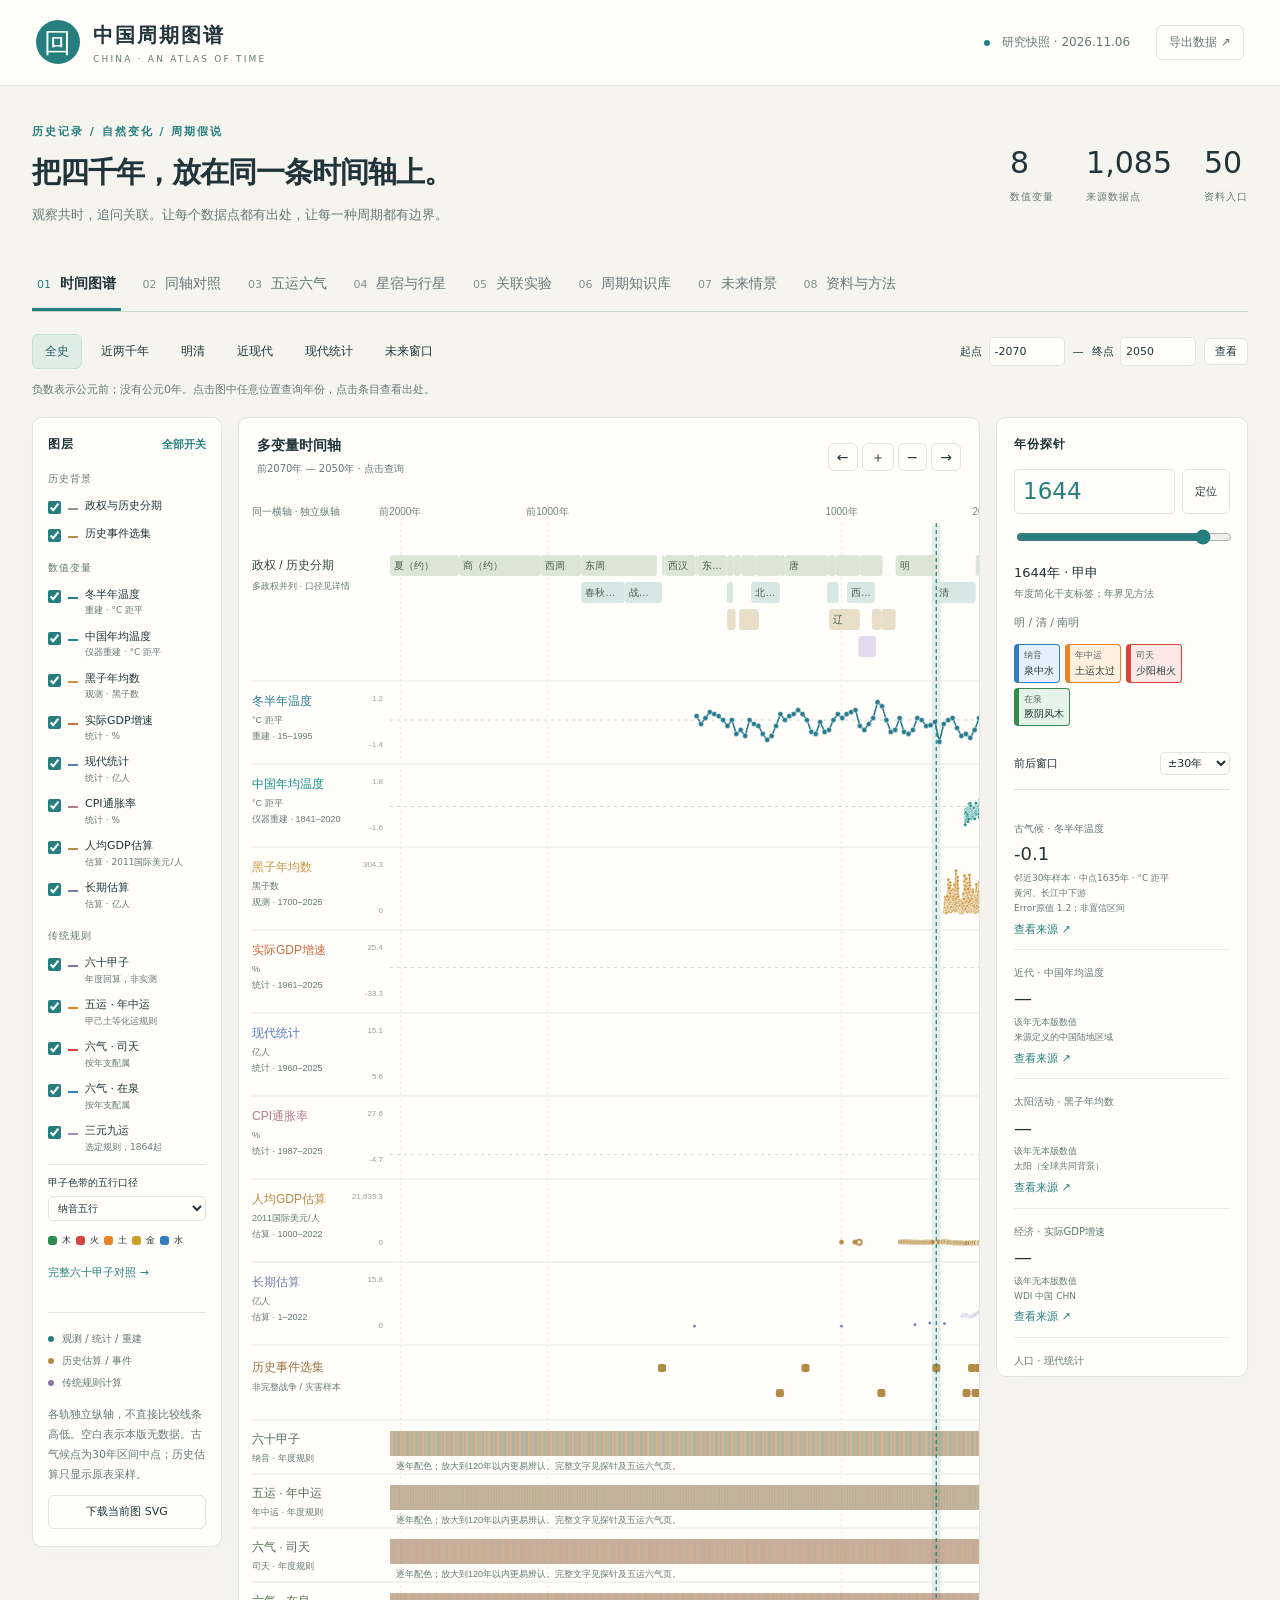
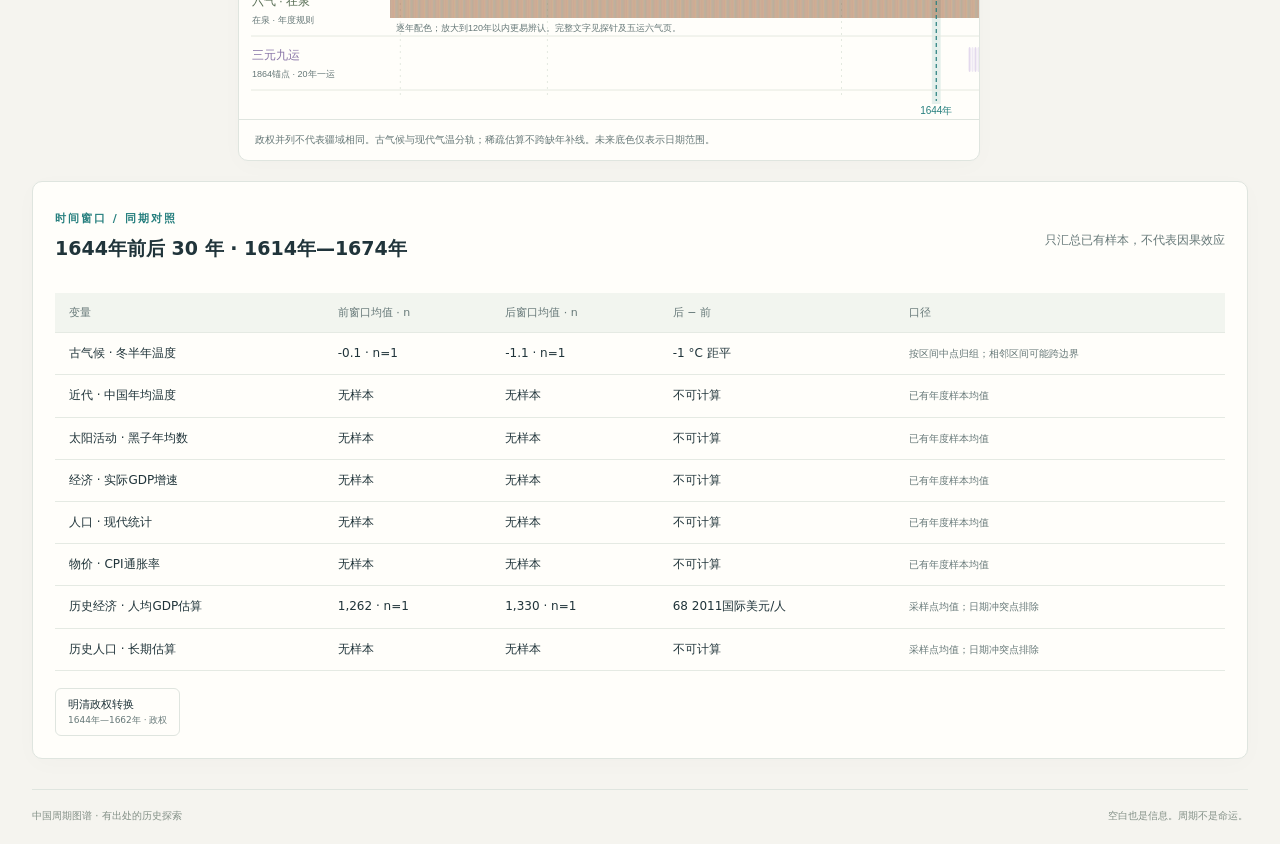
==== index.html @ 3af28cca "feat(atlas): add five-element overlays and planetary cycles Add a shared-axis comparison, annual Wuy" ====
<!doctype html>
<html lang="zh-CN">
<head><meta charset="utf-8"><meta name="viewport" content="width=device-width,initial-scale=1"><title>中国周期图谱 · 历史、自然与时间</title><style>:root{--bg:#f5f4ef;--paper:#fffefa;--ink:#20343a;--muted:#667878;--line:#dfe5df;--teal:#267f7e;--gold:#b68c46;--purple:#8874a7;--shadow:0 5px 25px #243e3a05}*{box-sizing:border-box}body{margin:0;background:var(--bg);color:var(--ink);font:14px/1.6 'Microsoft YaHei','PingFang SC',system-ui,sans-serif}button,input,select{font:inherit;color:inherit}button{cursor:pointer;border:1px solid var(--line);background:var(--paper);border-radius:6px;padding:7px 12px;transition:background .15s}button:hover{background:#edf4ee;border-color:#b3ccc3}button:focus-visible,a:focus-visible,input:focus-visible,select:focus-visible{outline:3px solid #86b9b5;outline-offset:2px}input,select{border:1px solid var(--line);background:#fffefa;border-radius:5px;padding:7px 9px;min-width:0}input[type=range]{accent-color:var(--teal);width:100%;padding:0}a{color:var(--teal);text-decoration:none}a:hover{text-decoration:underline}.topbar{height:86px;padding:0 36px;display:flex;align-items:center;justify-content:space-between;border-bottom:1px solid var(--line);background:var(--paper)}.brand{display:flex;align-items:center;gap:13px;font-size:20px;font-weight:700;letter-spacing:2px;color:var(--ink)}.brand:hover{text-decoration:none}.brandmark{background:var(--teal);color:#fff;font-size:27px;border-radius:50%;width:44px;height:44px;display:grid;place-items:center;font-weight:400}.brand small{display:block;font-size:9px;letter-spacing:2.2px;color:var(--muted);font-weight:400;margin-top:1px}.edition{display:flex;gap:12px;align-items:center;color:var(--muted);font-size:12px}.edition i{width:6px;height:6px;border-radius:50%;background:var(--teal)}.quiet{margin-left:14px}main{max-width:1780px;margin:auto;padding:0 32px}.hero{display:flex;justify-content:space-between;gap:30px;padding:37px 0 32px;align-items:center}.eyebrow{font-size:11px;letter-spacing:2px;color:var(--teal);margin:0 0 10px;font-weight:700}h1{font-family:'Microsoft YaHei',sans-serif;letter-spacing:-1px;font-weight:600;font-size:clamp(23px,2.3vw,35px);line-height:1.4;margin:0 0 13px}.hero-sub{color:var(--muted);margin:0;font-size:13px}.hero-facts{display:flex;gap:32px;flex-shrink:0;padding-left:20px}.hero-facts div{display:flex;flex-direction:column}.hero-facts strong{font-size:30px;font-weight:400;line-height:1.25;font-variant-numeric:tabular-nums}.hero-facts span{font-size:10px;color:var(--muted);letter-spacing:1px;margin-top:7px}.tabs{display:flex;border-bottom:1px solid #cad6cd;gap:25px;overflow-x:auto}.tabs button{border:0;border-radius:0;border-bottom:3px solid transparent;background:none;color:#80908a;padding:14px 5px;font-size:11px;white-space:nowrap}.tabs button span{font-size:14px;margin-left:9px;color:var(--muted)}.tabs button.active{border-bottom-color:var(--teal);color:var(--teal)}.tabs button.active span{color:var(--ink);font-weight:600}.tab-panel{display:none;padding-top:22px}.tab-panel.active{display:block}.rangebar{display:flex;justify-content:space-between;gap:14px;align-items:center;flex-wrap:wrap}.presets{display:flex;gap:6px;flex-wrap:wrap}.presets button{font-size:12px;background:transparent;border-color:transparent}.presets button.selected{background:#dfede6;border-color:#c8dfd4;color:#215f60}.range-inputs{display:flex;align-items:center;gap:8px;font-size:11px}.range-inputs input{width:76px;margin-left:3px;padding:5px}.range-inputs button{padding:4px 10px}.message{font-size:11px;color:var(--muted);margin:12px 0 18px;min-height:18px}.message.error{color:#a33e32}.atlas-layout{display:grid;grid-template-columns:190px minmax(400px,1fr) 252px;gap:16px;align-items:start}.card{background:var(--paper);border:1px solid var(--line);border-radius:10px;box-shadow:var(--shadow)}.layers{padding:17px 15px}.section-label{font-size:12px;font-weight:700;letter-spacing:1px;display:flex;justify-content:space-between;align-items:center;margin-bottom:15px}.text-btn{padding:0;background:none!important;border:0;color:var(--teal);font-size:11px;text-align:left}.layer-group{font-size:10px;letter-spacing:1px;color:var(--muted);margin:17px 0 7px}.layer-item{display:flex;gap:7px;align-items:flex-start;margin:10px 0;font-size:11px;cursor:pointer}.layer-item input{accent-color:var(--teal);margin:4px 0 0}.layer-item span small{display:block;color:var(--muted);font-size:9px}.layer-line{width:10px;height:2px;flex-shrink:0;margin-top:11px}.legend-block{border-top:1px solid var(--line);margin-top:20px;padding-top:15px;line-height:2.2;font-size:10px;color:var(--muted)}.dot{display:inline-block;width:6px;height:6px;margin-right:5px;border-radius:50%}.teal{background:var(--teal)}.gold{background:var(--gold)}.purple{background:var(--purple)}.micro{font-size:11px;line-height:1.8;color:var(--muted)}.wide{width:100%;font-size:11px}.chart-card{overflow:hidden}.chart-top{padding:17px 18px 12px;display:flex;justify-content:space-between;align-items:center;gap:10px}h2{font-size:19px;font-weight:600;margin:0 0 8px;line-height:1.5}.chart-top h2{font-size:14px;margin:0}.muted{font-size:12px;color:var(--muted)}.chart-top .muted{font-size:10px}.zoom-controls{display:flex;gap:4px}.zoom-controls button{padding:2px 8px}#chartHost{width:100%;overflow:auto;position:relative}#chartHost svg{display:block;min-width:620px;width:100%;height:auto}svg text{font-family:'Microsoft YaHei',sans-serif}.chart-caption{font-size:10px;color:var(--muted);padding:12px 16px;border-top:1px solid var(--line)}.inspector{padding:17px;max-height:960px;overflow:auto}.year-picker{display:flex;gap:7px;margin-bottom:12px}.year-picker input{width:100%;font-size:23px;color:var(--teal);padding:3px 8px;font-variant-numeric:tabular-nums}.year-picker button{white-space:nowrap;font-size:11px}.year-title{font-size:13px;margin:10px 0 3px}.year-sub{font-size:10px;color:var(--muted)}.window-label{font-size:11px;display:flex;justify-content:space-between;align-items:center;margin:16px 0;border-bottom:1px solid var(--line);padding-bottom:14px}.window-label select{padding:3px}.readout{padding:10px 0;border-bottom:1px solid #e9ede7}.readout label{font-size:10px;color:var(--muted)}.readout strong{display:block;font-size:18px;font-weight:500;margin:2px 0}.readout small{display:block;font-size:9px;color:var(--muted);line-height:1.65}.readout .text-btn{margin-top:5px}.window-section{margin-top:20px;padding:22px}.panel-heading{display:flex;justify-content:space-between;align-items:center;gap:20px;margin:6px 0 22px}.panel-heading p{margin-bottom:7px}.table-scroll{overflow:auto}table{border-collapse:collapse;width:100%;font-size:12px;white-space:nowrap}th,td{text-align:left;padding:11px 14px;border-bottom:1px solid #e5eae3}th{font-weight:500;background:#f2f5ef;color:var(--muted);font-size:11px}td small{font-size:10px;color:var(--muted)}.event-list{display:flex;flex-wrap:wrap;gap:8px;margin-top:17px}.event-chip{font-size:11px;text-align:left}.event-chip small{display:block;font-size:9px;color:var(--muted)}.search{width:300px;max-width:100%;font-size:12px}.knowledge-grid{display:grid;grid-template-columns:repeat(3,1fr);gap:16px}.knowledge-card{padding:23px;display:flex;flex-direction:column}.knowledge-card h3{font-size:18px;font-weight:500;margin:15px 0 4px}.knowledge-card .period{font-size:12px;color:var(--teal);margin-bottom:9px}.knowledge-card p{font-size:12px;color:var(--muted);flex:1}.pill{display:inline-block;width:fit-content;border:1px solid #dce3d9;border-radius:4px;padding:2px 7px;font-size:10px;background:#f3f5f0;color:var(--muted)}.teal-pill{color:#237875;background:#eaf5ef;border-color:#cde3d7}.gold-pill{color:#94712e;background:#faf2e5;border-color:#ecdbba}.purple-pill{color:#80619b;background:#f2edf7;border-color:#e0d3e9}.refs{display:flex;gap:10px;flex-wrap:wrap;margin-top:10px}.lab-controls{padding:20px;display:flex;gap:14px;flex-wrap:wrap;align-items:end}.lab-controls label{font-size:10px;color:var(--muted);display:flex;flex-direction:column;gap:5px}.lab-controls input{width:90px}.lab-controls select{max-width:215px}.primary{background:var(--teal);color:white;border-color:var(--teal)}.primary:hover{background:#216d6b}.lab-output{display:grid;grid-template-columns:260px 1fr;gap:20px;margin-top:20px}.lab-metric{padding:25px}.lab-metric strong{display:block;font-size:56px;font-weight:400;line-height:1.3;color:var(--teal);font-variant-numeric:tabular-nums}.lab-metric p{font-size:12px;color:var(--muted)}.scatter-card{padding:15px}.scatter-card svg{width:100%;height:300px}.notice{border-left:3px solid #b7c8b9;padding:16px 20px;background:#eaf0e7;color:#586e65;font-size:12px;margin:22px 0;line-height:1.9}.literature{padding:20px;margin-top:20px}.literature h3{margin-top:0}.literature p{color:var(--muted);font-size:12px}.future-grid{display:grid;grid-template-columns:repeat(2,1fr);gap:18px}.future-card{padding:27px}.future-card h3{font-size:20px;font-weight:500}.future-card p{font-size:13px;color:var(--muted)}.future-card label{display:block;margin:12px 0;font-size:12px}.future-card input[type=range]{width:65%;vertical-align:middle;margin:0 15px}.future-card select{margin-left:10px}.scenario-value{font-size:42px;color:var(--teal);font-variant-numeric:tabular-nums}.future-node{display:flex;padding:10px 0;border-bottom:1px solid var(--line);justify-content:space-between;font-size:12px}.future-node strong{font-size:17px;font-weight:500}.method-grid{display:grid;grid-template-columns:repeat(3,1fr);gap:17px}.method-grid article{padding:22px}.method-grid h3{font-size:16px}.method-grid p{font-size:12px;color:var(--muted)}.source-heading{font-weight:500;font-size:17px;margin:30px 0 15px}.source-list{display:grid;grid-template-columns:repeat(2,1fr);gap:12px}.source-item{padding:18px;display:flex;gap:15px}.source-number{font-size:11px;color:var(--teal);padding-top:5px}.source-item h4{font-weight:500;font-size:13px;margin:0 0 6px}.source-item p{font-size:11px;color:var(--muted);margin:6px 0}.source-item a{font-size:11px;word-break:break-all}footer{margin:30px 0 20px;padding-top:18px;border-top:1px solid var(--line);display:flex;justify-content:space-between;color:#839087;font-size:10px}dialog{border:1px solid #cfd9cd;border-radius:14px;max-width:650px;width:calc(100% - 40px);padding:30px;background:var(--paper);color:var(--ink);box-shadow:0 20px 100px #182f3940}dialog::backdrop{background:#152d3155;backdrop-filter:blur(3px)}#closeDialog{position:absolute;right:12px;top:12px;border:0;background:none;font-size:22px;padding:0 6px}#detailBody h2{padding-right:15px}#detailBody p{font-size:13px;color:var(--muted)}#detailBody a{word-break:break-all}#detailBody pre{white-space:pre-wrap;font-size:12px;background:#edf2e9;padding:12px}#tooltip{display:none;position:fixed;pointer-events:none;z-index:20;background:#203c3ef5;color:#fff;padding:8px 11px;border-radius:6px;max-width:280px;font-size:11px;box-shadow:0 5px 15px #0002}.empty{padding:35px;text-align:center;color:var(--muted);font-size:13px}
@media(min-width:1550px){.atlas-layout{grid-template-columns:210px minmax(500px,1fr) 275px}}
@media(max-width:1150px){main{padding:0 20px}.atlas-layout{grid-template-columns:170px minmax(360px,1fr)}.inspector{grid-column:1/-1;max-height:none}.inspector #yearReadout{display:grid;grid-template-columns:repeat(4,1fr);gap:12px}.year-picker{max-width:300px}.inspector #yearSlider{max-width:500px;display:block}.window-label{max-width:300px}.hero-facts{gap:18px}.hero-facts strong{font-size:25px}.knowledge-grid{grid-template-columns:repeat(2,1fr)}.method-grid{grid-template-columns:1fr}.topbar{padding:0 22px}}
@media(max-width:750px){main{padding:0 12px}.topbar{padding:0 15px;height:72px}.brand{font-size:17px}.brand small{font-size:7px}.edition{font-size:0;gap:0}.edition i{display:none}.quiet{font-size:11px;margin:0}.hero{display:block;padding:27px 4px}.hero-facts{padding:20px 0 0;gap:35px}.hero-facts strong{font-size:25px}h1{font-size:24px}.hero-sub{font-size:11px}.tabs{gap:15px}.tabs button span{font-size:12px;margin-left:4px}.atlas-layout{display:flex;flex-direction:column}.layers,.chart-card,.inspector{width:100%}.layers{padding:14px}#layerControls{display:flex;flex-wrap:wrap;gap:7px 13px}.layer-group{width:100%;margin:5px 0 0}.layer-item{margin:2px 0}.layer-item span small{display:none}.layers .micro,.legend-block{display:none}.layers .wide{margin-top:10px}.chart-top{padding:13px}.inspector #yearReadout{grid-template-columns:repeat(2,1fr)}.panel-heading{align-items:start;flex-direction:column;gap:8px}.knowledge-grid,.source-list,.future-grid{grid-template-columns:1fr}.lab-output{grid-template-columns:1fr}.lab-metric strong{font-size:42px}.lab-controls{gap:10px;padding:15px}.lab-controls select{max-width:190px}.window-section{padding:15px}.future-card{padding:20px}.search{width:100%}.hero-facts span{font-size:9px}footer{gap:15px;font-size:9px}.range-inputs{flex-wrap:wrap}}
@media print{.topbar,.tabs,.layers,.inspector,.rangebar,button,footer{display:none!important}.atlas-layout{display:block}main{padding:0}.tab-panel.active{display:block}.chart-card{border:0}.hero{padding:10px 0}body{background:white}.card{box-shadow:none}}

.tabs{gap:17px}.tabs button{flex-shrink:0}.tabs button span{margin-left:5px}.element-legend{display:flex;gap:8px;flex-wrap:wrap;margin:12px 0}.element-key{display:inline-flex;align-items:center;gap:5px;font-size:11px}.element-key i{width:14px;height:14px;border-radius:3px;display:inline-block}.element-badge{display:inline-block;border:1px solid var(--element);border-left:5px solid var(--element);padding:4px 8px;border-radius:4px;background:var(--element-light);color:#253d36;font-size:12px}.element-badge small{display:block;color:#52675f;font-size:10px}.overlay-tools,.overlay-details,.normalization-details,.wuxing-controls,.wuxing-year-card,.sixqi-card,.sixty-card,.planet-controls,.planet-timeline{padding:22px;margin-bottom:18px}.preset-row,.form-row{display:flex;align-items:end;flex-wrap:wrap;gap:10px}.preset-row{margin-bottom:14px}.preset-row button{font-size:11px}.preset-row .selected{background:#dfeee5}.form-row label{display:flex;flex-direction:column;gap:5px;font-size:11px}.form-row input{width:94px}.form-row select{max-width:245px}.overlay-layout{display:grid;grid-template-columns:220px minmax(0,1fr);gap:17px;margin-bottom:18px}.overlay-choices{padding:17px}.overlay-choices h3{font-weight:500;font-size:12px;margin:15px 0 8px}.overlay-choices .layer-item{font-size:11px}.svg-scroll{overflow-x:auto;width:100%;min-width:0}.svg-scroll svg{display:block;width:100%;height:auto;min-width:780px}.overlay-details h3{font-size:15px;font-weight:500;margin-top:0}#overlayProbe{display:grid;grid-template-columns:repeat(4,minmax(0,1fr));gap:10px}.probe-cell{background:#f2f5ef;border-radius:6px;padding:10px;font-size:11px;border-top:3px solid var(--series-color,#c3cfc3)}.probe-cell strong{display:block;font-size:17px;font-weight:500;margin:5px 0}.probe-cell small{font-size:10px;color:var(--muted)}.normalization-details summary{cursor:pointer;font-size:12px}.wuxing-controls{display:flex;align-items:center;gap:15px;flex-wrap:wrap}.wuxing-controls input{width:100px;margin-left:9px}.wuxing-year-card h3{margin-top:0;font-size:23px;font-weight:500}.wuxing-items{display:grid;grid-template-columns:repeat(6,1fr);gap:10px}.wuxing-item{padding:12px;border-top:5px solid var(--element);background:var(--element-light);border-radius:5px;color:#243c31}.wuxing-item small{display:block;font-size:10px;color:#52675f}.wuxing-item strong{display:block;font-weight:500;font-size:19px;margin:8px 0}.wuxing-item span{font-size:11px}#sixqiSequence{display:grid;grid-template-columns:repeat(6,1fr);gap:8px}.qi-step{border-radius:6px;padding:14px 12px;background:var(--element-light);border-top:5px solid var(--element);font-size:13px}.qi-step small{display:block;font-size:10px;color:#5c6c60;margin-top:9px}.qi-step.fire-pattern{border-top:0;padding-top:19px;background-image:repeating-linear-gradient(135deg,transparent 0 8px,#d7443e18 8px 12px);box-shadow:inset 0 5px #d7443e}#sixtyGrid{display:grid;grid-template-columns:repeat(10,1fr);gap:8px}.sixty-cell{text-align:left;padding:9px 10px;border-radius:5px;border:1px solid #d6dfd4;border-left:4px solid var(--element);background:var(--element-light);min-width:0;position:relative}.sixty-cell:hover{border-color:var(--element);background:var(--element-light);filter:brightness(.96)}.sixty-cell strong{display:block;font-size:19px;font-weight:500}.sixty-cell span{font-size:10px;display:block;color:#304739}.sixty-cell small{font-size:9px;color:#586b5d}.sixty-cell.selected{outline:2px solid var(--element);outline-offset:1px}.astronomy-grid{display:grid;grid-template-columns:1.05fr 1fr;gap:20px;margin-bottom:20px}.mansions-card,.lunar-card{padding:24px}.mansions-card h3,.lunar-card h3{font-size:18px;font-weight:500;margin-top:0}#mansionRing svg{display:block;width:100%;max-height:500px}#mansionRing [data-mansion]{cursor:pointer}#mansionRing [data-mansion]:hover{filter:brightness(.88)}.lunar-card p{font-size:12px;color:var(--muted);line-height:1.9}.lunar-period{border-left:4px solid #8f98ae;background:#f1f3f6;padding:14px;margin:12px 0}.lunar-period strong{font-size:27px;font-weight:400;color:#435775}.lunar-period span{font-size:11px;margin-left:10px;color:var(--muted)}.mansion-group{border-top:1px solid #e0e7db;padding:13px 0;font-size:12px}.mansion-group strong{font-weight:500;display:block;margin-bottom:5px}.planet-choices{display:flex;flex-wrap:wrap;gap:8px 16px;margin:15px 0}.planet-choices label{display:flex;align-items:center;gap:5px;font-size:12px}.planet-visuals{display:grid;grid-template-columns:1fr 1fr;gap:24px}.planet-visuals h3{font-size:13px;font-weight:500}.planet-visuals svg{display:block;width:100%;max-height:430px}.planet-timeline .form-row{margin-bottom:20px}.atlas-element-tools{padding:10px 0;border-top:1px solid var(--line);margin-top:10px}.atlas-element-tools label{font-size:10px;display:block}.atlas-element-tools select{width:100%;font-size:10px;margin-top:5px;padding:5px}.atlas-element-tools .element-legend{gap:5px}.atlas-element-tools .element-key{font-size:9px}.atlas-element-tools .element-key i{width:9px;height:9px}.year-five{display:flex;gap:5px;flex-wrap:wrap;padding-bottom:10px}.year-five .element-badge{font-size:10px;padding:3px 5px}.year-five .element-badge small{font-size:9px}.overlay-event{cursor:pointer}.overlay-point{cursor:pointer}.planet-stroke{stroke-dasharray:6 4;opacity:.8}.svg-scroll text,.planet-visuals text,#mansionRing text{font-family:'Microsoft YaHei',sans-serif}.sixty-hint{font-size:11px;color:var(--muted)}
@media(max-width:1150px){#sixtyGrid{grid-template-columns:repeat(6,1fr)}.wuxing-items{grid-template-columns:repeat(3,1fr)}#overlayProbe{grid-template-columns:repeat(3,1fr)}.overlay-layout{grid-template-columns:185px minmax(0,1fr)}.tabs{gap:14px}}
@media(max-width:750px){.overlay-layout,.astronomy-grid,.planet-visuals{grid-template-columns:1fr}.overlay-choices>div:not(.element-legend){display:flex;flex-wrap:wrap;gap:6px 14px}.overlay-choices .layer-item{margin:2px 0}.overlay-choices h3{margin-top:10px}#sixtyGrid{grid-template-columns:repeat(4,1fr);gap:6px}.sixty-cell{padding:8px 7px}.sixty-cell strong{font-size:17px}.wuxing-items,#sixqiSequence{grid-template-columns:repeat(2,1fr)}.overlay-tools,.overlay-details,.normalization-details,.wuxing-controls,.wuxing-year-card,.sixqi-card,.sixty-card,.planet-controls,.planet-timeline{padding:16px}.mansions-card,.lunar-card{padding:18px}#overlayProbe{grid-template-columns:repeat(2,1fr)}.tabs button span{font-size:12px}.tabs{gap:12px}.form-row button{font-size:11px}}
</style></head>
<body>
<header class="topbar"><a class="brand" href="#"><span class="brandmark">回</span><span>中国周期图谱<small>CHINA · AN ATLAS OF TIME</small></span></a><div class="edition"><i></i> 研究快照 · 2026.11.06 <button id="exportAll" class="quiet">导出数据 ↗</button></div></header>
<main>
<section class="hero"><div><p class="eyebrow">历史记录 / 自然变化 / 周期假说</p><h1>把四千年，放在同一条时间轴上。</h1><p class="hero-sub">观察共时，追问关联。让每个数据点都有出处，让每一种周期都有边界。</p></div><div class="hero-facts"><div><strong id="countSeries">—</strong><span>数值变量</span></div><div><strong id="countPoints">—</strong><span>来源数据点</span></div><div><strong id="countSources">—</strong><span>资料入口</span></div></div></section>
<nav class="tabs" aria-label="主导航"><button data-tab="atlas" class="active">01 <span>时间图谱</span></button><button data-tab="overlay">02 <span>同轴对照</span></button><button data-tab="wuxing">03 <span>五运六气</span></button><button data-tab="astronomy">04 <span>星宿与行星</span></button><button data-tab="lab">05 <span>关联实验</span></button><button data-tab="knowledge">06 <span>周期知识库</span></button><button data-tab="future">07 <span>未来情景</span></button><button data-tab="sources">08 <span>资料与方法</span></button></nav>
<section id="tab-atlas" class="tab-panel active">
<div class="rangebar"><div class="presets"><button data-range="-2070,2050" class="selected">全史</button><button data-range="1,2026">近两千年</button><button data-range="1368,1912">明清</button><button data-range="1840,2026">近现代</button><button data-range="1960,2026">现代统计</button><button data-range="2020,2050">未来窗口</button></div><div class="range-inputs"><label>起点 <input id="rangeStart" type="number" value="-2070" aria-label="起始历史年份"></label><span>—</span><label>终点 <input id="rangeEnd" type="number" value="2050" aria-label="结束历史年份"></label><button id="applyRange">查看</button></div></div>
<p id="rangeMessage" class="message" role="status">负数表示公元前；没有公元0年。点击图中任意位置查询年份，点击条目查看出处。</p>
<div class="atlas-layout">
<aside class="layers card"><div class="section-label">图层 <button id="toggleLayers" class="text-btn">全部开关</button></div><div id="layerControls"></div><div class="atlas-element-tools"><label>甲子色带的五行口径<select id="atlasElementMode"><option value="nayin">纳音五行</option><option value="stem">天干本气</option><option value="branch">地支本气</option><option value="yun">年中运</option></select></label><div class="element-legend"></div><button class="text-btn" data-open-tab="wuxing">完整六十甲子对照 →</button></div><div class="legend-block"><span class="dot teal"></span> 观测 / 统计 / 重建<br><span class="dot gold"></span> 历史估算 / 事件<br><span class="dot purple"></span> 传统规则计算</div><p class="micro">各轨独立纵轴，不直接比较线条高低。空白表示本版无数据。古气候点为30年区间中点；历史估算只显示原表采样。</p><button id="exportSvg" class="wide">下载当前图 SVG</button></aside>
<section class="chart-card card"><div class="chart-top"><div><h2>多变量时间轴</h2><span id="chartRange" class="muted"></span></div><div class="zoom-controls"><button id="panLeft" title="向前移动">←</button><button id="zoomIn" title="放大">＋</button><button id="zoomOut" title="缩小">−</button><button id="panRight" title="向后移动">→</button></div></div><div id="chartHost"></div><div class="chart-caption">政权并列不代表疆域相同。古气候与现代气温分轨；稀疏估算不跨缺年补线。未来底色仅表示日期范围。</div></section>
<aside class="inspector card"><div class="section-label">年份探针</div><div class="year-picker"><input type="number" id="yearInput" value="1644" aria-label="查询历史年份"><button id="goYear">定位</button></div><input id="yearSlider" type="range" min="-2069" max="2050" value="1644" aria-label="查询年份滑块"><div id="yearInfo"></div><label class="window-label">前后窗口 <select id="windowSize"><option value="5">±5年</option><option value="15">±15年</option><option value="30" selected>±30年</option><option value="60">±60年</option><option value="100">±100年</option></select></label><div id="yearReadout"></div></aside>
</div>
<section class="window-section card"><div class="panel-heading"><div><p class="eyebrow">时间窗口 / 同期对照</p><h2 id="windowTitle">前后变化</h2></div><span class="muted">只汇总已有样本，不代表因果效应</span></div><div class="table-scroll"><table><thead><tr><th>变量</th><th>前窗口均值 · n</th><th>后窗口均值 · n</th><th>后 − 前</th><th>口径</th></tr></thead><tbody id="windowTable"></tbody></table></div><div id="nearEvents" class="event-list"></div></section>
</section>
<section id="tab-overlay" class="tab-panel">
 <div class="panel-heading"><div><p class="eyebrow">同一时间轴 / 多条曲线叠加</p><h2>把变量放进同一张图。</h2><p class="muted">左轴比较各变量的相对变化，右轴读取行星角度；五行作为分类色带对齐，不赋予虚构数值。</p></div><button id="exportOverlay">下载叠加图 SVG</button></div>
 <div class="card overlay-tools"><div class="preset-row"><button data-overlay-range="-2070,2050">全史</button><button data-overlay-range="1,2026">两千年</button><button data-overlay-range="1840,2026">近现代</button><button data-overlay-range="1960,2026" class="selected">现代统计</button><button data-overlay-range="2024,2027">近三年天文</button></div><div class="form-row"><label>起年<input id="overlayStart" type="number" value="1960"></label><label>止年<input id="overlayEnd" type="number" value="2026"></label><label>左轴显示<select id="overlayScale"><option value="z">标准分数 z</option><option value="range">各系列范围 0–100</option></select></label><button id="drawOverlay" class="primary">更新对照</button><button id="syncOverlay">沿用时间图谱窗口</button></div><p id="overlayMessage" class="micro" role="status">标准化基准固定为各系列全部已接入的有效采样点；缩放不会重算基准。缺年断线，日期冲突点排除。</p></div>
 <div class="overlay-layout"><aside class="card overlay-choices"><h3>叠加变量</h3><button id="overlayAll" class="text-btn">全选数值变量</button><div id="overlaySeriesControls"></div><h3>行星 · 右轴 0–360°</h3><div id="overlayPlanetControls"></div><h3>同年分类色带</h3><div id="overlayBandControls"></div><label class="layer-item"><input id="overlayDynasties" type="checkbox"> 政权并立背景</label><label class="layer-item"><input id="overlaySanyuan" type="checkbox"> 三元九运规则带</label><label class="layer-item"><input id="overlayEvents" type="checkbox" checked> 历史事件竖线</label><div class="element-legend"></div></aside><div class="card chart-card"><div id="overlayHost" class="svg-scroll"></div><p id="overlayResolution" class="chart-caption"></p></div></div>
 <div class="card overlay-details"><h3>探针 · <span id="overlayProbeYear">点击曲线或图中年份</span></h3><div id="overlayProbe"></div></div>
 <details class="card normalization-details"><summary>标准化基准与读图说明</summary><p class="micro">z=(原值−全序列样本均值)/全序列总体标准差；0–100=(原值−最小值)/(最大值−最小值)×100。历史稀疏采样按点计算，非时间加权。曲线重合不表示单位相同、影响同等或存在因果。行星线读取右轴，位置重合没有统计意义。</p><div class="table-scroll"><table><thead><tr><th>系列</th><th>样本数</th><th>均值</th><th>标准差</th><th>最小 / 最大</th></tr></thead><tbody id="normalizationTable"></tbody></table></div></details>
</section>
<section id="tab-wuxing" class="tab-panel">
 <div class="panel-heading"><div><p class="eyebrow">五色 / 干支 / 运气</p><h2>同一个甲子，可以有不同的五行对应。</h2><p class="muted">例如甲子：天干甲属木，地支子属水，纳音属金，年中运属土。选择口径后再比较。</p></div><div class="element-legend"></div></div>
 <div class="card wuxing-controls"><label>查询年份 <input id="wuxingYear" type="number" value="2026"></label><button id="wuxingGo" class="primary">查看</button><span id="wuxingError" class="micro" role="status"></span></div>
 <div id="wuxingYearCard" class="wuxing-year-card card"></div>
 <div class="card sixqi-card"><div class="panel-heading"><div><p class="eyebrow">每年重复的主气次序</p><h3>六气：两个“火”，名称分别保留。</h3></div><button class="text-btn" data-source="wuyun-classic">查看运气原典 ↗</button></div><div id="sixqiSequence"></div><p class="micro">这是主气的节气区间顺序：大寒→春分→小满→大暑→秋分→小雪→下一大寒。各段不是等长公历月份；此处不计算交节时刻、客气加临、平气等调整或临床判断。相火使用红色斜纹，君火使用纯红，以免混淆。</p></div>
 <div class="card sixty-card"><div class="panel-heading"><div><p class="eyebrow">六十甲子完整对照</p><h3>切换五行口径</h3></div><select id="sixtyMode"><option value="nayin">纳音五行（默认）</option><option value="stem">天干本气五行</option><option value="branch">地支本气五行</option><option value="yun">五运 · 年中运</option><option value="sitian">六气 · 司天</option><option value="zaiquan">六气 · 在泉</option></select></div><div id="sixtyGrid"></div><p class="micro">干支年标签以1984甲子统一回算。农历正月初一、立春与运气交节年界有别；本页只作年度传统规则对照，公元前回算不等于当时已使用相同纪年体系。纳音转录可见“覆灯/佛灯”“沙/砂”等异写，保留来源对应的元素。</p><div class="refs"><button class="text-btn" data-source="nayin-table">纳音表来源 ↗</button><button class="text-btn" data-source="ganzhi-elements">干支五行来源 ↗</button><button class="text-btn" data-source="wuyun-classic">五运六气来源 ↗</button></div></div>
</section>
<section id="tab-astronomy" class="tab-panel">
 <div class="panel-heading"><div><p class="eyebrow">星空分区 / 轨道运动</p><h2>二十八宿与太阳系行星。</h2><p class="muted">星宿是传统星空分区，行星周期是轨道量；分清两者，再沿时间查看。</p></div><button class="text-btn" data-source="jpl-elements">JPL 参数与精度 ↗</button></div>
 <div class="astronomy-grid"><article class="card mansions-card"><h3>二十八宿 · 四象次序图</h3><div id="mansionRing"></div><p class="micro">环图等宽仅为排版，真实宿距不等宽。宿名中的“木金土日月火水”为传统七曜配属；它与四象方位的五行不是同一口径。点击一宿查看名称和来源。</p><button class="text-btn" data-source="mansions">二十八宿与四象来源 ↗</button></article><article class="card lunar-card"><p class="eyebrow">27.32天 ≠ 28日</p><h3>月亮绕地一周，不是每天恰好一宿。</h3><div id="moonPeriods"></div><p>恒星月约27.3217日，朔望月约29.53日；一个对应相对恒星绕行，一个对应月相重复。</p><p>二十八宿的距星与宿距随采用的时代、星表口径而异。本版提供28宿完整次序与七曜配属；未取得并校准距星星表，因此不标注某日期的“月亮入宿”，也不把28日值宿表当作实际月球位置。</p><div id="mansionGroups"></div></article></div>
 <div class="card planet-controls"><div class="panel-heading"><div><p class="eyebrow">八大行星 / JPL近似轨道</p><h3>公转周期、会合周期与位置</h3></div><button id="exportPlanetChart">下载行星图 SVG</button></div><div class="form-row"><label>查询年<input id="planetYear" type="number" value="2026"></label><label>月<input id="planetMonth" type="number" min="1" max="12" value="11"></label><label>日<input id="planetDay" type="number" min="1" max="31" value="6"></label><button id="planetGo" class="primary">更新位置</button><button id="planetPrev">← 前30日</button><button id="planetNext">后30日 →</button></div><p id="planetStatus" class="micro" role="status"></p><div id="planetChoices" class="planet-choices"></div><div class="planet-visuals"><div><h3>日心俯视 · 距离经对数压缩</h3><div id="orbitDiagram"></div><p class="micro">展示J2000黄道平面的投影，轨道圈只是距离参照，非等比例椭圆；不显示地心逆行。</p></div><div><h3>恒星公转周期 · 对数横轴（日）</h3><div id="periodBars"></div></div></div><div class="table-scroll"><table><thead><tr><th>行星</th><th>恒星公转（日 / 年）</th><th>对地球平均会合（日）</th><th>所选日期日心黄经</th><th>日距（AU）</th></tr></thead><tbody id="planetTable"></tbody></table></div><p class="micro">平均会合周期 S=1/|1/P−1/P地球|，不是相邻两次会合的精确间隔。地球位置以地月质心近似。位置采用JPL Table 2a+2b的拟合参数、Kepler方程和外行星校正项；适用约前3000—3000年。本图限夏朝至2050，采用延伸格里历日期的12时作为近似动力学时标签，未作ΔT/光行时/视差校正，不用于精密观测或确定古代天象时刻。</p></div>
 <div class="card planet-timeline"><div class="form-row"><label>曲线起年<input id="planetStart" type="number" value="2024"></label><label>曲线止年<input id="planetEnd" type="number" value="2027"></label><button id="drawPlanets">绘制同轴轨迹</button><button id="planetsToOverlay">在历史同轴页中查看 →</button></div><div id="planetChart" class="svg-scroll"></div><p id="planetResolution" class="micro"></p><p class="micro">纵轴为日心黄经0—360°。跨360°的回绕断开显示，不是突然倒退。快速行星在过长窗口会隐藏并给出提示，缩小窗口可查看，避免采样混叠产生虚假的慢周期。</p></div>
</section>

<section id="tab-lab" class="tab-panel"><div class="panel-heading"><div><p class="eyebrow">探索性统计 / 不等同因果影响</p><h2>两个变量，是否在不同年份一起变化？</h2><p class="muted">只比较有实际年度记录的系列。正滞后 k 表示比较 X(t) 与 Y(t+k)。</p></div></div><div class="card lab-controls"><label>变量 X<select id="labX"></select></label><label>变量 Y<select id="labY"></select></label><label>起年<input id="labStart" type="number" value="1961"></label><label>止年<input id="labEnd" type="number" value="2020"></label><label>Y 滞后于 X（年）<input id="labLag" type="number" min="-30" max="30" value="0"></label><label>比较方式<select id="labTransform"><option value="diff">一阶差分（相邻年变化）</option><option value="level">原始值（含趋势）</option></select></label><button id="runLab" class="primary">计算关联</button></div><div id="labResult"></div><div class="notice">这是一项探索，不是“影响大小”的估计。共同趋势、自相关、结构变化、样本选择和反复尝试滞后都可能产生看似显著的相关。差分只能缓解部分趋势问题；本图不输出未经这些检验的显著性或因果结论。</div><div class="card literature"><h3>古代气候与战争：先阅读研究</h3><p>本版没有取得完整战争频率序列，因此不把精选战争事件转成统计曲线。有关研究与后续局限已收录在知识库。</p><button class="wide" data-open-tab="knowledge">查看研究与周期知识库 →</button></div></section>
<section id="tab-knowledge" class="tab-panel"><div class="panel-heading"><div><p class="eyebrow">周期不只有一种含义</p><h2>观测、假说与传统规则，各归其位。</h2></div><input id="knowledgeSearch" class="search" type="search" placeholder="搜索：太乙、干支、战争、粮价…" aria-label="搜索知识库"></div><div id="knowledgeGrid" class="knowledge-grid"></div></section>
<section id="tab-future" class="tab-panel"><div class="panel-heading"><div><p class="eyebrow">2027—2050 / 分层推演</p><h2>可以计算的节点，与仍需验证的未来。</h2><p class="muted">不将规则的可计算性等同于现实事件的可预测性。</p></div></div><div class="future-grid"><article class="card future-card"><span class="pill teal-pill">科学评估</span><h3>气候：方向有依据，逐年值未接入</h3><p>IPCC亚洲评估认为热极端将继续增加、冷极端减少；东亚强降水的频率与强度增加（高信度）。近期东亚夏季风降水受内部变率主导，长期增加（中信度）。</p><p class="micro">区域、季节和排放情景很重要。这不是中国各省2027–2050逐年天气预报。本版没有填造数值预测曲线。</p><button class="text-btn" data-source="ipcc">查看 IPCC 原文 ↗</button></article><article class="card future-card"><span class="pill gold-pill">假设情景 · 非预测</span><h3>经济：如果平均增速是…</h3><p>以2025年规模指数=100，仅演示恒定增长假设的复利结果。不使用干支或王朝长度估计增速。</p><label>假设年增速 <input id="scenarioGrowth" type="range" min="-5" max="10" step="0.5" value="3"><strong id="scenarioGrowthLabel">3%</strong></label><label>情景年份 <select id="scenarioYear"><option>2030</option><option selected>2035</option><option>2040</option><option>2050</option></select></label><div id="scenarioResult"></div><p class="micro">公式：100×(1+g)^(年份−2025)。没有给这些假设分配概率，也不据此判断衰退时间。</p></article><article class="card future-card"><span class="pill purple-pill">传统规则</span><h3>干支与三元九运的可计算节点</h3><div id="futureNodes"></div><p class="micro">年度简化；日级换岁另查历表。太乙和皇极经世尚未确定统一版本与纪元，不填造相位。</p><button class="text-btn" data-source="sanyuan">查看所选规则来源 ↗</button></article><article class="card future-card"><span class="pill">社会与政治</span><h3>不确定性不能画成倒计时</h3><p>本次资料没有提供经过外部样本验证、能预测未来中国战争或政治更替年份的模型。因此这里不输出“危机年份”或“朝代寿命”。</p><p>可用图谱检查历史事件前后的变量，并阅读机制研究；推演还需制度、政策、技术、国际关系等独立变量。</p><button class="text-btn" data-source="review2025">查看研究覆盖与局限 ↗</button></article></div></section>
<section id="tab-sources" class="tab-panel"><div class="panel-heading"><div><p class="eyebrow">可追溯 / 可复核 / 可继续补充</p><h2>资料与方法</h2></div><input id="sourceSearch" class="search" type="search" placeholder="搜索来源、机构或证据类型" aria-label="搜索来源"></div><div class="method-grid"><article class="card"><h3>这张图做到了什么</h3><p id="coverageSummary"></p><p>这是截至2026年11月6日的研究快照，不是全网所有资料。部分资料只核实到摘要；每条来源会显示实际读取层级。未接入的变量明确标为数据缺口。</p></article><article class="card"><h3>如何读“影响”</h3><p>时间对齐只回答“何时发生”，窗口差值只回答“已有样本如何变化”，相关系数只描述所选样本的线性共变。三者均不自动证明因果。</p><p>历史估算不补点，现代系列缺年断线；各轨单位独立。古气候为30年平均的中点，原误差字段与元数据冲突均保留。</p></article><article class="card"><h3>纪年、年界与开放结尾</h3><p>界面使用历史纪年，无公元0年；内部用连续天文年换算。朝代边界有不同口径，具体见条目。中华人民共和国轨道只画到资料日，不暗示结束时间。</p><p>甲子轨为1984锚点回算；三元九运从1864起。两者都不是实测气候或政治效果。</p></article></div><h3 class="source-heading">数据覆盖清单</h3><div class="table-scroll card"><table><thead><tr><th>变量</th><th>实际样本范围</th><th>点数</th><th>地域 / 分辨率</th><th>证据</th></tr></thead><tbody id="coverageTable"></tbody></table></div><h3 class="source-heading">来源目录 <span id="sourceCount" class="muted"></span></h3><div id="sourceList" class="source-list"></div><div class="notice">数据署名：SILSO — WDC-SILSO, Royal Observatory of Belgium, Brussels，DOI 10.24414/qnza-ac80，CC BY-NC。Maddison中国序列的原始研究包括 Broadberry, Guan & Li (2018)、Xu 等（2016/2017）、Wu (2014)，具体引文保存在随附 evidence/maddison_china.json。其他资料请遵守其来源条件。</div></section>
<footer><span>中国周期图谱 · 有出处的历史探索</span><span>空白也是信息。周期不是命运。</span></footer>
</main>
<dialog id="detailDialog"><button id="closeDialog" aria-label="关闭详情">×</button><div id="detailBody"></div></dialog><div id="tooltip" role="tooltip"></div>
<script id="dataset" type="application/json">{
  "meta": {
    "title": "中国周期图谱",
    "date": "2026-11-06",
    "version": "2.0",
    "scope": "约前2070年至2026；规则与情景延伸至2050",
    "coverage": "有出处的研究图谱，非全网穷尽；资料完整度随变量变化。",
    "features": [
      "同轴标准化叠加",
      "干支五行与五运六气",
      "二十八宿次序图",
      "八行星JPL近似轨道"
    ]
  },
  "sources": [
    {
      "id": "ge2003",
      "title": "Ge 等（2003）冬半年温度重建 · NOAA 数据档案",
      "url": "https://www.ncei.noaa.gov/access/paleo-search/study/6314",
      "kind": "重建数据",
      "note": "论文 DOI 10.1191/0959683603hl680rr；数据 DOI 10.25921/v8gq-dt02。黄河、长江中下游31–38°N、110–120°E。",
      "access": "正文或原始数据已读取",
      "accessed": "2026-11-06"
    },
    {
      "id": "gefile",
      "title": "Ge2003 · 30年分辨率原始文本",
      "url": "https://www.ncei.noaa.gov/pub/data/paleo/historical/china/china_winter_temp-30yr-noaa.txt",
      "kind": "原始数据",
      "note": "Error为最大估计误差范围，并非95%置信区间。NOAA变量行季节写Apr–Oct，与标题及论文摘要Oct–Apr冲突；本图按标题称冬半年，保留该冲突。",
      "access": "正文或原始数据已读取",
      "accessed": "2026-11-06"
    },
    {
      "id": "berkeley",
      "title": "Berkeley Earth · China 区域温度数据",
      "url": "https://data.berkeleyearth.org/auto/Regional/TAVG/Text/china-TAVG-Trend.txt",
      "kind": "仪器资料重建",
      "note": "本次可下载版本生成于2021-01-06，月值止2020年。年均取六月行的Annual列（该列对应当年1–12月）；基期1951–1980；误差为95%置信区间半宽。并非2026最新版。",
      "access": "正文或原始数据已读取",
      "accessed": "2026-11-06"
    },
    {
      "id": "silso",
      "title": "SILSO · 年平均太阳黑子数 v2.0",
      "url": "https://www.sidc.be/SILSO/datafiles",
      "kind": "观测数据",
      "note": "WDC-SILSO, Royal Observatory of Belgium, Brussels；DOI 10.24414/qnza-ac80；CC BY-NC。数值来自SN_y_tot_V2.0.txt，原时间1700.5表示1700年年平均。",
      "access": "正文或原始数据已读取",
      "accessed": "2026-11-06"
    },
    {
      "id": "gdp",
      "title": "世界银行 WDI · 中国实际GDP增速",
      "url": "https://api.worldbank.org/v2/country/CHN/indicator/NY.GDP.MKTP.KD.ZG?format=json&per_page=1000",
      "kind": "统计数据",
      "note": "以API本次返回为准；来源会修订。人口及经济地域口径遵循WDI CHN。",
      "access": "正文或原始数据已读取",
      "accessed": "2026-11-06"
    },
    {
      "id": "population",
      "title": "世界银行 WDI · 中国人口总量",
      "url": "https://api.worldbank.org/v2/country/CHN/indicator/SP.POP.TOTL?format=json&per_page=1000",
      "kind": "统计数据",
      "note": "以API本次返回为准；来源会修订。人口及经济地域口径遵循WDI CHN。",
      "access": "正文或原始数据已读取",
      "accessed": "2026-11-06"
    },
    {
      "id": "cpi",
      "title": "世界银行 WDI · 中国CPI通胀率",
      "url": "https://api.worldbank.org/v2/country/CHN/indicator/FP.CPI.TOTL.ZG?format=json&per_page=1000",
      "kind": "统计数据",
      "note": "以API本次返回为准；来源会修订。人口及经济地域口径遵循WDI CHN。",
      "access": "正文或原始数据已读取",
      "accessed": "2026-11-06"
    },
    {
      "id": "mpd",
      "title": "Maddison Project Database 2023",
      "url": "https://www.rug.nl/ggdc/historicaldevelopment/maddison/releases/maddison-project-database-2023",
      "kind": "历史经济估算",
      "note": "数据 DOI 10.34894/INZBF2；论文 DOI 10.1111/joes.12618。人均GDP为2011国际美元，人口原单位千人。历史值为估算，源表部分逐年值也可能是估算/插值，不能当作独立逐年实测。",
      "access": "正文或原始数据已读取",
      "accessed": "2026-11-06"
    },
    {
      "id": "columbia",
      "title": "哥伦比亚大学 · 中国历史分期年表",
      "url": "https://afe.easia.columbia.edu/timelines/china_timeline.htm",
      "kind": "学术教学年表",
      "note": "部分口径与中文通行年表不同：夏约前2100、元1279起。图中另选约前2070及元国号1271，差异见条目。",
      "access": "正文或原始数据已读取",
      "accessed": "2026-11-06"
    },
    {
      "id": "dynasties",
      "title": "中国历代王朝 · 并立政权年表",
      "url": "https://en.wikipedia.org/wiki/Dynasties_in_Chinese_history",
      "kind": "二手历史汇编",
      "note": "用于补充并立政权，未穷尽所有地方政权。建国、称帝、国号、入主中原不可混为同一日期。",
      "access": "正文或原始数据已读取",
      "accessed": "2026-11-06"
    },
    {
      "id": "xia",
      "title": "夏商周断代工程 · 年代框架与争议",
      "url": "https://zh.wikipedia.org/zh-hans/夏商周断代工程",
      "kind": "二手研究汇编",
      "note": "采用夏始约前2070、商始约前1600、周始前1046框架。非已直接核验最终报告，夏代具体年代和考古对应有争议。",
      "access": "正文或原始数据已读取",
      "accessed": "2026-11-06"
    },
    {
      "id": "hko",
      "title": "香港天文台 · 1984年公农历对照表",
      "url": "https://www.hko.gov.hk/tc/gts/time/calendar/text/files/T1984c.txt",
      "kind": "官方历表",
      "note": "1984甲子。年度简化标签不解决农历正月初一与立春换岁的区别。",
      "access": "正文或原始数据已读取",
      "accessed": "2026-11-06"
    },
    {
      "id": "hko_tables",
      "title": "香港天文台 · 1901–2100公历与农历对照",
      "url": "https://www.hko.gov.hk/tc/gts/time/conversion.htm",
      "kind": "官方历表",
      "note": "古代回算不等于古代历法实际记录；日级使用须另查对应历表。",
      "access": "正文或原始数据已读取",
      "accessed": "2026-11-06"
    },
    {
      "id": "nasa_dates",
      "title": "NASA · Year Dating Conventions",
      "url": "https://eclipse.gsfc.nasa.gov/SEhelp/dates.html",
      "kind": "纪年方法",
      "note": "历史纪年无0年，内部天文0年=前1年；前b年转换为1−b。",
      "access": "正文或原始数据已读取",
      "accessed": "2026-11-06"
    },
    {
      "id": "qiyao",
      "title": "教育部重编国语辞典 · 七曜",
      "url": "https://dict.revised.moe.edu.tw/dictView.jsp?ID=98213&la=0&powerMode=0",
      "kind": "辞书",
      "note": "义项包括日月五星，也有北斗七星用例；不能据此认定“七星五耀”为统一体系。",
      "access": "正文或原始数据已读取",
      "accessed": "2026-11-06"
    },
    {
      "id": "sanyuan",
      "title": "Flying Star Feng Shui · Time 周期表",
      "url": "https://en.wikipedia.org/wiki/Flying_Star_Feng_Shui",
      "kind": "传统文化二手说明",
      "note": "20年一运、九运180年；选1864为上元一运起点。只证明该规则存在，不验证其社会或自然效应。",
      "access": "正文或原始数据已读取",
      "accessed": "2026-11-06"
    },
    {
      "id": "taiyi1",
      "title": "太乙金镜式经（四库全书本）卷一",
      "url": "https://zh.wikisource.org/wiki/太乙金鏡式經_(四庫全書本)/卷01",
      "kind": "古籍转录",
      "note": "周纪360、纪60、元72、小周24、三年一宫；积年有不同置元法。未与影印本逐字校勘。",
      "access": "正文或原始数据已读取",
      "accessed": "2026-11-06"
    },
    {
      "id": "taiyi7",
      "title": "太乙金镜式经（四库全书本）卷七",
      "url": "https://zh.wikisource.org/wiki/太乙金鏡式經_(四庫全書本)/卷07",
      "kind": "古籍转录",
      "note": "另以宋景祐元年1034为积年基准；含456、288等不同周期。转录存在算术疑点，不能拼成统一现代预测表。",
      "access": "正文或原始数据已读取",
      "accessed": "2026-11-06"
    },
    {
      "id": "taiyi_review",
      "title": "四库总目提要 · 太乙金镜式经",
      "url": "https://www.guoxuedashi.com/shumu/gj-2090174mn.html",
      "kind": "古籍提要转录",
      "note": "指出宋代内容为后人增入，非尽王希明原作，并批评治乱牵配。",
      "access": "正文或原始数据已读取",
      "accessed": "2026-11-06"
    },
    {
      "id": "huangji",
      "title": "皇极经世机要图 · 张行成索隐相关转录",
      "url": "https://www.hanziguoxue.com/guwen/huangjijingshi/21610.html",
      "kind": "古籍转录",
      "note": "12会一元、30运一会、12世一运、30年一世；不据此认定地球实测周期。",
      "access": "正文或原始数据已读取",
      "accessed": "2026-11-06"
    },
    {
      "id": "ge2013",
      "title": "Ge 等（2013）过去2000年中国温度变化",
      "url": "https://cp.copernicus.org/articles/9/1153/2013/",
      "kind": "气候研究",
      "note": "全国尺度重建论文，不能与Ge2003局地冬半年系列拼成同一数值序列。研究冷暖分期止2000。",
      "access": "论文页面/摘要已核实",
      "accessed": "2026-11-06"
    },
    {
      "id": "ge2017",
      "title": "Ge 等（2017）中国过去2000年气候变化综述",
      "url": "https://doi.org/10.1007/s00376-017-6238-8",
      "kind": "气候综述",
      "note": "50–70、100–120、200–250年为准周期描述，非固定周期或可直接外推的振荡器。",
      "access": "论文页面/摘要已核实",
      "accessed": "2026-11-06"
    },
    {
      "id": "review2025",
      "title": "Ren 等（2025）中国历史气候与社会研究综述",
      "url": "https://doi.org/10.1002/wcc.70032",
      "kind": "研究综述",
      "note": "292篇文献的综述指出时空覆盖、农业社会及危机研究偏重等问题。",
      "access": "Crossref/搜索摘要；出版页正文抓取受限",
      "accessed": "2026-11-06"
    },
    {
      "id": "anshi",
      "title": "Britannica · An Lushan Rebellion",
      "url": "https://www.britannica.com/summary/An-Lushan",
      "kind": "历史事件",
      "note": "用于755–763年事件定位，不采用人口损失推断或无来源死亡估计。",
      "access": "搜索摘要已核实",
      "accessed": "2026-11-06"
    },
    {
      "id": "taiping",
      "title": "Britannica · Taiping Rebellion",
      "url": "https://www.britannica.com/event/Taiping-Rebellion",
      "kind": "历史事件",
      "note": "该来源采用1850–1864；1851金田起义是另一常见起点。",
      "access": "搜索摘要已核实；正文提取受限",
      "accessed": "2026-11-06"
    },
    {
      "id": "famine",
      "title": "Smil（1999）China’s great famine: 40 years later",
      "url": "https://pmc.ncbi.nlm.nih.gov/articles/PMC1127087/",
      "kind": "历史公共卫生研究",
      "note": "用于1959–1961饥荒事件定位；不以自然周期替代对政策和制度原因的研究。",
      "access": "搜索摘要已核实；正文遇验证页",
      "accessed": "2026-11-06"
    },
    {
      "id": "floods",
      "title": "Britannica · Huang He Floods",
      "url": "https://kids.britannica.com/students/article/Huang-He-Floods/623414",
      "kind": "历史事件",
      "note": "用于1887、1931、1938洪灾定位；1938涉及人为决堤，不应归为纯自然周期。",
      "access": "检索返回正文已读取",
      "accessed": "2026-11-06"
    },
    {
      "id": "zhang2006",
      "title": "Zhang 等（2006）中国气候、战争与王朝周期",
      "url": "https://doi.org/10.1007/s10584-005-9024-z",
      "kind": "关联研究",
      "note": "过去千年比较，区域与滞后差异明显；未取得原始战争序列。",
      "access": "机构论文摘要已读取",
      "accessed": "2026-11-06"
    },
    {
      "id": "zhang2007",
      "title": "Zhang 等（2007）中国东部气候与战争",
      "url": "https://link.springer.com/article/10.1007/s10745-007-9115-8",
      "kind": "关联研究",
      "note": "历史统计关联及农业产出/人口压力机制，不能作为所有时代的单因定律。",
      "access": "论文页面/摘要已读取",
      "accessed": "2026-11-06"
    },
    {
      "id": "war2026",
      "title": "Scientific Reports（2026）东亚气候与冲突研究",
      "url": "https://www.nature.com/articles/s41598-026-47182-6",
      "kind": "关联研究",
      "note": "1400–1980，比较前工业与工业时代，机制可能随社会结构改变。",
      "access": "论文页面正文已读取",
      "accessed": "2026-11-06"
    },
    {
      "id": "ipcc",
      "title": "IPCC AR6 · 亚洲区域事实表",
      "url": "https://www.ipcc.ch/report/ar6/wg1/downloads/factsheets/IPCC_AR6_WGI_Regional_Fact_Sheet_Asia.pdf",
      "kind": "科学评估",
      "note": "已读两页全文。东亚强降水频率和强度增加（高信度）；近期季风降水受内部变率主导，长期增加（中信度）。无中国逐年预测值。",
      "access": "正文或原始数据已读取",
      "accessed": "2026-11-06"
    },
    {
      "id": "ceda",
      "title": "IPCC / CEDA · 图12.SM.3数据目录",
      "url": "https://catalogue.ceda.ac.uk/uuid/e8975cc3195b487d9ec482cb8ef5f07d/",
      "kind": "未来情景数据入口",
      "note": "提供CMIP6 SSP区域统计的入口，本次未下载数表，不绘为逐年预测。",
      "access": "目录已核实",
      "accessed": "2026-11-06"
    },
    {
      "id": "zhu",
      "title": "中科院 · 竺可桢历史气候研究与模拟",
      "url": "https://www.cas.cn/zt/rwzt/jnzkz/jnzkzxsbg/201003/t20100326_2807867.shtml",
      "kind": "机构研究介绍",
      "note": "追述五千年研究与代用记录局限；未取得可核验的五千年数值序列。",
      "access": "正文或原始数据已读取",
      "accessed": "2026-11-06"
    },
    {
      "id": "reaches",
      "title": "Wang 等（2024）REACHES 历史温度重建",
      "url": "https://www.nature.com/articles/s41597-024-03937-2",
      "kind": "数据论文",
      "note": "1368–1911，温度等级而非摄氏度，原始记录12,871条；本版仅目录收录，未接入派生序列。",
      "access": "部分正文已读取",
      "accessed": "2026-11-06"
    },
    {
      "id": "jpl-elements",
      "title": "NASA/JPL · Approximate Positions of the Planets",
      "url": "https://ssd.jpl.nasa.gov/planets/approx_pos.html",
      "kind": "天文机构资料",
      "note": "采用前3000年至公元3000年拟合参数；地球位置用地月质心；需要Kepler方程和外行星额外项。日心J2000黄道坐标，不是地心观测星历。",
      "access": "全文及Table2a/2b已读取",
      "accessed": "2026-11-06"
    },
    {
      "id": "nasa_fact_notes",
      "title": "NASA/NSSDCA · Fact Sheet Notes",
      "url": "https://nssdc.gsfc.nasa.gov/planetary/factsheet/planetfact_notes.html",
      "kind": "天文机构资料",
      "note": "总汇表Orbital Period是回归公转周期。此处周期取各行星详细表Sidereal orbit period列，避免混用。",
      "access": "原网页全文已读取",
      "accessed": "2026-11-06"
    },
    {
      "id": "moon-periods",
      "title": "NASA/NSSDCA · Moon Fact Sheet",
      "url": "https://nssdc.gsfc.nasa.gov/planetary/factsheet/moonfact.html",
      "kind": "天文机构资料",
      "note": "恒星月27.3217日，朔望月29.53日；均不是28日民俗值宿循环。",
      "access": "原网页全文已读取",
      "accessed": "2026-11-06"
    },
    {
      "id": "nasa_mercury",
      "title": "NASA/NSSDCA · 水星 Fact Sheet",
      "url": "https://nssdc.gsfc.nasa.gov/planetary/factsheet/mercuryfact.html",
      "kind": "天文机构资料",
      "note": "使用Sidereal orbit period与Synodic period行；地球公转周期用于参照，不将地球会合周期设为0。",
      "access": "原网页详细表已读取",
      "accessed": "2026-11-06"
    },
    {
      "id": "nasa_venus",
      "title": "NASA/NSSDCA · 金星 Fact Sheet",
      "url": "https://nssdc.gsfc.nasa.gov/planetary/factsheet/venusfact.html",
      "kind": "天文机构资料",
      "note": "使用Sidereal orbit period与Synodic period行；地球公转周期用于参照，不将地球会合周期设为0。",
      "access": "原网页详细表已读取",
      "accessed": "2026-11-06"
    },
    {
      "id": "nasa_earth",
      "title": "NASA/NSSDCA · 地球 Fact Sheet",
      "url": "https://nssdc.gsfc.nasa.gov/planetary/factsheet/earthfact.html",
      "kind": "天文机构资料",
      "note": "使用Sidereal orbit period与Synodic period行；地球公转周期用于参照，不将地球会合周期设为0。",
      "access": "原网页详细表已读取",
      "accessed": "2026-11-06"
    },
    {
      "id": "nasa_mars",
      "title": "NASA/NSSDCA · 火星 Fact Sheet",
      "url": "https://nssdc.gsfc.nasa.gov/planetary/factsheet/marsfact.html",
      "kind": "天文机构资料",
      "note": "使用Sidereal orbit period与Synodic period行；地球公转周期用于参照，不将地球会合周期设为0。",
      "access": "原网页详细表已读取",
      "accessed": "2026-11-06"
    },
    {
      "id": "nasa_jupiter",
      "title": "NASA/NSSDCA · 木星 Fact Sheet",
      "url": "https://nssdc.gsfc.nasa.gov/planetary/factsheet/jupiterfact.html",
      "kind": "天文机构资料",
      "note": "使用Sidereal orbit period与Synodic period行；地球公转周期用于参照，不将地球会合周期设为0。",
      "access": "原网页详细表已读取",
      "accessed": "2026-11-06"
    },
    {
      "id": "nasa_saturn",
      "title": "NASA/NSSDCA · 土星 Fact Sheet",
      "url": "https://nssdc.gsfc.nasa.gov/planetary/factsheet/saturnfact.html",
      "kind": "天文机构资料",
      "note": "使用Sidereal orbit period与Synodic period行；地球公转周期用于参照，不将地球会合周期设为0。",
      "access": "原网页详细表已读取",
      "accessed": "2026-11-06"
    },
    {
      "id": "nasa_uranus",
      "title": "NASA/NSSDCA · 天王星 Fact Sheet",
      "url": "https://nssdc.gsfc.nasa.gov/planetary/factsheet/uranusfact.html",
      "kind": "天文机构资料",
      "note": "使用Sidereal orbit period与Synodic period行；地球公转周期用于参照，不将地球会合周期设为0。",
      "access": "原网页详细表已读取",
      "accessed": "2026-11-06"
    },
    {
      "id": "nasa_neptune",
      "title": "NASA/NSSDCA · 海王星 Fact Sheet",
      "url": "https://nssdc.gsfc.nasa.gov/planetary/factsheet/neptunefact.html",
      "kind": "天文机构资料",
      "note": "使用Sidereal orbit period与Synodic period行；地球公转周期用于参照，不将地球会合周期设为0。",
      "access": "原网页详细表已读取",
      "accessed": "2026-11-06"
    },
    {
      "id": "wuyun-classic",
      "title": "《黄帝内经素问》天元纪大论、五运行大论（古籍转录）",
      "url": "https://github.com/garychowcmu/daizhigev20/blob/4a6d6f2088825f132521d848c2ea86cf9c9a7620/医藏/黄帝内经素问.txt",
      "kind": "传统规则原典转录",
      "note": "明确甲己土、乙庚金、丙辛水、丁壬木、戊癸火；子午少阴等司天配支及司天/在泉配对。转录未与影印本逐字校勘；不据此声称实际预测效应。",
      "access": "GitHub API全文已读取，相关段落实读核验",
      "accessed": "2026-11-06"
    },
    {
      "id": "ganzhi-elements",
      "title": "lunar-javascript · 天干地支本气五行",
      "url": "https://github.com/6tail/lunar-javascript/blob/5c92e62c904ba5cc0b62f032796aeef433702268/lunar.js",
      "kind": "公开算法交叉参考",
      "note": "天干本气甲乙木、丙丁火、戊己土、庚辛金、壬癸水；地支本气寅卯木、巳午火、申酉金、亥子水、辰戌丑未土。不可与中运映射混用。MIT开源算法参考，非原典权威。",
      "access": "GitHub API完整源码已读取；WU_XING_GAN与WU_XING_ZHI核验",
      "accessed": "2026-11-06"
    },
    {
      "id": "nayin-table",
      "title": "lunar-javascript · 六十甲子纳音全表",
      "url": "https://github.com/6tail/lunar-javascript/blob/5c92e62c904ba5cc0b62f032796aeef433702268/lunar.js",
      "kind": "公开算法交叉参考",
      "note": "纳音配对以此快照为交叉核验。采用覆灯火、泉中水、沙中金、沙中土等字样，其他文本有佛灯、井泉、砂等异写。非实际五行能量测量。",
      "access": "NAYIN完整60项已读取；按甲子次序校验30个相邻配对",
      "accessed": "2026-11-06"
    },
    {
      "id": "yunqi-lunao",
      "title": "宋·刘温舒《素问入式运气论奥》（四库文本转录）",
      "url": "https://github.com/garychowcmu/daizhigev20/blob/4a6d6f2088825f132521d848c2ea86cf9c9a7620/医藏/素问入式运气论奥.txt",
      "kind": "传统规则原典转录",
      "note": "支持阳年太过/阴年不及基础分类、主气顺序、大寒交气、司天第三气在泉第六气。转录存在己/巳混淆。原文还讨论平气等调整，不能把基础分类当作确定天气/疾病结论。",
      "access": "全文实读，第十二、十五、十六、二十二、二十三节已核",
      "accessed": "2026-11-06"
    },
    {
      "id": "mansions",
      "title": "二十八宿 · 四象与七曜配属",
      "url": "https://zh.wikipedia.org/zh-hans/二十八宿",
      "kind": "传统天文二手资料",
      "note": "完整次序、四象分组与七曜配属；等宽图只是次序排版，不表示实际宿距或月亮入宿。",
      "access": "检索返回内容核验；权威正文读取受限，未逐宿校勘距星星表",
      "accessed": "2026-11-06"
    }
  ],
  "series": [
    {
      "id": "paleo",
      "label": "古气候 · 冬半年温度",
      "unit": "°C 距平",
      "kind": "重建",
      "source": "ge2003",
      "region": "黄河、长江中下游",
      "resolution": "30年区间中点；基期1951–1980",
      "notes": "点不是单年温度；Error原值在详情显示，不将其当作置信区间。季节元数据冲突见来源。",
      "points": [
        {
          "year": 15,
          "value": 0.2,
          "error": 1.0
        },
        {
          "year": 45,
          "value": -0.2,
          "error": 1.1
        },
        {
          "year": 75,
          "value": 0.1,
          "error": 1.0
        },
        {
          "year": 105,
          "value": 0.4,
          "error": 1.0
        },
        {
          "year": 135,
          "value": 0.3,
          "error": 1.1
        },
        {
          "year": 165,
          "value": 0.2,
          "error": 0.8
        },
        {
          "year": 195,
          "value": 0.0,
          "error": 0.7
        },
        {
          "year": 225,
          "value": -0.3,
          "error": 0.9
        },
        {
          "year": 255,
          "value": 0.0,
          "error": 1.1
        },
        {
          "year": 285,
          "value": -0.7,
          "error": 0.9
        },
        {
          "year": 315,
          "value": -0.5,
          "error": 1.2
        },
        {
          "year": 345,
          "value": -0.8,
          "error": 1.2
        },
        {
          "year": 375,
          "value": 0.0,
          "error": 0.9
        },
        {
          "year": 405,
          "value": -0.2,
          "error": 0.9
        },
        {
          "year": 435,
          "value": -0.3,
          "error": 0.9
        },
        {
          "year": 465,
          "value": -0.7,
          "error": 0.7
        },
        {
          "year": 495,
          "value": -1.0,
          "error": 1.2
        },
        {
          "year": 525,
          "value": -0.8,
          "error": 1.1
        },
        {
          "year": 555,
          "value": -0.3,
          "error": 0.7
        },
        {
          "year": 585,
          "value": 0.3,
          "error": 0.9
        },
        {
          "year": 615,
          "value": 0.0,
          "error": 0.7
        },
        {
          "year": 645,
          "value": 0.2,
          "error": 1.1
        },
        {
          "year": 675,
          "value": 0.3,
          "error": 1.1
        },
        {
          "year": 705,
          "value": 0.5,
          "error": 1.1
        },
        {
          "year": 735,
          "value": 0.3,
          "error": 1.2
        },
        {
          "year": 765,
          "value": 0.0,
          "error": 0.9
        },
        {
          "year": 795,
          "value": -0.6,
          "error": 0.9
        },
        {
          "year": 825,
          "value": -0.7,
          "error": 1.0
        },
        {
          "year": 855,
          "value": -0.1,
          "error": 0.7
        },
        {
          "year": 885,
          "value": -0.6,
          "error": 1.2
        },
        {
          "year": 915,
          "value": -0.5,
          "error": 1.2
        },
        {
          "year": 945,
          "value": 0.0,
          "error": 0.9
        },
        {
          "year": 975,
          "value": 0.3,
          "error": 1.2
        },
        {
          "year": 1005,
          "value": 0.1,
          "error": 1.0
        },
        {
          "year": 1035,
          "value": 0.3,
          "error": 1.2
        },
        {
          "year": 1065,
          "value": 0.4,
          "error": 1.3
        },
        {
          "year": 1095,
          "value": 0.5,
          "error": 1.2
        },
        {
          "year": 1125,
          "value": -0.3,
          "error": 0.9
        },
        {
          "year": 1155,
          "value": -0.5,
          "error": 0.7
        },
        {
          "year": 1185,
          "value": -0.2,
          "error": 0.7
        },
        {
          "year": 1215,
          "value": 0.1,
          "error": 0.8
        },
        {
          "year": 1245,
          "value": 0.9,
          "error": 1.0
        },
        {
          "year": 1275,
          "value": 0.7,
          "error": 1.0
        },
        {
          "year": 1305,
          "value": 0.0,
          "error": 1.0
        },
        {
          "year": 1335,
          "value": -0.6,
          "error": 0.9
        },
        {
          "year": 1365,
          "value": -0.5,
          "error": 0.9
        },
        {
          "year": 1395,
          "value": 0.1,
          "error": 0.9
        },
        {
          "year": 1425,
          "value": -0.6,
          "error": 0.9
        },
        {
          "year": 1455,
          "value": -0.7,
          "error": 1.0
        },
        {
          "year": 1485,
          "value": -0.5,
          "error": 1.1
        },
        {
          "year": 1515,
          "value": 0.1,
          "error": 1.0
        },
        {
          "year": 1545,
          "value": 0.0,
          "error": 1.2
        },
        {
          "year": 1575,
          "value": -0.3,
          "error": 1.3
        },
        {
          "year": 1605,
          "value": -0.26,
          "error": 1.3
        },
        {
          "year": 1635,
          "value": -0.1,
          "error": 1.2
        },
        {
          "year": 1665,
          "value": -1.1,
          "error": 1.4
        },
        {
          "year": 1695,
          "value": -0.2,
          "error": 1.1
        },
        {
          "year": 1725,
          "value": 0.0,
          "error": 0.9
        },
        {
          "year": 1755,
          "value": 0.1,
          "error": 1.1
        },
        {
          "year": 1785,
          "value": -0.4,
          "error": 1.2
        },
        {
          "year": 1815,
          "value": -0.8,
          "error": 1.3
        },
        {
          "year": 1845,
          "value": -0.7,
          "error": 1.3
        },
        {
          "year": 1875,
          "value": -0.9,
          "error": 1.3
        },
        {
          "year": 1905,
          "value": -0.5,
          "error": 1.2
        },
        {
          "year": 1935,
          "value": 0.1,
          "error": 1.1
        },
        {
          "year": 1965,
          "value": 0.0,
          "error": null
        },
        {
          "year": 1995,
          "value": 0.5,
          "error": null
        }
      ],
      "color": "#277b91",
      "step": 30
    },
    {
      "id": "temperature",
      "label": "近代 · 中国年均温度",
      "unit": "°C 距平",
      "kind": "仪器重建",
      "source": "berkeley",
      "region": "来源定义的中国陆地区域",
      "resolution": "年均；基期1951–1980",
      "notes": "本次可用旧版止2020；95%置信区间保存在点详情与JSON。未与古代冬半年重建拼接。",
      "points": [
        {
          "year": 1841,
          "value": -1.274,
          "lo": -1.899,
          "hi": -0.649
        },
        {
          "year": 1842,
          "value": -0.48,
          "lo": -0.949,
          "hi": -0.011
        },
        {
          "year": 1843,
          "value": -0.359,
          "lo": -0.83,
          "hi": 0.112
        },
        {
          "year": 1844,
          "value": -0.743,
          "lo": -1.226,
          "hi": -0.26
        },
        {
          "year": 1845,
          "value": -0.764,
          "lo": -1.208,
          "hi": -0.32
        },
        {
          "year": 1846,
          "value": -0.206,
          "lo": -0.78,
          "hi": 0.368
        },
        {
          "year": 1847,
          "value": -0.397,
          "lo": -0.789,
          "hi": -0.005
        },
        {
          "year": 1848,
          "value": -0.766,
          "lo": -1.141,
          "hi": -0.391
        },
        {
          "year": 1849,
          "value": -0.677,
          "lo": -1.185,
          "hi": -0.169
        },
        {
          "year": 1850,
          "value": -0.756,
          "lo": -1.231,
          "hi": -0.281
        },
        {
          "year": 1851,
          "value": -1.002,
          "lo": -1.353,
          "hi": -0.651
        },
        {
          "year": 1852,
          "value": -0.884,
          "lo": -1.356,
          "hi": -0.412
        },
        {
          "year": 1853,
          "value": -0.725,
          "lo": -1.033,
          "hi": -0.417
        },
        {
          "year": 1854,
          "value": -0.232,
          "lo": -0.668,
          "hi": 0.204
        },
        {
          "year": 1855,
          "value": -0.237,
          "lo": -0.686,
          "hi": 0.212
        },
        {
          "year": 1856,
          "value": -0.57,
          "lo": -1.054,
          "hi": -0.086
        },
        {
          "year": 1857,
          "value": -0.715,
          "lo": -1.182,
          "hi": -0.248
        },
        {
          "year": 1858,
          "value": -0.241,
          "lo": -0.682,
          "hi": 0.2
        },
        {
          "year": 1859,
          "value": -0.111,
          "lo": -0.566,
          "hi": 0.344
        },
        {
          "year": 1860,
          "value": -1.042,
          "lo": -1.493,
          "hi": -0.591
        },
        {
          "year": 1861,
          "value": -0.82,
          "lo": -1.307,
          "hi": -0.333
        },
        {
          "year": 1864,
          "value": -0.876,
          "lo": -1.337,
          "hi": -0.415
        },
        {
          "year": 1865,
          "value": -0.298,
          "lo": -0.816,
          "hi": 0.22
        },
        {
          "year": 1866,
          "value": -0.166,
          "lo": -0.626,
          "hi": 0.294
        },
        {
          "year": 1867,
          "value": 0.188,
          "lo": -0.235,
          "hi": 0.611
        },
        {
          "year": 1868,
          "value": -0.171,
          "lo": -0.611,
          "hi": 0.269
        },
        {
          "year": 1869,
          "value": -0.125,
          "lo": -0.628,
          "hi": 0.378
        },
        {
          "year": 1870,
          "value": -0.395,
          "lo": -0.983,
          "hi": 0.193
        },
        {
          "year": 1871,
          "value": -0.247,
          "lo": -0.651,
          "hi": 0.157
        },
        {
          "year": 1872,
          "value": -0.334,
          "lo": -0.714,
          "hi": 0.046
        },
        {
          "year": 1873,
          "value": -0.012,
          "lo": -0.347,
          "hi": 0.323
        },
        {
          "year": 1874,
          "value": 0.21,
          "lo": -0.194,
          "hi": 0.614
        },
        {
          "year": 1875,
          "value": -0.08,
          "lo": -0.441,
          "hi": 0.281
        },
        {
          "year": 1876,
          "value": -0.157,
          "lo": -0.472,
          "hi": 0.158
        },
        {
          "year": 1877,
          "value": -0.339,
          "lo": -0.746,
          "hi": 0.068
        },
        {
          "year": 1878,
          "value": -0.159,
          "lo": -0.475,
          "hi": 0.157
        },
        {
          "year": 1879,
          "value": 0.054,
          "lo": -0.395,
          "hi": 0.503
        },
        {
          "year": 1880,
          "value": -0.415,
          "lo": -0.975,
          "hi": 0.145
        },
        {
          "year": 1881,
          "value": -0.3,
          "lo": -0.671,
          "hi": 0.071
        },
        {
          "year": 1882,
          "value": -0.2,
          "lo": -0.441,
          "hi": 0.041
        },
        {
          "year": 1883,
          "value": -0.547,
          "lo": -0.858,
          "hi": -0.236
        },
        {
          "year": 1884,
          "value": -0.814,
          "lo": -1.082,
          "hi": -0.546
        },
        {
          "year": 1885,
          "value": -0.68,
          "lo": -0.975,
          "hi": -0.385
        },
        {
          "year": 1886,
          "value": -0.515,
          "lo": -0.877,
          "hi": -0.153
        },
        {
          "year": 1887,
          "value": -0.534,
          "lo": -0.813,
          "hi": -0.255
        },
        {
          "year": 1888,
          "value": -0.44,
          "lo": -0.786,
          "hi": -0.094
        },
        {
          "year": 1889,
          "value": -0.369,
          "lo": -0.638,
          "hi": -0.1
        },
        {
          "year": 1890,
          "value": -0.231,
          "lo": -0.455,
          "hi": -0.007
        },
        {
          "year": 1891,
          "value": -0.371,
          "lo": -0.637,
          "hi": -0.105
        },
        {
          "year": 1892,
          "value": -0.72,
          "lo": -0.913,
          "hi": -0.527
        },
        {
          "year": 1893,
          "value": -0.693,
          "lo": -0.979,
          "hi": -0.407
        },
        {
          "year": 1894,
          "value": -0.143,
          "lo": -0.512,
          "hi": 0.226
        },
        {
          "year": 1895,
          "value": -0.627,
          "lo": -0.882,
          "hi": -0.372
        },
        {
          "year": 1896,
          "value": -0.392,
          "lo": -0.65,
          "hi": -0.134
        },
        {
          "year": 1897,
          "value": -0.522,
          "lo": -0.824,
          "hi": -0.22
        },
        {
          "year": 1898,
          "value": -0.156,
          "lo": -0.569,
          "hi": 0.257
        },
        {
          "year": 1899,
          "value": -0.163,
          "lo": -0.44,
          "hi": 0.114
        },
        {
          "year": 1900,
          "value": -0.314,
          "lo": -0.569,
          "hi": -0.059
        },
        {
          "year": 1901,
          "value": -0.357,
          "lo": -0.557,
          "hi": -0.157
        },
        {
          "year": 1902,
          "value": -0.086,
          "lo": -0.339,
          "hi": 0.167
        },
        {
          "year": 1903,
          "value": -0.584,
          "lo": -0.861,
          "hi": -0.307
        },
        {
          "year": 1904,
          "value": -0.473,
          "lo": -0.73,
          "hi": -0.216
        },
        {
          "year": 1905,
          "value": -0.852,
          "lo": -1.061,
          "hi": -0.643
        },
        {
          "year": 1906,
          "value": -0.465,
          "lo": -0.709,
          "hi": -0.221
        },
        {
          "year": 1907,
          "value": -0.357,
          "lo": -0.548,
          "hi": -0.166
        },
        {
          "year": 1908,
          "value": -0.333,
          "lo": -0.591,
          "hi": -0.075
        },
        {
          "year": 1909,
          "value": -0.302,
          "lo": -0.524,
          "hi": -0.08
        },
        {
          "year": 1910,
          "value": -0.617,
          "lo": -0.833,
          "hi": -0.401
        },
        {
          "year": 1911,
          "value": -0.416,
          "lo": -0.657,
          "hi": -0.175
        },
        {
          "year": 1912,
          "value": -0.578,
          "lo": -0.828,
          "hi": -0.328
        },
        {
          "year": 1913,
          "value": -0.561,
          "lo": -0.776,
          "hi": -0.346
        },
        {
          "year": 1914,
          "value": 0.235,
          "lo": 0.067,
          "hi": 0.403
        },
        {
          "year": 1915,
          "value": -0.193,
          "lo": -0.385,
          "hi": -0.001
        },
        {
          "year": 1916,
          "value": -0.302,
          "lo": -0.563,
          "hi": -0.041
        },
        {
          "year": 1917,
          "value": -0.556,
          "lo": -0.732,
          "hi": -0.38
        },
        {
          "year": 1918,
          "value": -0.499,
          "lo": -0.682,
          "hi": -0.316
        },
        {
          "year": 1919,
          "value": -0.045,
          "lo": -0.205,
          "hi": 0.115
        },
        {
          "year": 1920,
          "value": -0.057,
          "lo": -0.274,
          "hi": 0.16
        },
        {
          "year": 1921,
          "value": -0.2,
          "lo": -0.354,
          "hi": -0.046
        },
        {
          "year": 1922,
          "value": -0.093,
          "lo": -0.227,
          "hi": 0.041
        },
        {
          "year": 1923,
          "value": -0.174,
          "lo": -0.321,
          "hi": -0.027
        },
        {
          "year": 1924,
          "value": -0.062,
          "lo": -0.232,
          "hi": 0.108
        },
        {
          "year": 1925,
          "value": -0.281,
          "lo": -0.553,
          "hi": -0.009
        },
        {
          "year": 1926,
          "value": 0.014,
          "lo": -0.182,
          "hi": 0.21
        },
        {
          "year": 1927,
          "value": -0.151,
          "lo": -0.417,
          "hi": 0.115
        },
        {
          "year": 1928,
          "value": -0.029,
          "lo": -0.188,
          "hi": 0.13
        },
        {
          "year": 1929,
          "value": -0.469,
          "lo": -0.739,
          "hi": -0.199
        },
        {
          "year": 1930,
          "value": -0.348,
          "lo": -0.493,
          "hi": -0.203
        },
        {
          "year": 1931,
          "value": -0.288,
          "lo": -0.513,
          "hi": -0.063
        },
        {
          "year": 1932,
          "value": 0.005,
          "lo": -0.196,
          "hi": 0.206
        },
        {
          "year": 1933,
          "value": -0.178,
          "lo": -0.44,
          "hi": 0.084
        },
        {
          "year": 1934,
          "value": -0.52,
          "lo": -0.733,
          "hi": -0.307
        },
        {
          "year": 1935,
          "value": -0.187,
          "lo": -0.346,
          "hi": -0.028
        },
        {
          "year": 1936,
          "value": -0.747,
          "lo": -0.9,
          "hi": -0.594
        },
        {
          "year": 1937,
          "value": -0.284,
          "lo": -0.42,
          "hi": -0.148
        },
        {
          "year": 1938,
          "value": 0.026,
          "lo": -0.102,
          "hi": 0.154
        },
        {
          "year": 1939,
          "value": 0.176,
          "lo": -0.036,
          "hi": 0.388
        },
        {
          "year": 1940,
          "value": 0.058,
          "lo": -0.065,
          "hi": 0.181
        },
        {
          "year": 1941,
          "value": 0.462,
          "lo": 0.353,
          "hi": 0.571
        },
        {
          "year": 1942,
          "value": 0.247,
          "lo": 0.091,
          "hi": 0.403
        },
        {
          "year": 1943,
          "value": 0.149,
          "lo": 0.025,
          "hi": 0.273
        },
        {
          "year": 1944,
          "value": -0.341,
          "lo": -0.451,
          "hi": -0.231
        },
        {
          "year": 1945,
          "value": -0.045,
          "lo": -0.14,
          "hi": 0.05
        },
        {
          "year": 1946,
          "value": 0.465,
          "lo": 0.262,
          "hi": 0.668
        },
        {
          "year": 1947,
          "value": -0.142,
          "lo": -0.314,
          "hi": 0.03
        },
        {
          "year": 1948,
          "value": 0.191,
          "lo": 0.084,
          "hi": 0.298
        },
        {
          "year": 1949,
          "value": 0.047,
          "lo": -0.063,
          "hi": 0.157
        },
        {
          "year": 1950,
          "value": -0.318,
          "lo": -0.444,
          "hi": -0.192
        },
        {
          "year": 1951,
          "value": 0.096,
          "lo": -0.065,
          "hi": 0.257
        },
        {
          "year": 1952,
          "value": -0.085,
          "lo": -0.179,
          "hi": 0.009
        },
        {
          "year": 1953,
          "value": 0.25,
          "lo": 0.114,
          "hi": 0.386
        },
        {
          "year": 1954,
          "value": -0.348,
          "lo": -0.43,
          "hi": -0.266
        },
        {
          "year": 1955,
          "value": -0.019,
          "lo": -0.088,
          "hi": 0.05
        },
        {
          "year": 1956,
          "value": -0.424,
          "lo": -0.484,
          "hi": -0.364
        },
        {
          "year": 1957,
          "value": -0.411,
          "lo": -0.492,
          "hi": -0.33
        },
        {
          "year": 1958,
          "value": 0.251,
          "lo": 0.158,
          "hi": 0.344
        },
        {
          "year": 1959,
          "value": 0.26,
          "lo": 0.162,
          "hi": 0.358
        },
        {
          "year": 1960,
          "value": 0.116,
          "lo": -0.04,
          "hi": 0.272
        },
        {
          "year": 1961,
          "value": 0.243,
          "lo": 0.189,
          "hi": 0.297
        },
        {
          "year": 1962,
          "value": -0.079,
          "lo": -0.191,
          "hi": 0.033
        },
        {
          "year": 1963,
          "value": 0.257,
          "lo": 0.175,
          "hi": 0.339
        },
        {
          "year": 1964,
          "value": -0.051,
          "lo": -0.121,
          "hi": 0.019
        },
        {
          "year": 1965,
          "value": -0.006,
          "lo": -0.107,
          "hi": 0.095
        },
        {
          "year": 1966,
          "value": 0.157,
          "lo": 0.06,
          "hi": 0.254
        },
        {
          "year": 1967,
          "value": -0.399,
          "lo": -0.467,
          "hi": -0.331
        },
        {
          "year": 1968,
          "value": -0.103,
          "lo": -0.176,
          "hi": -0.03
        },
        {
          "year": 1969,
          "value": -0.345,
          "lo": -0.415,
          "hi": -0.275
        },
        {
          "year": 1970,
          "value": -0.256,
          "lo": -0.342,
          "hi": -0.17
        },
        {
          "year": 1971,
          "value": 0.027,
          "lo": -0.067,
          "hi": 0.121
        },
        {
          "year": 1972,
          "value": -0.005,
          "lo": -0.066,
          "hi": 0.056
        },
        {
          "year": 1973,
          "value": 0.394,
          "lo": 0.348,
          "hi": 0.44
        },
        {
          "year": 1974,
          "value": -0.157,
          "lo": -0.288,
          "hi": -0.026
        },
        {
          "year": 1975,
          "value": 0.279,
          "lo": 0.197,
          "hi": 0.361
        },
        {
          "year": 1976,
          "value": -0.341,
          "lo": -0.439,
          "hi": -0.243
        },
        {
          "year": 1977,
          "value": 0.047,
          "lo": -0.031,
          "hi": 0.125
        },
        {
          "year": 1978,
          "value": 0.248,
          "lo": 0.157,
          "hi": 0.339
        },
        {
          "year": 1979,
          "value": 0.273,
          "lo": 0.168,
          "hi": 0.378
        },
        {
          "year": 1980,
          "value": 0.131,
          "lo": -0.041,
          "hi": 0.303
        },
        {
          "year": 1981,
          "value": 0.104,
          "lo": 0.052,
          "hi": 0.156
        },
        {
          "year": 1982,
          "value": 0.32,
          "lo": 0.25,
          "hi": 0.39
        },
        {
          "year": 1983,
          "value": 0.1,
          "lo": -0.003,
          "hi": 0.203
        },
        {
          "year": 1984,
          "value": -0.331,
          "lo": -0.382,
          "hi": -0.28
        },
        {
          "year": 1985,
          "value": -0.091,
          "lo": -0.187,
          "hi": 0.005
        },
        {
          "year": 1986,
          "value": 0.022,
          "lo": -0.063,
          "hi": 0.107
        },
        {
          "year": 1987,
          "value": 0.4,
          "lo": 0.338,
          "hi": 0.462
        },
        {
          "year": 1988,
          "value": 0.389,
          "lo": 0.294,
          "hi": 0.484
        },
        {
          "year": 1989,
          "value": 0.352,
          "lo": 0.27,
          "hi": 0.434
        },
        {
          "year": 1990,
          "value": 0.755,
          "lo": 0.691,
          "hi": 0.819
        },
        {
          "year": 1991,
          "value": 0.379,
          "lo": 0.326,
          "hi": 0.432
        },
        {
          "year": 1992,
          "value": 0.123,
          "lo": 0.076,
          "hi": 0.17
        },
        {
          "year": 1993,
          "value": 0.185,
          "lo": 0.14,
          "hi": 0.23
        },
        {
          "year": 1994,
          "value": 0.769,
          "lo": 0.719,
          "hi": 0.819
        },
        {
          "year": 1995,
          "value": 0.487,
          "lo": 0.448,
          "hi": 0.526
        },
        {
          "year": 1996,
          "value": 0.225,
          "lo": 0.165,
          "hi": 0.285
        },
        {
          "year": 1997,
          "value": 0.617,
          "lo": 0.554,
          "hi": 0.68
        },
        {
          "year": 1998,
          "value": 1.34,
          "lo": 1.273,
          "hi": 1.407
        },
        {
          "year": 1999,
          "value": 1.116,
          "lo": 1.067,
          "hi": 1.165
        },
        {
          "year": 2000,
          "value": 0.481,
          "lo": 0.427,
          "hi": 0.535
        },
        {
          "year": 2001,
          "value": 0.868,
          "lo": 0.839,
          "hi": 0.897
        },
        {
          "year": 2002,
          "value": 1.078,
          "lo": 1.014,
          "hi": 1.142
        },
        {
          "year": 2003,
          "value": 0.811,
          "lo": 0.736,
          "hi": 0.886
        },
        {
          "year": 2004,
          "value": 1.03,
          "lo": 0.933,
          "hi": 1.127
        },
        {
          "year": 2005,
          "value": 0.782,
          "lo": 0.715,
          "hi": 0.849
        },
        {
          "year": 2006,
          "value": 1.28,
          "lo": 1.211,
          "hi": 1.349
        },
        {
          "year": 2007,
          "value": 1.487,
          "lo": 1.399,
          "hi": 1.575
        },
        {
          "year": 2008,
          "value": 0.931,
          "lo": 0.855,
          "hi": 1.007
        },
        {
          "year": 2009,
          "value": 1.145,
          "lo": 1.069,
          "hi": 1.221
        },
        {
          "year": 2010,
          "value": 0.913,
          "lo": 0.852,
          "hi": 0.974
        },
        {
          "year": 2011,
          "value": 0.699,
          "lo": 0.596,
          "hi": 0.802
        },
        {
          "year": 2012,
          "value": 0.454,
          "lo": 0.35,
          "hi": 0.558
        },
        {
          "year": 2013,
          "value": 1.134,
          "lo": 1.034,
          "hi": 1.234
        },
        {
          "year": 2014,
          "value": 1.007,
          "lo": 0.918,
          "hi": 1.096
        },
        {
          "year": 2015,
          "value": 1.37,
          "lo": 1.265,
          "hi": 1.475
        },
        {
          "year": 2016,
          "value": 1.414,
          "lo": 1.315,
          "hi": 1.513
        },
        {
          "year": 2017,
          "value": 1.428,
          "lo": 1.334,
          "hi": 1.522
        },
        {
          "year": 2018,
          "value": 1.201,
          "lo": 1.106,
          "hi": 1.296
        },
        {
          "year": 2019,
          "value": 1.404,
          "lo": 1.32,
          "hi": 1.488
        },
        {
          "year": 2020,
          "value": 1.475,
          "lo": 1.377,
          "hi": 1.573
        }
      ],
      "color": "#168e8a",
      "step": 1
    },
    {
      "id": "sunspots",
      "label": "太阳活动 · 黑子年均数",
      "unit": "黑子数",
      "kind": "观测",
      "source": "silso",
      "region": "太阳（全球共同背景）",
      "resolution": "年均",
      "notes": "太阳周期通常约11年但长度、幅度变化。太阳黑子曲线不直接等于中国温度或社会影响。",
      "points": [
        {
          "year": 1700,
          "value": 8.3
        },
        {
          "year": 1701,
          "value": 18.3
        },
        {
          "year": 1702,
          "value": 26.7
        },
        {
          "year": 1703,
          "value": 38.3
        },
        {
          "year": 1704,
          "value": 60.0
        },
        {
          "year": 1705,
          "value": 96.7
        },
        {
          "year": 1706,
          "value": 48.3
        },
        {
          "year": 1707,
          "value": 33.3
        },
        {
          "year": 1708,
          "value": 16.7
        },
        {
          "year": 1709,
          "value": 13.3
        },
        {
          "year": 1710,
          "value": 5.0
        },
        {
          "year": 1711,
          "value": 0.0
        },
        {
          "year": 1712,
          "value": 0.0
        },
        {
          "year": 1713,
          "value": 3.3
        },
        {
          "year": 1714,
          "value": 18.3
        },
        {
          "year": 1715,
          "value": 45.0
        },
        {
          "year": 1716,
          "value": 78.3
        },
        {
          "year": 1717,
          "value": 105.0
        },
        {
          "year": 1718,
          "value": 100.0
        },
        {
          "year": 1719,
          "value": 65.0
        },
        {
          "year": 1720,
          "value": 46.7
        },
        {
          "year": 1721,
          "value": 43.3
        },
        {
          "year": 1722,
          "value": 36.7
        },
        {
          "year": 1723,
          "value": 18.3
        },
        {
          "year": 1724,
          "value": 35.0
        },
        {
          "year": 1725,
          "value": 66.7
        },
        {
          "year": 1726,
          "value": 130.0
        },
        {
          "year": 1727,
          "value": 203.3
        },
        {
          "year": 1728,
          "value": 171.7
        },
        {
          "year": 1729,
          "value": 121.7
        },
        {
          "year": 1730,
          "value": 78.3
        },
        {
          "year": 1731,
          "value": 58.3
        },
        {
          "year": 1732,
          "value": 18.3
        },
        {
          "year": 1733,
          "value": 8.3
        },
        {
          "year": 1734,
          "value": 26.7
        },
        {
          "year": 1735,
          "value": 56.7
        },
        {
          "year": 1736,
          "value": 116.7
        },
        {
          "year": 1737,
          "value": 135.0
        },
        {
          "year": 1738,
          "value": 185.0
        },
        {
          "year": 1739,
          "value": 168.3
        },
        {
          "year": 1740,
          "value": 121.7
        },
        {
          "year": 1741,
          "value": 66.7
        },
        {
          "year": 1742,
          "value": 33.3
        },
        {
          "year": 1743,
          "value": 26.7
        },
        {
          "year": 1744,
          "value": 8.3
        },
        {
          "year": 1745,
          "value": 18.3
        },
        {
          "year": 1746,
          "value": 36.7
        },
        {
          "year": 1747,
          "value": 66.7
        },
        {
          "year": 1748,
          "value": 100.0
        },
        {
          "year": 1749,
          "value": 134.8
        },
        {
          "year": 1750,
          "value": 139.0
        },
        {
          "year": 1751,
          "value": 79.5
        },
        {
          "year": 1752,
          "value": 79.7
        },
        {
          "year": 1753,
          "value": 51.2
        },
        {
          "year": 1754,
          "value": 20.3
        },
        {
          "year": 1755,
          "value": 16.0
        },
        {
          "year": 1756,
          "value": 17.0
        },
        {
          "year": 1757,
          "value": 54.0
        },
        {
          "year": 1758,
          "value": 79.3
        },
        {
          "year": 1759,
          "value": 90.0
        },
        {
          "year": 1760,
          "value": 104.8
        },
        {
          "year": 1761,
          "value": 143.2
        },
        {
          "year": 1762,
          "value": 102.0
        },
        {
          "year": 1763,
          "value": 75.2
        },
        {
          "year": 1764,
          "value": 60.7
        },
        {
          "year": 1765,
          "value": 34.8
        },
        {
          "year": 1766,
          "value": 19.0
        },
        {
          "year": 1767,
          "value": 63.0
        },
        {
          "year": 1768,
          "value": 116.3
        },
        {
          "year": 1769,
          "value": 176.8
        },
        {
          "year": 1770,
          "value": 168.0
        },
        {
          "year": 1771,
          "value": 136.0
        },
        {
          "year": 1772,
          "value": 110.8
        },
        {
          "year": 1773,
          "value": 58.0
        },
        {
          "year": 1774,
          "value": 51.0
        },
        {
          "year": 1775,
          "value": 11.7
        },
        {
          "year": 1776,
          "value": 33.0
        },
        {
          "year": 1777,
          "value": 154.2
        },
        {
          "year": 1778,
          "value": 257.3
        },
        {
          "year": 1779,
          "value": 209.8
        },
        {
          "year": 1780,
          "value": 141.3
        },
        {
          "year": 1781,
          "value": 113.5
        },
        {
          "year": 1782,
          "value": 64.2
        },
        {
          "year": 1783,
          "value": 38.0
        },
        {
          "year": 1784,
          "value": 17.0
        },
        {
          "year": 1785,
          "value": 40.2
        },
        {
          "year": 1786,
          "value": 138.2
        },
        {
          "year": 1787,
          "value": 220.0
        },
        {
          "year": 1788,
          "value": 218.2
        },
        {
          "year": 1789,
          "value": 196.8
        },
        {
          "year": 1790,
          "value": 149.8
        },
        {
          "year": 1791,
          "value": 111.0
        },
        {
          "year": 1792,
          "value": 100.0
        },
        {
          "year": 1793,
          "value": 78.2
        },
        {
          "year": 1794,
          "value": 68.3
        },
        {
          "year": 1795,
          "value": 35.5
        },
        {
          "year": 1796,
          "value": 26.7
        },
        {
          "year": 1797,
          "value": 10.7
        },
        {
          "year": 1798,
          "value": 6.8
        },
        {
          "year": 1799,
          "value": 11.3
        },
        {
          "year": 1800,
          "value": 24.2
        },
        {
          "year": 1801,
          "value": 56.7
        },
        {
          "year": 1802,
          "value": 75.0
        },
        {
          "year": 1803,
          "value": 71.8
        },
        {
          "year": 1804,
          "value": 79.2
        },
        {
          "year": 1805,
          "value": 70.3
        },
        {
          "year": 1806,
          "value": 46.8
        },
        {
          "year": 1807,
          "value": 16.8
        },
        {
          "year": 1808,
          "value": 13.5
        },
        {
          "year": 1809,
          "value": 4.2
        },
        {
          "year": 1810,
          "value": 0.0
        },
        {
          "year": 1811,
          "value": 2.3
        },
        {
          "year": 1812,
          "value": 8.3
        },
        {
          "year": 1813,
          "value": 20.3
        },
        {
          "year": 1814,
          "value": 23.2
        },
        {
          "year": 1815,
          "value": 59.0
        },
        {
          "year": 1816,
          "value": 76.3
        },
        {
          "year": 1817,
          "value": 68.3
        },
        {
          "year": 1818,
          "value": 52.9
        },
        {
          "year": 1819,
          "value": 38.5
        },
        {
          "year": 1820,
          "value": 24.2
        },
        {
          "year": 1821,
          "value": 9.2
        },
        {
          "year": 1822,
          "value": 6.3
        },
        {
          "year": 1823,
          "value": 2.2
        },
        {
          "year": 1824,
          "value": 11.4
        },
        {
          "year": 1825,
          "value": 28.2
        },
        {
          "year": 1826,
          "value": 59.9
        },
        {
          "year": 1827,
          "value": 83.0
        },
        {
          "year": 1828,
          "value": 108.5
        },
        {
          "year": 1829,
          "value": 115.2
        },
        {
          "year": 1830,
          "value": 117.4
        },
        {
          "year": 1831,
          "value": 80.8
        },
        {
          "year": 1832,
          "value": 44.3
        },
        {
          "year": 1833,
          "value": 13.4
        },
        {
          "year": 1834,
          "value": 19.5
        },
        {
          "year": 1835,
          "value": 85.8
        },
        {
          "year": 1836,
          "value": 192.7
        },
        {
          "year": 1837,
          "value": 227.3
        },
        {
          "year": 1838,
          "value": 168.7
        },
        {
          "year": 1839,
          "value": 143.0
        },
        {
          "year": 1840,
          "value": 105.5
        },
        {
          "year": 1841,
          "value": 63.3
        },
        {
          "year": 1842,
          "value": 40.3
        },
        {
          "year": 1843,
          "value": 18.1
        },
        {
          "year": 1844,
          "value": 25.1
        },
        {
          "year": 1845,
          "value": 65.8
        },
        {
          "year": 1846,
          "value": 102.7
        },
        {
          "year": 1847,
          "value": 166.3
        },
        {
          "year": 1848,
          "value": 208.3
        },
        {
          "year": 1849,
          "value": 182.5
        },
        {
          "year": 1850,
          "value": 126.3
        },
        {
          "year": 1851,
          "value": 122.0
        },
        {
          "year": 1852,
          "value": 102.7
        },
        {
          "year": 1853,
          "value": 74.1
        },
        {
          "year": 1854,
          "value": 39.0
        },
        {
          "year": 1855,
          "value": 12.7
        },
        {
          "year": 1856,
          "value": 8.2
        },
        {
          "year": 1857,
          "value": 43.4
        },
        {
          "year": 1858,
          "value": 104.4
        },
        {
          "year": 1859,
          "value": 178.3
        },
        {
          "year": 1860,
          "value": 182.2
        },
        {
          "year": 1861,
          "value": 146.6
        },
        {
          "year": 1862,
          "value": 112.1
        },
        {
          "year": 1863,
          "value": 83.5
        },
        {
          "year": 1864,
          "value": 89.2
        },
        {
          "year": 1865,
          "value": 57.8
        },
        {
          "year": 1866,
          "value": 30.7
        },
        {
          "year": 1867,
          "value": 13.9
        },
        {
          "year": 1868,
          "value": 62.8
        },
        {
          "year": 1869,
          "value": 123.6
        },
        {
          "year": 1870,
          "value": 232.0
        },
        {
          "year": 1871,
          "value": 185.3
        },
        {
          "year": 1872,
          "value": 169.2
        },
        {
          "year": 1873,
          "value": 110.1
        },
        {
          "year": 1874,
          "value": 74.5
        },
        {
          "year": 1875,
          "value": 28.3
        },
        {
          "year": 1876,
          "value": 18.9
        },
        {
          "year": 1877,
          "value": 20.7
        },
        {
          "year": 1878,
          "value": 5.7
        },
        {
          "year": 1879,
          "value": 10.0
        },
        {
          "year": 1880,
          "value": 53.7
        },
        {
          "year": 1881,
          "value": 90.5
        },
        {
          "year": 1882,
          "value": 99.0
        },
        {
          "year": 1883,
          "value": 106.1
        },
        {
          "year": 1884,
          "value": 105.8
        },
        {
          "year": 1885,
          "value": 86.3
        },
        {
          "year": 1886,
          "value": 42.4
        },
        {
          "year": 1887,
          "value": 21.8
        },
        {
          "year": 1888,
          "value": 11.2
        },
        {
          "year": 1889,
          "value": 10.4
        },
        {
          "year": 1890,
          "value": 11.8
        },
        {
          "year": 1891,
          "value": 59.5
        },
        {
          "year": 1892,
          "value": 121.7
        },
        {
          "year": 1893,
          "value": 142.0
        },
        {
          "year": 1894,
          "value": 130.0
        },
        {
          "year": 1895,
          "value": 106.6
        },
        {
          "year": 1896,
          "value": 69.4
        },
        {
          "year": 1897,
          "value": 43.8
        },
        {
          "year": 1898,
          "value": 44.4
        },
        {
          "year": 1899,
          "value": 20.2
        },
        {
          "year": 1900,
          "value": 15.7
        },
        {
          "year": 1901,
          "value": 4.6
        },
        {
          "year": 1902,
          "value": 8.5
        },
        {
          "year": 1903,
          "value": 40.8
        },
        {
          "year": 1904,
          "value": 70.1
        },
        {
          "year": 1905,
          "value": 105.5
        },
        {
          "year": 1906,
          "value": 90.1
        },
        {
          "year": 1907,
          "value": 102.8
        },
        {
          "year": 1908,
          "value": 80.9
        },
        {
          "year": 1909,
          "value": 73.2
        },
        {
          "year": 1910,
          "value": 30.9
        },
        {
          "year": 1911,
          "value": 9.5
        },
        {
          "year": 1912,
          "value": 6.0
        },
        {
          "year": 1913,
          "value": 2.4
        },
        {
          "year": 1914,
          "value": 16.1
        },
        {
          "year": 1915,
          "value": 79.0
        },
        {
          "year": 1916,
          "value": 95.0
        },
        {
          "year": 1917,
          "value": 173.6
        },
        {
          "year": 1918,
          "value": 134.6
        },
        {
          "year": 1919,
          "value": 105.7
        },
        {
          "year": 1920,
          "value": 62.7
        },
        {
          "year": 1921,
          "value": 43.5
        },
        {
          "year": 1922,
          "value": 23.7
        },
        {
          "year": 1923,
          "value": 9.7
        },
        {
          "year": 1924,
          "value": 27.9
        },
        {
          "year": 1925,
          "value": 74.0
        },
        {
          "year": 1926,
          "value": 106.5
        },
        {
          "year": 1927,
          "value": 114.7
        },
        {
          "year": 1928,
          "value": 129.7
        },
        {
          "year": 1929,
          "value": 108.2
        },
        {
          "year": 1930,
          "value": 59.4
        },
        {
          "year": 1931,
          "value": 35.1
        },
        {
          "year": 1932,
          "value": 18.6
        },
        {
          "year": 1933,
          "value": 9.2
        },
        {
          "year": 1934,
          "value": 14.6
        },
        {
          "year": 1935,
          "value": 60.2
        },
        {
          "year": 1936,
          "value": 132.8
        },
        {
          "year": 1937,
          "value": 190.6
        },
        {
          "year": 1938,
          "value": 182.6
        },
        {
          "year": 1939,
          "value": 148.0
        },
        {
          "year": 1940,
          "value": 113.0
        },
        {
          "year": 1941,
          "value": 79.2
        },
        {
          "year": 1942,
          "value": 50.8
        },
        {
          "year": 1943,
          "value": 27.1
        },
        {
          "year": 1944,
          "value": 16.1
        },
        {
          "year": 1945,
          "value": 55.3
        },
        {
          "year": 1946,
          "value": 154.3
        },
        {
          "year": 1947,
          "value": 214.7
        },
        {
          "year": 1948,
          "value": 193.0
        },
        {
          "year": 1949,
          "value": 190.7
        },
        {
          "year": 1950,
          "value": 118.9
        },
        {
          "year": 1951,
          "value": 98.3
        },
        {
          "year": 1952,
          "value": 45.0
        },
        {
          "year": 1953,
          "value": 20.1
        },
        {
          "year": 1954,
          "value": 6.6
        },
        {
          "year": 1955,
          "value": 54.2
        },
        {
          "year": 1956,
          "value": 200.7
        },
        {
          "year": 1957,
          "value": 269.3
        },
        {
          "year": 1958,
          "value": 261.7
        },
        {
          "year": 1959,
          "value": 225.1
        },
        {
          "year": 1960,
          "value": 159.0
        },
        {
          "year": 1961,
          "value": 76.4
        },
        {
          "year": 1962,
          "value": 53.4
        },
        {
          "year": 1963,
          "value": 39.9
        },
        {
          "year": 1964,
          "value": 15.0
        },
        {
          "year": 1965,
          "value": 22.0
        },
        {
          "year": 1966,
          "value": 66.8
        },
        {
          "year": 1967,
          "value": 132.9
        },
        {
          "year": 1968,
          "value": 150.0
        },
        {
          "year": 1969,
          "value": 149.4
        },
        {
          "year": 1970,
          "value": 148.0
        },
        {
          "year": 1971,
          "value": 94.4
        },
        {
          "year": 1972,
          "value": 97.6
        },
        {
          "year": 1973,
          "value": 54.1
        },
        {
          "year": 1974,
          "value": 49.2
        },
        {
          "year": 1975,
          "value": 22.5
        },
        {
          "year": 1976,
          "value": 18.4
        },
        {
          "year": 1977,
          "value": 39.3
        },
        {
          "year": 1978,
          "value": 131.0
        },
        {
          "year": 1979,
          "value": 220.1
        },
        {
          "year": 1980,
          "value": 218.9
        },
        {
          "year": 1981,
          "value": 198.9
        },
        {
          "year": 1982,
          "value": 162.4
        },
        {
          "year": 1983,
          "value": 91.0
        },
        {
          "year": 1984,
          "value": 60.5
        },
        {
          "year": 1985,
          "value": 20.6
        },
        {
          "year": 1986,
          "value": 14.8
        },
        {
          "year": 1987,
          "value": 33.9
        },
        {
          "year": 1988,
          "value": 123.0
        },
        {
          "year": 1989,
          "value": 211.1
        },
        {
          "year": 1990,
          "value": 191.8
        },
        {
          "year": 1991,
          "value": 203.3
        },
        {
          "year": 1992,
          "value": 133.0
        },
        {
          "year": 1993,
          "value": 76.1
        },
        {
          "year": 1994,
          "value": 44.9
        },
        {
          "year": 1995,
          "value": 25.1
        },
        {
          "year": 1996,
          "value": 11.6
        },
        {
          "year": 1997,
          "value": 28.9
        },
        {
          "year": 1998,
          "value": 88.3
        },
        {
          "year": 1999,
          "value": 136.3
        },
        {
          "year": 2000,
          "value": 173.9
        },
        {
          "year": 2001,
          "value": 170.4
        },
        {
          "year": 2002,
          "value": 163.6
        },
        {
          "year": 2003,
          "value": 99.3
        },
        {
          "year": 2004,
          "value": 65.3
        },
        {
          "year": 2005,
          "value": 45.8
        },
        {
          "year": 2006,
          "value": 24.7
        },
        {
          "year": 2007,
          "value": 12.6
        },
        {
          "year": 2008,
          "value": 4.2
        },
        {
          "year": 2009,
          "value": 4.8
        },
        {
          "year": 2010,
          "value": 24.9
        },
        {
          "year": 2011,
          "value": 80.8
        },
        {
          "year": 2012,
          "value": 84.5
        },
        {
          "year": 2013,
          "value": 94.0
        },
        {
          "year": 2014,
          "value": 113.3
        },
        {
          "year": 2015,
          "value": 69.8
        },
        {
          "year": 2016,
          "value": 39.8
        },
        {
          "year": 2017,
          "value": 21.7
        },
        {
          "year": 2018,
          "value": 7.0
        },
        {
          "year": 2019,
          "value": 3.6
        },
        {
          "year": 2020,
          "value": 8.8
        },
        {
          "year": 2021,
          "value": 29.6
        },
        {
          "year": 2022,
          "value": 83.2
        },
        {
          "year": 2023,
          "value": 125.5
        },
        {
          "year": 2024,
          "value": 154.7
        },
        {
          "year": 2025,
          "value": 123.2
        }
      ],
      "color": "#cc9743",
      "step": 1
    },
    {
      "id": "gdp",
      "label": "经济 · 实际GDP增速",
      "unit": "%",
      "kind": "统计",
      "source": "gdp",
      "region": "WDI 中国 CHN",
      "resolution": "年度",
      "notes": "WDI快照更新日 2026-10-08；未使用2026不完整全年。",
      "points": [
        {
          "year": 1961,
          "value": -27.2700000038883
        },
        {
          "year": 1962,
          "value": -5.57999999019671
        },
        {
          "year": 1963,
          "value": 10.2999999963989
        },
        {
          "year": 1964,
          "value": 18.1799999938203
        },
        {
          "year": 1965,
          "value": 16.9500000038699
        },
        {
          "year": 1966,
          "value": 10.6499999984174
        },
        {
          "year": 1967,
          "value": -5.77000000405148
        },
        {
          "year": 1968,
          "value": -4.09999998647768
        },
        {
          "year": 1969,
          "value": 16.9399999960609
        },
        {
          "year": 1970,
          "value": 19.2999999967022
        },
        {
          "year": 1971,
          "value": 7.05999999853672
        },
        {
          "year": 1972,
          "value": 3.81000000021984
        },
        {
          "year": 1973,
          "value": 7.76000000084325
        },
        {
          "year": 1974,
          "value": 2.31000000294736
        },
        {
          "year": 1975,
          "value": 8.71999999747992
        },
        {
          "year": 1976,
          "value": -1.57000000165326
        },
        {
          "year": 1977,
          "value": 7.57000000138403
        },
        {
          "year": 1978,
          "value": 11.3269542129809
        },
        {
          "year": 1979,
          "value": 7.59480175999998
        },
        {
          "year": 1980,
          "value": 7.84141706847441
        },
        {
          "year": 1981,
          "value": 5.11486309071954
        },
        {
          "year": 1982,
          "value": 9.02434347373044
        },
        {
          "year": 1983,
          "value": 10.7718383060041
        },
        {
          "year": 1984,
          "value": 15.1921349118079
        },
        {
          "year": 1985,
          "value": 13.4284820016509
        },
        {
          "year": 1986,
          "value": 8.9437463904392
        },
        {
          "year": 1987,
          "value": 11.6552658383921
        },
        {
          "year": 1988,
          "value": 11.2209115803492
        },
        {
          "year": 1989,
          "value": 4.20785693658392
        },
        {
          "year": 1990,
          "value": 3.9225195692421
        },
        {
          "year": 1991,
          "value": 9.37563237902144
        },
        {
          "year": 1992,
          "value": 14.2976226152779
        },
        {
          "year": 1993,
          "value": 13.9261028311995
        },
        {
          "year": 1994,
          "value": 13.0827122987906
        },
        {
          "year": 1995,
          "value": 11.0154136659719
        },
        {
          "year": 1996,
          "value": 9.97328781228394
        },
        {
          "year": 1997,
          "value": 9.29759460595947
        },
        {
          "year": 1998,
          "value": 7.92354535108497
        },
        {
          "year": 1999,
          "value": 7.74123827728161
        },
        {
          "year": 2000,
          "value": 8.57357328926101
        },
        {
          "year": 2001,
          "value": 8.32404695347056
        },
        {
          "year": 2002,
          "value": 9.23604870383861
        },
        {
          "year": 2003,
          "value": 10.1138119025242
        },
        {
          "year": 2004,
          "value": 10.1404291872206
        },
        {
          "year": 2005,
          "value": 11.4535130030645
        },
        {
          "year": 2006,
          "value": 12.6752842281595
        },
        {
          "year": 2007,
          "value": 14.1507710506103
        },
        {
          "year": 2008,
          "value": 9.66877608164454
        },
        {
          "year": 2009,
          "value": 9.40610014336416
        },
        {
          "year": 2010,
          "value": 10.5916903885704
        },
        {
          "year": 2011,
          "value": 9.46205248298186
        },
        {
          "year": 2012,
          "value": 7.8578201481217
        },
        {
          "year": 2013,
          "value": 7.77842954757257
        },
        {
          "year": 2014,
          "value": 7.46100735778161
        },
        {
          "year": 2015,
          "value": 6.98162255562367
        },
        {
          "year": 2016,
          "value": 6.7736886867727
        },
        {
          "year": 2017,
          "value": 6.89123916636191
        },
        {
          "year": 2018,
          "value": 6.757806142324
        },
        {
          "year": 2019,
          "value": 6.06737806333672
        },
        {
          "year": 2020,
          "value": 2.33950385203023
        },
        {
          "year": 2021,
          "value": 8.57038414981781
        },
        {
          "year": 2022,
          "value": 3.13385438394069
        },
        {
          "year": 2023,
          "value": 5.41600334492955
        },
        {
          "year": 2024,
          "value": 4.95830378788091
        },
        {
          "year": 2025,
          "value": 4.95994886240992
        }
      ],
      "color": "#c96e45",
      "step": 1
    },
    {
      "id": "population",
      "label": "人口 · 现代统计",
      "unit": "亿人",
      "kind": "统计",
      "source": "population",
      "region": "WDI 中国 CHN",
      "resolution": "年度",
      "notes": "WDI快照更新日 2026-10-08；未使用2026不完整全年。",
      "points": [
        {
          "year": 1960,
          "value": 6.6707
        },
        {
          "year": 1961,
          "value": 6.6033
        },
        {
          "year": 1962,
          "value": 6.6577
        },
        {
          "year": 1963,
          "value": 6.82335
        },
        {
          "year": 1964,
          "value": 6.98355
        },
        {
          "year": 1965,
          "value": 7.15185
        },
        {
          "year": 1966,
          "value": 7.354
        },
        {
          "year": 1967,
          "value": 7.5455
        },
        {
          "year": 1968,
          "value": 7.7451
        },
        {
          "year": 1969,
          "value": 7.96025
        },
        {
          "year": 1970,
          "value": 8.18315
        },
        {
          "year": 1971,
          "value": 8.41105
        },
        {
          "year": 1972,
          "value": 8.6203
        },
        {
          "year": 1973,
          "value": 8.8194
        },
        {
          "year": 1974,
          "value": 9.0035
        },
        {
          "year": 1975,
          "value": 9.16395
        },
        {
          "year": 1976,
          "value": 9.30685
        },
        {
          "year": 1977,
          "value": 9.43455
        },
        {
          "year": 1978,
          "value": 9.56165
        },
        {
          "year": 1979,
          "value": 9.69005
        },
        {
          "year": 1980,
          "value": 9.81235
        },
        {
          "year": 1981,
          "value": 9.93885
        },
        {
          "year": 1982,
          "value": 10.0863
        },
        {
          "year": 1983,
          "value": 10.2331
        },
        {
          "year": 1984,
          "value": 10.36825
        },
        {
          "year": 1985,
          "value": 10.5104
        },
        {
          "year": 1986,
          "value": 10.6679
        },
        {
          "year": 1987,
          "value": 10.84035
        },
        {
          "year": 1988,
          "value": 11.0163
        },
        {
          "year": 1989,
          "value": 11.1865
        },
        {
          "year": 1990,
          "value": 11.35185
        },
        {
          "year": 1991,
          "value": 11.5078
        },
        {
          "year": 1992,
          "value": 11.6497
        },
        {
          "year": 1993,
          "value": 11.7844
        },
        {
          "year": 1994,
          "value": 11.91835
        },
        {
          "year": 1995,
          "value": 12.04855
        },
        {
          "year": 1996,
          "value": 12.1755
        },
        {
          "year": 1997,
          "value": 12.30075
        },
        {
          "year": 1998,
          "value": 12.41935
        },
        {
          "year": 1999,
          "value": 12.52735
        },
        {
          "year": 2000,
          "value": 12.62645
        },
        {
          "year": 2001,
          "value": 12.7185
        },
        {
          "year": 2002,
          "value": 12.804
        },
        {
          "year": 2003,
          "value": 12.884
        },
        {
          "year": 2004,
          "value": 12.96075
        },
        {
          "year": 2005,
          "value": 13.0372
        },
        {
          "year": 2006,
          "value": 13.1102
        },
        {
          "year": 2007,
          "value": 13.17885
        },
        {
          "year": 2008,
          "value": 13.24655
        },
        {
          "year": 2009,
          "value": 13.3126
        },
        {
          "year": 2010,
          "value": 13.37705
        },
        {
          "year": 2011,
          "value": 13.45035
        },
        {
          "year": 2012,
          "value": 13.5419
        },
        {
          "year": 2013,
          "value": 13.6324
        },
        {
          "year": 2014,
          "value": 13.7186
        },
        {
          "year": 2015,
          "value": 13.7986
        },
        {
          "year": 2016,
          "value": 13.8779
        },
        {
          "year": 2017,
          "value": 13.96215
        },
        {
          "year": 2018,
          "value": 14.0276
        },
        {
          "year": 2019,
          "value": 14.07745
        },
        {
          "year": 2020,
          "value": 14.111
        },
        {
          "year": 2021,
          "value": 14.1236
        },
        {
          "year": 2022,
          "value": 14.12175
        },
        {
          "year": 2023,
          "value": 14.1071
        },
        {
          "year": 2024,
          "value": 14.08975
        },
        {
          "year": 2025,
          "value": 14.06585
        }
      ],
      "color": "#547abb",
      "step": 1
    },
    {
      "id": "cpi",
      "label": "物价 · CPI通胀率",
      "unit": "%",
      "kind": "统计",
      "source": "cpi",
      "region": "WDI 中国 CHN",
      "resolution": "年度",
      "notes": "WDI快照更新日 2026-10-08；未使用2026不完整全年。",
      "points": [
        {
          "year": 1987,
          "value": 7.23383553065609
        },
        {
          "year": 1988,
          "value": 18.8118179448752
        },
        {
          "year": 1989,
          "value": 18.2456383621647
        },
        {
          "year": 1990,
          "value": 3.05229012075233
        },
        {
          "year": 1991,
          "value": 3.55668565220452
        },
        {
          "year": 1992,
          "value": 6.35398134024868
        },
        {
          "year": 1993,
          "value": 14.6100786356602
        },
        {
          "year": 1994,
          "value": 24.2569897243361
        },
        {
          "year": 1995,
          "value": 16.7912251650916
        },
        {
          "year": 1996,
          "value": 8.31316028893908
        },
        {
          "year": 1997,
          "value": 2.78646505531881
        },
        {
          "year": 1998,
          "value": -0.773186011549318
        },
        {
          "year": 1999,
          "value": -1.40147268276464
        },
        {
          "year": 2000,
          "value": 0.347811226864586
        },
        {
          "year": 2001,
          "value": 0.719125609120113
        },
        {
          "year": 2002,
          "value": -0.731970902350243
        },
        {
          "year": 2003,
          "value": 1.12760348729637
        },
        {
          "year": 2004,
          "value": 3.82463743108159
        },
        {
          "year": 2005,
          "value": 1.7764140766757
        },
        {
          "year": 2006,
          "value": 1.64943099455859
        },
        {
          "year": 2007,
          "value": 4.81676767378834
        },
        {
          "year": 2008,
          "value": 5.92525137041091
        },
        {
          "year": 2009,
          "value": -0.728165250932898
        },
        {
          "year": 2010,
          "value": 3.17532475269199
        },
        {
          "year": 2011,
          "value": 5.55389892257493
        },
        {
          "year": 2012,
          "value": 2.6195243264554
        },
        {
          "year": 2013,
          "value": 2.62105001748114
        },
        {
          "year": 2014,
          "value": 1.9216416278852
        },
        {
          "year": 2015,
          "value": 1.43702380935654
        },
        {
          "year": 2016,
          "value": 2.00000182191943
        },
        {
          "year": 2017,
          "value": 1.59313600071435
        },
        {
          "year": 2018,
          "value": 2.07479039965576
        },
        {
          "year": 2019,
          "value": 2.89923416358226
        },
        {
          "year": 2020,
          "value": 2.41942189457782
        },
        {
          "year": 2021,
          "value": 0.981015135544881
        },
        {
          "year": 2022,
          "value": 1.9735755573905
        },
        {
          "year": 2023,
          "value": 0.23483682889305
        },
        {
          "year": 2024,
          "value": 0.218128938439177
        },
        {
          "year": 2025,
          "value": 0.0595646916565402
        }
      ],
      "color": "#b97891",
      "step": 1
    },
    {
      "id": "gdppc",
      "label": "历史经济 · 人均GDP估算",
      "unit": "2011国际美元/人",
      "kind": "估算",
      "source": "mpd",
      "region": "MPD 中国历史口径",
      "resolution": "不规则历史估算点",
      "notes": "采用GDPpc工作表；1120年点与Full data表1150年冲突，显示为空心点并排除窗口汇总。保留其余原表年份，不跨缺年连线；不能与名义美元直接比较；部分逐年点也含估算。",
      "points": [
        {
          "year": 1000,
          "value": 1225.1070000000002
        },
        {
          "year": 1090,
          "value": 1221.711
        },
        {
          "year": 1120,
          "value": 1180.959,
          "alternative_year": 1150,
          "exclude_window": true,
          "date_note": "源工作簿GDPpc表标1120年，Full data表同一数值标1150年。本图保留GDPpc表日期并标记冲突；该点不参加窗口均值，未认定哪个日期正确。"
        },
        {
          "year": 1400,
          "value": 1404.246
        },
        {
          "year": 1410,
          "value": 1414
        },
        {
          "year": 1420,
          "value": 1412
        },
        {
          "year": 1430,
          "value": 1498
        },
        {
          "year": 1440,
          "value": 1458
        },
        {
          "year": 1450,
          "value": 1375.38
        },
        {
          "year": 1460,
          "value": 1324
        },
        {
          "year": 1470,
          "value": 1341
        },
        {
          "year": 1480,
          "value": 1242
        },
        {
          "year": 1490,
          "value": 1189
        },
        {
          "year": 1500,
          "value": 1207.278
        },
        {
          "year": 1510,
          "value": 1274
        },
        {
          "year": 1520,
          "value": 1166
        },
        {
          "year": 1530,
          "value": 1187
        },
        {
          "year": 1540,
          "value": 1193
        },
        {
          "year": 1550,
          "value": 1195
        },
        {
          "year": 1560,
          "value": 1200
        },
        {
          "year": 1570,
          "value": 1237.842
        },
        {
          "year": 1580,
          "value": 1217
        },
        {
          "year": 1590,
          "value": 1217
        },
        {
          "year": 1600,
          "value": 1217.4660000000001
        },
        {
          "year": 1610,
          "value": 1282
        },
        {
          "year": 1620,
          "value": 1262
        },
        {
          "year": 1661,
          "value": 1330
        },
        {
          "year": 1685,
          "value": 1280
        },
        {
          "year": 1690,
          "value": 1413
        },
        {
          "year": 1700,
          "value": 1542.633
        },
        {
          "year": 1710,
          "value": 1406
        },
        {
          "year": 1720,
          "value": 1312
        },
        {
          "year": 1724,
          "value": 1170
        },
        {
          "year": 1730,
          "value": 1234
        },
        {
          "year": 1740,
          "value": 1158
        },
        {
          "year": 1750,
          "value": 1061.25
        },
        {
          "year": 1760,
          "value": 1022
        },
        {
          "year": 1766,
          "value": 991
        },
        {
          "year": 1770,
          "value": 998
        },
        {
          "year": 1780,
          "value": 981
        },
        {
          "year": 1790,
          "value": 955
        },
        {
          "year": 1800,
          "value": 926.259
        },
        {
          "year": 1810,
          "value": 901
        },
        {
          "year": 1820,
          "value": 882
        },
        {
          "year": 1830,
          "value": 846
        },
        {
          "year": 1840,
          "value": 849
        },
        {
          "year": 1850,
          "value": 858
        },
        {
          "year": 1870,
          "value": 945
        },
        {
          "year": 1887,
          "value": 912
        },
        {
          "year": 1890,
          "value": 964
        },
        {
          "year": 1900,
          "value": 972
        },
        {
          "year": 1911,
          "value": 905
        },
        {
          "year": 1913,
          "value": 985
        },
        {
          "year": 1929,
          "value": 1003
        },
        {
          "year": 1930,
          "value": 1012
        },
        {
          "year": 1931,
          "value": 1015
        },
        {
          "year": 1932,
          "value": 1039
        },
        {
          "year": 1933,
          "value": 923
        },
        {
          "year": 1934,
          "value": 937
        },
        {
          "year": 1935,
          "value": 1007
        },
        {
          "year": 1936,
          "value": 1065
        },
        {
          "year": 1937,
          "value": 1034
        },
        {
          "year": 1938,
          "value": 1003
        },
        {
          "year": 1950,
          "value": 799
        },
        {
          "year": 1951,
          "value": 950
        },
        {
          "year": 1952,
          "value": 1047
        },
        {
          "year": 1953,
          "value": 1157
        },
        {
          "year": 1954,
          "value": 1049
        },
        {
          "year": 1955,
          "value": 1119
        },
        {
          "year": 1956,
          "value": 1189
        },
        {
          "year": 1957,
          "value": 1195
        },
        {
          "year": 1958,
          "value": 1173
        },
        {
          "year": 1959,
          "value": 1117
        },
        {
          "year": 1960,
          "value": 1057
        },
        {
          "year": 1961,
          "value": 874
        },
        {
          "year": 1962,
          "value": 926
        },
        {
          "year": 1963,
          "value": 1034
        },
        {
          "year": 1964,
          "value": 1152
        },
        {
          "year": 1965,
          "value": 1253
        },
        {
          "year": 1966,
          "value": 1261
        },
        {
          "year": 1967,
          "value": 1237
        },
        {
          "year": 1968,
          "value": 1178
        },
        {
          "year": 1969,
          "value": 1264
        },
        {
          "year": 1970,
          "value": 1398
        },
        {
          "year": 1971,
          "value": 1446
        },
        {
          "year": 1972,
          "value": 1431
        },
        {
          "year": 1973,
          "value": 1513
        },
        {
          "year": 1974,
          "value": 1519
        },
        {
          "year": 1975,
          "value": 1594
        },
        {
          "year": 1976,
          "value": 1519
        },
        {
          "year": 1977,
          "value": 1583
        },
        {
          "year": 1978,
          "value": 1744
        },
        {
          "year": 1979,
          "value": 1859
        },
        {
          "year": 1980,
          "value": 1930
        },
        {
          "year": 1981,
          "value": 1962
        },
        {
          "year": 1982,
          "value": 2128
        },
        {
          "year": 1983,
          "value": 2227
        },
        {
          "year": 1984,
          "value": 2444
        },
        {
          "year": 1985,
          "value": 2619
        },
        {
          "year": 1986,
          "value": 2748
        },
        {
          "year": 1987,
          "value": 2931
        },
        {
          "year": 1988,
          "value": 3045
        },
        {
          "year": 1989,
          "value": 3022
        },
        {
          "year": 1990,
          "value": 2982
        },
        {
          "year": 1991,
          "value": 3051.3151251535655
        },
        {
          "year": 1992,
          "value": 3227.744141541462
        },
        {
          "year": 1993,
          "value": 3506.4800947744798
        },
        {
          "year": 1994,
          "value": 3730.164094416436
        },
        {
          "year": 1995,
          "value": 3999.729180990004
        },
        {
          "year": 1996,
          "value": 4219.644172416151
        },
        {
          "year": 1997,
          "value": 4310.828198416168
        },
        {
          "year": 1998,
          "value": 4309.847175568261
        },
        {
          "year": 1999,
          "value": 4466.736250214565
        },
        {
          "year": 2000,
          "value": 4730.354351202304
        },
        {
          "year": 2001,
          "value": 4995.144724820601
        },
        {
          "year": 2002,
          "value": 5343.112257824781
        },
        {
          "year": 2003,
          "value": 5649.4632391271925
        },
        {
          "year": 2004,
          "value": 6067.591161370288
        },
        {
          "year": 2005,
          "value": 6626.591821130525
        },
        {
          "year": 2006,
          "value": 7271.035651970811
        },
        {
          "year": 2007,
          "value": 7895.712892697418
        },
        {
          "year": 2008,
          "value": 8190.112094505943
        },
        {
          "year": 2009,
          "value": 8734.04062380443
        },
        {
          "year": 2010,
          "value": 9658.41859928433
        },
        {
          "year": 2011,
          "value": 10221
        },
        {
          "year": 2012,
          "value": 10946.83397149056
        },
        {
          "year": 2013,
          "value": 11731.294597488408
        },
        {
          "year": 2014,
          "value": 12515.198304795971
        },
        {
          "year": 2015,
          "value": 13325.431748191117
        },
        {
          "year": 2016,
          "value": 14138.954637273522
        },
        {
          "year": 2017,
          "value": 15030.447422313575
        },
        {
          "year": 2018,
          "value": 15977.007798620576
        },
        {
          "year": 2019,
          "value": 16879.53970153226
        },
        {
          "year": 2020,
          "value": 17225.968276942745
        },
        {
          "year": 2021,
          "value": 18666.604569482603
        },
        {
          "year": 2022,
          "value": 19238.17878269338
        }
      ],
      "color": "#b68c46",
      "step": 1
    },
    {
      "id": "pop_history",
      "label": "历史人口 · 长期估算",
      "unit": "亿人",
      "kind": "估算",
      "source": "mpd",
      "region": "MPD 中国历史口径",
      "resolution": "不规则估算点及编制年值",
      "notes": "原千人除以100000转换为亿人。编制年值可能含原作者插值；不将其当作人口普查实测。",
      "points": [
        {
          "year": 1,
          "value": 0.596
        },
        {
          "year": 1000,
          "value": 0.59
        },
        {
          "year": 1500,
          "value": 1.03
        },
        {
          "year": 1600,
          "value": 1.6
        },
        {
          "year": 1700,
          "value": 1.38
        },
        {
          "year": 1820,
          "value": 3.81
        },
        {
          "year": 1821,
          "value": 3.83712
        },
        {
          "year": 1822,
          "value": 3.86442
        },
        {
          "year": 1823,
          "value": 3.89193
        },
        {
          "year": 1824,
          "value": 3.91962
        },
        {
          "year": 1825,
          "value": 3.94752
        },
        {
          "year": 1826,
          "value": 3.97561
        },
        {
          "year": 1827,
          "value": 4.00391
        },
        {
          "year": 1828,
          "value": 4.0324
        },
        {
          "year": 1829,
          "value": 4.0611
        },
        {
          "year": 1830,
          "value": 4.09
        },
        {
          "year": 1831,
          "value": 4.09299
        },
        {
          "year": 1832,
          "value": 4.09598
        },
        {
          "year": 1833,
          "value": 4.09898
        },
        {
          "year": 1834,
          "value": 4.10197
        },
        {
          "year": 1835,
          "value": 4.10497
        },
        {
          "year": 1836,
          "value": 4.10797
        },
        {
          "year": 1837,
          "value": 4.11098
        },
        {
          "year": 1838,
          "value": 4.11398
        },
        {
          "year": 1839,
          "value": 4.11699
        },
        {
          "year": 1840,
          "value": 4.12
        },
        {
          "year": 1841,
          "value": 4.12
        },
        {
          "year": 1842,
          "value": 4.12
        },
        {
          "year": 1843,
          "value": 4.12
        },
        {
          "year": 1844,
          "value": 4.12
        },
        {
          "year": 1845,
          "value": 4.12
        },
        {
          "year": 1846,
          "value": 4.12
        },
        {
          "year": 1847,
          "value": 4.12
        },
        {
          "year": 1848,
          "value": 4.12
        },
        {
          "year": 1849,
          "value": 4.12
        },
        {
          "year": 1850,
          "value": 4.12
        },
        {
          "year": 1851,
          "value": 4.08359
        },
        {
          "year": 1852,
          "value": 4.04749
        },
        {
          "year": 1853,
          "value": 4.01172
        },
        {
          "year": 1854,
          "value": 3.97626
        },
        {
          "year": 1855,
          "value": 3.94112
        },
        {
          "year": 1856,
          "value": 3.90628
        },
        {
          "year": 1857,
          "value": 3.87176
        },
        {
          "year": 1858,
          "value": 3.83754
        },
        {
          "year": 1859,
          "value": 3.80362
        },
        {
          "year": 1860,
          "value": 3.77
        },
        {
          "year": 1861,
          "value": 3.75055
        },
        {
          "year": 1862,
          "value": 3.73121
        },
        {
          "year": 1863,
          "value": 3.71196
        },
        {
          "year": 1864,
          "value": 3.69282
        },
        {
          "year": 1865,
          "value": 3.67377
        },
        {
          "year": 1866,
          "value": 3.65482
        },
        {
          "year": 1867,
          "value": 3.63597
        },
        {
          "year": 1868,
          "value": 3.61722
        },
        {
          "year": 1869,
          "value": 3.59856
        },
        {
          "year": 1870,
          "value": 3.58
        },
        {
          "year": 1871,
          "value": 3.58988
        },
        {
          "year": 1872,
          "value": 3.59978
        },
        {
          "year": 1873,
          "value": 3.60971
        },
        {
          "year": 1874,
          "value": 3.61967
        },
        {
          "year": 1875,
          "value": 3.62966
        },
        {
          "year": 1876,
          "value": 3.63967
        },
        {
          "year": 1877,
          "value": 3.64971
        },
        {
          "year": 1878,
          "value": 3.65978
        },
        {
          "year": 1879,
          "value": 3.66988
        },
        {
          "year": 1880,
          "value": 3.68
        },
        {
          "year": 1881,
          "value": 3.69183
        },
        {
          "year": 1882,
          "value": 3.70369
        },
        {
          "year": 1883,
          "value": 3.7156
        },
        {
          "year": 1884,
          "value": 3.72754
        },
        {
          "year": 1885,
          "value": 3.73952
        },
        {
          "year": 1886,
          "value": 3.75154
        },
        {
          "year": 1887,
          "value": 3.76359
        },
        {
          "year": 1888,
          "value": 3.77569
        },
        {
          "year": 1889,
          "value": 3.78783
        },
        {
          "year": 1890,
          "value": 3.8
        },
        {
          "year": 1891,
          "value": 3.81979
        },
        {
          "year": 1892,
          "value": 3.83969
        },
        {
          "year": 1893,
          "value": 3.85969
        },
        {
          "year": 1894,
          "value": 3.87979
        },
        {
          "year": 1895,
          "value": 3.9
        },
        {
          "year": 1896,
          "value": 3.9198
        },
        {
          "year": 1897,
          "value": 3.9397
        },
        {
          "year": 1898,
          "value": 3.9597
        },
        {
          "year": 1899,
          "value": 3.9798
        },
        {
          "year": 1900,
          "value": 4.0
        },
        {
          "year": 1901,
          "value": 4.02243
        },
        {
          "year": 1902,
          "value": 4.04498
        },
        {
          "year": 1903,
          "value": 4.06766
        },
        {
          "year": 1904,
          "value": 4.09047
        },
        {
          "year": 1905,
          "value": 4.1134
        },
        {
          "year": 1906,
          "value": 4.13646
        },
        {
          "year": 1907,
          "value": 4.15965
        },
        {
          "year": 1908,
          "value": 4.18297
        },
        {
          "year": 1909,
          "value": 4.20642
        },
        {
          "year": 1910,
          "value": 4.23
        },
        {
          "year": 1911,
          "value": 4.27662
        },
        {
          "year": 1912,
          "value": 4.32375
        },
        {
          "year": 1913,
          "value": 4.3714
        },
        {
          "year": 1914,
          "value": 4.41958
        },
        {
          "year": 1915,
          "value": 4.46829
        },
        {
          "year": 1916,
          "value": 4.51753
        },
        {
          "year": 1917,
          "value": 4.56732
        },
        {
          "year": 1918,
          "value": 4.61766
        },
        {
          "year": 1919,
          "value": 4.66855
        },
        {
          "year": 1920,
          "value": 4.72
        },
        {
          "year": 1921,
          "value": 4.73673
        },
        {
          "year": 1922,
          "value": 4.75352
        },
        {
          "year": 1923,
          "value": 4.77037
        },
        {
          "year": 1924,
          "value": 4.78728
        },
        {
          "year": 1925,
          "value": 4.80425
        },
        {
          "year": 1926,
          "value": 4.82128
        },
        {
          "year": 1927,
          "value": 4.83837
        },
        {
          "year": 1928,
          "value": 4.85552
        },
        {
          "year": 1929,
          "value": 4.87273
        },
        {
          "year": 1930,
          "value": 4.89
        },
        {
          "year": 1931,
          "value": 4.9264
        },
        {
          "year": 1932,
          "value": 4.96307
        },
        {
          "year": 1933,
          "value": 5.0
        },
        {
          "year": 1934,
          "value": 5.02639
        },
        {
          "year": 1935,
          "value": 5.05292
        },
        {
          "year": 1936,
          "value": 5.07959
        },
        {
          "year": 1937,
          "value": 5.1064
        },
        {
          "year": 1938,
          "value": 5.13336
        },
        {
          "year": 1939,
          "value": 5.16046
        },
        {
          "year": 1940,
          "value": 5.1877
        },
        {
          "year": 1941,
          "value": 5.21508
        },
        {
          "year": 1942,
          "value": 5.24261
        },
        {
          "year": 1943,
          "value": 5.27028
        },
        {
          "year": 1944,
          "value": 5.2981
        },
        {
          "year": 1945,
          "value": 5.32607
        },
        {
          "year": 1946,
          "value": 5.35418
        },
        {
          "year": 1947,
          "value": 5.38244
        },
        {
          "year": 1948,
          "value": 5.41085
        },
        {
          "year": 1949,
          "value": 5.43941
        },
        {
          "year": 1950,
          "value": 5.46815
        },
        {
          "year": 1951,
          "value": 5.5748
        },
        {
          "year": 1952,
          "value": 5.6891
        },
        {
          "year": 1953,
          "value": 5.8139
        },
        {
          "year": 1954,
          "value": 5.9531
        },
        {
          "year": 1955,
          "value": 6.08655
        },
        {
          "year": 1956,
          "value": 6.21465
        },
        {
          "year": 1957,
          "value": 6.37408
        },
        {
          "year": 1958,
          "value": 6.53235
        },
        {
          "year": 1959,
          "value": 6.66005
        },
        {
          "year": 1960,
          "value": 6.6707
        },
        {
          "year": 1961,
          "value": 6.6033
        },
        {
          "year": 1962,
          "value": 6.6577
        },
        {
          "year": 1963,
          "value": 6.82335
        },
        {
          "year": 1964,
          "value": 6.98355
        },
        {
          "year": 1965,
          "value": 7.15185
        },
        {
          "year": 1966,
          "value": 7.354
        },
        {
          "year": 1967,
          "value": 7.5455
        },
        {
          "year": 1968,
          "value": 7.7451
        },
        {
          "year": 1969,
          "value": 7.96025
        },
        {
          "year": 1970,
          "value": 8.18315
        },
        {
          "year": 1971,
          "value": 8.41105
        },
        {
          "year": 1972,
          "value": 8.6203
        },
        {
          "year": 1973,
          "value": 8.8194
        },
        {
          "year": 1974,
          "value": 9.0035
        },
        {
          "year": 1975,
          "value": 9.16395
        },
        {
          "year": 1976,
          "value": 9.30685
        },
        {
          "year": 1977,
          "value": 9.43455
        },
        {
          "year": 1978,
          "value": 9.56165
        },
        {
          "year": 1979,
          "value": 9.69005
        },
        {
          "year": 1980,
          "value": 9.81235
        },
        {
          "year": 1981,
          "value": 9.93861
        },
        {
          "year": 1982,
          "value": 10.00281
        },
        {
          "year": 1983,
          "value": 10.23288
        },
        {
          "year": 1984,
          "value": 10.36825
        },
        {
          "year": 1985,
          "value": 10.5104
        },
        {
          "year": 1986,
          "value": 10.6679
        },
        {
          "year": 1987,
          "value": 10.84035
        },
        {
          "year": 1988,
          "value": 11.0163
        },
        {
          "year": 1989,
          "value": 11.1865
        },
        {
          "year": 1990,
          "value": 11.35185
        },
        {
          "year": 1991,
          "value": 11.499788500000001
        },
        {
          "year": 1992,
          "value": 11.6336282
        },
        {
          "year": 1993,
          "value": 11.767269299999999
        },
        {
          "year": 1994,
          "value": 11.8996197
        },
        {
          "year": 1995,
          "value": 12.025814299999999
        },
        {
          "year": 1996,
          "value": 12.151711
        },
        {
          "year": 1997,
          "value": 12.2745297
        },
        {
          "year": 1998,
          "value": 12.3872212
        },
        {
          "year": 1999,
          "value": 12.488991
        },
        {
          "year": 2000,
          "value": 12.584009199999999
        },
        {
          "year": 2001,
          "value": 12.6717795
        },
        {
          "year": 2002,
          "value": 12.753791000000001
        },
        {
          "year": 2003,
          "value": 12.8306396
        },
        {
          "year": 2004,
          "value": 12.9061975
        },
        {
          "year": 2005,
          "value": 12.982450400000001
        },
        {
          "year": 2006,
          "value": 13.0511574
        },
        {
          "year": 2007,
          "value": 13.1187723
        },
        {
          "year": 2008,
          "value": 13.1855928
        },
        {
          "year": 2009,
          "value": 13.2499312
        },
        {
          "year": 2010,
          "value": 13.3135745
        },
        {
          "year": 2011,
          "value": 13.395486799999999
        },
        {
          "year": 2012,
          "value": 13.4953702
        },
        {
          "year": 2013,
          "value": 13.5751974
        },
        {
          "year": 2014,
          "value": 13.666542
        },
        {
          "year": 2015,
          "value": 13.7340576
        },
        {
          "year": 2016,
          "value": 13.8240121
        },
        {
          "year": 2017,
          "value": 13.9013572
        },
        {
          "year": 2018,
          "value": 13.9539796
        },
        {
          "year": 2019,
          "value": 14.0003469
        },
        {
          "year": 2020,
          "value": 14.020601599999999
        },
        {
          "year": 2021,
          "value": 14.0253674
        },
        {
          "year": 2022,
          "value": 14.016928
        }
      ],
      "color": "#7580a9",
      "step": 1
    }
  ],
  "dynasties": [
    {
      "name": "夏（约）",
      "start": -2070,
      "end": -1600,
      "lane": 0,
      "note": "采用断代工程框架；非精确起讫，另有约前2100等说法。",
      "source": "xia"
    },
    {
      "name": "商（约）",
      "start": -1600,
      "end": -1046,
      "lane": 0,
      "note": "早期年代为约数。",
      "source": "xia"
    },
    {
      "name": "西周",
      "start": -1046,
      "end": -771,
      "lane": 0,
      "note": "采用前1046起点。",
      "source": "xia"
    },
    {
      "name": "东周",
      "start": -770,
      "end": -256,
      "lane": 0,
      "note": "与春秋、战国分期不同。",
      "source": "dynasties"
    },
    {
      "name": "春秋（分期）",
      "start": -770,
      "end": -476,
      "lane": 1,
      "note": "历史时期，不是单一政权；终点有前481/前475等口径。",
      "source": "dynasties"
    },
    {
      "name": "战国（分期）",
      "start": -475,
      "end": -221,
      "lane": 1,
      "note": "历史时期，另有前403起点口径。",
      "source": "dynasties"
    },
    {
      "name": "秦",
      "start": -221,
      "end": -206,
      "lane": 0,
      "note": "",
      "source": "dynasties"
    },
    {
      "name": "西汉",
      "start": -206,
      "end": 9,
      "lane": 0,
      "note": "前206采用称汉王口径；称帝为前202。",
      "source": "dynasties"
    },
    {
      "name": "新",
      "start": 9,
      "end": 23,
      "lane": 0,
      "note": "",
      "source": "dynasties"
    },
    {
      "name": "东汉",
      "start": 25,
      "end": 220,
      "lane": 0,
      "note": "",
      "source": "dynasties"
    },
    {
      "name": "曹魏",
      "start": 220,
      "end": 266,
      "lane": 0,
      "note": "采用266禅代口径。",
      "source": "dynasties"
    },
    {
      "name": "蜀汉",
      "start": 221,
      "end": 263,
      "lane": 1,
      "note": "",
      "source": "dynasties"
    },
    {
      "name": "孙吴",
      "start": 222,
      "end": 280,
      "lane": 2,
      "note": "222建国口径，229称帝。",
      "source": "dynasties"
    },
    {
      "name": "西晋",
      "start": 266,
      "end": 316,
      "lane": 0,
      "note": "部分年表记265，与公历跨年口径有关。",
      "source": "dynasties"
    },
    {
      "name": "东晋",
      "start": 317,
      "end": 420,
      "lane": 0,
      "note": "",
      "source": "dynasties"
    },
    {
      "name": "十六国（诸政权）",
      "start": 304,
      "end": 439,
      "lane": 2,
      "note": "合并分期，不是一个政权。",
      "source": "dynasties"
    },
    {
      "name": "南朝（宋齐梁陈）",
      "start": 420,
      "end": 589,
      "lane": 0,
      "note": "多朝合并分期。",
      "source": "dynasties"
    },
    {
      "name": "北朝（诸政权）",
      "start": 386,
      "end": 581,
      "lane": 1,
      "note": "北魏、东西魏、北齐北周等合并。",
      "source": "dynasties"
    },
    {
      "name": "隋",
      "start": 581,
      "end": 618,
      "lane": 0,
      "note": "",
      "source": "dynasties"
    },
    {
      "name": "唐",
      "start": 618,
      "end": 907,
      "lane": 0,
      "note": "采用907灭亡口径；教学年表亦有截至906的记法。",
      "source": "dynasties"
    },
    {
      "name": "五代（诸政权）",
      "start": 907,
      "end": 960,
      "lane": 0,
      "note": "",
      "source": "dynasties"
    },
    {
      "name": "十国（诸政权）",
      "start": 902,
      "end": 979,
      "lane": 1,
      "note": "概括分期，不代表全部政权同日开始或结束。",
      "source": "dynasties"
    },
    {
      "name": "北宋",
      "start": 960,
      "end": 1127,
      "lane": 0,
      "note": "",
      "source": "dynasties"
    },
    {
      "name": "南宋",
      "start": 1127,
      "end": 1279,
      "lane": 0,
      "note": "",
      "source": "dynasties"
    },
    {
      "name": "辽",
      "start": 916,
      "end": 1125,
      "lane": 2,
      "note": "916称帝；907政权形成是另一口径。",
      "source": "dynasties"
    },
    {
      "name": "西夏",
      "start": 1038,
      "end": 1227,
      "lane": 1,
      "note": "",
      "source": "dynasties"
    },
    {
      "name": "金",
      "start": 1115,
      "end": 1234,
      "lane": 3,
      "note": "",
      "source": "dynasties"
    },
    {
      "name": "蒙古国（前期）",
      "start": 1206,
      "end": 1271,
      "lane": 2,
      "note": "用于与宋、金、西夏并列；不代表蒙古帝国1271整体结束。",
      "source": "dynasties"
    },
    {
      "name": "元",
      "start": 1271,
      "end": 1368,
      "lane": 2,
      "note": "1271国号，1279灭南宋；1368退出大都，不代表北元结束。",
      "source": "dynasties"
    },
    {
      "name": "明",
      "start": 1368,
      "end": 1644,
      "lane": 0,
      "note": "1644北京政权结束，另列南明。",
      "source": "dynasties"
    },
    {
      "name": "后金",
      "start": 1616,
      "end": 1636,
      "lane": 1,
      "note": "",
      "source": "dynasties"
    },
    {
      "name": "清",
      "start": 1636,
      "end": 1912,
      "lane": 1,
      "note": "1636改国号，1644入北京，1912退位。",
      "source": "dynasties"
    },
    {
      "name": "南明",
      "start": 1644,
      "end": 1662,
      "lane": 0,
      "note": "采用永历政权终点，未穷尽所有延续政权。",
      "source": "dynasties"
    },
    {
      "name": "民国时期（大陆）",
      "start": 1912,
      "end": 1949,
      "lane": 0,
      "note": "此图大陆历史分期，不表示1949后所有政权或制度终止。",
      "source": "columbia"
    },
    {
      "name": "中华人民共和国",
      "start": 1949,
      "end": 2026,
      "lane": 0,
      "note": "截至研究日仍持续，2026是图谱截点，并非终点。",
      "source": "columbia"
    }
  ],
  "events": [
    {
      "name": "秦统一",
      "start": -221,
      "end": -221,
      "category": "政权",
      "source": "columbia",
      "note": "统一事件；不由固定周期公式推导。"
    },
    {
      "name": "隋建立与统一进程",
      "start": 581,
      "end": 589,
      "category": "政权",
      "source": "columbia",
      "note": "581建立，589灭陈，国家整合过程并非单一日期。"
    },
    {
      "name": "安史之乱",
      "start": 755,
      "end": 763,
      "category": "战争",
      "source": "anshi",
      "note": "事件选集，不能据此代表全部战争的发生频率。"
    },
    {
      "name": "元国号至灭南宋",
      "start": 1271,
      "end": 1279,
      "category": "政权",
      "source": "dynasties",
      "note": "分别区分建国号与征服完成。"
    },
    {
      "name": "明清政权转换",
      "start": 1644,
      "end": 1662,
      "category": "政权",
      "source": "dynasties",
      "note": "含南明延续，不把1644视作全国同日完成切换。"
    },
    {
      "name": "太平天国战争",
      "start": 1850,
      "end": 1864,
      "category": "战争",
      "source": "taiping",
      "note": "按来源1850起；1851金田起义为另一常见节点。"
    },
    {
      "name": "黄河洪灾",
      "start": 1887,
      "end": 1887,
      "category": "灾害",
      "source": "floods",
      "note": "不采用存在较大差异的死亡人数。"
    },
    {
      "name": "帝制结束与民国建立",
      "start": 1911,
      "end": 1912,
      "category": "政权",
      "source": "columbia",
      "note": "革命与退位跨年，不能用一个日期替代整个过程。"
    },
    {
      "name": "1931年洪灾",
      "start": 1931,
      "end": 1931,
      "category": "灾害",
      "source": "floods",
      "note": "事件定位；不同流域应另查地方资料，不能视为全国同等强度。"
    },
    {
      "name": "全面抗战",
      "start": 1937,
      "end": 1945,
      "category": "战争",
      "source": "columbia",
      "note": "采用1937–1945全面抗战口径；1931起十四年抗战是不同分期。"
    },
    {
      "name": "1938年黄河决堤",
      "start": 1938,
      "end": 1938,
      "category": "灾害",
      "source": "floods",
      "note": "涉及人为决堤，不能归为纯自然气候周期。"
    },
    {
      "name": "新中国成立",
      "start": 1949,
      "end": 1949,
      "category": "政权",
      "source": "columbia",
      "note": "历史事件，不作为某一传统周期已被验证的证据。"
    },
    {
      "name": "大饥荒",
      "start": 1959,
      "end": 1961,
      "category": "饥荒",
      "source": "famine",
      "note": "同时涉及政策、制度、生产和环境；本图不作单因解释。"
    },
    {
      "name": "改革开放启动",
      "start": 1978,
      "end": 1978,
      "category": "经济制度",
      "source": "columbia",
      "note": "制度变化会改变经济序列结构，跨此前后关联不一定稳定。"
    }
  ],
  "knowledge": [
    {
      "title": "气温变化与准周期",
      "tag": "自然",
      "period": "几十年至数百年",
      "status": "数值＋研究",
      "body": "Ge2017综述提及50–70、100–120、200–250年等准周期。频带与强度受地区、代理资料和方法影响，不能画成从夏朝精确循环至未来的正弦波。",
      "sources": [
        "ge2003",
        "ge2017"
      ]
    },
    {
      "title": "太阳活动",
      "tag": "自然",
      "period": "通常约11年，长短变化",
      "status": "已有观测",
      "body": "SILSO年平均黑子数可查看实际峰谷。光照、温室气体、火山和内部变率都可能影响气候；黑子数并非“中国社会兴衰指数”。",
      "sources": [
        "silso"
      ]
    },
    {
      "title": "季风、旱涝与区域差异",
      "tag": "自然",
      "period": "不固定",
      "status": "文献层",
      "body": "一个时期北方干旱与南方洪涝可以并存。当前只收录有出处的灾害事件，尚未接入覆盖全国、口径统一的连续旱涝序列。事件缺席不代表没有灾害。",
      "sources": [
        "ge2017",
        "floods"
      ]
    },
    {
      "title": "人口压力与经济结构",
      "tag": "社会",
      "period": "不固定",
      "status": "估算与统计",
      "body": "Maddison提供历史估算，WDI提供现代统计；二者地域、价格基准和编制方法不同。人口增长、财政、土地与技术关系需要分时期检验。",
      "sources": [
        "mpd",
        "population"
      ]
    },
    {
      "title": "朝代兴亡与“王朝周期”",
      "tag": "社会",
      "period": "没有已验证固定周期",
      "status": "历史分期",
      "body": "王朝可并立，建国、统一、失去首都、最后政权消亡均可形成不同长度。不能将挑选的朝代平均寿命解释为政治更替倒计时。",
      "sources": [
        "dynasties",
        "columbia",
        "review2025"
      ]
    },
    {
      "title": "六十甲子",
      "tag": "传统",
      "period": "60年",
      "status": "规则可计算",
      "body": "以1984甲子为现代锚点，每年干支推进一位。全史标签是统一规则回算，不是古代连续历法证据；不处理正月初一/立春日级换岁，也不生成吉凶结论。 新增天干本气、地支本气、纳音配色切换，与五运六气年中运分开；木绿、火红、土橙、金金色、水蓝。",
      "sources": [
        "hko",
        "hko_tables",
        "nasa_dates",
        "nayin-table",
        "ganzhi-elements"
      ]
    },
    {
      "title": "三元九运",
      "tag": "传统",
      "period": "20 / 60 / 180年",
      "status": "选定规则可计算",
      "body": "采用1864上元一运起点：每20年一运、60年一元、180年一周。2024–2043为九运，2044进入下一周的一运。图中从1864开始，属于文化规则而非实测自然周期。",
      "sources": [
        "sanyuan"
      ]
    },
    {
      "title": "太乙神数 · 多层周期",
      "tag": "传统",
      "period": "3 / 24 / 60 / 72 / 360年等",
      "status": "原典规则；相位未统一",
      "body": "《太乙金镜式经》卷一包含不同层级的数；卷七另有456和288等规则。积年起算、版本和转录疑点尚未校勘，因此不生成覆盖四千年的唯一太乙盛衰曲线。太乙统宗等其他文本不与本书静默混用。",
      "sources": [
        "taiyi1",
        "taiyi7",
        "taiyi_review"
      ]
    },
    {
      "title": "皇极经世 · 元会运世",
      "tag": "传统",
      "period": "30 / 360 / 10800 / 129600年",
      "status": "结构可展示；相位未选",
      "body": "一世30年、一运12世、一会30运、一元12会。此为传统宇宙论数理层级；没有选定、校勘纪元，不能把夏始或公元1年随意当作循环起点。",
      "sources": [
        "huangji"
      ]
    },
    {
      "title": "“七星五耀” · 术语辨析",
      "tag": "天文与传统",
      "period": "没有统一周期",
      "status": "原词保留；定义待明确",
      "body": "本次未检出可靠、统一的同名周期体系。七曜常指日月与金木水火土五星，也有指北斗的古文义项；“五星”“北斗七星”应分开处理。未据相近词擅自生成一套排盘。",
      "sources": [
        "qiyao"
      ]
    },
    {
      "title": "五运六气",
      "tag": "传统",
      "period": "常用干支框架",
      "status": "年度规则已接入",
      "body": "年中运采用甲己土、乙庚金、丙辛水、丁壬木、戊癸火；阳干太过、阴干不及。司天与在泉按年支配属；主气次序包括君火、相火两个火。图中色彩表示类别，不是强度或医疗/气象效果；未计算交节时刻和客气加临。",
      "sources": [
        "wuyun-classic"
      ]
    },
    {
      "title": "商业周期、长波理论",
      "tag": "经济理论",
      "period": "长度随定义和样本而异",
      "status": "待补专题数据",
      "body": "经济波动不是严格周期。库钦、朱格拉、库兹涅茨及康德拉季耶夫等理论可继续专题收录；本版不以教科书周期长度生成中国历史事实，先使用实际GDP增速。",
      "sources": [
        "gdp"
      ]
    },
    {
      "title": "粮价、财政与货币",
      "tag": "社会",
      "period": "不固定",
      "status": "数据缺口",
      "body": "重要候选变量，但没有取得跨朝代可比较的连续序列。现代CPI不是古代粮价的替代品；不能用人口或朝代寿命虚构财政压力曲线。",
      "sources": [
        "cpi",
        "mpd"
      ]
    },
    {
      "title": "火山、疫病与迁徙",
      "tag": "自然与社会",
      "period": "事件与过程；未必周期",
      "status": "数据缺口",
      "body": "已列入扩展目录。本版尚未接入一致覆盖的火山强迫、疫病和迁徙数据，不把少数耳熟能详的事件当作完整样本。",
      "sources": []
    },
    {
      "title": "气候—战争关联：已有研究与边界",
      "tag": "历史研究",
      "period": "过去千年；区域和阶段不同",
      "status": "研究结论可对照",
      "body": "Zhang等研究报告降温与战争频率的关联，并讨论农业产出与人口压力。2026研究进一步比较社会结构变化。它们不是“降温必然导致亡国”的定律；本图不以精选事件代替论文原始战争样本。",
      "sources": [
        "zhang2006",
        "zhang2007",
        "war2026",
        "review2025"
      ]
    },
    {
      "title": "竺可桢的五千年气候研究",
      "tag": "自然",
      "period": "五千年历史尺度",
      "status": "研究史资料",
      "body": "有重要的开创价值，但网络流传的示意图不能直接当作逐年数值。本版未将图片曲线数字化或填入夏商温度。",
      "sources": [
        "zhu"
      ]
    },
    {
      "title": "REACHES 历史天气数据库",
      "tag": "自然",
      "period": "1368–1911",
      "status": "可扩展数据入口",
      "body": "温度等级、区域和季节有明确口径。等级值不等于摄氏度；尚未接入派生序列，当前不把其与Ge2003串接。",
      "sources": [
        "reaches"
      ]
    },
    {
      "title": "二十八宿 · 四象与七曜",
      "tag": "天文与传统",
      "period": "星空分区；非固定28日轨道周期",
      "status": "次序图已接入",
      "body": "完整展示东方青龙、北方玄武、西方白虎、南方朱雀各七宿。等宽环仅作排版；实际宿距不等。未选定距星星表，不能据图查询月亮真实入宿。",
      "sources": [
        "mansions",
        "moon-periods"
      ]
    },
    {
      "title": "行星公转与会合周期",
      "tag": "自然",
      "period": "水星约88日；海王星约165年",
      "status": "NASA周期＋JPL近似轨道",
      "body": "恒星公转周期和对地球平均会合周期是不同量。位置按JPL长时段拟合参数求解日心黄经，地球用地月质心近似；模型不是地心视位置，不直接给出逆行或入宿。长窗口对快速行星执行采样阈值，避免混叠。",
      "sources": [
        "jpl-elements",
        "nasa_fact_notes"
      ]
    }
  ],
  "astronomy": {
    "planets": [
      {
        "id": "mercury",
        "name": "水星",
        "color": "#307dc0",
        "periodDays": 87.969,
        "elements": [
          0.38709843,
          0.20563661,
          7.00559432,
          252.25166724,
          77.45771895,
          48.33961819
        ],
        "rates": [
          0,
          2.123e-05,
          -0.00590158,
          149472.67486623,
          0.15940013,
          -0.12214182
        ],
        "correction": [
          0,
          0,
          0,
          0
        ],
        "source": "nasa_mercury"
      },
      {
        "id": "venus",
        "name": "金星",
        "color": "#c9a32c",
        "periodDays": 224.701,
        "elements": [
          0.72332102,
          0.00676399,
          3.39777545,
          181.9797085,
          131.76755713,
          76.67261496
        ],
        "rates": [
          -2.6e-07,
          -5.107e-05,
          0.00043494,
          58517.8156026,
          0.05679648,
          -0.27274174
        ],
        "correction": [
          0,
          0,
          0,
          0
        ],
        "source": "nasa_venus"
      },
      {
        "id": "earth",
        "name": "地球",
        "color": "#547b91",
        "periodDays": 365.256,
        "elements": [
          1.00000018,
          0.01673163,
          -0.00054346,
          100.46691572,
          102.93005885,
          -5.11260389
        ],
        "rates": [
          -3e-08,
          -3.661e-05,
          -0.01337178,
          35999.37306329,
          0.3179526,
          -0.24123856
        ],
        "correction": [
          0,
          0,
          0,
          0
        ],
        "source": "nasa_earth"
      },
      {
        "id": "mars",
        "name": "火星",
        "color": "#d7443e",
        "periodDays": 686.98,
        "elements": [
          1.52371243,
          0.09336511,
          1.85181869,
          -4.56813164,
          -23.91744784,
          49.71320984
        ],
        "rates": [
          9.7e-07,
          9.149e-05,
          -0.00724757,
          19140.29934243,
          0.45223625,
          -0.26852431
        ],
        "correction": [
          0,
          0,
          0,
          0
        ],
        "source": "nasa_mars"
      },
      {
        "id": "jupiter",
        "name": "木星",
        "color": "#348b50",
        "periodDays": 4332.589,
        "elements": [
          5.20248019,
          0.0485359,
          1.29861416,
          34.33479152,
          14.27495244,
          100.29282654
        ],
        "rates": [
          -2.864e-05,
          0.00018026,
          -0.00322699,
          3034.90371757,
          0.18199196,
          0.13024619
        ],
        "correction": [
          -0.00012452,
          0.0606406,
          -0.35635438,
          38.35125
        ],
        "source": "nasa_jupiter"
      },
      {
        "id": "saturn",
        "name": "土星",
        "color": "#e88328",
        "periodDays": 10755.699,
        "elements": [
          9.54149883,
          0.05550825,
          2.49424102,
          50.07571329,
          92.86136063,
          113.63998702
        ],
        "rates": [
          -3.065e-05,
          -0.00032044,
          0.00451969,
          1222.11494724,
          0.54179478,
          -0.25015002
        ],
        "correction": [
          0.00025899,
          -0.13434469,
          0.87320147,
          38.35125
        ],
        "source": "nasa_saturn"
      },
      {
        "id": "uranus",
        "name": "天王星",
        "color": "#8d6bb1",
        "periodDays": 30685.4,
        "elements": [
          19.18797948,
          0.0468574,
          0.77298127,
          314.20276625,
          172.43404441,
          73.96250215
        ],
        "rates": [
          -0.00020455,
          -1.55e-05,
          -0.00180155,
          428.49512595,
          0.09266985,
          0.05739699
        ],
        "correction": [
          0.00058331,
          -0.97731848,
          0.17689245,
          7.67025
        ],
        "source": "nasa_uranus"
      },
      {
        "id": "neptune",
        "name": "海王星",
        "color": "#3158b0",
        "periodDays": 60189.018,
        "elements": [
          30.06952752,
          0.00895439,
          1.7700552,
          304.22289287,
          46.68158724,
          131.78635853
        ],
        "rates": [
          6.447e-05,
          8.18e-06,
          0.000224,
          218.46515314,
          0.01009938,
          -0.00606302
        ],
        "correction": [
          -0.00041348,
          0.68346318,
          -0.10162547,
          7.67025
        ],
        "source": "nasa_neptune"
      }
    ],
    "mansions": [
      {
        "name": "角木蛟",
        "short": "角",
        "luminary": "木",
        "direction": "东",
        "symbol": "青龙"
      },
      {
        "name": "亢金龙",
        "short": "亢",
        "luminary": "金",
        "direction": "东",
        "symbol": "青龙"
      },
      {
        "name": "氐土貉",
        "short": "氐",
        "luminary": "土",
        "direction": "东",
        "symbol": "青龙"
      },
      {
        "name": "房日兔",
        "short": "房",
        "luminary": "日",
        "direction": "东",
        "symbol": "青龙"
      },
      {
        "name": "心月狐",
        "short": "心",
        "luminary": "月",
        "direction": "东",
        "symbol": "青龙"
      },
      {
        "name": "尾火虎",
        "short": "尾",
        "luminary": "火",
        "direction": "东",
        "symbol": "青龙"
      },
      {
        "name": "箕水豹",
        "short": "箕",
        "luminary": "水",
        "direction": "东",
        "symbol": "青龙"
      },
      {
        "name": "斗木獬",
        "short": "斗",
        "luminary": "木",
        "direction": "北",
        "symbol": "玄武"
      },
      {
        "name": "牛金牛",
        "short": "牛",
        "luminary": "金",
        "direction": "北",
        "symbol": "玄武"
      },
      {
        "name": "女土蝠",
        "short": "女",
        "luminary": "土",
        "direction": "北",
        "symbol": "玄武"
      },
      {
        "name": "虚日鼠",
        "short": "虚",
        "luminary": "日",
        "direction": "北",
        "symbol": "玄武"
      },
      {
        "name": "危月燕",
        "short": "危",
        "luminary": "月",
        "direction": "北",
        "symbol": "玄武"
      },
      {
        "name": "室火猪",
        "short": "室",
        "luminary": "火",
        "direction": "北",
        "symbol": "玄武"
      },
      {
        "name": "壁水獝",
        "short": "壁",
        "luminary": "水",
        "direction": "北",
        "symbol": "玄武"
      },
      {
        "name": "奎木狼",
        "short": "奎",
        "luminary": "木",
        "direction": "西",
        "symbol": "白虎"
      },
      {
        "name": "娄金狗",
        "short": "娄",
        "luminary": "金",
        "direction": "西",
        "symbol": "白虎"
      },
      {
        "name": "胃土雉",
        "short": "胃",
        "luminary": "土",
        "direction": "西",
        "symbol": "白虎"
      },
      {
        "name": "昴日鸡",
        "short": "昴",
        "luminary": "日",
        "direction": "西",
        "symbol": "白虎"
      },
      {
        "name": "毕月乌",
        "short": "毕",
        "luminary": "月",
        "direction": "西",
        "symbol": "白虎"
      },
      {
        "name": "觜火猴",
        "short": "觜",
        "luminary": "火",
        "direction": "西",
        "symbol": "白虎"
      },
      {
        "name": "参水猿",
        "short": "参",
        "luminary": "水",
        "direction": "西",
        "symbol": "白虎"
      },
      {
        "name": "井木犴",
        "short": "井",
        "luminary": "木",
        "direction": "南",
        "symbol": "朱雀"
      },
      {
        "name": "鬼金羊",
        "short": "鬼",
        "luminary": "金",
        "direction": "南",
        "symbol": "朱雀"
      },
      {
        "name": "柳土獐",
        "short": "柳",
        "luminary": "土",
        "direction": "南",
        "symbol": "朱雀"
      },
      {
        "name": "星日马",
        "short": "星",
        "luminary": "日",
        "direction": "南",
        "symbol": "朱雀"
      },
      {
        "name": "张月鹿",
        "short": "张",
        "luminary": "月",
        "direction": "南",
        "symbol": "朱雀"
      },
      {
        "name": "翼火蛇",
        "short": "翼",
        "luminary": "火",
        "direction": "南",
        "symbol": "朱雀"
      },
      {
        "name": "轸水蚓",
        "short": "轸",
        "luminary": "水",
        "direction": "南",
        "symbol": "朱雀"
      }
    ],
    "method": "JPL Table 2a + 2b; Kepler equation; heliocentric ecliptic J2000",
    "time": "Proleptic Gregorian dates treated as approximate TDB labels; no DeltaT/light-time corrections",
    "periodUnit": "Sidereal orbital days; years divide by 365.25"
  }
}</script><script>(function(root){
 'use strict';
 const mod=(a,b)=>((a%b)+b)%b,rad=Math.PI/180;
 const ELEMENTS={木:{color:'#348b50',light:'#e6f3e8'},火:{color:'#d7443e',light:'#fce9e6'},土:{color:'#e88328',light:'#fff0df'},金:{color:'#c9a32c',light:'#fbf3ce'},水:{color:'#307dc0',light:'#e5f0fc'}};
 const STEMS='甲乙丙丁戊己庚辛壬癸',BRANCHES='子丑寅卯辰巳午未申酉戌亥';
 const NAYIN='海中金 炉中火 大林木 路旁土 剑锋金 山头火 涧下水 城头土 白蜡金 杨柳木 泉中水 屋上土 霹雳火 松柏木 长流水 沙中金 山下火 平地木 壁上土 金箔金 覆灯火 天河水 大驿土 钗钏金 桑柘木 大溪水 沙中土 天上火 石榴木 大海水'.split(' ');
 const QI=[{name:'厥阴风木',element:'木',short:'风木'}, {name:'少阴君火',element:'火',short:'君火'}, {name:'少阳相火',element:'火',short:'相火'}, {name:'太阴湿土',element:'土',short:'湿土'}, {name:'阳明燥金',element:'金',short:'燥金'}, {name:'太阳寒水',element:'水',short:'寒水'}];
 function yearInfo(year){const i=mod(year-1984,60),g=i%10,z=i%12,n=NAYIN[Math.floor(i/2)];return {index:i,ganzi:STEMS[g]+BRANCHES[z],stem:STEMS[g],branch:BRANCHES[z],stemElement:'木木火火土土金金水水'[g],branchElement:'水土木木土火火土金金土水'[z],nayin:{name:n,element:n.slice(-1)},yunElement:'土金水木火'[g%5],strength:g%2?'不及':'太过',sitian:QI[[1,3,2,4,5,0][z%6]],zaiquan:QI[[4,5,0,1,3,2][z%6]]};}
 function category(year,mode){const q=yearInfo(year);switch(mode){case 'stem':return {element:q.stemElement,label:q.stem+'·'+q.stemElement};case 'branch':return {element:q.branchElement,label:q.branch+'·'+q.branchElement};case 'yun':return {element:q.yunElement,label:q.yunElement+'运'+q.strength};case 'sitian':return {element:q.sitian.element,label:q.sitian.name};case 'zaiquan':return {element:q.zaiquan.element,label:q.zaiquan.name};default:return {element:q.nayin.element,label:q.nayin.name};}}
 function normalization(points){const v=points.filter(p=>!p.exclude_window&&Number.isFinite(p.value)).map(p=>p.value);if(!v.length)return null;const mean=v.reduce((a,b)=>a+b,0)/v.length;return {mean,sd:Math.sqrt(v.reduce((a,b)=>a+(b-mean)**2,0)/v.length),min:Math.min(...v),max:Math.max(...v),n:v.length};}
 function normalized(v,stats,method){if(!stats)return null;return method==='range'?(stats.max===stats.min?null:100*(v-stats.min)/(stats.max-stats.min)):(stats.sd? (v-stats.mean)/stats.sd:null);}
 function jdFromYear(year){const y=Math.floor(year),d=new Date(0);d.setUTCFullYear(y,0,1);d.setUTCHours(0,0,0,0);const e=new Date(d);e.setUTCFullYear(y+1);return 2440587.5+(d.getTime()+(e-d)*(year-y))/86400000;}
 function solveKepler(M,e){let E=M;for(let i=0;i<20;i++){const delta=(E-e*Math.sin(E)-M)/(1-e*Math.cos(E));E-=delta;if(Math.abs(delta)<1e-13)break;}return E;}
 function planetPosition(planet,jd){if(!Number.isFinite(jd)||jd<jdFromYear(-2999)||jd>=jdFromYear(3001))return null;const T=(jd-2451545)/36525;
  const el=planet.elements.map((v,i)=>v+planet.rates[i]*T),[a,e,I,L,peri,node]=el;
  const [b,c,s,f]=planet.correction||[0,0,0,0];const M=(mod(L-peri+b*T*T+c*Math.cos(f*T*rad)+s*Math.sin(f*T*rad)+180,360)-180)*rad,E=solveKepler(M,e);
  const xp=a*(Math.cos(E)-e),yp=a*Math.sqrt(1-e*e)*Math.sin(E),w=(peri-node)*rad,N=node*rad,inc=I*rad;
  const x=(Math.cos(w)*Math.cos(N)-Math.sin(w)*Math.sin(N)*Math.cos(inc))*xp+(-Math.sin(w)*Math.cos(N)-Math.cos(w)*Math.sin(N)*Math.cos(inc))*yp;
  const y=(Math.cos(w)*Math.sin(N)+Math.sin(w)*Math.cos(N)*Math.cos(inc))*xp+(-Math.sin(w)*Math.sin(N)+Math.cos(w)*Math.cos(N)*Math.cos(inc))*yp;
  const z=Math.sin(w)*Math.sin(inc)*xp+Math.cos(w)*Math.sin(inc)*yp;
  return {x,y,z,longitude:mod(Math.atan2(y,x)/rad,360),latitude:Math.atan2(z,Math.hypot(x,y))/rad,distance:Math.hypot(x,y,z),meanAnomaly:M,E};
 }
 const api={mod,ELEMENTS,STEMS,BRANCHES,NAYIN,QI,yearInfo,category,normalization,normalized,jdFromYear,solveKepler,planetPosition};
 if(typeof module==='object'&&module.exports)module.exports=api;else root.CycleModel=api;
})(typeof globalThis==='object'?globalThis:this);
</script><script>'use strict';
const DATA=JSON.parse(document.getElementById('dataset').textContent);
const $=id=>document.getElementById(id);
const esc=v=>String(v??'').replace(/[&<>"']/g,c=>({'&':'&amp;','<':'&lt;','>':'&gt;','"':'&quot;',"'":'&#39;'}[c]));
const mod=(n,m)=>((n%m)+m)%m;
const astro=y=>y<0?y+1:y;
const historical=a=>a<=0?a-1:a;
const yearLabel=a=>a<=0?`前${1-a}年`:`${a}年`;
const historicalLabel=y=>yearLabel(astro(y));
const format=(v,d=2)=>Number.isFinite(v)?v.toLocaleString('zh-CN',{maximumFractionDigits:d}):'—';
const ganzi=a=>'甲乙丙丁戊己庚辛壬癸'[mod(a-1984,10)]+'子丑寅卯辰巳午未申酉戌亥'[mod(a-1984,12)];
const yun=a=>Math.floor(mod(a-1864,180)/20)+1;
const yuan=a=>['上元','中元','下元'][Math.floor(mod(a-1864,180)/60)];
const MIN=-2069,MAX=2050;
const state={start:MIN,end:MAX,year:1644,window:30,visible:new Set(['dynasties','events','ganzi','wuyun','sitian','zaiquan','sanyuan',...DATA.series.map(s=>s.id)])};
const source=id=>DATA.sources.find(s=>s.id===id);
const series=id=>DATA.series.find(s=>s.id===id);
function sourceButton(id,label='查看来源 ↗'){return `<button class="text-btn" data-source="${esc(id)}">${esc(label)}</button>`;}
function openDialog(html){$('detailBody').innerHTML=html;if(!$('detailDialog').open)$('detailDialog').showModal();}
function sourceDetail(id){const s=source(id);if(!s)return;openDialog(`<p class="eyebrow">${esc(s.kind)} / ${esc(s.id)}</p><h2>${esc(s.title)}</h2><p>${esc(s.note)}</p><p><b>核验层级：</b>${esc(s.access)}<br><b>检索日期：</b>${s.accessed}</p><a href="${esc(s.url)}" target="_blank" rel="noopener noreferrer">打开原始资料 ↗</a><p class="micro">链接是外部资料；本图中的具体数值来自随附数据快照，后续源站修订可能造成差异。</p>`);}
function recordDetail(type,index){let d=type==='dynasty'?DATA.dynasties[index]:DATA.events[index];openDialog(`<p class="eyebrow">${type==='dynasty'?'历史分期 / 政权':'事件选集 / '+esc(d.category)}</p><h2>${esc(d.name)}</h2><p>${historicalLabel(d.start)} — ${historicalLabel(d.end)}${d.name==='中华人民共和国'?'（截至研究日，仍持续）':''}</p><p>${esc(d.note)}</p>${sourceButton(d.source,source(d.source)?.title||'来源')}`);}
function pointDetail(id,year){const s=series(id),p=s.points.find(p=>p.year===year);if(!p)return;openDialog(`<p class="eyebrow">${esc(s.kind)} / 原始采样点</p><h2>${esc(s.label)}</h2><p><b>${historicalLabel(p.year)}：${format(p.value,5)} ${esc(s.unit)}</b></p><p>${esc(s.region)}<br>${esc(s.resolution)}</p>${p.date_note?`<div class="notice">${esc(p.date_note)}</div>`:''}${Number.isFinite(p.error)?`<p>Error原值：${p.error} °C；定义为最大估计误差范围。未确认半宽含义，不擅自转成±范围或95%置信区间。</p>`:''}${p.lo!==undefined?`<p>来源给出的95%置信区间：${format(p.lo,4)} 至 ${format(p.hi,4)} °C。</p>`:''}<p>${esc(s.notes)}</p>${sourceButton(s.source)}`);}
document.addEventListener('click',e=>{const b=e.target.closest('[data-source]');if(b)sourceDetail(b.dataset.source);const t=e.target.closest('[data-open-tab]');if(t)switchTab(t.dataset.openTab);});
$('closeDialog').onclick=()=>$('detailDialog').close();
$('detailDialog').addEventListener('click',e=>{if(e.target===$('detailDialog')){const r=e.target.getBoundingClientRect();if(e.clientX<r.left||e.clientX>r.right||e.clientY<r.top||e.clientY>r.bottom)e.target.close();}});
function download(name,content,type){const u=URL.createObjectURL(new Blob([content],{type}));const a=document.createElement('a');a.href=u;a.download=name;document.body.append(a);a.click();a.remove();setTimeout(()=>URL.revokeObjectURL(u),30000);}
$('exportAll').onclick=()=>download('中国周期图谱_数据与来源_2026-11-06.json',JSON.stringify(DATA,null,2),'application/json;charset=utf-8');
$('exportSvg').onclick=()=>{const svg=$('chartHost').querySelector('svg');download('中国周期图谱_当前时间窗口.svg',new XMLSerializer().serializeToString(svg),'image/svg+xml;charset=utf-8');};
function switchTab(tab){document.querySelectorAll('.tabs button').forEach(b=>b.classList.toggle('active',b.dataset.tab===tab));document.querySelectorAll('.tab-panel').forEach(p=>p.classList.toggle('active',p.id==='tab-'+tab));if(tab==='atlas')renderChart();if(window.CycleEnhancements)window.CycleEnhancements.onTab(tab);}
document.querySelectorAll('.tabs button').forEach(b=>b.onclick=()=>switchTab(b.dataset.tab));
$('countSeries').textContent=DATA.series.length;$('countPoints').textContent=DATA.series.reduce((n,s)=>n+s.points.length,0).toLocaleString();$('countSources').textContent=DATA.sources.length;

function buildLayers(){let out='<div class="layer-group">历史背景</div>';const check=(id,label,color,sub='')=>`<label class="layer-item"><input type="checkbox" data-layer="${id}" checked><i class="layer-line" style="background:${color}"></i><span>${label}${sub?`<small>${sub}</small>`:''}</span></label>`;out+=check('dynasties','政权与历史分期','#8a9b83');out+=check('events','历史事件选集','#b68c46');out+='<div class="layer-group">数值变量</div>';DATA.series.forEach(s=>{out+=check(s.id,s.label.split(' · ')[1],s.color,s.kind+' · '+s.unit);});out+='<div class="layer-group">传统规则</div>';out+=check('ganzi','六十甲子','#8874a7','年度回算，非实测');out+=check('wuyun','五运 · 年中运','#e88328','甲己土等化运规则');out+=check('sitian','六气 · 司天','#d7443e','按年支配属');out+=check('zaiquan','六气 · 在泉','#307dc0','按年支配属');out+=check('sanyuan','三元九运','#a689b6','选定规则，1864起');$('layerControls').innerHTML=out;document.querySelectorAll('[data-layer]').forEach(c=>c.onchange=()=>{c.checked?state.visible.add(c.dataset.layer):state.visible.delete(c.dataset.layer);renderAtlas();});}
$('toggleLayers').onclick=()=>{const all=document.querySelectorAll('[data-layer]'),enable=state.visible.size===0;all.forEach(c=>{c.checked=enable;enable?state.visible.add(c.dataset.layer):state.visible.delete(c.dataset.layer);});renderAtlas();};
function rangeMessage(text,error=false){$('rangeMessage').textContent=text;$('rangeMessage').classList.toggle('error',error);}
function setRange(a,b){if(!Number.isFinite(a)||!Number.isFinite(b)||a>=b)return false;let span=Math.max(5,Math.min(MAX-MIN,b-a));a=Math.max(MIN,Math.min(a,MAX-span));b=a+span;state.start=Math.round(a);state.end=Math.round(b);$('rangeStart').value=historical(state.start);$('rangeEnd').value=historical(state.end);document.querySelectorAll('[data-range]').forEach(e=>{const [x,y]=e.dataset.range.split(',').map(Number);e.classList.toggle('selected',astro(x)===state.start&&astro(y)===state.end);});renderChart();return true;}
$('applyRange').onclick=()=>{const a=Number($('rangeStart').value),b=Number($('rangeEnd').value);if(!$('rangeStart').value||!$('rangeEnd').value||!Number.isInteger(a)||!Number.isInteger(b)||a===0||b===0||a< -2070||b>2050||astro(a)>=astro(b)){rangeMessage('请输入前2070年至2050之间的整数年份；起点须早于终点，不能输入0年。',true);return;}setRange(astro(a),astro(b));rangeMessage('已更新窗口。各数值轨道纵轴随窗口变化；点击条目可查来源。');};
document.querySelectorAll('[data-range]').forEach(b=>b.onclick=()=>{const [a,z]=b.dataset.range.split(',').map(Number);setRange(astro(a),astro(z));rangeMessage('点击时间轴查询年份；点击样本点或历史条目查看证据。');});
function zoom(f){const mid=state.year>=state.start&&state.year<=state.end?state.year:(state.start+state.end)/2;const span=(state.end-state.start)*f;setRange(mid-span/2,mid+span/2);}
$('zoomIn').onclick=()=>zoom(.5);$('zoomOut').onclick=()=>zoom(2);$('panLeft').onclick=()=>{const d=(state.end-state.start)*.35;setRange(state.start-d,state.end-d);};$('panRight').onclick=()=>{const d=(state.end-state.start)*.35;setRange(state.start+d,state.end+d);};
function setYear(a,pan=false){state.year=Math.max(MIN,Math.min(MAX,Math.round(a)));$('yearInput').value=historical(state.year);$('yearSlider').value=state.year;if(pan&&(state.year<state.start||state.year>state.end)){const d=Math.min(200,state.end-state.start);setRange(state.year-d/2,state.year+d/2);}renderAtlas();}
$('goYear').onclick=()=>{const y=Number($('yearInput').value);if(!$('yearInput').value||!Number.isInteger(y)||y===0||y< -2070||y>2050){rangeMessage('年份须为前2070年至2050之间的整数；没有公元0年。',true);return;}setYear(astro(y),true);rangeMessage('已定位至'+historicalLabel(y)+'。');};
$('yearInput').onkeydown=e=>{if(e.key==='Enter')$('goYear').click();};$('yearSlider').oninput=e=>setYear(Number(e.target.value));$('windowSize').onchange=e=>{state.window=Number(e.target.value);renderAtlas();};

function renderChart(){
const host=$('chartHost'),W=Math.max(780,Math.round(host.clientWidth||900)),L=151,R=W-23,P=R-L,span=state.end-state.start,x=a=>L+(a-state.start)/span*P;
let rows=[],Y=56;
if(state.visible.has('dynasties')){rows.push({id:'dynasties',y:Y,h:135});Y+=135;}
DATA.series.filter(s=>state.visible.has(s.id)).forEach(s=>{rows.push({id:s.id,s,y:Y,h:83});Y+=83;});
if(state.visible.has('events')){rows.push({id:'events',y:Y,h:75});Y+=75;}
if(state.visible.has('ganzi')){rows.push({id:'ganzi',y:Y,h:54});Y+=54;}
for(const id of ['wuyun','sitian','zaiquan'])if(state.visible.has(id)){rows.push({id,y:Y,h:54});Y+=54;}
if(state.visible.has('sanyuan')){rows.push({id:'sanyuan',y:Y,h:54});Y+=54;}
const H=Math.max(180,Y+28);let z=[`<svg xmlns="http://www.w3.org/2000/svg" width="${W}" height="${H}" viewBox="0 0 ${W} ${H}" style="min-width:780px" role="img" aria-label="中国历史多变量时间轴"><title>中国周期图谱 · ${yearLabel(state.start)}至${yearLabel(state.end)}</title><desc>观测、历史估算、事件与传统规则分轨显示。点击查询。数值轨各自独立纵轴，空白为本版无数据。</desc><defs><clipPath id="plotClip"><rect x="${L}" y="35" width="${P}" height="${H-50}"/></clipPath><pattern id="futurePattern" width="7" height="7" patternUnits="userSpaceOnUse"><path d="M0 7L7 0" stroke="#dce2d4" stroke-width=".5"/></pattern></defs><rect width="${W}" height="${H}" fill="#fffefa"/>`];
const text=(xx,yy,t,size=11,color='#667878',extra='')=>`<text x="${xx}" y="${yy}" font-size="${size}" fill="${color}" ${extra}>${esc(t)}</text>`;
const rect=(xx,yy,w,h,fill,extra='')=>`<rect x="${xx}" y="${yy}" width="${Math.max(0,w)}" height="${h}" fill="${fill}" ${extra}/>`;
if(state.end>2026){const xx=Math.max(L,x(2027));z.push(rect(xx,35,R-xx,H-50,'#f0f1e7'),rect(xx,35,R-xx,H-50,'url(#futurePattern)'));if(R-xx>50)z.push(text(xx+7,48,'未来 · 规则/情景',10,'#899276'));}
const step=[1,2,5,10,20,25,50,100,200,250,500,1000].find(s=>span/s<=8)||1000;
for(let tick=Math.ceil(historical(state.start)/step)*step;tick<=historical(state.end);tick+=step){if(tick===0)continue;const a=tick===0?0:astro(tick);if(a<state.start||a>state.end)continue;const xx=x(a);z.push(`<line x1="${xx}" y1="32" x2="${xx}" y2="${H-20}" stroke="#e4e9e0" stroke-dasharray="2 4"/>`,text(xx,24,yearLabel(a),10,'#75847c','text-anchor="middle"'));}
z.push(text(13,24,'同一横轴 · 独立纵轴',10));
if(state.year+state.window>=state.start&&state.year-state.window<=state.end){const a=Math.max(L,x(state.year-state.window)),b=Math.min(R,x(state.year+state.window));z.push(rect(a,35,b-a,H-50,'#388f8622'));}
for(const row of rows){const yy=row.y;z.push(`<line x1="12" y1="${yy+row.h-1}" x2="${R}" y2="${yy+row.h-1}" stroke="#e5e9e0"/>`);
if(row.id==='dynasties'){
 z.push(text(13,yy+22,'政权 / 历史分期',12,'#344d42'),text(13,yy+42,'多政权并列 · 口径见详情',9));
 DATA.dynasties.forEach((d,i)=>{const a=astro(d.start),b=astro(d.end);if(b<state.start||a>state.end)return;const xx=Math.max(L,x(a)),xx2=Math.min(R,x(b));const cy=yy+8+d.lane*27;const colors=['#dce6d5','#d7e7e3','#e9dfc9','#e1dcec'];const tip=`${d.name}：${historicalLabel(d.start)}—${historicalLabel(d.end)}。${d.note}`;z.push(rect(xx,cy,Math.max(2,xx2-xx),21,colors[d.lane%4],`rx="3" data-record="dynasty:${i}" data-tip="${esc(tip)}" style="cursor:pointer"`));const available=xx2-xx-9;if(available>18){const count=Math.floor(available/10);const label=d.name.length<=count?d.name:d.name.slice(0,Math.max(1,count-1))+'…';z.push(text(xx+4,cy+14,label,10,'#49614e',`pointer-events="none"`));}});
}else if(row.s){
 const s=row.s,pts=s.points.filter(p=>astro(p.year)>=state.start&&astro(p.year)<=state.end);z.push(text(13,yy+23,s.label.split(' · ')[1],12,s.color),text(13,yy+41,s.unit,9),text(13,yy+57,s.kind+' · '+s.points[0].year+'–'+s.points.at(-1).year,9));
 if(!pts.length){z.push(text(L+12,yy+43,'该窗口无已接入数值 · 空白不等于零',10,'#9aa59c'));continue;}
 let values=pts.map(p=>p.value),lo=Math.min(...values),hi=Math.max(...values);if(lo===hi){lo-=Math.max(1,Math.abs(lo)*.1);hi+=Math.max(1,Math.abs(hi)*.1);}const pad=(hi-lo)*.13;lo-=pad;hi+=pad;if(['population','pop_history','gdppc','sunspots'].includes(s.id))lo=Math.max(0,lo);
 const py=v=>yy+65-(v-lo)/(hi-lo)*50;z.push(text(L-7,yy+19,format(hi,1),8,'#98a399','text-anchor="end"'),text(L-7,yy+65,format(lo,1),8,'#98a399','text-anchor="end"'));
 if(lo<0&&hi>0)z.push(`<line x1="${L}" y1="${py(0)}" x2="${R}" y2="${py(0)}" stroke="#ced9ce" stroke-dasharray="3 4"/>`);
 let path='',last=null;for(const p of pts){const px=x(astro(p.year)),qy=py(p.value);const contiguous=last&&p.year-last.year<=s.step*1.1;path+=(contiguous?'L':'M')+px.toFixed(2)+','+qy.toFixed(2);last=p;}
 z.push(`<path d="${path}" fill="none" stroke="${s.color}" stroke-width="1.6" stroke-linejoin="round" clip-path="url(#plotClip)"/>`);
 for(const p of pts){let tip=`${s.label} · ${historicalLabel(p.year)}：${format(p.value,4)} ${s.unit}`;if(s.id==='paleo')tip+='（30年区间中点，非单年值）';if(p.date_note)tip+='。'+p.date_note;z.push(`<circle cx="${x(astro(p.year))}" cy="${py(p.value)}" r="${pts.length>160?1.7:2.6}" fill="${p.exclude_window?'#fffefa':s.color}" stroke="${p.exclude_window?s.color:'#fffefa'}" stroke-width="${p.exclude_window?1.8:.5}" data-point="${s.id}:${p.year}" data-tip="${esc(tip)}" style="cursor:pointer"/>`);}
}else if(row.id==='events'){
 z.push(text(13,yy+25,'历史事件选集',12,'#987443'),text(13,yy+44,'非完整战争 / 灾害样本',9));
 DATA.events.forEach((d,i)=>{const a=astro(d.start),b=astro(d.end);if(b<state.start||a>state.end)return;const xx=Math.max(L,x(a)),x2=Math.min(R,x(b)),cy=yy+14+(i%2)*25;const tip=`${d.name} · ${historicalLabel(d.start)}—${historicalLabel(d.end)}：${d.note}`;z.push(`<line x1="${xx}" y1="${cy+8}" x2="${Math.max(xx+3,x2)}" y2="${cy+8}" stroke="#c3a66b" stroke-width="4"/>`,rect(xx-4,cy+4,8,8,'#b38b46',`rx="2" data-record="event:${i}" data-tip="${esc(tip)}" style="cursor:pointer"`));if(span<600&&xx+70<R)z.push(text(xx+7,cy+11,d.name,9,'#93723f','pointer-events="none"'));});
 }else if(['ganzi','wuyun','sitian','zaiquan'].includes(row.id)){
 const mode=row.id==='ganzi'?$('atlasElementMode').value:row.id==='wuyun'?'yun':row.id;
 const title={ganzi:'六十甲子',wuyun:'五运 · 年中运',sitian:'六气 · 司天',zaiquan:'六气 · 在泉'}[row.id];
 const modeName={nayin:'纳音',stem:'天干本气',branch:'地支本气',yun:'年中运',sitian:'司天',zaiquan:'在泉'}[mode];
 z.push(text(13,yy+22,title,12,'#566d53'),text(13,yy+40,modeName+' · 年度规则',9));
 for(let a=Math.floor(state.start);a<state.end;a++){
  const c=CycleModel.category(a,mode),xx=Math.max(L,x(a)),end=Math.min(R,x(a+1)),col=CycleModel.ELEMENTS[c.element];
  const tip=yearLabel(a)+' '+ganzi(a)+' · '+modeName+'：'+c.label+'；年度简化，非自然/社会实测';
  z.push(rect(xx,yy+10,Math.max(0,end-xx),25,col.color,`opacity=".78" data-element-year="${a}" data-tip="${esc(tip)}" style="cursor:pointer"`));
  if(end-xx>24)z.push(text((xx+end)/2,yy+27,mode==='nayin'?ganzi(a):c.element,10,'#102b1b','text-anchor="middle" pointer-events="none"'));
 }
 if(span>120)z.push(text(L+6,yy+48,'逐年配色；放大到120年以内更易辨认。完整文字见探针及五运六气页。',9));
}else if(row.id==='sanyuan'){
 z.push(text(13,yy+22,'三元九运',12,'#8874a7'),text(13,yy+40,'1864锚点 · 20年一运',9));
 if(state.end<1864)z.push(text(L+12,yy+29,'本版不向1864年前回推三元九运',10,'#9aa59c'));
 for(let a=1864;a<=state.end;a+=20){if(a+20<state.start)continue;const xx=Math.max(L,x(a)),b=Math.min(R,x(a+20));z.push(rect(xx,yy+10,Math.max(1,b-xx-1),25,yun(a)%2?'#e3d9ed':'#eee8f4',`rx="2" data-tip="${a}–${a+19}：${yuan(a)}${yun(a)}运；传统选定规则，无实测效应。"`));if(b-xx>18)z.push(text(xx+3,yy+27,yun(a)+'运',10,'#806b98'));}
}
}
if(!rows.length)z.push(text(W/2,100,'请在左侧选择至少一个图层',13,'#667878','text-anchor="middle"'));
if(state.year>=state.start&&state.year<=state.end){const xx=x(state.year);z.push(`<line x1="${xx}" y1="32" x2="${xx}" y2="${H-18}" stroke="#267f7e" stroke-width="1.2" stroke-dasharray="4 3" pointer-events="none"/>`);z.push(text(Math.min(R-4,Math.max(L+30,xx)),H-5,yearLabel(state.year),10,'#267f7e','text-anchor="middle"'));}
z.push('</svg>');host.innerHTML=z.join('');$('chartRange').textContent=yearLabel(state.start)+' — '+yearLabel(state.end)+' · 点击查询';
host.onclick=e=>{const annual=e.target.closest('[data-element-year]');if(annual){setYear(+annual.dataset.elementYear);return;}const rec=e.target.closest('[data-record]'),pt=e.target.closest('[data-point]');if(rec){const [t,i]=rec.dataset.record.split(':');const d=t==='dynasty'?DATA.dynasties[+i]:DATA.events[+i];recordDetail(t,+i);return;}if(pt){const [id,y]=pt.dataset.point.split(':');setYear(astro(+y));pointDetail(id,+y);return;}const svg=host.querySelector('svg'),b=svg.getBoundingClientRect(),px=(e.clientX-b.left)*W/b.width;if(px>=L&&px<=R)setYear(state.start+(px-L)/P*span);};
host.onmousemove=e=>{const t=e.target.closest('[data-tip]');if(!t){$('tooltip').style.display='none';return;}$('tooltip').textContent=t.dataset.tip;$('tooltip').style.display='block';$('tooltip').style.left=Math.max(8,Math.min(window.innerWidth-295,e.clientX+14))+'px';$('tooltip').style.top=Math.min(window.innerHeight-90,e.clientY+15)+'px';};host.onmouseleave=()=>{$('tooltip').style.display='none';};
}

function renderInspector(){
const a=state.year;const qi=CycleModel.yearInfo(a);const dyn=DATA.dynasties.filter(d=>astro(d.start)<=a&&astro(d.end)>=a).map(d=>d.name);
$('yearInfo').innerHTML=`<div class="year-title">${yearLabel(a)} · ${ganzi(a)}</div><div class="year-sub">${a<1?'统一规则回算；非当时历法实录':'年度简化干支标签；年界见方法'}</div><p class="micro">${dyn.length?esc(dyn.join(' / ')):a>2026?'未来窗口，不外推政权年表':'本版年表未定位到政权记录'}</p>${a>=1864?`<span class="pill purple-pill">${yuan(a)} · ${yun(a)}运（规则）</span>`:''}`;
$('yearInfo').innerHTML+='<div class="year-five">'+[['纳音',qi.nayin.element,qi.nayin.name],['年中运',qi.yunElement,qi.yunElement+'运'+qi.strength],['司天',qi.sitian.element,qi.sitian.name],['在泉',qi.zaiquan.element,qi.zaiquan.name]].map(([label,el,value])=>`<span class="element-badge" style="--element:${CycleModel.ELEMENTS[el].color};--element-light:${CycleModel.ELEMENTS[el].light}"><small>${label}</small>${value}</span>`).join('')+'</div>';
let out='';for(const s of DATA.series.filter(s=>state.visible.has(s.id))){let p=s.points.find(p=>astro(p.year)===a),approx=false;if(!p&&s.id==='paleo'&&a>=1&&a<=1999){p=s.points.find(p=>Math.abs(astro(p.year)-a)<=15);approx=!!p;}out+=`<div class="readout"><label>${esc(s.label)}</label><strong>${p?format(p.value)+(s.unit==='%'?'%':''):'—'}</strong><small>${p?(approx?'邻近30年样本 · 中点'+p.year+'年':historicalLabel(p.year))+' · '+esc(s.unit):'该年无本版数值'}<br>${esc(s.region)}${p?.date_note?'<br>日期冲突：1120 / 1150；不参加窗口均值':''}${Number.isFinite(p?.error)?'<br>Error原值 '+p.error+'；非置信区间':''}${p?.lo!==undefined?'<br>95%区间 '+format(p.lo)+' 至 '+format(p.hi):''}</small>${sourceButton(s.source)}</div>`;}
$('yearReadout').innerHTML=out||'<p class="micro">打开数值图层后可查看该年记录。</p>';
}
function mean(p){return p.length?p.reduce((a,b)=>a+b.value,0)/p.length:null;}
function renderWindow(){const y=state.year,w=state.window;const boundA=Math.max(MIN,y-w),boundB=Math.min(MAX,y+w);$('windowTitle').textContent=`${yearLabel(y)}前后 ${w} 年 · ${yearLabel(boundA)}—${yearLabel(boundB)}`;let out='';for(const s of DATA.series.filter(s=>state.visible.has(s.id))){const a=s.points.filter(p=>!p.exclude_window&&astro(p.year)>=boundA&&astro(p.year)<y),b=s.points.filter(p=>!p.exclude_window&&astro(p.year)>y&&astro(p.year)<=boundB),av=mean(a),bv=mean(b);out+=`<tr><td>${esc(s.label)}</td><td>${av===null?'无样本':format(av)+' · n='+a.length}</td><td>${bv===null?'无样本':format(bv)+' · n='+b.length}</td><td>${av===null||bv===null?'不可计算':format(bv-av)+' '+esc(s.unit==='%'?'百分点':s.unit)}</td><td><small>${s.id==='paleo'?'按区间中点归组；相邻区间可能跨边界':s.kind==='估算'?'采样点均值；日期冲突点排除':'已有年度样本均值'}</small></td></tr>`;}$('windowTable').innerHTML=out||'<tr><td colspan="5">请选择数值图层。</td></tr>';
const ev=DATA.events.map((e,i)=>({...e,i})).filter(e=>astro(e.end)>=boundA&&astro(e.start)<=boundB);$('nearEvents').innerHTML=ev.length?ev.map(e=>`<button class="event-chip" data-event="${e.i}">${esc(e.name)}<small>${historicalLabel(e.start)}—${historicalLabel(e.end)} · ${esc(e.category)}</small></button>`).join(''):'<p class="micro">本版事件选集中没有与窗口重叠的条目；不代表该时期没有事件。</p>';$('nearEvents').querySelectorAll('[data-event]').forEach(b=>b.onclick=()=>recordDetail('event',+b.dataset.event));
}
function renderAtlas(){$('tooltip').style.display='none';renderChart();renderInspector();renderWindow();}
function renderKnowledge(){const q=$('knowledgeSearch').value.trim().toLowerCase();const cards=DATA.knowledge.filter(k=>JSON.stringify(k).toLowerCase().includes(q));$('knowledgeGrid').innerHTML=cards.map(k=>`<article class="card knowledge-card"><span class="pill ${k.tag==='传统'?'purple-pill':k.tag==='自然'?'teal-pill':'gold-pill'}">${esc(k.tag)} · ${esc(k.status)}</span><h3>${esc(k.title)}</h3><div class="period">${esc(k.period)}</div><p>${esc(k.body)}</p><div class="refs">${k.sources.map((id,i)=>sourceButton(id,`资料 ${i+1} ↗`)).join('')}${!k.sources.length?'<span class="micro">仅列研究目录，尚无本版已核验来源</span>':''}</div></article>`).join('')||'<p class="empty">没有匹配条目。</p>';}
$('knowledgeSearch').oninput=renderKnowledge;
function renderSources(){const q=$('sourceSearch').value.trim().toLowerCase();const list=DATA.sources.filter(s=>JSON.stringify(s).toLowerCase().includes(q));$('sourceCount').textContent=`${list.length} / ${DATA.sources.length}`;$('sourceList').innerHTML=list.map(s=>`<article class="card source-item"><div class="source-number">${String(DATA.sources.indexOf(s)+1).padStart(2,'0')}</div><div><h4>${esc(s.title)}</h4><span class="pill">${esc(s.kind)}</span><p>${esc(s.note)}</p><p><b>核验：</b>${esc(s.access)} · ${s.accessed}</p><a href="${esc(s.url)}" target="_blank" rel="noopener noreferrer">${esc(s.url)} ↗</a></div></article>`).join('')||'<p class="empty">没有匹配来源。</p>';}
$('sourceSearch').oninput=renderSources;
$('coverageSummary').textContent=`已接入 ${DATA.series.length} 条数值系列、${DATA.dynasties.length} 条历史分期/政权记录、${DATA.events.length} 项精选事件、${DATA.knowledge.length} 张知识卡及 ${DATA.sources.length} 个来源入口。`;
$('coverageTable').innerHTML=DATA.series.map(s=>`<tr><td>${esc(s.label)}<br>${sourceButton(s.source)}</td><td>${historicalLabel(s.points[0].year)}—${historicalLabel(s.points.at(-1).year)}</td><td>${s.points.length}</td><td>${esc(s.region)}<br><small>${esc(s.resolution)}</small></td><td>${esc(s.kind)}</td></tr>`).join('');

const labSeries=DATA.series.filter(s=>['temperature','sunspots','gdp','population','cpi'].includes(s.id));
for(const id of ['labX','labY'])$(id).innerHTML=labSeries.map(s=>`<option value="${s.id}">${esc(s.label)}</option>`).join('');$('labX').value='temperature';$('labY').value='gdp';
function pearson(pairs){const n=pairs.length;if(n<3)return null;const ax=pairs.reduce((s,p)=>s+p.x,0)/n,ay=pairs.reduce((s,p)=>s+p.y,0)/n;let xx=0,yy=0,xy=0;for(const p of pairs){xx+=(p.x-ax)**2;yy+=(p.y-ay)**2;xy+=(p.x-ax)*(p.y-ay);}return xx&&yy?xy/Math.sqrt(xx*yy):null;}
function labPairs(xs,ys,a,b,lag,diff){const xm=new Map(xs.points.map(p=>[p.year,p.value])),ym=new Map(ys.points.map(p=>[p.year,p.value]));let out=[];for(let t=a;t<=b;t++){const u=t+lag;if(u<a||u>b||!xm.has(t)||!ym.has(u))continue;if(diff&&(!xm.has(t-1)||!ym.has(u-1)||t-1<a||u-1<a))continue;out.push({t,u,x:xm.get(t)-(diff?xm.get(t-1):0),y:ym.get(u)-(diff?ym.get(u-1):0)});}return out;}
function renderLab(){const xs=series($('labX').value),ys=series($('labY').value),a=+$('labStart').value,b=+$('labEnd').value,lag=+$('labLag').value,diff=$('labTransform').value==='diff';let error='';if(xs.id===ys.id)error='请选择两个不同变量，避免同一序列的自相关被误读为跨变量关联。';if(!Number.isInteger(a)||!Number.isInteger(b)||a<1||b>2025||a>=b||!Number.isInteger(lag)||Math.abs(lag)>30)error='请输入有效区间（公元1–2025年，起年小于止年）及−30至30的整数滞后。';if(error){$('labResult').innerHTML=`<div class="notice">${esc(error)}</div>`;return;}
const pairs=labPairs(xs,ys,a,b,lag,diff),r=pearson(pairs);if(pairs.length<10||r===null){$('labResult').innerHTML=`<div class="notice">可配对样本只有 ${pairs.length} 个，或序列没有变化；本图不报告相关系数。请扩大共同数据窗口。没有插值补样本。</div>`;return;}
const xunit=diff?(xs.unit==='%'?'百分点':xs.unit==='°C 距平'?'°C':xs.unit):xs.unit,yunit=diff?(ys.unit==='%'?'百分点':ys.unit==='°C 距平'?'°C':ys.unit):ys.unit;
const W=760,H=300,L=70,R=730,T=30,B=250;let xlo=Math.min(...pairs.map(p=>p.x)),xhi=Math.max(...pairs.map(p=>p.x)),ylo=Math.min(...pairs.map(p=>p.y)),yhi=Math.max(...pairs.map(p=>p.y));const xp=(xhi-xlo)*.08||1,yp=(yhi-ylo)*.08||1;xlo-=xp;xhi+=xp;ylo-=yp;yhi+=yp;const x=v=>L+(v-xlo)/(xhi-xlo)*(R-L),y=v=>B-(v-ylo)/(yhi-ylo)*(B-T);
let svg=`<svg xmlns="http://www.w3.org/2000/svg" viewBox="0 0 ${W} ${H}" role="img" aria-label="配对样本散点图"><rect width="${W}" height="${H}" fill="#fffefa"/><path d="M${L} ${T}V${B}H${R}" fill="none" stroke="#b8c9bd"/>`;
for(let i=0;i<=4;i++){const xv=xlo+(xhi-xlo)*i/4,yv=ylo+(yhi-ylo)*i/4;svg+=`<text x="${x(xv)}" y="270" font-size="10" fill="#75847b" text-anchor="middle">${format(xv,2)}</text><text x="60" y="${y(yv)+4}" font-size="10" fill="#75847b" text-anchor="end">${format(yv,2)}</text><line x1="${L}" y1="${y(yv)}" x2="${R}" y2="${y(yv)}" stroke="#e5ebe1"/>`;}
for(const p of pairs)svg+=`<circle cx="${x(p.x)}" cy="${y(p.y)}" r="3.7" fill="#318c83" opacity=".65"><title>X ${p.t}年=${p.x}；Y ${p.u}年=${p.y}</title></circle>`;
svg+=`<text x="${(L+R)/2}" y="294" font-size="11" text-anchor="middle" fill="#526d62">${esc(xs.label)}${diff?' · 年变化':''} (${esc(xunit)})</text><text x="70" y="17" font-size="11" fill="#526d62">Y：${esc(ys.label)}${diff?' · 年变化':''} (${esc(yunit)})</text></svg>`;
$('labResult').innerHTML=`<div class="lab-output"><div class="card lab-metric"><span class="eyebrow">PEARSON r / ${diff?'一阶差分':'原始值'}</span><strong>${r.toFixed(3)}</strong><p>n = ${pairs.length} 个配对样本<br>X：${pairs[0].t}—${pairs.at(-1).t}<br>Y：${pairs[0].u}—${pairs.at(-1).u}<br>滞后：${lag} 年</p><p>这是线性共变，不是因果效应；相关系数的正负也不是“好／坏”的评分。</p>${sourceButton(xs.source,'X来源 ↗')} &nbsp; ${sourceButton(ys.source,'Y来源 ↗')}</div><div class="card scatter-card">${svg}</div></div><details class="card" style="margin-top:16px;padding:15px"><summary>复核配对值（全部 ${pairs.length} 行）</summary><div class="table-scroll"><table><thead><tr><th>X年份</th><th>Y年份</th><th>X ${diff?'年变化':'原值'}</th><th>Y ${diff?'年变化':'原值'}</th></tr></thead><tbody>${pairs.map(p=>`<tr><td>${p.t}</td><td>${p.u}</td><td>${format(p.x,6)}</td><td>${format(p.y,6)}</td></tr>`).join('')}</tbody></table></div></details>`;
}
$('runLab').onclick=renderLab;
function renderScenario(){const g=+$('scenarioGrowth').value,y=+$('scenarioYear').value,v=100*(1+g/100)**(y-2025);$('scenarioGrowthLabel').textContent=g+'%';$('scenarioResult').innerHTML=`<div class="scenario-value">${format(v,1)}</div><span class="muted">${y}年假设规模指数 · 2025=100 · 非预测</span>`;}
$('scenarioGrowth').oninput=renderScenario;$('scenarioYear').onchange=renderScenario;
$('futureNodes').innerHTML=[2027,2030,2035,2043,2044,2050].map(y=>`<div class="future-node"><strong>${y} · ${ganzi(y)}</strong><span>${yuan(y)}${yun(y)}运${y===2044?' · 新一周':''}</span></div>`).join('');
let resizeTimer;window.addEventListener('resize',()=>{clearTimeout(resizeTimer);resizeTimer=setTimeout(()=>{if($('tab-atlas').classList.contains('active'))renderChart();},100);});
$('atlasElementMode').onchange=renderChart;
buildLayers();renderAtlas();renderKnowledge();renderSources();renderLab();renderScenario();
window.CycleAtlas={state,DATA,astro,historical,ganzi,yun,yuan,pearson,labPairs,setYear,setRange};
</script><script>/* Five-element classification and astronomy are kept distinct from observed effects. */
(function(){
 'use strict';
 const C=CycleModel,A=DATA.astronomy,E=C.ELEMENTS;
 const modeLabels={nayin:'干支 · 纳音',stem:'干支 · 天干本气',branch:'干支 · 地支本气',yun:'五运 · 年中运',sitian:'六气 · 司天',zaiquan:'六气 · 在泉'};
 const elementStyle=el=>`--element:${E[el].color};--element-light:${E[el].light}`;
 const badge=(el,text)=>`<span class="element-badge" style="${elementStyle(el)}">${esc(text)}</span>`;
 const hyear=a=>a<=0?1-a+' BCE':String(a);
 const txt=(x,y,s,size=11,color='#65796c',extra='')=>`<text x="${x}" y="${y}" font-size="${size}" fill="${color}" ${extra}>${esc(s)}</text>`;
 const rect=(x,y,w,h,fill,extra='')=>`<rect x="${x}" y="${y}" width="${Math.max(0,w)}" height="${h}" fill="${fill}" ${extra}/>`;
 const ov={start:1960,end:2026,series:new Set(['temperature','gdp','sunspots']),planets:new Set(),bands:new Set(['nayin','yun','sitian','zaiquan']),scale:'z',year:2000};
 const planetSet=new Set(['mercury','venus','earth','mars','jupiter','saturn','uranus','neptune']);
 let planetDate=C.jdFromYear(2026)+(new Date(Date.UTC(2026,10,6,12))-new Date(Date.UTC(2026,0,1)))/86400000;
 const stats=new Map(DATA.series.map(s=>[s.id,C.normalization(s.points)]));
 const planetBy=id=>A.planets.find(p=>p.id===id);
 document.querySelectorAll('.element-legend').forEach(el=>el.innerHTML=Object.entries(E).map(([k,v])=>`<span class="element-key"><i style="background:${v.color}"></i>${k}</span>`).join(''));
 function tipEvents(host){host.addEventListener('mousemove',e=>{const a=e.target.closest('[data-tip]');if(!a){$('tooltip').style.display='none';return;}$('tooltip').textContent=a.dataset.tip;Object.assign($('tooltip').style,{display:'block',left:Math.max(8,Math.min(innerWidth-295,e.clientX+13))+'px',top:Math.min(innerHeight-100,e.clientY+12)+'px'});});host.addEventListener('mouseleave',()=>{$('tooltip').style.display='none';});}
 function validRange(startId,endId,messageId){const hs=Number($(startId).value),he=Number($(endId).value);if(!$(startId).value||!$(endId).value||!Number.isInteger(hs)||!Number.isInteger(he)||hs===0||he===0||hs< -2070||he>2050||astro(hs)>=astro(he)){if(messageId)$(messageId).textContent='请输入前2070年至2050之间的整数年，起年须早于止年，没有0年。';return null;}return [astro(hs),astro(he)];}
 function bindSelection(host,items,selected,cb,attr){host.innerHTML=items.map(i=>`<label class="layer-item"><input type="checkbox" ${selected.has(i.id)?'checked':''} data-${attr}="${i.id}"><i class="layer-line" style="background:${i.color||'#78927c'}"></i><span>${esc(i.label||i.name)}</span></label>`).join('');host.querySelectorAll('input').forEach(el=>el.onchange=()=>{el.checked?selected.add(el.getAttribute('data-'+attr)):selected.delete(el.getAttribute('data-'+attr));cb();});}
 function exportChart(host,name){const svg=$(host).querySelector('svg');if(svg)download(name,new XMLSerializer().serializeToString(svg),'image/svg+xml;charset=utf-8');}
 function ticks(a,b,count=8){const step=[1,2,5,10,20,25,50,100,200,250,500,1000].find(t=>(b-a)/t<=count)||1000;const out=[];for(let y=Math.ceil(historical(a)/step)*step;y<=historical(b);y+=step){if(!y)continue;const t=astro(y);if(t>=a&&t<=b)out.push(t);}return out;}
 function orbitSamples(p,start,end,budget=4200){const t0=C.jdFromYear(start),t1=C.jdFromYear(end),required=Math.ceil((t1-t0)/(p.periodDays/32));if(required>budget)return {hidden:true,required,reason:'窗口内约'+format((t1-t0)/p.periodDays,0)+'周，缩短窗口可见'};const n=Math.max(60,required),points=[];for(let i=0;i<=n;i++){const fraction=i/n,jd=t0+(t1-t0)*fraction,position=C.planetPosition(p,jd);if(position)points.push({time:yearFromJD(jd),value:position.longitude,jd});}return {points,n,stepDays:(t1-t0)/n};}
 function yearFromJD(jd){const d=new Date((jd-2440587.5)*86400000),y=d.getUTCFullYear();return y+(jd-C.jdFromYear(y))/(C.jdFromYear(y+1)-C.jdFromYear(y));}
 function phasePath(points,x,y){let out='',last=null;for(const p of points){out+=(!last||Math.abs(p.value-last.value)>180?'M':'L')+x(p.time).toFixed(2)+','+y(p.value).toFixed(2);last=p;}return out;}

 function renderOverlay(){
  const host=$('overlayHost'),W=Math.max(900,host.clientWidth||1080),L=64,R=W-70,T=51,B=420,H=530+ov.bands.size*34+($('overlayDynasties').checked?114:0)+($('overlaySanyuan').checked?34:0),span=ov.end-ov.start,x=t=>L+(t-ov.start)/span*(R-L);
  const selected=DATA.series.filter(s=>ov.series.has(s.id)),normalizedSeries=selected.map(s=>({s,pts:s.points.filter(p=>!p.exclude_window&&astro(p.year)>=ov.start&&astro(p.year)<=ov.end).map(p=>({...p,v:C.normalized(p.value,stats.get(s.id),ov.scale)})).filter(p=>Number.isFinite(p.v))}));
  const all=normalizedSeries.flatMap(s=>s.pts.map(p=>p.v));let low=ov.scale==='range'?0:Math.min(-2,...all),high=ov.scale==='range'?100:Math.max(2,...all);if(ov.scale==='z'){low=Math.floor(low);high=Math.ceil(high);}const y=v=>B-(v-low)/(high-low)*(B-T),py=v=>B-v/360*(B-T);
  let z=[`<svg xmlns="http://www.w3.org/2000/svg" width="${W}" height="${H}" viewBox="0 0 ${W} ${H}" role="img" aria-label="多变量同一坐标系叠加图"><title>同轴对照：数值变量左轴、行星黄经右轴、五行分类色带</title><rect width="${W}" height="${H}" fill="#fffefa"/><defs><clipPath id="overlayClip"><rect x="${L}" y="${T}" width="${R-L}" height="${B-T}"/></clipPath></defs>`];
  if(ov.end>2026)z.push(rect(Math.max(L,x(2027)),T,Math.max(0,R-Math.max(L,x(2027))),B-T,'#f0f0e6'));
  for(let i=0;i<=5;i++){let v=low+(high-low)*i/5;z.push(`<line x1="${L}" y1="${y(v)}" x2="${R}" y2="${y(v)}" stroke="#e1e7dc"/>`,txt(L-9,y(v)+4,format(v,1),10,'#708678','text-anchor="end"'));if(ov.planets.size)z.push(txt(R+10,py(i*72)+4,i*72+'°',10,'#7f7891'));}
  z.push(txt(L,22,ov.scale==='z'?'左轴 · 标准分数 z':'左轴 · 全序列范围 0–100',11,'#496757'),txt(R,22,ov.planets.size?'右轴 · 日心黄经（虚线）':'',11,'#82758e','text-anchor="end"'));
  ticks(ov.start,ov.end).forEach(t=>{z.push(`<line x1="${x(t)}" y1="${T}" x2="${x(t)}" y2="${H-44}" stroke="#e1e8df" stroke-dasharray="3 5"/>`,txt(x(t),B+23,yearLabel(t),10,'#60786c','text-anchor="middle"'));});
  if($('overlayEvents').checked)DATA.events.forEach((e,i)=>{const a=astro(e.start);if(a<ov.start||a>ov.end)return;z.push(`<line x1="${x(a)}" y1="${T}" x2="${x(a)}" y2="${B}" stroke="#b49964" opacity=".5" stroke-dasharray="3 4"/><circle class="overlay-event" cx="${x(a)}" cy="${T+8+(i%3)*12}" r="4" fill="#b49964" data-overlay-event="${i}" data-tip="${esc(e.name+' · '+historicalLabel(e.start)+'；点击查看出处')}"/>`);});
  let noData=[];
  for(const {s,pts} of normalizedSeries){if(!pts.length){noData.push(s.label+'（无数据或零方差）');continue;}let path='',last=null;for(const p of pts){path+=(!last||p.year-last.year>s.step*1.1?'M':'L')+x(astro(p.year)).toFixed(2)+','+y(p.v).toFixed(2);last=p;}z.push(`<path d="${path}" fill="none" stroke="${s.color}" stroke-width="2" clip-path="url(#overlayClip)" data-series-path="${s.id}"/>`);for(const p of pts){z.push(`<circle class="overlay-point" cx="${x(astro(p.year))}" cy="${y(p.v)}" r="2.5" fill="${s.color}" stroke="#fffefa" stroke-width=".6" data-overlay-point="${s.id}:${p.year}" data-tip="${esc(s.label+' · '+p.year+'：'+format(p.value,4)+' '+s.unit+'；'+(ov.scale==='z'?'z=':'范围值=')+format(p.v,3))}"/>`);}}
  let planetNotes=[];
  for(const id of ov.planets){const p=planetBy(id),sample=orbitSamples(p,ov.start,ov.end);if(sample.hidden){planetNotes.push(p.name+'：已隐藏，'+sample.reason);continue;}z.push(`<path d="${phasePath(sample.points,x,py)}" fill="none" stroke="${p.color}" stroke-width="1.5" stroke-dasharray="6 4" opacity=".82" clip-path="url(#overlayClip)" data-planet-path="${p.id}"/>`);planetNotes.push(p.name+'：步长≤'+format(sample.stepDays,2)+'日');}
  let by=B+58;
  for(const mode of ov.bands){z.push(txt(L,by-7,modeLabels[mode],10,'#55715d'));for(let a=Math.floor(ov.start);a<ov.end;a++){const c=C.category(a,mode),xx=Math.max(L,x(a)),end=Math.min(R,x(a+1));z.push(rect(xx,by,Math.max(0,end-xx),16,E[c.element].color,`opacity=".78" data-band-year="${a}" data-tip="${esc(yearLabel(a)+' '+C.yearInfo(a).ganzi+' '+modeLabels[mode]+'：'+c.label)}"`));}by+=34;}
  if($('overlaySanyuan').checked){z.push(txt(L,by-7,'三元九运 · 1864起',10,'#8874a7'));for(let a=1864;a<ov.end;a+=20){if(a+20<=ov.start)continue;const xx=Math.max(L,x(a)),end=Math.min(R,x(a+20));z.push(rect(xx,by,Math.max(0,end-xx-1),16,'#c2afcf',`data-tip="${a}–${a+19} ${yuan(a)}${yun(a)}运；传统规则"`));if(end-xx>25)z.push(txt(xx+4,by+12,yun(a)+'运',9,'#5f4b72','pointer-events="none"'));}by+=34;}
  if($('overlayDynasties').checked){z.push(txt(L,by-7,'政权并立 · 历史分期',10,'#657a5f'));DATA.dynasties.forEach((d,i)=>{const a=astro(d.start),b=astro(d.end);if(b<ov.start||a>ov.end)return;const xx=Math.max(L,x(a)),end=Math.min(R,x(b)),cy=by+d.lane*23;z.push(rect(xx,cy,Math.max(2,end-xx-1),18,['#dce6d5','#d7e7e3','#e9dfc9','#e1dcec'][d.lane],`data-overlay-dynasty="${i}" data-tip="${esc(d.name+' '+historicalLabel(d.start)+'—'+historicalLabel(d.end)+'；点击查看')}" style="cursor:pointer"`));const chars=Math.floor((end-xx-8)/10);if(chars>1)z.push(txt(xx+4,cy+13,d.name.length>chars?d.name.slice(0,chars-1)+'…':d.name,10,'#4f664f','pointer-events="none"'));});by+=114;}
  if(ov.year>=ov.start&&ov.year<=ov.end)z.push(`<line x1="${x(ov.year)}" y1="${T}" x2="${x(ov.year)}" y2="${by}" stroke="#244e4a" stroke-dasharray="3 3" opacity=".8" pointer-events="none"/>`);
  z.push(txt(L,H-15,'实线：来源数据的标准化值　虚线：轨道模型角度　色带：传统类别；三者不共用物理单位。',10));z.push('</svg>');host.innerHTML=z.join('');
  $('overlayResolution').textContent=[noData.length?'窗口内空白：'+noData.join('、'):null,...planetNotes,span>120&&ov.bands.size?'逐年五行色带很密；缩小到120年以内可辨认单年。':null].filter(Boolean).join('；')||'点击任意年份查看该年记录；数值点保留原始单位与出处。';
  host.onclick=e=>{const dynasty=e.target.closest('[data-overlay-dynasty]');if(dynasty){recordDetail('dynasty',+dynasty.dataset.overlayDynasty);return;}const band=e.target.closest('[data-band-year]');if(band){ov.year=+band.dataset.bandYear;renderOverlay();return;}const dot=e.target.closest('[data-overlay-point]'),ev=e.target.closest('[data-overlay-event]');if(ev){recordDetail('event',+ev.dataset.overlayEvent);return;}if(dot){const [id,a]=dot.dataset.overlayPoint.split(':');ov.year=astro(+a);renderOverlay();pointDetail(id,+a);return;}const svg=host.querySelector('svg'),b=svg.getBoundingClientRect(),xx=(e.clientX-b.left)*W/b.width;if(xx>=L&&xx<=R){ov.year=Math.round(ov.start+(xx-L)/(R-L)*span);renderOverlay();renderOverlayProbe();}};
  renderOverlayProbe();
 }
 function renderOverlayProbe(){const a=ov.year,q=C.yearInfo(a);$('overlayProbeYear').textContent=yearLabel(a)+' · '+q.ganzi;let html='';for(const s of DATA.series.filter(s=>ov.series.has(s.id))){const p=s.points.find(p=>astro(p.year)===a);const value=p&&!p.exclude_window?p.value:null;html+=`<div class="probe-cell" style="--series-color:${s.color}">${esc(s.label)}<strong>${value===null?'无该年有效点':format(value,4)}</strong><small>${esc(s.unit)}${p?.exclude_window?' · 日期冲突已排除':''}${s.id==='paleo'?' · 30年中点，非单年温度':''}</small><br>${sourceButton(s.source)}</div>`;}
  for(const mode of ov.bands){const c=C.category(a,mode);html+=`<div class="probe-cell" style="--series-color:${E[c.element].color}">${modeLabels[mode]}<strong>${esc(c.label)}</strong><small>传统年度规则</small></div>`;}
  for(const id of ov.planets){const p=planetBy(id),pos=C.planetPosition(p,C.jdFromYear(a));html+=`<div class="probe-cell" style="--series-color:${p.color}">${p.name}<strong>${format(pos.longitude,2)}°</strong><small>该年1月1日0时标签的近似日心黄经；非年平均</small></div>`;}
  $('overlayProbe').innerHTML=html||'<p class="micro">请选择至少一个变量或图层。</p>';
 }
 bindSelection($('overlaySeriesControls'),DATA.series,ov.series,renderOverlay,'overlay-series');
 bindSelection($('overlayPlanetControls'),A.planets,ov.planets,renderOverlay,'overlay-planet');
 bindSelection($('overlayBandControls'),Object.keys(modeLabels).map(id=>({id,label:modeLabels[id]})),ov.bands,renderOverlay,'overlay-band');
 $('drawOverlay').onclick=()=>{const r=validRange('overlayStart','overlayEnd','overlayMessage');if(!r)return;[ov.start,ov.end]=r;ov.scale=$('overlayScale').value;$('overlayMessage').textContent='使用固定的全序列有效样本基准；各变量不同单位、不同采样分辨率，形状重合不证明因果。';renderOverlay();};
 $('overlayScale').onchange=()=>{ov.scale=$('overlayScale').value;renderOverlay();};
 $('syncOverlay').onclick=()=>{ov.start=state.start;ov.end=state.end;$('overlayStart').value=historical(ov.start);$('overlayEnd').value=historical(ov.end);renderOverlay();};
 document.querySelectorAll('[data-overlay-range]').forEach(b=>b.onclick=()=>{const [a,e]=b.dataset.overlayRange.split(',').map(Number);ov.start=astro(a);ov.end=astro(e);$('overlayStart').value=a;$('overlayEnd').value=e;document.querySelectorAll('[data-overlay-range]').forEach(x=>x.classList.toggle('selected',x===b));renderOverlay();});
 $('overlayAll').onclick=()=>{const on=ov.series.size!==DATA.series.length;DATA.series.forEach(s=>on?ov.series.add(s.id):ov.series.delete(s.id));$('overlaySeriesControls').querySelectorAll('input').forEach(i=>i.checked=on);$('overlayAll').textContent=on?'清空数值变量':'全选数值变量';renderOverlay();};
 $('overlayEvents').onchange=renderOverlay;$('overlayDynasties').onchange=renderOverlay;$('overlaySanyuan').onchange=renderOverlay;$('exportOverlay').onclick=()=>exportChart('overlayHost','中国周期图谱_同轴对照.svg');tipEvents($('overlayHost'));
 $('normalizationTable').innerHTML=DATA.series.map(s=>{const v=stats.get(s.id);return `<tr><td>${esc(s.label)}</td><td>${v.n}</td><td>${format(v.mean,4)}</td><td>${format(v.sd,4)}</td><td>${format(v.min,4)} / ${format(v.max,4)}</td></tr>`;}).join('');

 function renderWuxing(){const h=Number($('wuxingYear').value);if(!Number.isInteger(h)||!h||h< -2070||h>2050){$('wuxingError').textContent='请输入前2070年至2050年的整数，无0年。';return;}$('wuxingError').textContent='年度简化，不确定日级换岁或交气时刻。';const q=C.yearInfo(astro(h)),items=[['天干本气',q.stemElement,q.stem+'属'+q.stemElement,'十干固有配属'],['地支本气',q.branchElement,q.branch+'属'+q.branchElement,'不展开藏干'],['纳音',q.nayin.element,q.nayin.name,'二年一组，共30组'],['年中运',q.yunElement,q.yunElement+'运'+q.strength,'阳干太过 / 阴干不及'],['司天',q.sitian.element,q.sitian.name,'按岁支配属'],['在泉',q.zaiquan.element,q.zaiquan.name,'与司天配对']];$('wuxingYearCard').innerHTML=`<h3>${historicalLabel(h)} · ${q.ganzi}</h3><div class="wuxing-items">${items.map(([name,el,value,sub])=>`<div class="wuxing-item" style="${elementStyle(el)}"><small>${name}</small><strong>${value}</strong><span>${sub}</span></div>`).join('')}</div>`;renderSixty();}
 function renderSixty(){const mode=$('sixtyMode').value,current=C.yearInfo(astro(Number($('wuxingYear').value)||2026)).index;$('sixtyGrid').innerHTML=Array.from({length:60},(_,i)=>{const q=C.yearInfo(1984+i),c=C.category(1984+i,mode);return `<button class="sixty-cell ${current===i?'selected':''}" data-sixty="${i}" style="${elementStyle(c.element)}"><small>${String(i+1).padStart(2,'0')}</small><strong>${q.ganzi}</strong><span>${c.label}</span><small>例：${1984+i}</small></button>`;}).join('');$('sixtyGrid').querySelectorAll('button').forEach(b=>b.onclick=()=>{$('wuxingYear').value=1984+(+b.dataset.sixty);renderWuxing();});}
 $('wuxingGo').onclick=renderWuxing;$('wuxingYear').onkeydown=e=>{if(e.key==='Enter')renderWuxing();};$('sixtyMode').onchange=renderSixty;
 const boundaries=['大寒 → 春分','春分 → 小满','小满 → 大暑','大暑 → 秋分','秋分 → 小雪','小雪 → 下一大寒'];
 $('sixqiSequence').innerHTML=C.QI.map((q,i)=>`<div class="qi-step ${i===2?'fire-pattern':''}" style="${elementStyle(q.element)}"><small>第${i+1}气</small>${q.name}<small>${boundaries[i]}</small></div>`).join('');

 function renderMansions(){const groups=[{name:'东方青龙',element:'木'},{name:'北方玄武',element:'水'},{name:'西方白虎',element:'金'},{name:'南方朱雀',element:'火'}];
  const list=A.mansions;let z=['<svg xmlns="http://www.w3.org/2000/svg" viewBox="0 0 540 540" role="img" aria-label="二十八宿四象次序示意环，等宽非真实宿距"><circle cx="270" cy="270" r="225" fill="#f8f8f0"/>'];
  for(let i=0;i<28;i++){const a=(i/28*360-90)*Math.PI/180,b=((i+1)/28*360-90)*Math.PI/180,m=(a+b)/2,g=groups[Math.floor(i/7)],c=E[g.element],x1=270+218*Math.cos(a),y1=270+218*Math.sin(a),x2=270+218*Math.cos(b),y2=270+218*Math.sin(b),x3=270+158*Math.cos(b),y3=270+158*Math.sin(b),x4=270+158*Math.cos(a),y4=270+158*Math.sin(a),d=`M${x1},${y1}A218,218 0 0 1 ${x2},${y2}L${x3},${y3}A158,158 0 0 0 ${x4},${y4}Z`;
   z.push(`<path d="${d}" fill="${c.light}" stroke="#fffefa" stroke-width="2" data-mansion="${i}" data-tip="${esc(list[i].name+' · '+g.name+'；点击查看')}"/>`,txt(270+189*Math.cos(m),270+189*Math.sin(m)+5,list[i].name[0],17,c.color,`text-anchor="middle" pointer-events="none"`));
  }
  z.push(txt(270,240,'二十八宿',28,'#344f42','text-anchor="middle"'),txt(270,273,'四象 · 每象七宿',13,'#687e6e','text-anchor="middle"'),txt(270,300,'等宽布局 ≠ 实际宿距',11,'#8c998e','text-anchor="middle"'));
  groups.forEach((g,i)=>{const a=((i*7+3.5)/28*360-90)*Math.PI/180;z.push(txt(270+122*Math.cos(a),270+122*Math.sin(a),g.name,12,E[g.element].color,'text-anchor="middle"'));});z.push('</svg>');$('mansionRing').innerHTML=z.join('');
  $('mansionRing').onclick=e=>{const n=e.target.closest('[data-mansion]');if(!n)return;const i=+n.dataset.mansion,m=list[i],g=groups[Math.floor(i/7)];openDialog(`<p class="eyebrow">二十八宿 / ${g.name}</p><h2>第${i+1}宿 · ${esc(m.name)}</h2><p>本宿的七曜配属：${esc(m.luminary)}。四象所属：${g.name}。</p>${E[m.luminary]?badge(m.luminary,m.luminary+'的显示色'):badge(g.element,'日/月不硬配五行；此处采用四象的颜色')}<p>此处展示传统次序与配属，不表示日期值宿或月亮实际入宿。环图各格等宽仅为排版；真实星区不等宽。</p>${sourceButton('mansions')}`);};
  $('mansionGroups').innerHTML=groups.map((g,i)=>`<div class="mansion-group"><strong style="color:${E[g.element].color}">${g.name}</strong>${list.slice(i*7,i*7+7).map(m=>m.name).join(' · ')}</div>`).join('');
  $('moonPeriods').innerHTML=`<div class="lunar-period"><strong>27.3217</strong><span>日 · 恒星月</span></div><div class="lunar-period"><strong>29.53</strong><span>日 · 朔望月</span></div>${sourceButton('moon-periods','NASA月球周期资料 ↗')}`;
 }
 tipEvents($('mansionRing'));
 function dateFromControls(){const h=+$('planetYear').value,m=+$('planetMonth').value,d=+$('planetDay').value;if(!Number.isInteger(h)||h===0||h< -2070||h>2050||!Number.isInteger(m)||m<1||m>12||!Number.isInteger(d)||d<1||d>31)return null;const date=new Date(0);date.setUTCFullYear(astro(h),m-1,d);date.setUTCHours(12,0,0,0);if(date.getUTCMonth()!==m-1||date.getUTCDate()!==d)return null;return date.getTime()/86400000+2440587.5;}
 function dateString(jd){const d=new Date((jd-2440587.5)*86400000);return yearLabel(d.getUTCFullYear())+' '+(d.getUTCMonth()+1)+'月'+d.getUTCDate()+'日';}
 function moveDate(days){const jd=planetDate+days,d=new Date((jd-2440587.5)*86400000);if(d.getUTCFullYear()<MIN||d.getUTCFullYear()>MAX)return;$('planetYear').value=historical(d.getUTCFullYear());$('planetMonth').value=d.getUTCMonth()+1;$('planetDay').value=d.getUTCDate();planetDate=jd;renderPlanets();}
 $('planetGo').onclick=()=>{const d=dateFromControls();if(d===null){$('planetStatus').textContent='日期无效：检查月份天数、闰年及无0年的纪年。';return;}planetDate=d;renderPlanets();};$('planetPrev').onclick=()=>moveDate(-30);$('planetNext').onclick=()=>moveDate(30);
 function renderPlanets(){const selected=A.planets.filter(p=>planetSet.has(p.id)),earth=A.planets.find(p=>p.id==='earth');$('planetStatus').textContent=dateString(planetDate)+' · 12时近似动力学时标签 · J2000黄道坐标；太阳在原点。';
  let orbit=['<svg xmlns="http://www.w3.org/2000/svg" viewBox="0 0 500 440" role="img" aria-label="行星日心位置图，距离对数压缩"><rect width="500" height="440" fill="#fafbf7" rx="10"/>'],cx=250,cy=220;
  const radius=r=>25+172*Math.log1p(r)/Math.log1p(31);
  for(const p of selected){const pos=C.planetPosition(p,planetDate),r=radius(pos.distance),angle=pos.longitude*Math.PI/180,xx=cx+r*Math.cos(angle),yy=cy-r*Math.sin(angle);orbit.push(`<circle cx="${cx}" cy="${cy}" r="${r}" fill="none" stroke="#e3e8db"/><line x1="${cx}" y1="${cy}" x2="${xx}" y2="${yy}" stroke="${p.color}" opacity=".18"/><circle cx="${xx}" cy="${yy}" r="5" fill="${p.color}"><title>${p.name} · ${format(pos.longitude)}° · ${format(pos.distance,3)}AU</title></circle>`,txt(xx+8,yy-7,p.name,11,p.color));}
  orbit.push(`<circle cx="${cx}" cy="${cy}" r="10" fill="#d9a234"/>`,txt(cx,cy+28,'太阳',11,'#aa8435','text-anchor="middle"'),txt(463,cy+4,'0°',10),txt(cx,17,'90°',10,'#65796c','text-anchor="middle"'),txt(25,cy+4,'180°',10),txt(cx,432,'270°',10,'#65796c','text-anchor="middle"'));orbit.push('</svg>');$('orbitDiagram').innerHTML=orbit.join('');
  let bars=['<svg xmlns="http://www.w3.org/2000/svg" viewBox="0 0 500 440" role="img" aria-label="恒星公转周期对数轴比较">'];const bx=d=>95+(Math.log10(d)-1)/4*(360);for(const d of [10,100,1000,10000,100000]){bars.push(`<line x1="${bx(d)}" y1="25" x2="${bx(d)}" y2="402" stroke="#e0e6dc"/>`,txt(bx(d),426,d.toLocaleString(),10,'#718071','text-anchor="middle"'));}selected.forEach((p,i)=>{const y=44+i*43;bars.push(txt(10,y+5,p.name,12,p.color),`<line x1="95" y1="${y}" x2="${bx(p.periodDays)}" y2="${y}" stroke="${p.color}" stroke-width="9" stroke-linecap="round"/>`,txt(bx(p.periodDays)+7,y+4,format(p.periodDays,1)+'日',10,p.color));});bars.push('</svg>');$('periodBars').innerHTML=bars.join('');
  $('planetTable').innerHTML=selected.map(p=>{const pos=C.planetPosition(p,planetDate),syn=p.id==='earth'?null:1/Math.abs(1/p.periodDays-1/earth.periodDays);return `<tr><td><i class="dot" style="background:${p.color}"></i>${p.name}${p.id==='earth'?'<br><small>位置用地月质心</small>':''}<br>${sourceButton(p.source,'NASA周期来源 ↗')}</td><td>${format(p.periodDays,3)} 日 / ${format(p.periodDays/365.25,4)} 年</td><td>${syn===null?'不适用':format(syn,2)}</td><td>${format(pos.longitude,3)}°</td><td>${format(pos.distance,4)}</td></tr>`;}).join('')||'<tr><td colspan="5">请选择行星。</td></tr>';renderPlanetChart();
 }
 bindSelection($('planetChoices'),A.planets,planetSet,renderPlanets,'planet-choice');
 function renderPlanetChart(){const range=validRange('planetStart','planetEnd','planetResolution');if(!range)return;const [a,b]=range,host=$('planetChart'),W=Math.max(850,host.clientWidth||1100),L=60,R=W-32,T=37,B=325,H=385,x=t=>L+(t-a)/(b-a)*(R-L),y=v=>B-v/360*(B-T);let z=[`<svg xmlns="http://www.w3.org/2000/svg" width="${W}" height="${H}" viewBox="0 0 ${W} ${H}" role="img" aria-label="行星日心黄经同轴时间曲线"><rect width="${W}" height="${H}" fill="#fffefa"/>`];for(const v of [0,90,180,270,360])z.push(`<line x1="${L}" y1="${y(v)}" x2="${R}" y2="${y(v)}" stroke="#e1e7dc"/>`,txt(L-9,y(v)+4,v+'°',10,'#6a7c6d','text-anchor="end"'));ticks(a,b).forEach(t=>z.push(txt(x(t),350,yearLabel(t),10,'#6a7c6d','text-anchor="middle"')));z.push(txt(L,18,'J2000日心黄经 · 近似轨道模型',11));let messages=[];for(const p of A.planets.filter(p=>planetSet.has(p.id))){const sample=orbitSamples(p,a,b);if(sample.hidden){messages.push(p.name+'已隐藏：'+sample.reason);continue;}z.push(`<path d="${phasePath(sample.points,x,y)}" fill="none" stroke="${p.color}" stroke-width="1.6" opacity=".88" data-planet-path="${p.id}"/>`);messages.push(p.name+' '+sample.n+'段 / 步长'+format(sample.stepDays,2)+'日');}z.push('</svg>');host.innerHTML=z.join('');$('planetResolution').textContent=messages.join('；')||'请选择行星。';}
 $('drawPlanets').onclick=renderPlanetChart;$('exportPlanetChart').onclick=()=>exportChart('planetChart','太阳系行星_同轴黄经.svg');
 $('planetsToOverlay').onclick=()=>{const r=validRange('planetStart','planetEnd','planetResolution');if(!r)return;[ov.start,ov.end]=r;ov.planets=new Set(planetSet);$('overlayPlanetControls').querySelectorAll('input').forEach(c=>c.checked=ov.planets.has(c.dataset.overlayPlanet));bindSelection($('overlayPlanetControls'),A.planets,ov.planets,renderOverlay,'overlay-planet');$('overlayStart').value=historical(ov.start);$('overlayEnd').value=historical(ov.end);switchTab('overlay');};
 window.CycleEnhancements={ov,renderOverlay,renderWuxing,renderPlanetChart,orbitSamples,yearFromJD,onTab(tab){$('tooltip').style.display='none';if(tab==='overlay')renderOverlay();if(tab==='wuxing')renderWuxing();if(tab==='astronomy')renderPlanets();}};
 let resizeTimer;window.addEventListener('resize',()=>{clearTimeout(resizeTimer);resizeTimer=setTimeout(()=>{if($('tab-overlay').classList.contains('active'))renderOverlay();if($('tab-astronomy').classList.contains('active'))renderPlanets();},150);});
 document.querySelectorAll('.tabs button').forEach(button=>button.onclick=()=>{switchTab(button.dataset.tab);history.replaceState(null,'','#'+button.dataset.tab);});
 renderMansions();renderWuxing();renderOverlay();renderPlanets();
 const target=location.hash.slice(1);if(['overlay','wuxing','astronomy','atlas','lab','knowledge','future','sources'].includes(target))switchTab(target);
})();
</script>
</body></html>
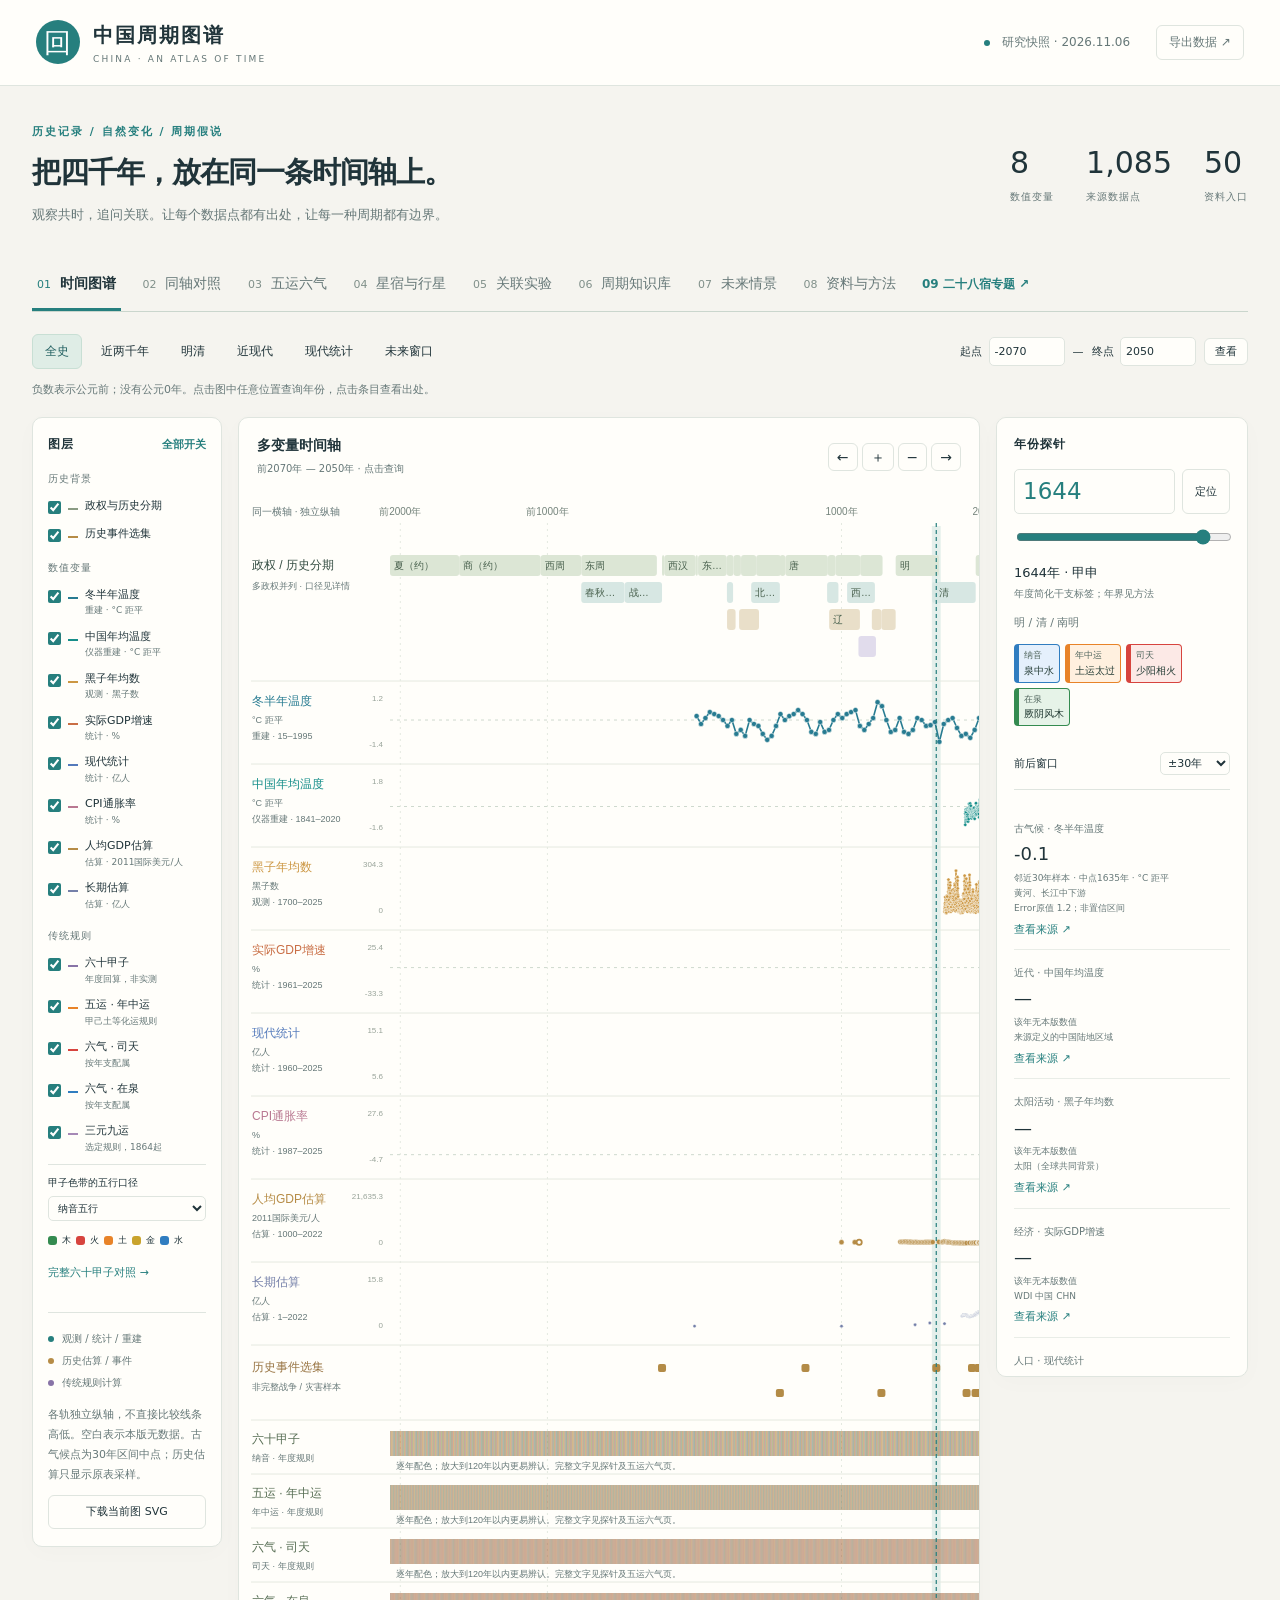
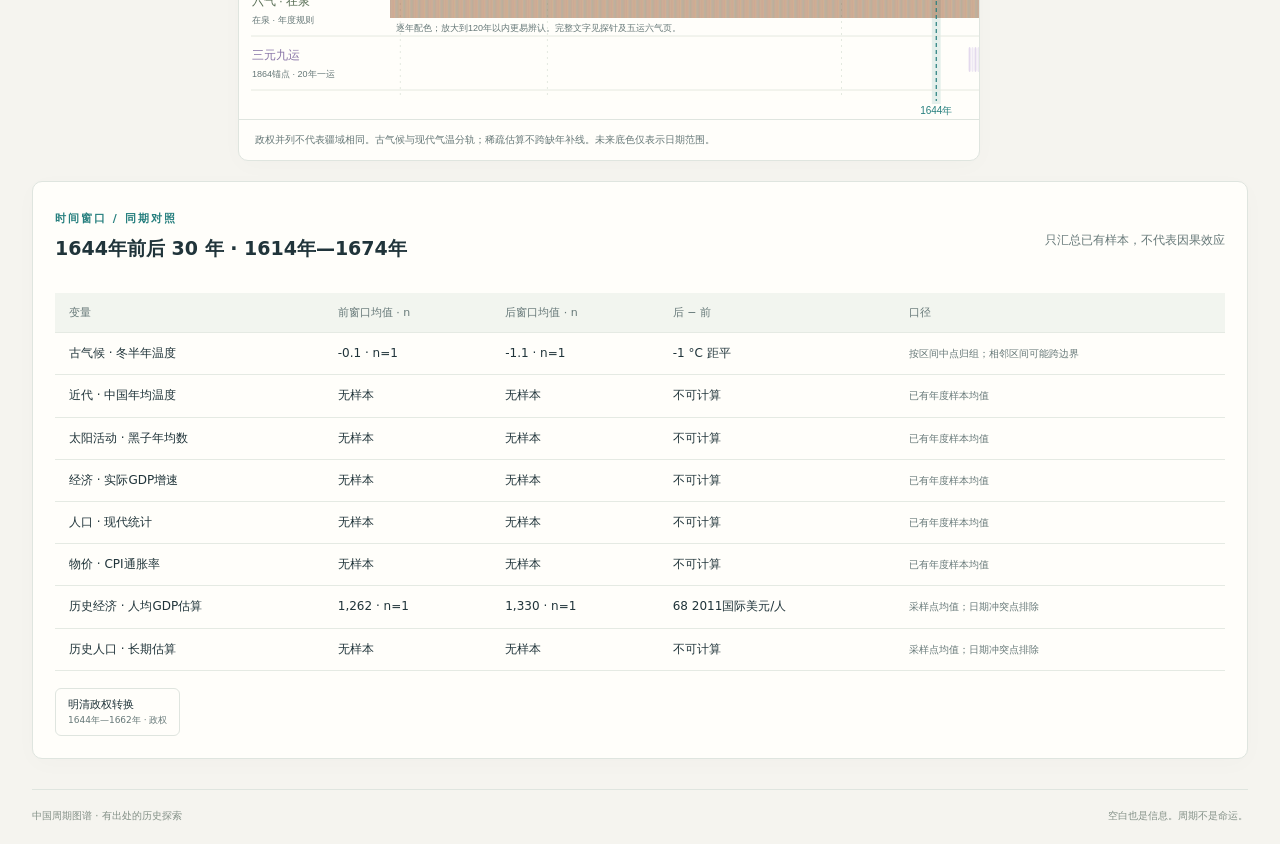
==== commit 543cff4d: "feat(atlas): link the lunar mansions guide from the cycle atlas" ====
--- a/index.html
+++ b/index.html
@@ -14,7 +14,7 @@
 <header class="topbar"><a class="brand" href="#"><span class="brandmark">回</span><span>中国周期图谱<small>CHINA · AN ATLAS OF TIME</small></span></a><div class="edition"><i></i> 研究快照 · 2026.11.06 <button id="exportAll" class="quiet">导出数据 ↗</button></div></header>
 <main>
 <section class="hero"><div><p class="eyebrow">历史记录 / 自然变化 / 周期假说</p><h1>把四千年，放在同一条时间轴上。</h1><p class="hero-sub">观察共时，追问关联。让每个数据点都有出处，让每一种周期都有边界。</p></div><div class="hero-facts"><div><strong id="countSeries">—</strong><span>数值变量</span></div><div><strong id="countPoints">—</strong><span>来源数据点</span></div><div><strong id="countSources">—</strong><span>资料入口</span></div></div></section>
-<nav class="tabs" aria-label="主导航"><button data-tab="atlas" class="active">01 <span>时间图谱</span></button><button data-tab="overlay">02 <span>同轴对照</span></button><button data-tab="wuxing">03 <span>五运六气</span></button><button data-tab="astronomy">04 <span>星宿与行星</span></button><button data-tab="lab">05 <span>关联实验</span></button><button data-tab="knowledge">06 <span>周期知识库</span></button><button data-tab="future">07 <span>未来情景</span></button><button data-tab="sources">08 <span>资料与方法</span></button></nav>
+<nav class="tabs" aria-label="主导航"><button data-tab="atlas" class="active">01 <span>时间图谱</span></button><button data-tab="overlay">02 <span>同轴对照</span></button><button data-tab="wuxing">03 <span>五运六气</span></button><button data-tab="astronomy">04 <span>星宿与行星</span></button><button data-tab="lab">05 <span>关联实验</span></button><button data-tab="knowledge">06 <span>周期知识库</span></button><button data-tab="future">07 <span>未来情景</span></button><button data-tab="sources">08 <span>资料与方法</span></button><a href="mansions/" style="flex-shrink:0;align-self:center;padding:10px 4px;font-size:12px;font-weight:600;text-decoration:none;white-space:nowrap">09 二十八宿专题 ↗</a></nav>
 <section id="tab-atlas" class="tab-panel active">
 <div class="rangebar"><div class="presets"><button data-range="-2070,2050" class="selected">全史</button><button data-range="1,2026">近两千年</button><button data-range="1368,1912">明清</button><button data-range="1840,2026">近现代</button><button data-range="1960,2026">现代统计</button><button data-range="2020,2050">未来窗口</button></div><div class="range-inputs"><label>起点 <input id="rangeStart" type="number" value="-2070" aria-label="起始历史年份"></label><span>—</span><label>终点 <input id="rangeEnd" type="number" value="2050" aria-label="结束历史年份"></label><button id="applyRange">查看</button></div></div>
 <p id="rangeMessage" class="message" role="status">负数表示公元前；没有公元0年。点击图中任意位置查询年份，点击条目查看出处。</p>
@@ -40,7 +40,7 @@
  <div class="card sixty-card"><div class="panel-heading"><div><p class="eyebrow">六十甲子完整对照</p><h3>切换五行口径</h3></div><select id="sixtyMode"><option value="nayin">纳音五行（默认）</option><option value="stem">天干本气五行</option><option value="branch">地支本气五行</option><option value="yun">五运 · 年中运</option><option value="sitian">六气 · 司天</option><option value="zaiquan">六气 · 在泉</option></select></div><div id="sixtyGrid"></div><p class="micro">干支年标签以1984甲子统一回算。农历正月初一、立春与运气交节年界有别；本页只作年度传统规则对照，公元前回算不等于当时已使用相同纪年体系。纳音转录可见“覆灯/佛灯”“沙/砂”等异写，保留来源对应的元素。</p><div class="refs"><button class="text-btn" data-source="nayin-table">纳音表来源 ↗</button><button class="text-btn" data-source="ganzhi-elements">干支五行来源 ↗</button><button class="text-btn" data-source="wuyun-classic">五运六气来源 ↗</button></div></div>
 </section>
 <section id="tab-astronomy" class="tab-panel">
- <div class="panel-heading"><div><p class="eyebrow">星空分区 / 轨道运动</p><h2>二十八宿与太阳系行星。</h2><p class="muted">星宿是传统星空分区，行星周期是轨道量；分清两者，再沿时间查看。</p></div><button class="text-btn" data-source="jpl-elements">JPL 参数与精度 ↗</button></div>
+ <div class="panel-heading"><div><p class="eyebrow">星空分区 / 轨道运动</p><h2>二十八宿与太阳系行星。</h2><p><a href="mansions/" style="font-size:13px">进入二十八宿专题：交互星图、逐宿讲解与文献 →</a></p><p class="muted">星宿是传统星空分区，行星周期是轨道量；分清两者，再沿时间查看。</p></div><button class="text-btn" data-source="jpl-elements">JPL 参数与精度 ↗</button></div>
  <div class="astronomy-grid"><article class="card mansions-card"><h3>二十八宿 · 四象次序图</h3><div id="mansionRing"></div><p class="micro">环图等宽仅为排版，真实宿距不等宽。宿名中的“木金土日月火水”为传统七曜配属；它与四象方位的五行不是同一口径。点击一宿查看名称和来源。</p><button class="text-btn" data-source="mansions">二十八宿与四象来源 ↗</button></article><article class="card lunar-card"><p class="eyebrow">27.32天 ≠ 28日</p><h3>月亮绕地一周，不是每天恰好一宿。</h3><div id="moonPeriods"></div><p>恒星月约27.3217日，朔望月约29.53日；一个对应相对恒星绕行，一个对应月相重复。</p><p>二十八宿的距星与宿距随采用的时代、星表口径而异。本版提供28宿完整次序与七曜配属；未取得并校准距星星表，因此不标注某日期的“月亮入宿”，也不把28日值宿表当作实际月球位置。</p><div id="mansionGroups"></div></article></div>
  <div class="card planet-controls"><div class="panel-heading"><div><p class="eyebrow">八大行星 / JPL近似轨道</p><h3>公转周期、会合周期与位置</h3></div><button id="exportPlanetChart">下载行星图 SVG</button></div><div class="form-row"><label>查询年<input id="planetYear" type="number" value="2026"></label><label>月<input id="planetMonth" type="number" min="1" max="12" value="11"></label><label>日<input id="planetDay" type="number" min="1" max="31" value="6"></label><button id="planetGo" class="primary">更新位置</button><button id="planetPrev">← 前30日</button><button id="planetNext">后30日 →</button></div><p id="planetStatus" class="micro" role="status"></p><div id="planetChoices" class="planet-choices"></div><div class="planet-visuals"><div><h3>日心俯视 · 距离经对数压缩</h3><div id="orbitDiagram"></div><p class="micro">展示J2000黄道平面的投影，轨道圈只是距离参照，非等比例椭圆；不显示地心逆行。</p></div><div><h3>恒星公转周期 · 对数横轴（日）</h3><div id="periodBars"></div></div></div><div class="table-scroll"><table><thead><tr><th>行星</th><th>恒星公转（日 / 年）</th><th>对地球平均会合（日）</th><th>所选日期日心黄经</th><th>日距（AU）</th></tr></thead><tbody id="planetTable"></tbody></table></div><p class="micro">平均会合周期 S=1/|1/P−1/P地球|，不是相邻两次会合的精确间隔。地球位置以地月质心近似。位置采用JPL Table 2a+2b的拟合参数、Kepler方程和外行星校正项；适用约前3000—3000年。本图限夏朝至2050，采用延伸格里历日期的12时作为近似动力学时标签，未作ΔT/光行时/视差校正，不用于精密观测或确定古代天象时刻。</p></div>
  <div class="card planet-timeline"><div class="form-row"><label>曲线起年<input id="planetStart" type="number" value="2024"></label><label>曲线止年<input id="planetEnd" type="number" value="2027"></label><button id="drawPlanets">绘制同轴轨迹</button><button id="planetsToOverlay">在历史同轴页中查看 →</button></div><div id="planetChart" class="svg-scroll"></div><p id="planetResolution" class="micro"></p><p class="micro">纵轴为日心黄经0—360°。跨360°的回绕断开显示，不是突然倒退。快速行星在过长窗口会隐藏并给出提示，缩小窗口可查看，避免采样混叠产生虚假的慢周期。</p></div>
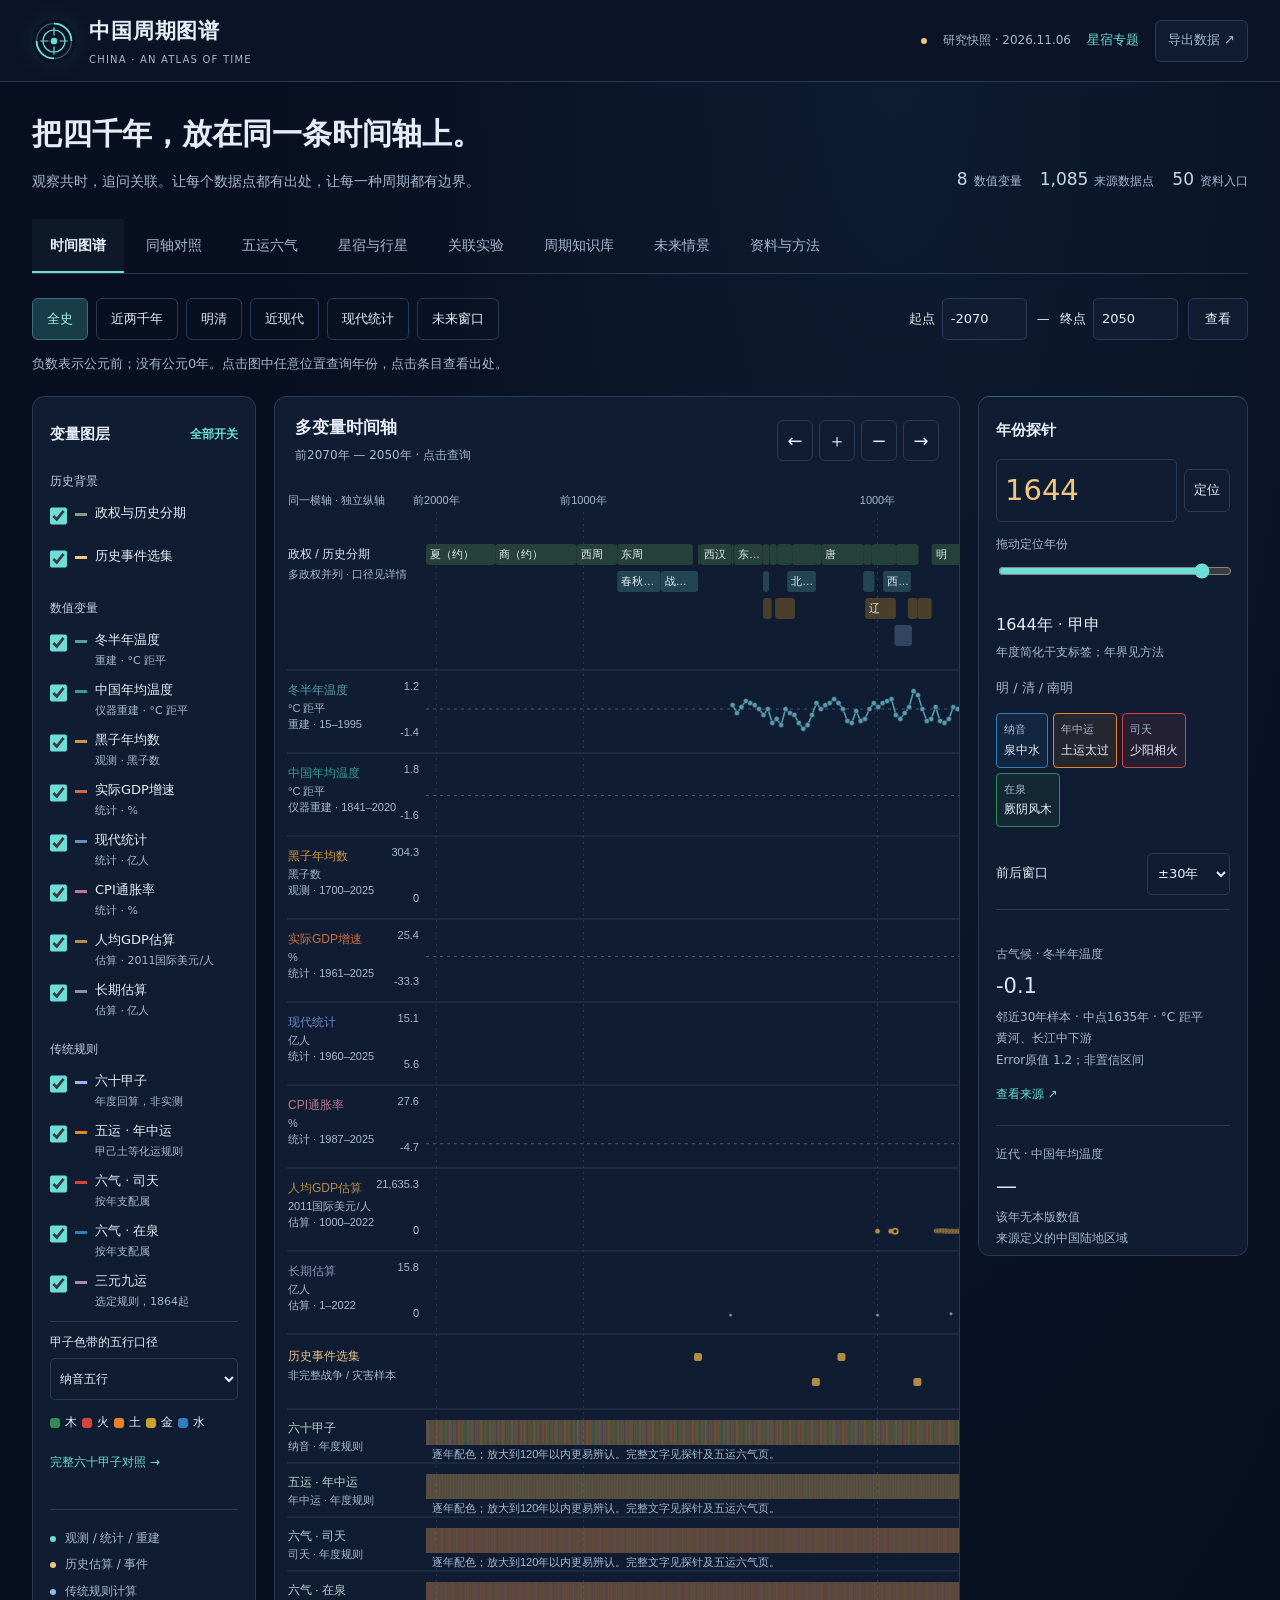
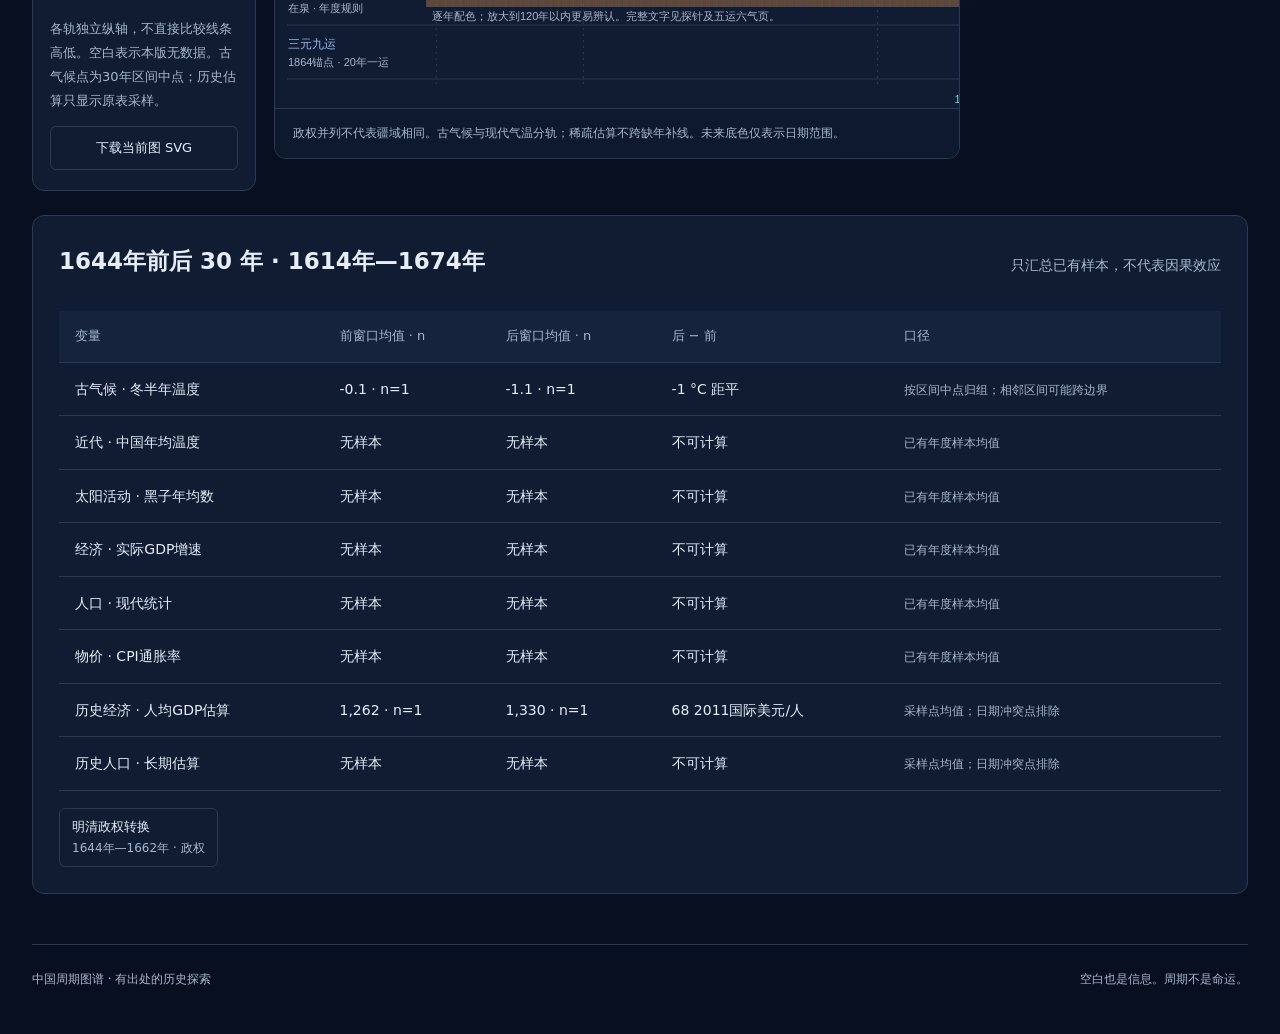
==== commit e7493985: "feat(atlas): redesign historical research workspace in deep indigo" ====
--- a/index.html
+++ b/index.html
@@ -1,55 +1,411 @@
 <!doctype html>
-<html lang="zh-CN">
-<head><meta charset="utf-8"><meta name="viewport" content="width=device-width,initial-scale=1"><title>中国周期图谱 · 历史、自然与时间</title><style>:root{--bg:#f5f4ef;--paper:#fffefa;--ink:#20343a;--muted:#667878;--line:#dfe5df;--teal:#267f7e;--gold:#b68c46;--purple:#8874a7;--shadow:0 5px 25px #243e3a05}*{box-sizing:border-box}body{margin:0;background:var(--bg);color:var(--ink);font:14px/1.6 'Microsoft YaHei','PingFang SC',system-ui,sans-serif}button,input,select{font:inherit;color:inherit}button{cursor:pointer;border:1px solid var(--line);background:var(--paper);border-radius:6px;padding:7px 12px;transition:background .15s}button:hover{background:#edf4ee;border-color:#b3ccc3}button:focus-visible,a:focus-visible,input:focus-visible,select:focus-visible{outline:3px solid #86b9b5;outline-offset:2px}input,select{border:1px solid var(--line);background:#fffefa;border-radius:5px;padding:7px 9px;min-width:0}input[type=range]{accent-color:var(--teal);width:100%;padding:0}a{color:var(--teal);text-decoration:none}a:hover{text-decoration:underline}.topbar{height:86px;padding:0 36px;display:flex;align-items:center;justify-content:space-between;border-bottom:1px solid var(--line);background:var(--paper)}.brand{display:flex;align-items:center;gap:13px;font-size:20px;font-weight:700;letter-spacing:2px;color:var(--ink)}.brand:hover{text-decoration:none}.brandmark{background:var(--teal);color:#fff;font-size:27px;border-radius:50%;width:44px;height:44px;display:grid;place-items:center;font-weight:400}.brand small{display:block;font-size:9px;letter-spacing:2.2px;color:var(--muted);font-weight:400;margin-top:1px}.edition{display:flex;gap:12px;align-items:center;color:var(--muted);font-size:12px}.edition i{width:6px;height:6px;border-radius:50%;background:var(--teal)}.quiet{margin-left:14px}main{max-width:1780px;margin:auto;padding:0 32px}.hero{display:flex;justify-content:space-between;gap:30px;padding:37px 0 32px;align-items:center}.eyebrow{font-size:11px;letter-spacing:2px;color:var(--teal);margin:0 0 10px;font-weight:700}h1{font-family:'Microsoft YaHei',sans-serif;letter-spacing:-1px;font-weight:600;font-size:clamp(23px,2.3vw,35px);line-height:1.4;margin:0 0 13px}.hero-sub{color:var(--muted);margin:0;font-size:13px}.hero-facts{display:flex;gap:32px;flex-shrink:0;padding-left:20px}.hero-facts div{display:flex;flex-direction:column}.hero-facts strong{font-size:30px;font-weight:400;line-height:1.25;font-variant-numeric:tabular-nums}.hero-facts span{font-size:10px;color:var(--muted);letter-spacing:1px;margin-top:7px}.tabs{display:flex;border-bottom:1px solid #cad6cd;gap:25px;overflow-x:auto}.tabs button{border:0;border-radius:0;border-bottom:3px solid transparent;background:none;color:#80908a;padding:14px 5px;font-size:11px;white-space:nowrap}.tabs button span{font-size:14px;margin-left:9px;color:var(--muted)}.tabs button.active{border-bottom-color:var(--teal);color:var(--teal)}.tabs button.active span{color:var(--ink);font-weight:600}.tab-panel{display:none;padding-top:22px}.tab-panel.active{display:block}.rangebar{display:flex;justify-content:space-between;gap:14px;align-items:center;flex-wrap:wrap}.presets{display:flex;gap:6px;flex-wrap:wrap}.presets button{font-size:12px;background:transparent;border-color:transparent}.presets button.selected{background:#dfede6;border-color:#c8dfd4;color:#215f60}.range-inputs{display:flex;align-items:center;gap:8px;font-size:11px}.range-inputs input{width:76px;margin-left:3px;padding:5px}.range-inputs button{padding:4px 10px}.message{font-size:11px;color:var(--muted);margin:12px 0 18px;min-height:18px}.message.error{color:#a33e32}.atlas-layout{display:grid;grid-template-columns:190px minmax(400px,1fr) 252px;gap:16px;align-items:start}.card{background:var(--paper);border:1px solid var(--line);border-radius:10px;box-shadow:var(--shadow)}.layers{padding:17px 15px}.section-label{font-size:12px;font-weight:700;letter-spacing:1px;display:flex;justify-content:space-between;align-items:center;margin-bottom:15px}.text-btn{padding:0;background:none!important;border:0;color:var(--teal);font-size:11px;text-align:left}.layer-group{font-size:10px;letter-spacing:1px;color:var(--muted);margin:17px 0 7px}.layer-item{display:flex;gap:7px;align-items:flex-start;margin:10px 0;font-size:11px;cursor:pointer}.layer-item input{accent-color:var(--teal);margin:4px 0 0}.layer-item span small{display:block;color:var(--muted);font-size:9px}.layer-line{width:10px;height:2px;flex-shrink:0;margin-top:11px}.legend-block{border-top:1px solid var(--line);margin-top:20px;padding-top:15px;line-height:2.2;font-size:10px;color:var(--muted)}.dot{display:inline-block;width:6px;height:6px;margin-right:5px;border-radius:50%}.teal{background:var(--teal)}.gold{background:var(--gold)}.purple{background:var(--purple)}.micro{font-size:11px;line-height:1.8;color:var(--muted)}.wide{width:100%;font-size:11px}.chart-card{overflow:hidden}.chart-top{padding:17px 18px 12px;display:flex;justify-content:space-between;align-items:center;gap:10px}h2{font-size:19px;font-weight:600;margin:0 0 8px;line-height:1.5}.chart-top h2{font-size:14px;margin:0}.muted{font-size:12px;color:var(--muted)}.chart-top .muted{font-size:10px}.zoom-controls{display:flex;gap:4px}.zoom-controls button{padding:2px 8px}#chartHost{width:100%;overflow:auto;position:relative}#chartHost svg{display:block;min-width:620px;width:100%;height:auto}svg text{font-family:'Microsoft YaHei',sans-serif}.chart-caption{font-size:10px;color:var(--muted);padding:12px 16px;border-top:1px solid var(--line)}.inspector{padding:17px;max-height:960px;overflow:auto}.year-picker{display:flex;gap:7px;margin-bottom:12px}.year-picker input{width:100%;font-size:23px;color:var(--teal);padding:3px 8px;font-variant-numeric:tabular-nums}.year-picker button{white-space:nowrap;font-size:11px}.year-title{font-size:13px;margin:10px 0 3px}.year-sub{font-size:10px;color:var(--muted)}.window-label{font-size:11px;display:flex;justify-content:space-between;align-items:center;margin:16px 0;border-bottom:1px solid var(--line);padding-bottom:14px}.window-label select{padding:3px}.readout{padding:10px 0;border-bottom:1px solid #e9ede7}.readout label{font-size:10px;color:var(--muted)}.readout strong{display:block;font-size:18px;font-weight:500;margin:2px 0}.readout small{display:block;font-size:9px;color:var(--muted);line-height:1.65}.readout .text-btn{margin-top:5px}.window-section{margin-top:20px;padding:22px}.panel-heading{display:flex;justify-content:space-between;align-items:center;gap:20px;margin:6px 0 22px}.panel-heading p{margin-bottom:7px}.table-scroll{overflow:auto}table{border-collapse:collapse;width:100%;font-size:12px;white-space:nowrap}th,td{text-align:left;padding:11px 14px;border-bottom:1px solid #e5eae3}th{font-weight:500;background:#f2f5ef;color:var(--muted);font-size:11px}td small{font-size:10px;color:var(--muted)}.event-list{display:flex;flex-wrap:wrap;gap:8px;margin-top:17px}.event-chip{font-size:11px;text-align:left}.event-chip small{display:block;font-size:9px;color:var(--muted)}.search{width:300px;max-width:100%;font-size:12px}.knowledge-grid{display:grid;grid-template-columns:repeat(3,1fr);gap:16px}.knowledge-card{padding:23px;display:flex;flex-direction:column}.knowledge-card h3{font-size:18px;font-weight:500;margin:15px 0 4px}.knowledge-card .period{font-size:12px;color:var(--teal);margin-bottom:9px}.knowledge-card p{font-size:12px;color:var(--muted);flex:1}.pill{display:inline-block;width:fit-content;border:1px solid #dce3d9;border-radius:4px;padding:2px 7px;font-size:10px;background:#f3f5f0;color:var(--muted)}.teal-pill{color:#237875;background:#eaf5ef;border-color:#cde3d7}.gold-pill{color:#94712e;background:#faf2e5;border-color:#ecdbba}.purple-pill{color:#80619b;background:#f2edf7;border-color:#e0d3e9}.refs{display:flex;gap:10px;flex-wrap:wrap;margin-top:10px}.lab-controls{padding:20px;display:flex;gap:14px;flex-wrap:wrap;align-items:end}.lab-controls label{font-size:10px;color:var(--muted);display:flex;flex-direction:column;gap:5px}.lab-controls input{width:90px}.lab-controls select{max-width:215px}.primary{background:var(--teal);color:white;border-color:var(--teal)}.primary:hover{background:#216d6b}.lab-output{display:grid;grid-template-columns:260px 1fr;gap:20px;margin-top:20px}.lab-metric{padding:25px}.lab-metric strong{display:block;font-size:56px;font-weight:400;line-height:1.3;color:var(--teal);font-variant-numeric:tabular-nums}.lab-metric p{font-size:12px;color:var(--muted)}.scatter-card{padding:15px}.scatter-card svg{width:100%;height:300px}.notice{border-left:3px solid #b7c8b9;padding:16px 20px;background:#eaf0e7;color:#586e65;font-size:12px;margin:22px 0;line-height:1.9}.literature{padding:20px;margin-top:20px}.literature h3{margin-top:0}.literature p{color:var(--muted);font-size:12px}.future-grid{display:grid;grid-template-columns:repeat(2,1fr);gap:18px}.future-card{padding:27px}.future-card h3{font-size:20px;font-weight:500}.future-card p{font-size:13px;color:var(--muted)}.future-card label{display:block;margin:12px 0;font-size:12px}.future-card input[type=range]{width:65%;vertical-align:middle;margin:0 15px}.future-card select{margin-left:10px}.scenario-value{font-size:42px;color:var(--teal);font-variant-numeric:tabular-nums}.future-node{display:flex;padding:10px 0;border-bottom:1px solid var(--line);justify-content:space-between;font-size:12px}.future-node strong{font-size:17px;font-weight:500}.method-grid{display:grid;grid-template-columns:repeat(3,1fr);gap:17px}.method-grid article{padding:22px}.method-grid h3{font-size:16px}.method-grid p{font-size:12px;color:var(--muted)}.source-heading{font-weight:500;font-size:17px;margin:30px 0 15px}.source-list{display:grid;grid-template-columns:repeat(2,1fr);gap:12px}.source-item{padding:18px;display:flex;gap:15px}.source-number{font-size:11px;color:var(--teal);padding-top:5px}.source-item h4{font-weight:500;font-size:13px;margin:0 0 6px}.source-item p{font-size:11px;color:var(--muted);margin:6px 0}.source-item a{font-size:11px;word-break:break-all}footer{margin:30px 0 20px;padding-top:18px;border-top:1px solid var(--line);display:flex;justify-content:space-between;color:#839087;font-size:10px}dialog{border:1px solid #cfd9cd;border-radius:14px;max-width:650px;width:calc(100% - 40px);padding:30px;background:var(--paper);color:var(--ink);box-shadow:0 20px 100px #182f3940}dialog::backdrop{background:#152d3155;backdrop-filter:blur(3px)}#closeDialog{position:absolute;right:12px;top:12px;border:0;background:none;font-size:22px;padding:0 6px}#detailBody h2{padding-right:15px}#detailBody p{font-size:13px;color:var(--muted)}#detailBody a{word-break:break-all}#detailBody pre{white-space:pre-wrap;font-size:12px;background:#edf2e9;padding:12px}#tooltip{display:none;position:fixed;pointer-events:none;z-index:20;background:#203c3ef5;color:#fff;padding:8px 11px;border-radius:6px;max-width:280px;font-size:11px;box-shadow:0 5px 15px #0002}.empty{padding:35px;text-align:center;color:var(--muted);font-size:13px}
-@media(min-width:1550px){.atlas-layout{grid-template-columns:210px minmax(500px,1fr) 275px}}
-@media(max-width:1150px){main{padding:0 20px}.atlas-layout{grid-template-columns:170px minmax(360px,1fr)}.inspector{grid-column:1/-1;max-height:none}.inspector #yearReadout{display:grid;grid-template-columns:repeat(4,1fr);gap:12px}.year-picker{max-width:300px}.inspector #yearSlider{max-width:500px;display:block}.window-label{max-width:300px}.hero-facts{gap:18px}.hero-facts strong{font-size:25px}.knowledge-grid{grid-template-columns:repeat(2,1fr)}.method-grid{grid-template-columns:1fr}.topbar{padding:0 22px}}
-@media(max-width:750px){main{padding:0 12px}.topbar{padding:0 15px;height:72px}.brand{font-size:17px}.brand small{font-size:7px}.edition{font-size:0;gap:0}.edition i{display:none}.quiet{font-size:11px;margin:0}.hero{display:block;padding:27px 4px}.hero-facts{padding:20px 0 0;gap:35px}.hero-facts strong{font-size:25px}h1{font-size:24px}.hero-sub{font-size:11px}.tabs{gap:15px}.tabs button span{font-size:12px;margin-left:4px}.atlas-layout{display:flex;flex-direction:column}.layers,.chart-card,.inspector{width:100%}.layers{padding:14px}#layerControls{display:flex;flex-wrap:wrap;gap:7px 13px}.layer-group{width:100%;margin:5px 0 0}.layer-item{margin:2px 0}.layer-item span small{display:none}.layers .micro,.legend-block{display:none}.layers .wide{margin-top:10px}.chart-top{padding:13px}.inspector #yearReadout{grid-template-columns:repeat(2,1fr)}.panel-heading{align-items:start;flex-direction:column;gap:8px}.knowledge-grid,.source-list,.future-grid{grid-template-columns:1fr}.lab-output{grid-template-columns:1fr}.lab-metric strong{font-size:42px}.lab-controls{gap:10px;padding:15px}.lab-controls select{max-width:190px}.window-section{padding:15px}.future-card{padding:20px}.search{width:100%}.hero-facts span{font-size:9px}footer{gap:15px;font-size:9px}.range-inputs{flex-wrap:wrap}}
-@media print{.topbar,.tabs,.layers,.inspector,.rangebar,button,footer{display:none!important}.atlas-layout{display:block}main{padding:0}.tab-panel.active{display:block}.chart-card{border:0}.hero{padding:10px 0}body{background:white}.card{box-shadow:none}}
+<html lang="zh-CN" data-type="software">
+<head><meta charset="utf-8"><meta name="viewport" content="width=device-width,initial-scale=1"><meta name="theme-color" content="#080f20"><meta name="description" content="从夏朝至今，分轨查看气候、经济、历史与传统周期，比较已有样本并追溯来源。"><meta name="page-type" content="software"><meta name="site-kind" content="software"><title>中国周期图谱 · 历史、自然与时间</title><style>:root{--bg:#080f20;--paper:#101c32;--ink:#e6edf7;--muted:#a6b7ce;--line:#293a54;--teal:#6cddd7;--gold:#f0c77f;--purple:#9bb6ef;--shadow:0 5px 25px #243e3a05}
+*{box-sizing:border-box}
+body{margin:0;background:var(--bg);color:var(--ink);font:15px/1.75 'Microsoft YaHei','PingFang SC',system-ui,sans-serif}
+button,input,select{font:inherit;color:inherit}
+button{cursor:pointer;border:1px solid var(--line);background:var(--paper);border-radius:6px;padding:7px 12px;transition:background .15s}
+button:hover{background:#1b3049;border-color:#456079}
+button:focus-visible,a:focus-visible,input:focus-visible,select:focus-visible{outline:3px solid #8aefeb;outline-offset:2px}
+input,select{border:1px solid var(--line);background:#101c32;border-radius:5px;padding:7px 9px;min-width:0}
+input[type=range]{accent-color:var(--teal);width:100%;padding:0}
+a{color:var(--teal);text-decoration:none}
+a:hover{text-decoration:underline}
+.topbar{height:86px;padding:0 36px;display:flex;align-items:center;justify-content:space-between;border-bottom:1px solid var(--line);background:var(--paper)}
+.brand{display:flex;align-items:center;gap:13px;font-size:20px;font-weight:700;letter-spacing:2px;color:var(--ink)}
+.brand:hover{text-decoration:none}
+.brandmark{background:var(--teal);color:#fff;font-size:27px;border-radius:50%;width:44px;height:44px;display:grid;place-items:center;font-weight:400}
+.brand small{display:block;font-size:12px;letter-spacing:2.2px;color:var(--muted);font-weight:400;margin-top:1px}
+.edition{display:flex;gap:12px;align-items:center;color:var(--muted);font-size:12px}
+.edition i{width:6px;height:6px;border-radius:50%;background:var(--teal)}
+.quiet{margin-left:14px}
+main{max-width:1780px;margin:auto;padding:0 32px}
+.hero{display:flex;justify-content:space-between;gap:30px;padding:37px 0 32px;align-items:center}
+.eyebrow{font-size:13px;letter-spacing:2px;color:var(--teal);margin:0 0 10px;font-weight:700}
+h1{font-family:'Microsoft YaHei',sans-serif;letter-spacing:-1px;font-weight:600;font-size:clamp(23px,2.3vw,35px);line-height:1.4;margin:0 0 13px}
+.hero-sub{color:var(--muted);margin:0;font-size:13px}
+.hero-facts{display:flex;gap:32px;flex-shrink:0;padding-left:20px}
+.hero-facts div{display:flex;flex-direction:column}
+.hero-facts strong{font-size:30px;font-weight:400;line-height:1.25;font-variant-numeric:tabular-nums}
+.hero-facts span{font-size:12px;color:var(--muted);letter-spacing:1px;margin-top:7px}
+.tabs{display:flex;border-bottom:1px solid #293a54;gap:25px;overflow-x:auto}
+.tabs button{border:0;border-radius:0;border-bottom:3px solid transparent;background:none;color:#a6b7ce;padding:14px 5px;font-size:13px;white-space:nowrap}
+.tabs button span{font-size:14px;margin-left:9px;color:var(--muted)}
+.tabs button.active{border-bottom-color:var(--teal);color:var(--teal)}
+.tabs button.active span{color:var(--ink);font-weight:600}
+.tab-panel{display:none;padding-top:22px}
+.tab-panel.active{display:block}
+.rangebar{display:flex;justify-content:space-between;gap:14px;align-items:center;flex-wrap:wrap}
+.presets{display:flex;gap:6px;flex-wrap:wrap}
+.presets button{font-size:12px;background:transparent;border-color:transparent}
+.presets button.selected{background:#183d48;border-color:#39717a;color:#8cf0e5}
+.range-inputs{display:flex;align-items:center;gap:8px;font-size:13px}
+.range-inputs input{width:76px;margin-left:3px;padding:5px}
+.range-inputs button{padding:4px 10px}
+.message{font-size:13px;color:var(--muted);margin:12px 0 18px;min-height:18px}
+.message.error{color:#ffa095}
+.atlas-layout{display:grid;grid-template-columns:190px minmax(400px,1fr) 252px;gap:16px;align-items:start}
+.card{background:var(--paper);border:1px solid var(--line);border-radius:10px;box-shadow:none}
+.layers{padding:17px 15px}
+.section-label{font-size:12px;font-weight:700;letter-spacing:1px;display:flex;justify-content:space-between;align-items:center;margin-bottom:15px}
+.text-btn{padding:0;background:none!important;border:0;color:var(--teal);font-size:13px;text-align:left}
+.layer-group{font-size:12px;letter-spacing:1px;color:var(--muted);margin:17px 0 7px}
+.layer-item{display:flex;gap:7px;align-items:flex-start;margin:10px 0;font-size:13px;cursor:pointer}
+.layer-item input{accent-color:var(--teal);margin:4px 0 0}
+.layer-item span small{display:block;color:var(--muted);font-size:12px}
+.layer-line{width:10px;height:2px;flex-shrink:0;margin-top:11px}
+.legend-block{border-top:1px solid var(--line);margin-top:20px;padding-top:15px;line-height:2.2;font-size:12px;color:var(--muted)}
+.dot{display:inline-block;width:6px;height:6px;margin-right:5px;border-radius:50%}
+.teal{background:var(--teal)}
+.gold{background:var(--gold)}
+.purple{background:var(--purple)}
+.micro{font-size:13px;line-height:1.8;color:var(--muted)}
+.wide{width:100%;font-size:13px}
+.chart-card{overflow:hidden}
+.chart-top{padding:17px 18px 12px;display:flex;justify-content:space-between;align-items:center;gap:10px}
+h2{font-size:19px;font-weight:600;margin:0 0 8px;line-height:1.5}
+.chart-top h2{font-size:14px;margin:0}
+.muted{font-size:12px;color:var(--muted)}
+.chart-top .muted{font-size:12px}
+.zoom-controls{display:flex;gap:4px}
+.zoom-controls button{padding:2px 8px}
+#chartHost{width:100%;overflow:auto;position:relative}
+#chartHost svg{display:block;min-width:620px;width:100%;height:auto}
+svg text{font-family:'Microsoft YaHei',sans-serif}
+.chart-caption{font-size:12px;color:var(--muted);padding:12px 16px;border-top:1px solid var(--line)}
+.inspector{padding:17px;max-height:960px;overflow:auto}
+.year-picker{display:flex;gap:7px;margin-bottom:12px}
+.year-picker input{width:100%;font-size:23px;color:var(--teal);padding:3px 8px;font-variant-numeric:tabular-nums}
+.year-picker button{white-space:nowrap;font-size:13px}
+.year-title{font-size:13px;margin:10px 0 3px}
+.year-sub{font-size:12px;color:var(--muted)}
+.window-label{font-size:13px;display:flex;justify-content:space-between;align-items:center;margin:16px 0;border-bottom:1px solid var(--line);padding-bottom:14px}
+.window-label select{padding:3px}
+.readout{padding:10px 0;border-bottom:1px solid #26384f}
+.readout label{font-size:12px;color:var(--muted)}
+.readout strong{display:block;font-size:18px;font-weight:500;margin:2px 0}
+.readout small{display:block;font-size:12px;color:var(--muted);line-height:1.65}
+.readout .text-btn{margin-top:5px}
+.window-section{margin-top:20px;padding:22px}
+.panel-heading{display:flex;justify-content:space-between;align-items:center;gap:20px;margin:6px 0 22px}
+.panel-heading p{margin-bottom:7px}
+.table-scroll{overflow:auto}
+table{border-collapse:collapse;width:100%;font-size:12px;white-space:nowrap}
+th,td{text-align:left;padding:11px 14px;border-bottom:1px solid #26384f}
+th{font-weight:500;background:#15243c;color:var(--muted);font-size:13px}
+td small{font-size:12px;color:var(--muted)}
+.event-list{display:flex;flex-wrap:wrap;gap:8px;margin-top:17px}
+.event-chip{font-size:13px;text-align:left}
+.event-chip small{display:block;font-size:12px;color:var(--muted)}
+.search{width:300px;max-width:100%;font-size:12px}
+.knowledge-grid{display:grid;grid-template-columns:repeat(3,1fr);gap:16px}
+.knowledge-card{padding:23px;display:flex;flex-direction:column}
+.knowledge-card h3{font-size:18px;font-weight:500;margin:15px 0 4px}
+.knowledge-card .period{font-size:12px;color:var(--teal);margin-bottom:9px}
+.knowledge-card p{font-size:12px;color:var(--muted);flex:1}
+.pill{display:inline-block;width:fit-content;border:1px solid #3a4d65;border-radius:4px;padding:2px 7px;font-size:12px;background:#17283d;color:var(--muted)}
+.teal-pill{color:#9ae9dd;background:#163837;border-color:#355a58}
+.gold-pill{color:#f0ce93;background:#332d25;border-color:#655438}
+.purple-pill{color:#adc7ef;background:#1d2d4b;border-color:#405576}
+.refs{display:flex;gap:10px;flex-wrap:wrap;margin-top:10px}
+.lab-controls{padding:20px;display:flex;gap:14px;flex-wrap:wrap;align-items:end}
+.lab-controls label{font-size:12px;color:var(--muted);display:flex;flex-direction:column;gap:5px}
+.lab-controls input{width:90px}
+.lab-controls select{max-width:215px}
+.primary{background:var(--teal);color:#09252d;border-color:var(--teal)}
+.primary:hover{background:#98eee6}
+.lab-output{display:grid;grid-template-columns:260px 1fr;gap:20px;margin-top:20px}
+.lab-metric{padding:25px}
+.lab-metric strong{display:block;font-size:56px;font-weight:400;line-height:1.3;color:var(--teal);font-variant-numeric:tabular-nums}
+.lab-metric p{font-size:12px;color:var(--muted)}
+.scatter-card{padding:15px}
+.scatter-card svg{width:100%;height:300px}
+.notice{border-left:1px solid #456079;padding:16px 20px;background:#14273c;color:#c1d2e4;font-size:12px;margin:22px 0;line-height:1.9}
+.literature{padding:20px;margin-top:20px}
+.literature h3{margin-top:0}
+.literature p{color:var(--muted);font-size:12px}
+.future-grid{display:grid;grid-template-columns:repeat(2,1fr);gap:18px}
+.future-card{padding:27px}
+.future-card h3{font-size:20px;font-weight:500}
+.future-card p{font-size:13px;color:var(--muted)}
+.future-card label{display:block;margin:12px 0;font-size:12px}
+.future-card input[type=range]{width:65%;vertical-align:middle;margin:0 15px}
+.future-card select{margin-left:10px}
+.scenario-value{font-size:42px;color:var(--teal);font-variant-numeric:tabular-nums}
+.future-node{display:flex;padding:10px 0;border-bottom:1px solid var(--line);justify-content:space-between;font-size:12px}
+.future-node strong{font-size:17px;font-weight:500}
+.method-grid{display:grid;grid-template-columns:repeat(3,1fr);gap:17px}
+.method-grid article{padding:22px}
+.method-grid h3{font-size:16px}
+.method-grid p{font-size:12px;color:var(--muted)}
+.source-heading{font-weight:500;font-size:17px;margin:30px 0 15px}
+.source-list{display:grid;grid-template-columns:repeat(2,1fr);gap:12px}
+.source-item{padding:18px;display:flex;gap:15px}
+.source-number{font-size:13px;color:var(--teal);padding-top:5px}
+.source-item h4{font-weight:500;font-size:13px;margin:0 0 6px}
+.source-item p{font-size:13px;color:var(--muted);margin:6px 0}
+.source-item a{font-size:13px;word-break:break-all}
+footer{margin:30px 0 20px;padding-top:18px;border-top:1px solid var(--line);display:flex;justify-content:space-between;color:#a6b7ce;font-size:12px}
+dialog{border:1px solid #3a4d65;border-radius:14px;max-width:650px;width:calc(100% - 40px);padding:30px;background:var(--paper);color:var(--ink);box-shadow:0 20px 100px #182f3940}
+dialog::backdrop{background:#030916bf;backdrop-filter:blur(3px)}
+#closeDialog{position:absolute;right:12px;top:12px;border:0;background:none;font-size:22px;padding:0 6px}
+#detailBody h2{padding-right:15px}
+#detailBody p{font-size:13px;color:var(--muted)}
+#detailBody a{word-break:break-all}
+#detailBody pre{white-space:pre-wrap;font-size:12px;background:#14243c;padding:12px}
+#tooltip{display:none;position:fixed;pointer-events:none;z-index:20;background:#233957f5;color:#fff;padding:8px 11px;border-radius:6px;max-width:280px;font-size:13px;box-shadow:0 5px 15px #0002}
+.empty{padding:35px;text-align:center;color:var(--muted);font-size:13px}
 
-.tabs{gap:17px}.tabs button{flex-shrink:0}.tabs button span{margin-left:5px}.element-legend{display:flex;gap:8px;flex-wrap:wrap;margin:12px 0}.element-key{display:inline-flex;align-items:center;gap:5px;font-size:11px}.element-key i{width:14px;height:14px;border-radius:3px;display:inline-block}.element-badge{display:inline-block;border:1px solid var(--element);border-left:5px solid var(--element);padding:4px 8px;border-radius:4px;background:var(--element-light);color:#253d36;font-size:12px}.element-badge small{display:block;color:#52675f;font-size:10px}.overlay-tools,.overlay-details,.normalization-details,.wuxing-controls,.wuxing-year-card,.sixqi-card,.sixty-card,.planet-controls,.planet-timeline{padding:22px;margin-bottom:18px}.preset-row,.form-row{display:flex;align-items:end;flex-wrap:wrap;gap:10px}.preset-row{margin-bottom:14px}.preset-row button{font-size:11px}.preset-row .selected{background:#dfeee5}.form-row label{display:flex;flex-direction:column;gap:5px;font-size:11px}.form-row input{width:94px}.form-row select{max-width:245px}.overlay-layout{display:grid;grid-template-columns:220px minmax(0,1fr);gap:17px;margin-bottom:18px}.overlay-choices{padding:17px}.overlay-choices h3{font-weight:500;font-size:12px;margin:15px 0 8px}.overlay-choices .layer-item{font-size:11px}.svg-scroll{overflow-x:auto;width:100%;min-width:0}.svg-scroll svg{display:block;width:100%;height:auto;min-width:780px}.overlay-details h3{font-size:15px;font-weight:500;margin-top:0}#overlayProbe{display:grid;grid-template-columns:repeat(4,minmax(0,1fr));gap:10px}.probe-cell{background:#f2f5ef;border-radius:6px;padding:10px;font-size:11px;border-top:3px solid var(--series-color,#c3cfc3)}.probe-cell strong{display:block;font-size:17px;font-weight:500;margin:5px 0}.probe-cell small{font-size:10px;color:var(--muted)}.normalization-details summary{cursor:pointer;font-size:12px}.wuxing-controls{display:flex;align-items:center;gap:15px;flex-wrap:wrap}.wuxing-controls input{width:100px;margin-left:9px}.wuxing-year-card h3{margin-top:0;font-size:23px;font-weight:500}.wuxing-items{display:grid;grid-template-columns:repeat(6,1fr);gap:10px}.wuxing-item{padding:12px;border-top:5px solid var(--element);background:var(--element-light);border-radius:5px;color:#243c31}.wuxing-item small{display:block;font-size:10px;color:#52675f}.wuxing-item strong{display:block;font-weight:500;font-size:19px;margin:8px 0}.wuxing-item span{font-size:11px}#sixqiSequence{display:grid;grid-template-columns:repeat(6,1fr);gap:8px}.qi-step{border-radius:6px;padding:14px 12px;background:var(--element-light);border-top:5px solid var(--element);font-size:13px}.qi-step small{display:block;font-size:10px;color:#5c6c60;margin-top:9px}.qi-step.fire-pattern{border-top:0;padding-top:19px;background-image:repeating-linear-gradient(135deg,transparent 0 8px,#d7443e18 8px 12px);box-shadow:inset 0 5px #d7443e}#sixtyGrid{display:grid;grid-template-columns:repeat(10,1fr);gap:8px}.sixty-cell{text-align:left;padding:9px 10px;border-radius:5px;border:1px solid #d6dfd4;border-left:4px solid var(--element);background:var(--element-light);min-width:0;position:relative}.sixty-cell:hover{border-color:var(--element);background:var(--element-light);filter:brightness(.96)}.sixty-cell strong{display:block;font-size:19px;font-weight:500}.sixty-cell span{font-size:10px;display:block;color:#304739}.sixty-cell small{font-size:9px;color:#586b5d}.sixty-cell.selected{outline:2px solid var(--element);outline-offset:1px}.astronomy-grid{display:grid;grid-template-columns:1.05fr 1fr;gap:20px;margin-bottom:20px}.mansions-card,.lunar-card{padding:24px}.mansions-card h3,.lunar-card h3{font-size:18px;font-weight:500;margin-top:0}#mansionRing svg{display:block;width:100%;max-height:500px}#mansionRing [data-mansion]{cursor:pointer}#mansionRing [data-mansion]:hover{filter:brightness(.88)}.lunar-card p{font-size:12px;color:var(--muted);line-height:1.9}.lunar-period{border-left:4px solid #8f98ae;background:#f1f3f6;padding:14px;margin:12px 0}.lunar-period strong{font-size:27px;font-weight:400;color:#435775}.lunar-period span{font-size:11px;margin-left:10px;color:var(--muted)}.mansion-group{border-top:1px solid #e0e7db;padding:13px 0;font-size:12px}.mansion-group strong{font-weight:500;display:block;margin-bottom:5px}.planet-choices{display:flex;flex-wrap:wrap;gap:8px 16px;margin:15px 0}.planet-choices label{display:flex;align-items:center;gap:5px;font-size:12px}.planet-visuals{display:grid;grid-template-columns:1fr 1fr;gap:24px}.planet-visuals h3{font-size:13px;font-weight:500}.planet-visuals svg{display:block;width:100%;max-height:430px}.planet-timeline .form-row{margin-bottom:20px}.atlas-element-tools{padding:10px 0;border-top:1px solid var(--line);margin-top:10px}.atlas-element-tools label{font-size:10px;display:block}.atlas-element-tools select{width:100%;font-size:10px;margin-top:5px;padding:5px}.atlas-element-tools .element-legend{gap:5px}.atlas-element-tools .element-key{font-size:9px}.atlas-element-tools .element-key i{width:9px;height:9px}.year-five{display:flex;gap:5px;flex-wrap:wrap;padding-bottom:10px}.year-five .element-badge{font-size:10px;padding:3px 5px}.year-five .element-badge small{font-size:9px}.overlay-event{cursor:pointer}.overlay-point{cursor:pointer}.planet-stroke{stroke-dasharray:6 4;opacity:.8}.svg-scroll text,.planet-visuals text,#mansionRing text{font-family:'Microsoft YaHei',sans-serif}.sixty-hint{font-size:11px;color:var(--muted)}
-@media(max-width:1150px){#sixtyGrid{grid-template-columns:repeat(6,1fr)}.wuxing-items{grid-template-columns:repeat(3,1fr)}#overlayProbe{grid-template-columns:repeat(3,1fr)}.overlay-layout{grid-template-columns:185px minmax(0,1fr)}.tabs{gap:14px}}
-@media(max-width:750px){.overlay-layout,.astronomy-grid,.planet-visuals{grid-template-columns:1fr}.overlay-choices>div:not(.element-legend){display:flex;flex-wrap:wrap;gap:6px 14px}.overlay-choices .layer-item{margin:2px 0}.overlay-choices h3{margin-top:10px}#sixtyGrid{grid-template-columns:repeat(4,1fr);gap:6px}.sixty-cell{padding:8px 7px}.sixty-cell strong{font-size:17px}.wuxing-items,#sixqiSequence{grid-template-columns:repeat(2,1fr)}.overlay-tools,.overlay-details,.normalization-details,.wuxing-controls,.wuxing-year-card,.sixqi-card,.sixty-card,.planet-controls,.planet-timeline{padding:16px}.mansions-card,.lunar-card{padding:18px}#overlayProbe{grid-template-columns:repeat(2,1fr)}.tabs button span{font-size:12px}.tabs{gap:12px}.form-row button{font-size:11px}}
+@media(min-width:1550px){.atlas-layout{grid-template-columns:210px minmax(500px,1fr) 275px}
+}
+
+@media(max-width:1150px){main{padding:0 20px}
+.atlas-layout{grid-template-columns:170px minmax(360px,1fr)}
+.inspector{grid-column:1/-1;max-height:none}
+.inspector #yearReadout{display:grid;grid-template-columns:repeat(4,1fr);gap:12px}
+.year-picker{max-width:300px}
+.inspector #yearSlider{max-width:500px;display:block}
+.window-label{max-width:300px}
+.hero-facts{gap:18px}
+.hero-facts strong{font-size:25px}
+.knowledge-grid{grid-template-columns:repeat(2,1fr)}
+.method-grid{grid-template-columns:1fr}
+.topbar{padding:0 22px}
+}
+
+@media(max-width:750px){main{padding:0 12px}
+.topbar{padding:0 15px;height:72px}
+.brand{font-size:17px}
+.brand small{font-size:7px}
+.edition{font-size:0;gap:0}
+.edition i{display:none}
+.quiet{font-size:13px;margin:0}
+.hero{display:block;padding:27px 4px}
+.hero-facts{padding:20px 0 0;gap:35px}
+.hero-facts strong{font-size:25px}
+h1{font-size:24px}
+.hero-sub{font-size:13px}
+.tabs{gap:15px}
+.tabs button span{font-size:12px;margin-left:4px}
+.atlas-layout{display:flex;flex-direction:column}
+.layers,.chart-card,.inspector{width:100%}
+.layers{padding:14px}
+#layerControls{display:flex;flex-wrap:wrap;gap:7px 13px}
+.layer-group{width:100%;margin:5px 0 0}
+.layer-item{margin:2px 0}
+.layer-item span small{display:none}
+.layers .micro,.legend-block{display:none}
+.layers .wide{margin-top:10px}
+.chart-top{padding:13px}
+.inspector #yearReadout{grid-template-columns:repeat(2,1fr)}
+.panel-heading{align-items:start;flex-direction:column;gap:8px}
+.knowledge-grid,.source-list,.future-grid{grid-template-columns:1fr}
+.lab-output{grid-template-columns:1fr}
+.lab-metric strong{font-size:42px}
+.lab-controls{gap:10px;padding:15px}
+.lab-controls select{max-width:190px}
+.window-section{padding:15px}
+.future-card{padding:20px}
+.search{width:100%}
+.hero-facts span{font-size:12px}
+footer{gap:15px;font-size:12px}
+.range-inputs{flex-wrap:wrap}
+}
+
+@media print{.topbar,.tabs,.layers,.inspector,.rangebar,button,footer{display:none!important}
+.atlas-layout{display:block}
+main{padding:0}
+.tab-panel.active{display:block}
+.chart-card{border:0}
+.hero{padding:10px 0}
+body{background:white}
+.card{box-shadow:none}
+}
+
+.tabs{gap:17px}
+.tabs button{flex-shrink:0}
+.tabs button span{margin-left:5px}
+.element-legend{display:flex;gap:8px;flex-wrap:wrap;margin:12px 0}
+.element-key{display:inline-flex;align-items:center;gap:5px;font-size:13px}
+.element-key i{width:14px;height:14px;border-radius:3px;display:inline-block}
+.element-badge{display:inline-block;border:1px solid var(--element);border-left:1px solid var(--element);padding:4px 8px;border-radius:4px;background:color-mix(in srgb,var(--element) 10%,var(--paper));color:#e6edf7;font-size:12px}
+.element-badge small{display:block;color:#b5c7dc;font-size:12px}
+.overlay-tools,.overlay-details,.normalization-details,.wuxing-controls,.wuxing-year-card,.sixqi-card,.sixty-card,.planet-controls,.planet-timeline{padding:22px;margin-bottom:18px}
+.preset-row,.form-row{display:flex;align-items:end;flex-wrap:wrap;gap:10px}
+.preset-row{margin-bottom:14px}
+.preset-row button{font-size:13px}
+.preset-row .selected{background:#183d48}
+.form-row label{display:flex;flex-direction:column;gap:5px;font-size:13px}
+.form-row input{width:94px}
+.form-row select{max-width:245px}
+.overlay-layout{display:grid;grid-template-columns:220px minmax(0,1fr);gap:17px;margin-bottom:18px}
+.overlay-choices{padding:17px}
+.overlay-choices h3{font-weight:500;font-size:12px;margin:15px 0 8px}
+.overlay-choices .layer-item{font-size:13px}
+.svg-scroll{overflow-x:auto;width:100%;min-width:0}
+.svg-scroll svg{display:block;width:100%;height:auto;min-width:780px}
+.overlay-details h3{font-size:15px;font-weight:500;margin-top:0}
+#overlayProbe{display:grid;grid-template-columns:repeat(4,minmax(0,1fr));gap:10px}
+.probe-cell{background:#15243c;border-radius:6px;padding:10px;font-size:13px;border-top:3px solid var(--series-color,#456079)}
+.probe-cell strong{display:block;font-size:17px;font-weight:500;margin:5px 0}
+.probe-cell small{font-size:12px;color:var(--muted)}
+.normalization-details summary{cursor:pointer;font-size:12px}
+.wuxing-controls{display:flex;align-items:center;gap:15px;flex-wrap:wrap}
+.wuxing-controls input{width:100px;margin-left:9px}
+.wuxing-year-card h3{margin-top:0;font-size:23px;font-weight:500}
+.wuxing-items{display:grid;grid-template-columns:repeat(6,1fr);gap:10px}
+.wuxing-item{padding:12px;border-top:5px solid var(--element);background:color-mix(in srgb,var(--element) 10%,var(--paper));border-radius:5px;color:#e6edf7}
+.wuxing-item small{display:block;font-size:12px;color:#b5c7dc}
+.wuxing-item strong{display:block;font-weight:500;font-size:19px;margin:8px 0}
+.wuxing-item span{font-size:13px}
+#sixqiSequence{display:grid;grid-template-columns:repeat(6,1fr);gap:8px}
+.qi-step{border-radius:6px;padding:14px 12px;background:color-mix(in srgb,var(--element) 10%,var(--paper));border-top:5px solid var(--element);font-size:13px}
+.qi-step small{display:block;font-size:12px;color:#b5c7dc;margin-top:9px}
+.qi-step.fire-pattern{border-top:0;padding-top:19px;background-image:repeating-linear-gradient(135deg,transparent 0 8px,#d7443e18 8px 12px);box-shadow:inset 0 5px #d7443e}
+#sixtyGrid{display:grid;grid-template-columns:repeat(10,1fr);gap:8px}
+.sixty-cell{text-align:left;padding:9px 10px;border-radius:5px;border:1px solid #31435b;border-left:1px solid var(--element);background:color-mix(in srgb,var(--element) 10%,var(--paper));min-width:0;position:relative}
+.sixty-cell:hover{border-color:var(--element);background:color-mix(in srgb,var(--element) 10%,var(--paper));filter:brightness(.96)}
+.sixty-cell strong{display:block;font-size:19px;font-weight:500}
+.sixty-cell span{font-size:12px;display:block;color:#d1deee}
+.sixty-cell small{font-size:12px;color:#b5c7dc}
+.sixty-cell.selected{outline:2px solid var(--element);outline-offset:1px}
+.astronomy-grid{display:grid;grid-template-columns:1.05fr 1fr;gap:20px;margin-bottom:20px}
+.mansions-card,.lunar-card{padding:24px}
+.mansions-card h3,.lunar-card h3{font-size:18px;font-weight:500;margin-top:0}
+#mansionRing svg{display:block;width:100%;max-height:500px}
+#mansionRing [data-mansion]{cursor:pointer}
+#mansionRing [data-mansion]:hover{filter:brightness(.88)}
+.lunar-card p{font-size:12px;color:var(--muted);line-height:1.9}
+.lunar-period{border-left:1px solid #83a8d6;background:#17283f;padding:14px;margin:12px 0}
+.lunar-period strong{font-size:27px;font-weight:400;color:#c8dffb}
+.lunar-period span{font-size:13px;margin-left:10px;color:var(--muted)}
+.mansion-group{border-top:1px solid #293a54;padding:13px 0;font-size:12px}
+.mansion-group strong{font-weight:500;display:block;margin-bottom:5px}
+.planet-choices{display:flex;flex-wrap:wrap;gap:8px 16px;margin:15px 0}
+.planet-choices label{display:flex;align-items:center;gap:5px;font-size:12px}
+.planet-visuals{display:grid;grid-template-columns:1fr 1fr;gap:24px}
+.planet-visuals h3{font-size:13px;font-weight:500}
+.planet-visuals svg{display:block;width:100%;max-height:430px}
+.planet-timeline .form-row{margin-bottom:20px}
+.atlas-element-tools{padding:10px 0;border-top:1px solid var(--line);margin-top:10px}
+.atlas-element-tools label{font-size:12px;display:block}
+.atlas-element-tools select{width:100%;font-size:12px;margin-top:5px;padding:5px}
+.atlas-element-tools .element-legend{gap:5px}
+.atlas-element-tools .element-key{font-size:12px}
+.atlas-element-tools .element-key i{width:9px;height:9px}
+.year-five{display:flex;gap:5px;flex-wrap:wrap;padding-bottom:10px}
+.year-five .element-badge{font-size:12px;padding:3px 5px}
+.year-five .element-badge small{font-size:12px}
+.overlay-event{cursor:pointer}
+.overlay-point{cursor:pointer}
+.planet-stroke{stroke-dasharray:6 4;opacity:.8}
+.svg-scroll text,.planet-visuals text,#mansionRing text{font-family:'Microsoft YaHei',sans-serif}
+.sixty-hint{font-size:13px;color:var(--muted)}
+
+@media(max-width:1150px){#sixtyGrid{grid-template-columns:repeat(6,1fr)}
+.wuxing-items{grid-template-columns:repeat(3,1fr)}
+#overlayProbe{grid-template-columns:repeat(3,1fr)}
+.overlay-layout{grid-template-columns:185px minmax(0,1fr)}
+.tabs{gap:14px}
+}
+
+@media(max-width:750px){.overlay-layout,.astronomy-grid,.planet-visuals{grid-template-columns:1fr}
+.overlay-choices>div:not(.element-legend){display:flex;flex-wrap:wrap;gap:6px 14px}
+.overlay-choices .layer-item{margin:2px 0}
+.overlay-choices h3{margin-top:10px}
+#sixtyGrid{grid-template-columns:repeat(4,1fr);gap:6px}
+.sixty-cell{padding:8px 7px}
+.sixty-cell strong{font-size:17px}
+.wuxing-items,#sixqiSequence{grid-template-columns:repeat(2,1fr)}
+.overlay-tools,.overlay-details,.normalization-details,.wuxing-controls,.wuxing-year-card,.sixqi-card,.sixty-card,.planet-controls,.planet-timeline{padding:16px}
+.mansions-card,.lunar-card{padding:18px}
+#overlayProbe{grid-template-columns:repeat(2,1fr)}
+.tabs button span{font-size:12px}
+.tabs{gap:12px}
+.form-row button{font-size:13px}
+}
+/* Approved Operate surface: the chart remains the first task, not a cover page. */
+:root{color-scheme:dark;--bg:#080f20;--paper:#101c32;--ink:#e6edf7;--muted:#a6b7ce;--line:#293a54;--teal:#6cddd7;--gold:#f0c77f;--purple:#9bb6ef;--shadow:none}
+html{scroll-padding-top:20px;scrollbar-color:#536a88 var(--bg)}body{background:radial-gradient(ellipse at 70% 0,#18365355,transparent 620px),var(--bg)}
+::selection{background:#6cddd73a;color:white}input{caret-color:var(--teal)}input::placeholder{color:var(--muted);opacity:1}
+button,input,select{min-height:42px}input[type=checkbox]{min-height:18px;width:17px;height:17px;flex-shrink:0}input[type=range]{min-height:28px}
+button{transition:background-color .18s,border-color .18s,transform .18s}button:active{transform:translateY(1px)}button:disabled{opacity:.45;cursor:not-allowed}
+a{text-underline-offset:5px}h1,h2,h3{letter-spacing:0;text-wrap:balance}h1{font-size:30px;line-height:1.5;font-weight:600}h2{font-size:23px}h3{font-size:19px}
+.topbar{height:82px;background:#0b1426;border-bottom:1px solid var(--line);padding:0 32px;gap:20px}.brand{font-size:21px;letter-spacing:.04em;gap:13px}.brandmark{background:none;color:var(--teal);width:44px;height:44px;box-shadow:0 0 24px #6cddd71a}.brandmark svg{width:100%;height:100%}.brand small{font-size:10px;letter-spacing:.12em}
+.edition{font-size:12px;gap:16px}.edition i{background:var(--gold)}.topic-link{font-size:13px;padding:10px 0}.quiet{margin-left:0;font-size:13px}
+main{padding:0 32px;max-width:1920px}.hero{padding:29px 0 25px;gap:22px}.hero-sub{font-size:14px;max-width:65ch}.hero-facts{gap:18px;padding:0;align-self:flex-end}.hero-facts div{display:block;white-space:nowrap}.hero-facts strong{display:inline;font-size:17px;font-weight:500;color:#c1d9e9}.hero-facts span{font-size:12px;margin-left:6px;letter-spacing:0}
+.tabs{gap:4px;border-bottom:1px solid var(--line);padding-bottom:0}.tabs button{padding:14px 18px;border-bottom-width:2px;min-height:52px}.tabs button span{font-size:14px;margin:0}.tabs button.active{background:#6cddd70b}.tabs button:hover{background:#20334d}
+.tab-panel{padding-top:24px}.rangebar{gap:18px}.presets{gap:8px}.presets button{font-size:13px;padding:8px 14px;border:1px solid var(--line)}.presets button.selected,.preset-row button.selected{background:#183d48;border-color:#39717a;color:#a3f4e9}.range-inputs{font-size:13px;gap:10px}.range-inputs input{width:85px;padding:8px}.range-inputs button{padding:8px 16px}.message{font-size:13px;margin:13px 0 20px}
+.atlas-layout{grid-template-columns:224px minmax(0,1fr) 270px;gap:18px}.card{border-radius:12px;box-shadow:none}.layers,.inspector{padding:20px 17px}.section-label{font-size:15px;letter-spacing:0;gap:12px;margin-bottom:16px}.text-btn{font-size:12px;min-height:34px;padding:5px 0;line-height:1.5}
+.layer-group{font-size:12px;letter-spacing:0;margin:20px 0 9px;color:#c0cfe2}.layer-item{font-size:13px;line-height:1.5;gap:8px;margin:11px 0;min-height:32px}.layer-item span small{font-size:11px;line-height:1.5;margin-top:3px}.layer-line{width:12px;height:3px;margin-top:10px}.legend-block{font-size:12px}.micro{font-size:13px;line-height:1.85}.wide{font-size:13px;min-height:44px}.atlas-element-tools label,.atlas-element-tools select{font-size:12px}.atlas-element-tools .element-key{font-size:12px}.atlas-element-tools .element-key i{width:10px;height:10px}
+.chart-top{padding:18px 20px 14px;align-items:center}.chart-top h2{font-size:17px}.chart-top .muted{font-size:12px;display:block;margin-top:4px}.zoom-controls{gap:6px}.zoom-controls button{min-width:36px;min-height:36px;padding:4px 7px;font-size:18px}.chart-caption{font-size:12px;line-height:1.8;padding:14px 18px;margin:0;border-top:1px solid var(--line);background:#0d192d}
+.inspector{position:sticky;top:20px;max-height:calc(100svh - 40px);overflow:auto;border-top-color:#6cddd760}.year-picker{align-items:center}.year-picker input{font-size:29px;padding:5px 8px;color:var(--gold)}.year-picker button{font-size:13px;padding:9px}.year-title{font-size:16px;margin-top:18px}.year-sub{font-size:12px}.window-label{font-size:13px;gap:12px}.window-label select{padding:6px}.readout{padding:14px 0}.readout label{font-size:12px}.readout strong{font-size:21px;color:#d5e7f7;font-variant-numeric:tabular-nums}.readout small{font-size:12px;line-height:1.8}.year-five .element-badge{font-size:12px;padding:6px 7px}.year-five .element-badge small{font-size:11px}
+.window-section{margin-top:24px;padding:26px}.panel-heading{margin:2px 0 24px;gap:24px}.panel-heading p{font-size:14px;max-width:75ch;line-height:1.8}.muted{font-size:14px}.context-note{font-size:14px;color:var(--gold)}
+table{font-size:14px}th,td{padding:14px 16px;border-bottom-color:var(--line)}th{font-size:13px;background:#15243c}td small{font-size:12px}.table-scroll tbody tr:hover{background:#6cddd707}.event-chip{font-size:13px}.event-chip small{font-size:12px}.search{font-size:14px;min-height:44px}
+.knowledge-grid{gap:20px}.knowledge-card{padding:26px}.knowledge-card h3{font-size:22px}.knowledge-card p,.knowledge-card .period{font-size:14px;line-height:1.9}.pill{font-size:12px;padding:4px 9px}.refs{gap:14px}.lab-controls{gap:18px;padding:24px}.lab-controls label{font-size:13px}.lab-controls select{max-width:260px}.primary{color:#09252d}.lab-output{grid-template-columns:280px minmax(0,1fr)}.lab-metric p,.literature p,.future-card p,.method-grid p{font-size:15px;line-height:1.9}.notice{border-left-width:1px;font-size:14px;padding:19px 22px;line-height:1.9}.literature,.future-card,.method-grid article{padding:26px}.method-grid h3{font-size:20px}.future-card label{font-size:14px}.future-node{font-size:14px;gap:16px}.source-list{gap:18px}.source-item{padding:24px}.source-item h4{font-size:17px}.source-item p{font-size:14px;line-height:1.85}.source-item a{font-size:13px;overflow-wrap:anywhere;word-break:normal}.source-number{font-size:13px}.source-heading{font-size:21px}
+.form-row{gap:14px}.form-row label{font-size:13px}.form-row input{width:100px}.form-row select{max-width:290px}.preset-row button{font-size:13px}.overlay-layout{grid-template-columns:238px minmax(0,1fr);gap:18px}.overlay-choices{padding:20px}.overlay-choices h3{font-size:15px;margin-top:24px}.overlay-choices .layer-item{font-size:13px}.overlay-details h3{font-size:18px}.probe-cell{font-size:13px;border-top-width:2px;padding:15px}.probe-cell strong{font-size:21px}.probe-cell small{font-size:12px}.normalization-details summary{font-size:15px;padding:3px 0;min-height:32px}
+.element-badge{color:var(--ink)}.element-badge small{color:var(--muted)}.element-key{font-size:13px}.wuxing-year-card h3{font-size:25px}.wuxing-item{border-top-width:3px;padding:18px}.wuxing-item small,.qi-step small{font-size:12px;color:#bdcde0}.wuxing-item strong{font-size:21px}.wuxing-item span{font-size:13px}.qi-step{font-size:15px;padding:18px 14px;border-top-width:3px}.sixty-cell{min-height:111px;padding:14px 11px;border-left-width:1px;border-bottom:3px solid var(--element)}.sixty-cell:hover{filter:brightness(1.2)}.sixty-cell strong{font-size:23px}.sixty-cell span,.sixty-cell small{font-size:12px}.sixty-cell.selected{outline-offset:2px;box-shadow:0 4px 20px #0003}.wuxing-controls label{font-size:15px}.element-legend{gap:13px}
+.astronomy-grid{gap:24px}.mansions-card,.lunar-card{padding:28px}.mansions-card h3,.lunar-card h3{font-size:22px}.lunar-card p{font-size:15px}.lunar-period{border-left-width:1px}.lunar-period strong{color:#baddfa}.lunar-period span{font-size:13px}.mansion-group{font-size:14px;line-height:1.9}.planet-choices label{font-size:14px;min-height:38px}.planet-visuals h3{font-size:16px}.planet-visuals svg{max-height:480px}.planet-controls,.planet-timeline{padding:26px}.planet-timeline .form-row button{font-size:13px}
+dialog{padding:32px;max-width:720px;background:#132139;border-color:#3a4d65;box-shadow:0 24px 100px #0008}#closeDialog{min-width:44px;min-height:44px;right:8px;top:8px}#detailBody h2{padding-right:25px}#detailBody p{font-size:15px;line-height:1.9}#detailBody pre{font-size:13px}#tooltip{font-size:13px;line-height:1.7;max-width:300px}footer{padding:24px 0;font-size:12px;gap:24px}.skip-link{position:fixed;top:-80px;left:20px;padding:12px 18px;background:var(--teal);color:#09252d;z-index:100}.skip-link:focus{top:12px}.mobile-layer-toggle{display:none}
+@media(min-width:1600px){.atlas-layout{grid-template-columns:240px minmax(0,1fr) 286px}.tabs button{padding-left:24px;padding-right:24px}}
+@media(max-width:1250px){.atlas-layout{grid-template-columns:210px minmax(0,1fr)}.inspector{grid-column:1/-1;position:static;max-height:none}.inspector #yearReadout{display:grid;grid-template-columns:repeat(4,minmax(0,1fr));gap:18px}.year-picker{max-width:320px}.inspector #yearSlider{max-width:500px}.window-label{max-width:320px}.hero-facts{display:none}.tabs{gap:0}.tabs button{padding:13px 12px}.topbar,.edition{gap:12px}}
+@media(max-width:900px){main{padding:0 20px}.topbar{padding:0 20px}.edition{font-size:0}.edition i{display:none}.edition .topic-link,.edition button{font-size:12px}.tabs{display:grid;grid-template-columns:repeat(4,1fr);gap:4px;border-bottom:0}.tabs button{min-height:44px;padding:9px 6px;border:1px solid var(--line);border-radius:6px}.tabs button.active{border-color:#5aa9ad;background:#183d48}.tabs button span{font-size:13px}.knowledge-grid{grid-template-columns:repeat(2,minmax(0,1fr))}.hero{padding:24px 0}.method-grid{grid-template-columns:1fr}}
+@media(max-width:750px){
+ main{padding:0 16px}.topbar{height:76px;padding:0 16px}.brand{font-size:18px;gap:9px;letter-spacing:0}.brandmark{width:34px;height:34px}.brand small{font-size:8px}.edition{gap:8px}.edition .topic-link{max-width:55px;font-size:11px;line-height:1.6}.quiet{font-size:11px;padding:8px}.hero{padding:24px 0}.hero h1{font-size:24px;letter-spacing:0;margin-bottom:12px}.hero-sub{font-size:14px}.hero-facts{display:none}.tab-panel{padding-top:22px}.presets{display:grid;grid-template-columns:repeat(3,1fr);width:100%;gap:8px}.presets button{padding:8px 6px;font-size:12px}.range-inputs{gap:7px;flex-wrap:nowrap;width:100%;font-size:12px}.range-inputs input{width:68px;margin:0;padding:5px}.range-inputs label{display:flex;align-items:center;gap:5px}.range-inputs button{padding:6px 10px;flex:1}.message{font-size:12px;margin:12px 0 16px}
+ .atlas-layout{display:flex;gap:16px}.layers{padding:14px 16px}.layers .section-label{margin-bottom:0;flex-wrap:wrap;gap:10px;font-size:14px}.mobile-layer-toggle{display:block;min-height:38px;padding:5px 10px;font-size:12px;margin-left:auto}.layers #toggleLayers{display:none}.layers #layerContents{display:none}.layers.is-open #layerContents{display:block;padding-top:12px}.layers.is-open #toggleLayers{display:block;width:100%}.layers #layerControls{display:grid;grid-template-columns:repeat(2,minmax(0,1fr));gap:8px 12px}.layer-group{grid-column:1/-1}.layer-item{margin:0;min-height:40px;font-size:12px;align-items:center}.layer-item input{margin:0}.layer-line{margin:0}.layers .micro{display:block;font-size:12px}.atlas-element-tools .element-key{font-size:12px}
+ .chart-top{padding:14px;gap:8px}.chart-top h2{font-size:15px}.chart-top .muted{font-size:11px}.zoom-controls{gap:5px}.zoom-controls button{min-width:30px;min-height:40px;font-size:16px;padding:3px}.chart-caption{font-size:12px;padding:12px 14px}.inspector{padding:20px}.inspector #yearReadout{grid-template-columns:repeat(2,minmax(0,1fr));gap:0 18px}.readout strong{font-size:20px}.readout small{font-size:12px}.window-section{padding:20px 16px}.panel-heading{gap:13px;margin-bottom:20px}.panel-heading h2{font-size:22px}.panel-heading p{font-size:14px}.muted{font-size:13px}table{font-size:13px}th{font-size:12px}th,td{padding:12px}
+ .knowledge-grid,.source-list,.future-grid,.lab-output{grid-template-columns:1fr}.knowledge-card,.future-card,.method-grid article,.source-item{padding:22px}.lab-controls{padding:20px;display:grid;grid-template-columns:repeat(2,minmax(0,1fr));gap:15px}.lab-controls select,.lab-controls input{width:100%;max-width:100%;font-size:13px}.lab-controls label:nth-child(7),.lab-controls .primary{grid-column:1/-1}.lab-metric{padding:22px}.notice{font-size:13px;padding:17px}.source-item{gap:12px}.source-item h4{font-size:16px}
+ .overlay-layout{grid-template-columns:1fr}.overlay-choices{padding:20px}.overlay-choices .layer-item{font-size:12px;min-height:40px}.overlay-tools,.overlay-details,.normalization-details,.wuxing-controls,.wuxing-year-card,.sixqi-card,.sixty-card,.planet-controls,.planet-timeline{padding:20px 16px}.form-row{gap:12px}.form-row label{font-size:12px}.form-row select{max-width:100%}.form-row input{width:85px}.form-row button{font-size:12px;min-height:44px}.preset-row{gap:8px}.preset-row button{font-size:12px;padding:8px 10px}.wuxing-items,#sixqiSequence{gap:10px}.wuxing-item,.qi-step{padding:15px 12px}.wuxing-item small,.qi-step small{font-size:12px}.wuxing-item strong{font-size:19px}.sixty-cell{padding:10px 8px;min-height:110px}.sixty-cell strong{font-size:21px}.sixty-cell span{font-size:11px}.sixty-cell small{font-size:11px}.sixty-cell.selected{outline-offset:0}.mansions-card,.lunar-card{padding:22px 18px}.planet-visuals h3{font-size:14px}.planet-choices{gap:6px 14px}.planet-choices label{font-size:13px}.probe-cell{font-size:12px;padding:12px}.probe-cell strong{font-size:18px}.element-key{font-size:12px}.planet-visuals{gap:20px}footer{font-size:11px;padding:20px 0;flex-wrap:wrap;gap:8px}dialog{padding:24px;width:calc(100% - 24px)}
+}
+@media(max-width:360px){main{padding:0 12px}.topbar{padding:0 12px}.brand{font-size:16px}.brandmark{width:28px;height:28px}.brand small{font-size:7px}.edition .topic-link{display:block}.tabs button span{font-size:12px}.range-inputs{gap:5px}.range-inputs input{width:62px}.range-inputs button{padding:6px}.zoom-controls{gap:3px}.zoom-controls button{min-width:27px}.chart-top{padding:12px 10px}.chart-top h2{font-size:14px}.chart-top .muted{font-size:10px}#sixtyGrid{grid-template-columns:repeat(3,1fr)}}
+@media(prefers-reduced-motion:reduce){*,*::before,*::after{animation:none!important;transition:none!important}html{scroll-behavior:auto}}
+@media print{body{background:#080f20;color:#e6edf7;print-color-adjust:exact;-webkit-print-color-adjust:exact}.card{break-inside:avoid}#chartHost svg{print-color-adjust:exact}.hero-sub{color:#a6b7ce}.skip-link{display:none}}
+
+.mobile-chart-hint{display:none}#chartHost:focus-visible{outline:2px solid var(--teal);outline-offset:-2px}@media(max-width:750px){.mobile-chart-hint{display:block;margin:0;padding:0 14px 12px;font-size:12px;color:var(--muted)}}
+
+.slider-label{display:block;font-size:12px;color:var(--muted);margin-top:10px}.tab-panel{padding-bottom:20px}
 </style></head>
 <body>
-<header class="topbar"><a class="brand" href="#"><span class="brandmark">回</span><span>中国周期图谱<small>CHINA · AN ATLAS OF TIME</small></span></a><div class="edition"><i></i> 研究快照 · 2026.11.06 <button id="exportAll" class="quiet">导出数据 ↗</button></div></header>
-<main>
-<section class="hero"><div><p class="eyebrow">历史记录 / 自然变化 / 周期假说</p><h1>把四千年，放在同一条时间轴上。</h1><p class="hero-sub">观察共时，追问关联。让每个数据点都有出处，让每一种周期都有边界。</p></div><div class="hero-facts"><div><strong id="countSeries">—</strong><span>数值变量</span></div><div><strong id="countPoints">—</strong><span>来源数据点</span></div><div><strong id="countSources">—</strong><span>资料入口</span></div></div></section>
-<nav class="tabs" aria-label="主导航"><button data-tab="atlas" class="active">01 <span>时间图谱</span></button><button data-tab="overlay">02 <span>同轴对照</span></button><button data-tab="wuxing">03 <span>五运六气</span></button><button data-tab="astronomy">04 <span>星宿与行星</span></button><button data-tab="lab">05 <span>关联实验</span></button><button data-tab="knowledge">06 <span>周期知识库</span></button><button data-tab="future">07 <span>未来情景</span></button><button data-tab="sources">08 <span>资料与方法</span></button><a href="mansions/" style="flex-shrink:0;align-self:center;padding:10px 4px;font-size:12px;font-weight:600;text-decoration:none;white-space:nowrap">09 二十八宿专题 ↗</a></nav>
+<a class="skip-link" href="#workspace">跳到时间图谱</a>
+<header class="topbar"><a class="brand" href="#atlas"><span class="brandmark" aria-hidden="true"><svg viewBox="0 0 48 48" fill="none" stroke="currentColor" stroke-width="1.3"><circle cx="24" cy="24" r="19" opacity=".4"/><path d="M24 5a19 19 0 0 1 19 19M24 43A19 19 0 0 1 5 24" stroke-width="2"/><circle cx="24" cy="24" r="12"/><path d="M24 9v9m15 6h-9m-6 15v-9M9 24h9"/><circle cx="24" cy="24" r="3" fill="currentColor"/></svg></span><span>中国周期图谱<small>CHINA · AN ATLAS OF TIME</small></span></a><div class="edition"><i></i> 研究快照 · 2026.11.06 <a class="topic-link" href="mansions/" aria-label="二十八宿专题">星宿专题</a><button id="exportAll" class="quiet">导出数据 ↗</button></div></header>
+<main id="workspace" tabindex="-1">
+<section class="hero"><div><h1>把四千年，放在同一条时间轴上。</h1><p class="hero-sub">观察共时，追问关联。让每个数据点都有出处，让每一种周期都有边界。</p></div><div class="hero-facts" aria-label="数据覆盖"><div><strong id="countSeries">—</strong><span>数值变量</span></div><div><strong id="countPoints">—</strong><span>来源数据点</span></div><div><strong id="countSources">—</strong><span>资料入口</span></div></div></section>
+<nav class="tabs" aria-label="主导航"><button data-tab="atlas" class="active"><span>时间图谱</span></button><button data-tab="overlay"><span>同轴对照</span></button><button data-tab="wuxing"><span>五运六气</span></button><button data-tab="astronomy"><span>星宿与行星</span></button><button data-tab="lab"><span>关联实验</span></button><button data-tab="knowledge"><span>周期知识库</span></button><button data-tab="future"><span>未来情景</span></button><button data-tab="sources"><span>资料与方法</span></button></nav>
 <section id="tab-atlas" class="tab-panel active">
 <div class="rangebar"><div class="presets"><button data-range="-2070,2050" class="selected">全史</button><button data-range="1,2026">近两千年</button><button data-range="1368,1912">明清</button><button data-range="1840,2026">近现代</button><button data-range="1960,2026">现代统计</button><button data-range="2020,2050">未来窗口</button></div><div class="range-inputs"><label>起点 <input id="rangeStart" type="number" value="-2070" aria-label="起始历史年份"></label><span>—</span><label>终点 <input id="rangeEnd" type="number" value="2050" aria-label="结束历史年份"></label><button id="applyRange">查看</button></div></div>
 <p id="rangeMessage" class="message" role="status">负数表示公元前；没有公元0年。点击图中任意位置查询年份，点击条目查看出处。</p>
 <div class="atlas-layout">
-<aside class="layers card"><div class="section-label">图层 <button id="toggleLayers" class="text-btn">全部开关</button></div><div id="layerControls"></div><div class="atlas-element-tools"><label>甲子色带的五行口径<select id="atlasElementMode"><option value="nayin">纳音五行</option><option value="stem">天干本气</option><option value="branch">地支本气</option><option value="yun">年中运</option></select></label><div class="element-legend"></div><button class="text-btn" data-open-tab="wuxing">完整六十甲子对照 →</button></div><div class="legend-block"><span class="dot teal"></span> 观测 / 统计 / 重建<br><span class="dot gold"></span> 历史估算 / 事件<br><span class="dot purple"></span> 传统规则计算</div><p class="micro">各轨独立纵轴，不直接比较线条高低。空白表示本版无数据。古气候点为30年区间中点；历史估算只显示原表采样。</p><button id="exportSvg" class="wide">下载当前图 SVG</button></aside>
-<section class="chart-card card"><div class="chart-top"><div><h2>多变量时间轴</h2><span id="chartRange" class="muted"></span></div><div class="zoom-controls"><button id="panLeft" title="向前移动">←</button><button id="zoomIn" title="放大">＋</button><button id="zoomOut" title="缩小">−</button><button id="panRight" title="向后移动">→</button></div></div><div id="chartHost"></div><div class="chart-caption">政权并列不代表疆域相同。古气候与现代气温分轨；稀疏估算不跨缺年补线。未来底色仅表示日期范围。</div></section>
-<aside class="inspector card"><div class="section-label">年份探针</div><div class="year-picker"><input type="number" id="yearInput" value="1644" aria-label="查询历史年份"><button id="goYear">定位</button></div><input id="yearSlider" type="range" min="-2069" max="2050" value="1644" aria-label="查询年份滑块"><div id="yearInfo"></div><label class="window-label">前后窗口 <select id="windowSize"><option value="5">±5年</option><option value="15">±15年</option><option value="30" selected>±30年</option><option value="60">±60年</option><option value="100">±100年</option></select></label><div id="yearReadout"></div></aside>
+<aside class="layers card"><div class="section-label"><span>变量图层</span><button id="toggleLayerPanel" class="mobile-layer-toggle" aria-expanded="false" aria-controls="layerContents">展开图层</button><button id="toggleLayers" class="text-btn">全部开关</button></div><div id="layerContents"><div id="layerControls"></div><div class="atlas-element-tools"><label>甲子色带的五行口径<select id="atlasElementMode"><option value="nayin">纳音五行</option><option value="stem">天干本气</option><option value="branch">地支本气</option><option value="yun">年中运</option></select></label><div class="element-legend"></div><button class="text-btn" data-open-tab="wuxing">完整六十甲子对照 →</button></div><div class="legend-block"><span class="dot teal"></span> 观测 / 统计 / 重建<br><span class="dot gold"></span> 历史估算 / 事件<br><span class="dot purple"></span> 传统规则计算</div><p class="micro">各轨独立纵轴，不直接比较线条高低。空白表示本版无数据。古气候点为30年区间中点；历史估算只显示原表采样。</p><button id="exportSvg" class="wide">下载当前图 SVG</button></div></aside>
+<section class="chart-card card"><div class="chart-top"><div><h2>多变量时间轴</h2><span id="chartRange" class="muted"></span></div><div class="zoom-controls"><button id="panLeft" title="向前移动" aria-label="向前移动">←</button><button id="zoomIn" title="放大" aria-label="放大">＋</button><button id="zoomOut" title="缩小" aria-label="缩小">−</button><button id="panRight" title="向后移动" aria-label="向后移动">→</button></div></div><p class="mobile-chart-hint">左右滑动图表查看完整时间范围；点击数据点查看出处。</p><div id="chartHost" tabindex="0" aria-label="可横向滚动的多变量时间轴"></div><div class="chart-caption">政权并列不代表疆域相同。古气候与现代气温分轨；稀疏估算不跨缺年补线。未来底色仅表示日期范围。</div></section>
+<aside class="inspector card"><label for="yearInput" class="section-label">年份探针</label><div class="year-picker"><input type="number" id="yearInput" value="1644" aria-label="查询历史年份"><button id="goYear">定位</button></div><label for="yearSlider" class="slider-label">拖动定位年份</label><input id="yearSlider" type="range" min="-2069" max="2050" value="1644" aria-label="查询年份滑块"><div id="yearInfo"></div><label class="window-label">前后窗口 <select id="windowSize"><option value="5">±5年</option><option value="15">±15年</option><option value="30" selected>±30年</option><option value="60">±60年</option><option value="100">±100年</option></select></label><div id="yearReadout"></div></aside>
 </div>
-<section class="window-section card"><div class="panel-heading"><div><p class="eyebrow">时间窗口 / 同期对照</p><h2 id="windowTitle">前后变化</h2></div><span class="muted">只汇总已有样本，不代表因果效应</span></div><div class="table-scroll"><table><thead><tr><th>变量</th><th>前窗口均值 · n</th><th>后窗口均值 · n</th><th>后 − 前</th><th>口径</th></tr></thead><tbody id="windowTable"></tbody></table></div><div id="nearEvents" class="event-list"></div></section>
+<section class="window-section card"><div class="panel-heading"><div><h2 id="windowTitle">前后变化</h2></div><span class="muted">只汇总已有样本，不代表因果效应</span></div><div class="table-scroll"><table><thead><tr><th>变量</th><th>前窗口均值 · n</th><th>后窗口均值 · n</th><th>后 − 前</th><th>口径</th></tr></thead><tbody id="windowTable"></tbody></table></div><div id="nearEvents" class="event-list"></div></section>
 </section>
 <section id="tab-overlay" class="tab-panel">
- <div class="panel-heading"><div><p class="eyebrow">同一时间轴 / 多条曲线叠加</p><h2>把变量放进同一张图。</h2><p class="muted">左轴比较各变量的相对变化，右轴读取行星角度；五行作为分类色带对齐，不赋予虚构数值。</p></div><button id="exportOverlay">下载叠加图 SVG</button></div>
+ <div class="panel-heading"><div><h2>把变量放进同一张图。</h2><p class="muted">左轴比较各变量的相对变化，右轴读取行星角度；五行作为分类色带对齐，不赋予虚构数值。</p></div><button id="exportOverlay">下载叠加图 SVG</button></div>
  <div class="card overlay-tools"><div class="preset-row"><button data-overlay-range="-2070,2050">全史</button><button data-overlay-range="1,2026">两千年</button><button data-overlay-range="1840,2026">近现代</button><button data-overlay-range="1960,2026" class="selected">现代统计</button><button data-overlay-range="2024,2027">近三年天文</button></div><div class="form-row"><label>起年<input id="overlayStart" type="number" value="1960"></label><label>止年<input id="overlayEnd" type="number" value="2026"></label><label>左轴显示<select id="overlayScale"><option value="z">标准分数 z</option><option value="range">各系列范围 0–100</option></select></label><button id="drawOverlay" class="primary">更新对照</button><button id="syncOverlay">沿用时间图谱窗口</button></div><p id="overlayMessage" class="micro" role="status">标准化基准固定为各系列全部已接入的有效采样点；缩放不会重算基准。缺年断线，日期冲突点排除。</p></div>
  <div class="overlay-layout"><aside class="card overlay-choices"><h3>叠加变量</h3><button id="overlayAll" class="text-btn">全选数值变量</button><div id="overlaySeriesControls"></div><h3>行星 · 右轴 0–360°</h3><div id="overlayPlanetControls"></div><h3>同年分类色带</h3><div id="overlayBandControls"></div><label class="layer-item"><input id="overlayDynasties" type="checkbox"> 政权并立背景</label><label class="layer-item"><input id="overlaySanyuan" type="checkbox"> 三元九运规则带</label><label class="layer-item"><input id="overlayEvents" type="checkbox" checked> 历史事件竖线</label><div class="element-legend"></div></aside><div class="card chart-card"><div id="overlayHost" class="svg-scroll"></div><p id="overlayResolution" class="chart-caption"></p></div></div>
  <div class="card overlay-details"><h3>探针 · <span id="overlayProbeYear">点击曲线或图中年份</span></h3><div id="overlayProbe"></div></div>
  <details class="card normalization-details"><summary>标准化基准与读图说明</summary><p class="micro">z=(原值−全序列样本均值)/全序列总体标准差；0–100=(原值−最小值)/(最大值−最小值)×100。历史稀疏采样按点计算，非时间加权。曲线重合不表示单位相同、影响同等或存在因果。行星线读取右轴，位置重合没有统计意义。</p><div class="table-scroll"><table><thead><tr><th>系列</th><th>样本数</th><th>均值</th><th>标准差</th><th>最小 / 最大</th></tr></thead><tbody id="normalizationTable"></tbody></table></div></details>
 </section>
 <section id="tab-wuxing" class="tab-panel">
- <div class="panel-heading"><div><p class="eyebrow">五色 / 干支 / 运气</p><h2>同一个甲子，可以有不同的五行对应。</h2><p class="muted">例如甲子：天干甲属木，地支子属水，纳音属金，年中运属土。选择口径后再比较。</p></div><div class="element-legend"></div></div>
+ <div class="panel-heading"><div><h2>同一个甲子，可以有不同的五行对应。</h2><p class="muted">例如甲子：天干甲属木，地支子属水，纳音属金，年中运属土。选择口径后再比较。</p></div><div class="element-legend"></div></div>
  <div class="card wuxing-controls"><label>查询年份 <input id="wuxingYear" type="number" value="2026"></label><button id="wuxingGo" class="primary">查看</button><span id="wuxingError" class="micro" role="status"></span></div>
  <div id="wuxingYearCard" class="wuxing-year-card card"></div>
- <div class="card sixqi-card"><div class="panel-heading"><div><p class="eyebrow">每年重复的主气次序</p><h3>六气：两个“火”，名称分别保留。</h3></div><button class="text-btn" data-source="wuyun-classic">查看运气原典 ↗</button></div><div id="sixqiSequence"></div><p class="micro">这是主气的节气区间顺序：大寒→春分→小满→大暑→秋分→小雪→下一大寒。各段不是等长公历月份；此处不计算交节时刻、客气加临、平气等调整或临床判断。相火使用红色斜纹，君火使用纯红，以免混淆。</p></div>
- <div class="card sixty-card"><div class="panel-heading"><div><p class="eyebrow">六十甲子完整对照</p><h3>切换五行口径</h3></div><select id="sixtyMode"><option value="nayin">纳音五行（默认）</option><option value="stem">天干本气五行</option><option value="branch">地支本气五行</option><option value="yun">五运 · 年中运</option><option value="sitian">六气 · 司天</option><option value="zaiquan">六气 · 在泉</option></select></div><div id="sixtyGrid"></div><p class="micro">干支年标签以1984甲子统一回算。农历正月初一、立春与运气交节年界有别；本页只作年度传统规则对照，公元前回算不等于当时已使用相同纪年体系。纳音转录可见“覆灯/佛灯”“沙/砂”等异写，保留来源对应的元素。</p><div class="refs"><button class="text-btn" data-source="nayin-table">纳音表来源 ↗</button><button class="text-btn" data-source="ganzhi-elements">干支五行来源 ↗</button><button class="text-btn" data-source="wuyun-classic">五运六气来源 ↗</button></div></div>
+ <div class="card sixqi-card"><div class="panel-heading"><div><h3>六气：两个“火”，名称分别保留。</h3></div><button class="text-btn" data-source="wuyun-classic">查看运气原典 ↗</button></div><div id="sixqiSequence"></div><p class="micro">这是主气的节气区间顺序：大寒→春分→小满→大暑→秋分→小雪→下一大寒。各段不是等长公历月份；此处不计算交节时刻、客气加临、平气等调整或临床判断。相火使用红色斜纹，君火使用纯红，以免混淆。</p></div>
+ <div class="card sixty-card"><div class="panel-heading"><div><h3>切换五行口径</h3></div><select id="sixtyMode"><option value="nayin">纳音五行（默认）</option><option value="stem">天干本气五行</option><option value="branch">地支本气五行</option><option value="yun">五运 · 年中运</option><option value="sitian">六气 · 司天</option><option value="zaiquan">六气 · 在泉</option></select></div><div id="sixtyGrid"></div><p class="micro">干支年标签以1984甲子统一回算。农历正月初一、立春与运气交节年界有别；本页只作年度传统规则对照，公元前回算不等于当时已使用相同纪年体系。纳音转录可见“覆灯/佛灯”“沙/砂”等异写，保留来源对应的元素。</p><div class="refs"><button class="text-btn" data-source="nayin-table">纳音表来源 ↗</button><button class="text-btn" data-source="ganzhi-elements">干支五行来源 ↗</button><button class="text-btn" data-source="wuyun-classic">五运六气来源 ↗</button></div></div>
 </section>
 <section id="tab-astronomy" class="tab-panel">
- <div class="panel-heading"><div><p class="eyebrow">星空分区 / 轨道运动</p><h2>二十八宿与太阳系行星。</h2><p><a href="mansions/" style="font-size:13px">进入二十八宿专题：交互星图、逐宿讲解与文献 →</a></p><p class="muted">星宿是传统星空分区，行星周期是轨道量；分清两者，再沿时间查看。</p></div><button class="text-btn" data-source="jpl-elements">JPL 参数与精度 ↗</button></div>
- <div class="astronomy-grid"><article class="card mansions-card"><h3>二十八宿 · 四象次序图</h3><div id="mansionRing"></div><p class="micro">环图等宽仅为排版，真实宿距不等宽。宿名中的“木金土日月火水”为传统七曜配属；它与四象方位的五行不是同一口径。点击一宿查看名称和来源。</p><button class="text-btn" data-source="mansions">二十八宿与四象来源 ↗</button></article><article class="card lunar-card"><p class="eyebrow">27.32天 ≠ 28日</p><h3>月亮绕地一周，不是每天恰好一宿。</h3><div id="moonPeriods"></div><p>恒星月约27.3217日，朔望月约29.53日；一个对应相对恒星绕行，一个对应月相重复。</p><p>二十八宿的距星与宿距随采用的时代、星表口径而异。本版提供28宿完整次序与七曜配属；未取得并校准距星星表，因此不标注某日期的“月亮入宿”，也不把28日值宿表当作实际月球位置。</p><div id="mansionGroups"></div></article></div>
- <div class="card planet-controls"><div class="panel-heading"><div><p class="eyebrow">八大行星 / JPL近似轨道</p><h3>公转周期、会合周期与位置</h3></div><button id="exportPlanetChart">下载行星图 SVG</button></div><div class="form-row"><label>查询年<input id="planetYear" type="number" value="2026"></label><label>月<input id="planetMonth" type="number" min="1" max="12" value="11"></label><label>日<input id="planetDay" type="number" min="1" max="31" value="6"></label><button id="planetGo" class="primary">更新位置</button><button id="planetPrev">← 前30日</button><button id="planetNext">后30日 →</button></div><p id="planetStatus" class="micro" role="status"></p><div id="planetChoices" class="planet-choices"></div><div class="planet-visuals"><div><h3>日心俯视 · 距离经对数压缩</h3><div id="orbitDiagram"></div><p class="micro">展示J2000黄道平面的投影，轨道圈只是距离参照，非等比例椭圆；不显示地心逆行。</p></div><div><h3>恒星公转周期 · 对数横轴（日）</h3><div id="periodBars"></div></div></div><div class="table-scroll"><table><thead><tr><th>行星</th><th>恒星公转（日 / 年）</th><th>对地球平均会合（日）</th><th>所选日期日心黄经</th><th>日距（AU）</th></tr></thead><tbody id="planetTable"></tbody></table></div><p class="micro">平均会合周期 S=1/|1/P−1/P地球|，不是相邻两次会合的精确间隔。地球位置以地月质心近似。位置采用JPL Table 2a+2b的拟合参数、Kepler方程和外行星校正项；适用约前3000—3000年。本图限夏朝至2050，采用延伸格里历日期的12时作为近似动力学时标签，未作ΔT/光行时/视差校正，不用于精密观测或确定古代天象时刻。</p></div>
+ <div class="panel-heading"><div><h2>二十八宿与太阳系行星。</h2><p><a href="mansions/" style="font-size:13px">进入二十八宿专题：交互星图、逐宿讲解与文献 →</a></p><p class="muted">星宿是传统星空分区，行星周期是轨道量；分清两者，再沿时间查看。</p></div><button class="text-btn" data-source="jpl-elements">JPL 参数与精度 ↗</button></div>
+ <div class="astronomy-grid"><article class="card mansions-card"><h3>二十八宿 · 四象次序图</h3><div id="mansionRing"></div><p class="micro">环图等宽仅为排版，真实宿距不等宽。宿名中的“木金土日月火水”为传统七曜配属；它与四象方位的五行不是同一口径。点击一宿查看名称和来源。</p><button class="text-btn" data-source="mansions">二十八宿与四象来源 ↗</button></article><article class="card lunar-card"><p class="context-note">27.32天 ≠ 28日</p><h3>月亮绕地一周，不是每天恰好一宿。</h3><div id="moonPeriods"></div><p>恒星月约27.3217日，朔望月约29.53日；一个对应相对恒星绕行，一个对应月相重复。</p><p>二十八宿的距星与宿距随采用的时代、星表口径而异。本版提供28宿完整次序与七曜配属；未取得并校准距星星表，因此不标注某日期的“月亮入宿”，也不把28日值宿表当作实际月球位置。</p><div id="mansionGroups"></div></article></div>
+ <div class="card planet-controls"><div class="panel-heading"><div><h3>公转周期、会合周期与位置</h3></div><button id="exportPlanetChart">下载行星图 SVG</button></div><div class="form-row"><label>查询年<input id="planetYear" type="number" value="2026"></label><label>月<input id="planetMonth" type="number" min="1" max="12" value="11"></label><label>日<input id="planetDay" type="number" min="1" max="31" value="6"></label><button id="planetGo" class="primary">更新位置</button><button id="planetPrev">← 前30日</button><button id="planetNext">后30日 →</button></div><p id="planetStatus" class="micro" role="status"></p><div id="planetChoices" class="planet-choices"></div><div class="planet-visuals"><div><h3>日心俯视 · 距离经对数压缩</h3><div id="orbitDiagram"></div><p class="micro">展示J2000黄道平面的投影，轨道圈只是距离参照，非等比例椭圆；不显示地心逆行。</p></div><div><h3>恒星公转周期 · 对数横轴（日）</h3><div id="periodBars"></div></div></div><div class="table-scroll"><table><thead><tr><th>行星</th><th>恒星公转（日 / 年）</th><th>对地球平均会合（日）</th><th>所选日期日心黄经</th><th>日距（AU）</th></tr></thead><tbody id="planetTable"></tbody></table></div><p class="micro">平均会合周期 S=1/|1/P−1/P地球|，不是相邻两次会合的精确间隔。地球位置以地月质心近似。位置采用JPL Table 2a+2b的拟合参数、Kepler方程和外行星校正项；适用约前3000—3000年。本图限夏朝至2050，采用延伸格里历日期的12时作为近似动力学时标签，未作ΔT/光行时/视差校正，不用于精密观测或确定古代天象时刻。</p></div>
  <div class="card planet-timeline"><div class="form-row"><label>曲线起年<input id="planetStart" type="number" value="2024"></label><label>曲线止年<input id="planetEnd" type="number" value="2027"></label><button id="drawPlanets">绘制同轴轨迹</button><button id="planetsToOverlay">在历史同轴页中查看 →</button></div><div id="planetChart" class="svg-scroll"></div><p id="planetResolution" class="micro"></p><p class="micro">纵轴为日心黄经0—360°。跨360°的回绕断开显示，不是突然倒退。快速行星在过长窗口会隐藏并给出提示，缩小窗口可查看，避免采样混叠产生虚假的慢周期。</p></div>
 </section>
 
-<section id="tab-lab" class="tab-panel"><div class="panel-heading"><div><p class="eyebrow">探索性统计 / 不等同因果影响</p><h2>两个变量，是否在不同年份一起变化？</h2><p class="muted">只比较有实际年度记录的系列。正滞后 k 表示比较 X(t) 与 Y(t+k)。</p></div></div><div class="card lab-controls"><label>变量 X<select id="labX"></select></label><label>变量 Y<select id="labY"></select></label><label>起年<input id="labStart" type="number" value="1961"></label><label>止年<input id="labEnd" type="number" value="2020"></label><label>Y 滞后于 X（年）<input id="labLag" type="number" min="-30" max="30" value="0"></label><label>比较方式<select id="labTransform"><option value="diff">一阶差分（相邻年变化）</option><option value="level">原始值（含趋势）</option></select></label><button id="runLab" class="primary">计算关联</button></div><div id="labResult"></div><div class="notice">这是一项探索，不是“影响大小”的估计。共同趋势、自相关、结构变化、样本选择和反复尝试滞后都可能产生看似显著的相关。差分只能缓解部分趋势问题；本图不输出未经这些检验的显著性或因果结论。</div><div class="card literature"><h3>古代气候与战争：先阅读研究</h3><p>本版没有取得完整战争频率序列，因此不把精选战争事件转成统计曲线。有关研究与后续局限已收录在知识库。</p><button class="wide" data-open-tab="knowledge">查看研究与周期知识库 →</button></div></section>
-<section id="tab-knowledge" class="tab-panel"><div class="panel-heading"><div><p class="eyebrow">周期不只有一种含义</p><h2>观测、假说与传统规则，各归其位。</h2></div><input id="knowledgeSearch" class="search" type="search" placeholder="搜索：太乙、干支、战争、粮价…" aria-label="搜索知识库"></div><div id="knowledgeGrid" class="knowledge-grid"></div></section>
-<section id="tab-future" class="tab-panel"><div class="panel-heading"><div><p class="eyebrow">2027—2050 / 分层推演</p><h2>可以计算的节点，与仍需验证的未来。</h2><p class="muted">不将规则的可计算性等同于现实事件的可预测性。</p></div></div><div class="future-grid"><article class="card future-card"><span class="pill teal-pill">科学评估</span><h3>气候：方向有依据，逐年值未接入</h3><p>IPCC亚洲评估认为热极端将继续增加、冷极端减少；东亚强降水的频率与强度增加（高信度）。近期东亚夏季风降水受内部变率主导，长期增加（中信度）。</p><p class="micro">区域、季节和排放情景很重要。这不是中国各省2027–2050逐年天气预报。本版没有填造数值预测曲线。</p><button class="text-btn" data-source="ipcc">查看 IPCC 原文 ↗</button></article><article class="card future-card"><span class="pill gold-pill">假设情景 · 非预测</span><h3>经济：如果平均增速是…</h3><p>以2025年规模指数=100，仅演示恒定增长假设的复利结果。不使用干支或王朝长度估计增速。</p><label>假设年增速 <input id="scenarioGrowth" type="range" min="-5" max="10" step="0.5" value="3"><strong id="scenarioGrowthLabel">3%</strong></label><label>情景年份 <select id="scenarioYear"><option>2030</option><option selected>2035</option><option>2040</option><option>2050</option></select></label><div id="scenarioResult"></div><p class="micro">公式：100×(1+g)^(年份−2025)。没有给这些假设分配概率，也不据此判断衰退时间。</p></article><article class="card future-card"><span class="pill purple-pill">传统规则</span><h3>干支与三元九运的可计算节点</h3><div id="futureNodes"></div><p class="micro">年度简化；日级换岁另查历表。太乙和皇极经世尚未确定统一版本与纪元，不填造相位。</p><button class="text-btn" data-source="sanyuan">查看所选规则来源 ↗</button></article><article class="card future-card"><span class="pill">社会与政治</span><h3>不确定性不能画成倒计时</h3><p>本次资料没有提供经过外部样本验证、能预测未来中国战争或政治更替年份的模型。因此这里不输出“危机年份”或“朝代寿命”。</p><p>可用图谱检查历史事件前后的变量，并阅读机制研究；推演还需制度、政策、技术、国际关系等独立变量。</p><button class="text-btn" data-source="review2025">查看研究覆盖与局限 ↗</button></article></div></section>
-<section id="tab-sources" class="tab-panel"><div class="panel-heading"><div><p class="eyebrow">可追溯 / 可复核 / 可继续补充</p><h2>资料与方法</h2></div><input id="sourceSearch" class="search" type="search" placeholder="搜索来源、机构或证据类型" aria-label="搜索来源"></div><div class="method-grid"><article class="card"><h3>这张图做到了什么</h3><p id="coverageSummary"></p><p>这是截至2026年11月6日的研究快照，不是全网所有资料。部分资料只核实到摘要；每条来源会显示实际读取层级。未接入的变量明确标为数据缺口。</p></article><article class="card"><h3>如何读“影响”</h3><p>时间对齐只回答“何时发生”，窗口差值只回答“已有样本如何变化”，相关系数只描述所选样本的线性共变。三者均不自动证明因果。</p><p>历史估算不补点，现代系列缺年断线；各轨单位独立。古气候为30年平均的中点，原误差字段与元数据冲突均保留。</p></article><article class="card"><h3>纪年、年界与开放结尾</h3><p>界面使用历史纪年，无公元0年；内部用连续天文年换算。朝代边界有不同口径，具体见条目。中华人民共和国轨道只画到资料日，不暗示结束时间。</p><p>甲子轨为1984锚点回算；三元九运从1864起。两者都不是实测气候或政治效果。</p></article></div><h3 class="source-heading">数据覆盖清单</h3><div class="table-scroll card"><table><thead><tr><th>变量</th><th>实际样本范围</th><th>点数</th><th>地域 / 分辨率</th><th>证据</th></tr></thead><tbody id="coverageTable"></tbody></table></div><h3 class="source-heading">来源目录 <span id="sourceCount" class="muted"></span></h3><div id="sourceList" class="source-list"></div><div class="notice">数据署名：SILSO — WDC-SILSO, Royal Observatory of Belgium, Brussels，DOI 10.24414/qnza-ac80，CC BY-NC。Maddison中国序列的原始研究包括 Broadberry, Guan & Li (2018)、Xu 等（2016/2017）、Wu (2014)，具体引文保存在随附 evidence/maddison_china.json。其他资料请遵守其来源条件。</div></section>
+<section id="tab-lab" class="tab-panel"><div class="panel-heading"><div><h2>两个变量，是否在不同年份一起变化？</h2><p class="muted">只比较有实际年度记录的系列。正滞后 k 表示比较 X(t) 与 Y(t+k)。</p></div></div><div class="card lab-controls"><label>变量 X<select id="labX"></select></label><label>变量 Y<select id="labY"></select></label><label>起年<input id="labStart" type="number" value="1961"></label><label>止年<input id="labEnd" type="number" value="2020"></label><label>Y 滞后于 X（年）<input id="labLag" type="number" min="-30" max="30" value="0"></label><label>比较方式<select id="labTransform"><option value="diff">一阶差分（相邻年变化）</option><option value="level">原始值（含趋势）</option></select></label><button id="runLab" class="primary">计算关联</button></div><div id="labResult"></div><div class="notice">这是一项探索，不是“影响大小”的估计。共同趋势、自相关、结构变化、样本选择和反复尝试滞后都可能产生看似显著的相关。差分只能缓解部分趋势问题；本图不输出未经这些检验的显著性或因果结论。</div><div class="card literature"><h3>古代气候与战争：先阅读研究</h3><p>本版没有取得完整战争频率序列，因此不把精选战争事件转成统计曲线。有关研究与后续局限已收录在知识库。</p><button class="wide" data-open-tab="knowledge">查看研究与周期知识库 →</button></div></section>
+<section id="tab-knowledge" class="tab-panel"><div class="panel-heading"><div><h2>观测、假说与传统规则，各归其位。</h2></div><input id="knowledgeSearch" class="search" type="search" placeholder="搜索：太乙、干支、战争、粮价…" aria-label="搜索知识库"></div><div id="knowledgeGrid" class="knowledge-grid"></div></section>
+<section id="tab-future" class="tab-panel"><div class="panel-heading"><div><h2>可以计算的节点，与仍需验证的未来。</h2><p class="muted">不将规则的可计算性等同于现实事件的可预测性。</p></div></div><div class="future-grid"><article class="card future-card"><span class="pill teal-pill">科学评估</span><h3>气候：方向有依据，逐年值未接入</h3><p>IPCC亚洲评估认为热极端将继续增加、冷极端减少；东亚强降水的频率与强度增加（高信度）。近期东亚夏季风降水受内部变率主导，长期增加（中信度）。</p><p class="micro">区域、季节和排放情景很重要。这不是中国各省2027–2050逐年天气预报。本版没有填造数值预测曲线。</p><button class="text-btn" data-source="ipcc">查看 IPCC 原文 ↗</button></article><article class="card future-card"><span class="pill gold-pill">假设情景 · 非预测</span><h3>经济：如果平均增速是…</h3><p>以2025年规模指数=100，仅演示恒定增长假设的复利结果。不使用干支或王朝长度估计增速。</p><label>假设年增速 <input id="scenarioGrowth" type="range" min="-5" max="10" step="0.5" value="3"><strong id="scenarioGrowthLabel">3%</strong></label><label>情景年份 <select id="scenarioYear"><option>2030</option><option selected>2035</option><option>2040</option><option>2050</option></select></label><div id="scenarioResult"></div><p class="micro">公式：100×(1+g)^(年份−2025)。没有给这些假设分配概率，也不据此判断衰退时间。</p></article><article class="card future-card"><span class="pill purple-pill">传统规则</span><h3>干支与三元九运的可计算节点</h3><div id="futureNodes"></div><p class="micro">年度简化；日级换岁另查历表。太乙和皇极经世尚未确定统一版本与纪元，不填造相位。</p><button class="text-btn" data-source="sanyuan">查看所选规则来源 ↗</button></article><article class="card future-card"><span class="pill">社会与政治</span><h3>不确定性不能画成倒计时</h3><p>本次资料没有提供经过外部样本验证、能预测未来中国战争或政治更替年份的模型。因此这里不输出“危机年份”或“朝代寿命”。</p><p>可用图谱检查历史事件前后的变量，并阅读机制研究；推演还需制度、政策、技术、国际关系等独立变量。</p><button class="text-btn" data-source="review2025">查看研究覆盖与局限 ↗</button></article></div></section>
+<section id="tab-sources" class="tab-panel"><div class="panel-heading"><div><h2>资料与方法</h2></div><input id="sourceSearch" class="search" type="search" placeholder="搜索来源、机构或证据类型" aria-label="搜索来源"></div><div class="method-grid"><article class="card"><h3>这张图做到了什么</h3><p id="coverageSummary"></p><p>这是截至2026年11月6日的研究快照，不是全网所有资料。部分资料只核实到摘要；每条来源会显示实际读取层级。未接入的变量明确标为数据缺口。</p></article><article class="card"><h3>如何读“影响”</h3><p>时间对齐只回答“何时发生”，窗口差值只回答“已有样本如何变化”，相关系数只描述所选样本的线性共变。三者均不自动证明因果。</p><p>历史估算不补点，现代系列缺年断线；各轨单位独立。古气候为30年平均的中点，原误差字段与元数据冲突均保留。</p></article><article class="card"><h3>纪年、年界与开放结尾</h3><p>界面使用历史纪年，无公元0年；内部用连续天文年换算。朝代边界有不同口径，具体见条目。中华人民共和国轨道只画到资料日，不暗示结束时间。</p><p>甲子轨为1984锚点回算；三元九运从1864起。两者都不是实测气候或政治效果。</p></article></div><h3 class="source-heading">数据覆盖清单</h3><div class="table-scroll card"><table><thead><tr><th>变量</th><th>实际样本范围</th><th>点数</th><th>地域 / 分辨率</th><th>证据</th></tr></thead><tbody id="coverageTable"></tbody></table></div><h3 class="source-heading">来源目录 <span id="sourceCount" class="muted"></span></h3><div id="sourceList" class="source-list"></div><div class="notice">数据署名：SILSO — WDC-SILSO, Royal Observatory of Belgium, Brussels，DOI 10.24414/qnza-ac80，CC BY-NC。Maddison中国序列的原始研究包括 Broadberry, Guan & Li (2018)、Xu 等（2016/2017）、Wu (2014)，具体引文保存在随附 evidence/maddison_china.json。其他资料请遵守其来源条件。</div></section>
 <footer><span>中国周期图谱 · 有出处的历史探索</span><span>空白也是信息。周期不是命运。</span></footer>
 </main>
 <dialog id="detailDialog"><button id="closeDialog" aria-label="关闭详情">×</button><div id="detailBody"></div></dialog><div id="tooltip" role="tooltip"></div>
@@ -6465,6 +6821,23 @@
  if(typeof module==='object'&&module.exports)module.exports=api;else root.CycleModel=api;
 })(typeof globalThis==='object'?globalThis:this);
 </script><script>'use strict';
+// Display-only contrast adjustment; source colours and numeric data are untouched.
+const displayColors=new Map();
+function themeColor(color){
+ if(!/^#[\da-f]{6}$/i.test(color))return color;
+ if(displayColors.has(color))return displayColors.get(color);
+ let rgb=[1,3,5].map(i=>parseInt(color.slice(i,i+2),16));
+ const luminance=c=>c.map(v=>{v/=255;return v<=.04045?v/12.92:((v+.055)/1.055)**2.4}).reduce((s,v,i)=>s+v*[.2126,.7152,.0722][i],0);
+ const base=luminance([16,28,50]);
+ while((luminance(rgb)+.05)/(base+.05)<4.5)rgb=rgb.map(v=>Math.min(255,Math.round(v+(255-v)*.12)));
+ const result='#'+rgb.map(v=>v.toString(16).padStart(2,'0')).join('');displayColors.set(color,result);return result;
+}
+function bandInk(color,alpha=.78){
+ const rgb=[1,3,5].map((i,j)=>parseInt(color.slice(i,i+2),16)*alpha+[16,28,50][j]*(1-alpha));
+ const linear=rgb.map(v=>{v/=255;return v<=.04045?v/12.92:((v+.055)/1.055)**2.4});
+ const l=linear.reduce((sum,v,i)=>sum+v*[.2126,.7152,.0722][i],0);
+ return (l+.05)/.05>=1.05/(l+.05)?'#000000':'#ffffff';
+}
 const DATA=JSON.parse(document.getElementById('dataset').textContent);
 const $=id=>document.getElementById(id);
 const esc=v=>String(v??'').replace(/[&<>"']/g,c=>({'&':'&amp;','<':'&lt;','>':'&gt;','"':'&quot;',"'":'&#39;'}[c]));
@@ -6492,11 +6865,26 @@
 function download(name,content,type){const u=URL.createObjectURL(new Blob([content],{type}));const a=document.createElement('a');a.href=u;a.download=name;document.body.append(a);a.click();a.remove();setTimeout(()=>URL.revokeObjectURL(u),30000);}
 $('exportAll').onclick=()=>download('中国周期图谱_数据与来源_2026-11-06.json',JSON.stringify(DATA,null,2),'application/json;charset=utf-8');
 $('exportSvg').onclick=()=>{const svg=$('chartHost').querySelector('svg');download('中国周期图谱_当前时间窗口.svg',new XMLSerializer().serializeToString(svg),'image/svg+xml;charset=utf-8');};
-function switchTab(tab){document.querySelectorAll('.tabs button').forEach(b=>b.classList.toggle('active',b.dataset.tab===tab));document.querySelectorAll('.tab-panel').forEach(p=>p.classList.toggle('active',p.id==='tab-'+tab));if(tab==='atlas')renderChart();if(window.CycleEnhancements)window.CycleEnhancements.onTab(tab);}
+let panelTransition=null;
+function switchTab(tab){
+ const target=$('tab-'+tab);if(!target)return;
+ const changed=!target.classList.contains('active');
+ panelTransition?.cancel();panelTransition=null;
+ document.querySelectorAll('.tabs button').forEach(b=>{b.classList.toggle('active',b.dataset.tab===tab);b.setAttribute('aria-pressed',String(b.dataset.tab===tab));b.setAttribute('aria-controls','tab-'+b.dataset.tab)});
+ document.querySelectorAll('.tab-panel').forEach(p=>p.classList.toggle('active',p===target));
+ if(tab==='atlas')renderChart();if(window.CycleEnhancements)window.CycleEnhancements.onTab(tab);
+ if(changed&&!matchMedia('(prefers-reduced-motion: reduce)').matches)panelTransition=target.animate([{opacity:.55},{opacity:1}],{duration:180,easing:'ease-out'});
+}
+const layerPanel=$('toggleLayerPanel');
+layerPanel.onclick=()=>{const open=layerPanel.getAttribute('aria-expanded')!=='true';layerPanel.setAttribute('aria-expanded',String(open));layerPanel.textContent=open?'收起图层':'展开图层';document.querySelector('.layers').classList.toggle('is-open',open)};
+document.querySelector('.skip-link').onclick=e=>{e.preventDefault();$('workspace').focus();$('workspace').scrollIntoView({behavior:'instant'})};
+addEventListener('hashchange',()=>{const tab=location.hash.slice(1);if($('tab-'+tab))switchTab(tab)});
+matchMedia('(prefers-reduced-motion: reduce)').addEventListener('change',e=>{if(e.matches){panelTransition?.cancel();panelTransition=null}});
+
 document.querySelectorAll('.tabs button').forEach(b=>b.onclick=()=>switchTab(b.dataset.tab));
 $('countSeries').textContent=DATA.series.length;$('countPoints').textContent=DATA.series.reduce((n,s)=>n+s.points.length,0).toLocaleString();$('countSources').textContent=DATA.sources.length;
 
-function buildLayers(){let out='<div class="layer-group">历史背景</div>';const check=(id,label,color,sub='')=>`<label class="layer-item"><input type="checkbox" data-layer="${id}" checked><i class="layer-line" style="background:${color}"></i><span>${label}${sub?`<small>${sub}</small>`:''}</span></label>`;out+=check('dynasties','政权与历史分期','#8a9b83');out+=check('events','历史事件选集','#b68c46');out+='<div class="layer-group">数值变量</div>';DATA.series.forEach(s=>{out+=check(s.id,s.label.split(' · ')[1],s.color,s.kind+' · '+s.unit);});out+='<div class="layer-group">传统规则</div>';out+=check('ganzi','六十甲子','#8874a7','年度回算，非实测');out+=check('wuyun','五运 · 年中运','#e88328','甲己土等化运规则');out+=check('sitian','六气 · 司天','#d7443e','按年支配属');out+=check('zaiquan','六气 · 在泉','#307dc0','按年支配属');out+=check('sanyuan','三元九运','#a689b6','选定规则，1864起');$('layerControls').innerHTML=out;document.querySelectorAll('[data-layer]').forEach(c=>c.onchange=()=>{c.checked?state.visible.add(c.dataset.layer):state.visible.delete(c.dataset.layer);renderAtlas();});}
+function buildLayers(){let out='<div class="layer-group">历史背景</div>';const check=(id,label,color,sub='')=>`<label class="layer-item"><input type="checkbox" data-layer="${id}" checked><i class="layer-line" style="background:${color}"></i><span>${label}${sub?`<small>${sub}</small>`:''}</span></label>`;out+=check('dynasties','政权与历史分期','#8a9b83');out+=check('events','历史事件选集','#f0c77f');out+='<div class="layer-group">数值变量</div>';DATA.series.forEach(s=>{out+=check(s.id,s.label.split(' · ')[1],themeColor(s.color),s.kind+' · '+s.unit);});out+='<div class="layer-group">传统规则</div>';out+=check('ganzi','六十甲子','#9bb6ef','年度回算，非实测');out+=check('wuyun','五运 · 年中运','#e88328','甲己土等化运规则');out+=check('sitian','六气 · 司天','#d7443e','按年支配属');out+=check('zaiquan','六气 · 在泉','#307dc0','按年支配属');out+=check('sanyuan','三元九运','#a689b6','选定规则，1864起');$('layerControls').innerHTML=out;document.querySelectorAll('[data-layer]').forEach(c=>c.onchange=()=>{c.checked?state.visible.add(c.dataset.layer):state.visible.delete(c.dataset.layer);renderAtlas();});}
 $('toggleLayers').onclick=()=>{const all=document.querySelectorAll('[data-layer]'),enable=state.visible.size===0;all.forEach(c=>{c.checked=enable;enable?state.visible.add(c.dataset.layer):state.visible.delete(c.dataset.layer);});renderAtlas();};
 function rangeMessage(text,error=false){$('rangeMessage').textContent=text;$('rangeMessage').classList.toggle('error',error);}
 function setRange(a,b){if(!Number.isFinite(a)||!Number.isFinite(b)||a>=b)return false;let span=Math.max(5,Math.min(MAX-MIN,b-a));a=Math.max(MIN,Math.min(a,MAX-span));b=a+span;state.start=Math.round(a);state.end=Math.round(b);$('rangeStart').value=historical(state.start);$('rangeEnd').value=historical(state.end);document.querySelectorAll('[data-range]').forEach(e=>{const [x,y]=e.dataset.range.split(',').map(Number);e.classList.toggle('selected',astro(x)===state.start&&astro(y)===state.end);});renderChart();return true;}
@@ -6517,50 +6905,50 @@
 if(state.visible.has('ganzi')){rows.push({id:'ganzi',y:Y,h:54});Y+=54;}
 for(const id of ['wuyun','sitian','zaiquan'])if(state.visible.has(id)){rows.push({id,y:Y,h:54});Y+=54;}
 if(state.visible.has('sanyuan')){rows.push({id:'sanyuan',y:Y,h:54});Y+=54;}
-const H=Math.max(180,Y+28);let z=[`<svg xmlns="http://www.w3.org/2000/svg" width="${W}" height="${H}" viewBox="0 0 ${W} ${H}" style="min-width:780px" role="img" aria-label="中国历史多变量时间轴"><title>中国周期图谱 · ${yearLabel(state.start)}至${yearLabel(state.end)}</title><desc>观测、历史估算、事件与传统规则分轨显示。点击查询。数值轨各自独立纵轴，空白为本版无数据。</desc><defs><clipPath id="plotClip"><rect x="${L}" y="35" width="${P}" height="${H-50}"/></clipPath><pattern id="futurePattern" width="7" height="7" patternUnits="userSpaceOnUse"><path d="M0 7L7 0" stroke="#dce2d4" stroke-width=".5"/></pattern></defs><rect width="${W}" height="${H}" fill="#fffefa"/>`];
-const text=(xx,yy,t,size=11,color='#667878',extra='')=>`<text x="${xx}" y="${yy}" font-size="${size}" fill="${color}" ${extra}>${esc(t)}</text>`;
+const H=Math.max(180,Y+28);let z=[`<svg xmlns="http://www.w3.org/2000/svg" width="${W}" height="${H}" viewBox="0 0 ${W} ${H}" style="min-width:780px" role="img" aria-label="中国历史多变量时间轴"><title>中国周期图谱 · ${yearLabel(state.start)}至${yearLabel(state.end)}</title><desc>观测、历史估算、事件与传统规则分轨显示。点击查询。数值轨各自独立纵轴，空白为本版无数据。</desc><defs><clipPath id="plotClip"><rect x="${L}" y="35" width="${P}" height="${H-50}"/></clipPath><pattern id="futurePattern" width="7" height="7" patternUnits="userSpaceOnUse"><path d="M0 7L7 0" stroke="#44516a" stroke-width=".5"/></pattern></defs><rect width="${W}" height="${H}" fill="#101c32"/>`];
+const text=(xx,yy,t,size=11,color='#a6b7ce',extra='',preserveInk=false)=>`<text x="${xx}" y="${yy}" font-size="${Math.max(11,size)}" fill="${preserveInk?color:themeColor(color)}" ${extra}>${esc(t)}</text>`;
 const rect=(xx,yy,w,h,fill,extra='')=>`<rect x="${xx}" y="${yy}" width="${Math.max(0,w)}" height="${h}" fill="${fill}" ${extra}/>`;
-if(state.end>2026){const xx=Math.max(L,x(2027));z.push(rect(xx,35,R-xx,H-50,'#f0f1e7'),rect(xx,35,R-xx,H-50,'url(#futurePattern)'));if(R-xx>50)z.push(text(xx+7,48,'未来 · 规则/情景',10,'#899276'));}
+if(state.end>2026){const xx=Math.max(L,x(2027));z.push(rect(xx,35,R-xx,H-50,'#222b39'),rect(xx,35,R-xx,H-50,'url(#futurePattern)'));if(R-xx>50)z.push(text(xx+7,48,'未来 · 规则/情景',10,'#d4c29e'));}
 const step=[1,2,5,10,20,25,50,100,200,250,500,1000].find(s=>span/s<=8)||1000;
-for(let tick=Math.ceil(historical(state.start)/step)*step;tick<=historical(state.end);tick+=step){if(tick===0)continue;const a=tick===0?0:astro(tick);if(a<state.start||a>state.end)continue;const xx=x(a);z.push(`<line x1="${xx}" y1="32" x2="${xx}" y2="${H-20}" stroke="#e4e9e0" stroke-dasharray="2 4"/>`,text(xx,24,yearLabel(a),10,'#75847c','text-anchor="middle"'));}
+for(let tick=Math.ceil(historical(state.start)/step)*step;tick<=historical(state.end);tick+=step){if(tick===0)continue;const a=tick===0?0:astro(tick);if(a<state.start||a>state.end)continue;const xx=x(a);z.push(`<line x1="${xx}" y1="32" x2="${xx}" y2="${H-20}" stroke="#293a54" stroke-dasharray="2 4"/>`,text(xx,24,yearLabel(a),10,'#a6b7ce','text-anchor="middle"'));}
 z.push(text(13,24,'同一横轴 · 独立纵轴',10));
-if(state.year+state.window>=state.start&&state.year-state.window<=state.end){const a=Math.max(L,x(state.year-state.window)),b=Math.min(R,x(state.year+state.window));z.push(rect(a,35,b-a,H-50,'#388f8622'));}
-for(const row of rows){const yy=row.y;z.push(`<line x1="12" y1="${yy+row.h-1}" x2="${R}" y2="${yy+row.h-1}" stroke="#e5e9e0"/>`);
+if(state.year+state.window>=state.start&&state.year-state.window<=state.end){const a=Math.max(L,x(state.year-state.window)),b=Math.min(R,x(state.year+state.window));z.push(rect(a,35,b-a,H-50,'#6cddd718'));}
+for(const row of rows){const yy=row.y;z.push(`<line x1="12" y1="${yy+row.h-1}" x2="${R}" y2="${yy+row.h-1}" stroke="#26384f"/>`);
 if(row.id==='dynasties'){
- z.push(text(13,yy+22,'政权 / 历史分期',12,'#344d42'),text(13,yy+42,'多政权并列 · 口径见详情',9));
- DATA.dynasties.forEach((d,i)=>{const a=astro(d.start),b=astro(d.end);if(b<state.start||a>state.end)return;const xx=Math.max(L,x(a)),xx2=Math.min(R,x(b));const cy=yy+8+d.lane*27;const colors=['#dce6d5','#d7e7e3','#e9dfc9','#e1dcec'];const tip=`${d.name}：${historicalLabel(d.start)}—${historicalLabel(d.end)}。${d.note}`;z.push(rect(xx,cy,Math.max(2,xx2-xx),21,colors[d.lane%4],`rx="3" data-record="dynasty:${i}" data-tip="${esc(tip)}" style="cursor:pointer"`));const available=xx2-xx-9;if(available>18){const count=Math.floor(available/10);const label=d.name.length<=count?d.name:d.name.slice(0,Math.max(1,count-1))+'…';z.push(text(xx+4,cy+14,label,10,'#49614e',`pointer-events="none"`));}});
+ z.push(text(13,yy+22,'政权 / 历史分期',12,'#d6e5f5'),text(13,yy+42,'多政权并列 · 口径见详情',9));
+ DATA.dynasties.forEach((d,i)=>{const a=astro(d.start),b=astro(d.end);if(b<state.start||a>state.end)return;const xx=Math.max(L,x(a)),xx2=Math.min(R,x(b));const cy=yy+8+d.lane*27;const colors=['#254139','#234454','#493f2b','#334362'];const tip=`${d.name}：${historicalLabel(d.start)}—${historicalLabel(d.end)}。${d.note}`;z.push(rect(xx,cy,Math.max(2,xx2-xx),21,colors[d.lane%4],`rx="3" data-record="dynasty:${i}" data-tip="${esc(tip)}" style="cursor:pointer"`));const available=xx2-xx-9;if(available>18){const count=Math.floor(available/10);const label=d.name.length<=count?d.name:d.name.slice(0,Math.max(1,count-1))+'…';z.push(text(xx+4,cy+14,label,10,'#e2eaf4',`pointer-events="none"`));}});
 }else if(row.s){
- const s=row.s,pts=s.points.filter(p=>astro(p.year)>=state.start&&astro(p.year)<=state.end);z.push(text(13,yy+23,s.label.split(' · ')[1],12,s.color),text(13,yy+41,s.unit,9),text(13,yy+57,s.kind+' · '+s.points[0].year+'–'+s.points.at(-1).year,9));
- if(!pts.length){z.push(text(L+12,yy+43,'该窗口无已接入数值 · 空白不等于零',10,'#9aa59c'));continue;}
+ const s=row.s,pts=s.points.filter(p=>astro(p.year)>=state.start&&astro(p.year)<=state.end);z.push(text(13,yy+23,s.label.split(' · ')[1],12,themeColor(s.color)),text(13,yy+41,s.unit,9),text(13,yy+57,s.kind+' · '+s.points[0].year+'–'+s.points.at(-1).year,9));
+ if(!pts.length){z.push(text(L+12,yy+43,'该窗口无已接入数值 · 空白不等于零',10,'#a6b7ce'));continue;}
  let values=pts.map(p=>p.value),lo=Math.min(...values),hi=Math.max(...values);if(lo===hi){lo-=Math.max(1,Math.abs(lo)*.1);hi+=Math.max(1,Math.abs(hi)*.1);}const pad=(hi-lo)*.13;lo-=pad;hi+=pad;if(['population','pop_history','gdppc','sunspots'].includes(s.id))lo=Math.max(0,lo);
- const py=v=>yy+65-(v-lo)/(hi-lo)*50;z.push(text(L-7,yy+19,format(hi,1),8,'#98a399','text-anchor="end"'),text(L-7,yy+65,format(lo,1),8,'#98a399','text-anchor="end"'));
- if(lo<0&&hi>0)z.push(`<line x1="${L}" y1="${py(0)}" x2="${R}" y2="${py(0)}" stroke="#ced9ce" stroke-dasharray="3 4"/>`);
+ const py=v=>yy+65-(v-lo)/(hi-lo)*50;z.push(text(L-7,yy+19,format(hi,1),8,'#a6b7ce','text-anchor="end"'),text(L-7,yy+65,format(lo,1),8,'#a6b7ce','text-anchor="end"'));
+ if(lo<0&&hi>0)z.push(`<line x1="${L}" y1="${py(0)}" x2="${R}" y2="${py(0)}" stroke="#405a70" stroke-dasharray="3 4"/>`);
  let path='',last=null;for(const p of pts){const px=x(astro(p.year)),qy=py(p.value);const contiguous=last&&p.year-last.year<=s.step*1.1;path+=(contiguous?'L':'M')+px.toFixed(2)+','+qy.toFixed(2);last=p;}
- z.push(`<path d="${path}" fill="none" stroke="${s.color}" stroke-width="1.6" stroke-linejoin="round" clip-path="url(#plotClip)"/>`);
- for(const p of pts){let tip=`${s.label} · ${historicalLabel(p.year)}：${format(p.value,4)} ${s.unit}`;if(s.id==='paleo')tip+='（30年区间中点，非单年值）';if(p.date_note)tip+='。'+p.date_note;z.push(`<circle cx="${x(astro(p.year))}" cy="${py(p.value)}" r="${pts.length>160?1.7:2.6}" fill="${p.exclude_window?'#fffefa':s.color}" stroke="${p.exclude_window?s.color:'#fffefa'}" stroke-width="${p.exclude_window?1.8:.5}" data-point="${s.id}:${p.year}" data-tip="${esc(tip)}" style="cursor:pointer"/>`);}
+ z.push(`<path d="${path}" fill="none" stroke="${themeColor(s.color)}" stroke-width="1.6" stroke-linejoin="round" clip-path="url(#plotClip)"/>`);
+ for(const p of pts){let tip=`${s.label} · ${historicalLabel(p.year)}：${format(p.value,4)} ${s.unit}`;if(s.id==='paleo')tip+='（30年区间中点，非单年值）';if(p.date_note)tip+='。'+p.date_note;z.push(`<circle cx="${x(astro(p.year))}" cy="${py(p.value)}" r="${pts.length>160?1.7:2.6}" fill="${p.exclude_window?'#101c32':themeColor(s.color)}" stroke="${p.exclude_window?themeColor(s.color):'#101c32'}" stroke-width="${p.exclude_window?1.8:.5}" data-point="${s.id}:${p.year}" data-tip="${esc(tip)}" style="cursor:pointer"/>`);}
 }else if(row.id==='events'){
- z.push(text(13,yy+25,'历史事件选集',12,'#987443'),text(13,yy+44,'非完整战争 / 灾害样本',9));
- DATA.events.forEach((d,i)=>{const a=astro(d.start),b=astro(d.end);if(b<state.start||a>state.end)return;const xx=Math.max(L,x(a)),x2=Math.min(R,x(b)),cy=yy+14+(i%2)*25;const tip=`${d.name} · ${historicalLabel(d.start)}—${historicalLabel(d.end)}：${d.note}`;z.push(`<line x1="${xx}" y1="${cy+8}" x2="${Math.max(xx+3,x2)}" y2="${cy+8}" stroke="#c3a66b" stroke-width="4"/>`,rect(xx-4,cy+4,8,8,'#b38b46',`rx="2" data-record="event:${i}" data-tip="${esc(tip)}" style="cursor:pointer"`));if(span<600&&xx+70<R)z.push(text(xx+7,cy+11,d.name,9,'#93723f','pointer-events="none"'));});
+ z.push(text(13,yy+25,'历史事件选集',12,'#e2c28a'),text(13,yy+44,'非完整战争 / 灾害样本',9));
+ DATA.events.forEach((d,i)=>{const a=astro(d.start),b=astro(d.end);if(b<state.start||a>state.end)return;const xx=Math.max(L,x(a)),x2=Math.min(R,x(b)),cy=yy+14+(i%2)*25;const tip=`${d.name} · ${historicalLabel(d.start)}—${historicalLabel(d.end)}：${d.note}`;z.push(`<line x1="${xx}" y1="${cy+8}" x2="${Math.max(xx+3,x2)}" y2="${cy+8}" stroke="#c3a66b" stroke-width="4"/>`,rect(xx-4,cy+4,8,8,'#b38b46',`rx="2" data-record="event:${i}" data-tip="${esc(tip)}" style="cursor:pointer"`));if(span<600&&xx+70<R)z.push(text(xx+7,cy+11,d.name,9,'#e2c28a','pointer-events="none"'));});
  }else if(['ganzi','wuyun','sitian','zaiquan'].includes(row.id)){
  const mode=row.id==='ganzi'?$('atlasElementMode').value:row.id==='wuyun'?'yun':row.id;
  const title={ganzi:'六十甲子',wuyun:'五运 · 年中运',sitian:'六气 · 司天',zaiquan:'六气 · 在泉'}[row.id];
  const modeName={nayin:'纳音',stem:'天干本气',branch:'地支本气',yun:'年中运',sitian:'司天',zaiquan:'在泉'}[mode];
- z.push(text(13,yy+22,title,12,'#566d53'),text(13,yy+40,modeName+' · 年度规则',9));
+ z.push(text(13,yy+22,title,12,'#b7d3d1'),text(13,yy+40,modeName+' · 年度规则',9));
  for(let a=Math.floor(state.start);a<state.end;a++){
   const c=CycleModel.category(a,mode),xx=Math.max(L,x(a)),end=Math.min(R,x(a+1)),col=CycleModel.ELEMENTS[c.element];
   const tip=yearLabel(a)+' '+ganzi(a)+' · '+modeName+'：'+c.label+'；年度简化，非自然/社会实测';
   z.push(rect(xx,yy+10,Math.max(0,end-xx),25,col.color,`opacity=".78" data-element-year="${a}" data-tip="${esc(tip)}" style="cursor:pointer"`));
-  if(end-xx>24)z.push(text((xx+end)/2,yy+27,mode==='nayin'?ganzi(a):c.element,10,'#102b1b','text-anchor="middle" pointer-events="none"'));
+  if(end-xx>24)z.push(text((xx+end)/2,yy+27,mode==='nayin'?ganzi(a):c.element,10,bandInk(col.color),'text-anchor="middle" pointer-events="none"',true));
  }
  if(span>120)z.push(text(L+6,yy+48,'逐年配色；放大到120年以内更易辨认。完整文字见探针及五运六气页。',9));
 }else if(row.id==='sanyuan'){
- z.push(text(13,yy+22,'三元九运',12,'#8874a7'),text(13,yy+40,'1864锚点 · 20年一运',9));
- if(state.end<1864)z.push(text(L+12,yy+29,'本版不向1864年前回推三元九运',10,'#9aa59c'));
- for(let a=1864;a<=state.end;a+=20){if(a+20<state.start)continue;const xx=Math.max(L,x(a)),b=Math.min(R,x(a+20));z.push(rect(xx,yy+10,Math.max(1,b-xx-1),25,yun(a)%2?'#e3d9ed':'#eee8f4',`rx="2" data-tip="${a}–${a+19}：${yuan(a)}${yun(a)}运；传统选定规则，无实测效应。"`));if(b-xx>18)z.push(text(xx+3,yy+27,yun(a)+'运',10,'#806b98'));}
+ z.push(text(13,yy+22,'三元九运',12,'#9bb6ef'),text(13,yy+40,'1864锚点 · 20年一运',9));
+ if(state.end<1864)z.push(text(L+12,yy+29,'本版不向1864年前回推三元九运',10,'#a6b7ce'));
+ for(let a=1864;a<=state.end;a+=20){if(a+20<state.start)continue;const xx=Math.max(L,x(a)),b=Math.min(R,x(a+20));z.push(rect(xx,yy+10,Math.max(1,b-xx-1),25,yun(a)%2?'#314365':'#23344e',`rx="2" data-tip="${a}–${a+19}：${yuan(a)}${yun(a)}运；传统选定规则，无实测效应。"`));if(b-xx>18)z.push(text(xx+3,yy+27,yun(a)+'运',10,'#806b98'));}
 }
 }
-if(!rows.length)z.push(text(W/2,100,'请在左侧选择至少一个图层',13,'#667878','text-anchor="middle"'));
-if(state.year>=state.start&&state.year<=state.end){const xx=x(state.year);z.push(`<line x1="${xx}" y1="32" x2="${xx}" y2="${H-18}" stroke="#267f7e" stroke-width="1.2" stroke-dasharray="4 3" pointer-events="none"/>`);z.push(text(Math.min(R-4,Math.max(L+30,xx)),H-5,yearLabel(state.year),10,'#267f7e','text-anchor="middle"'));}
+if(!rows.length)z.push(text(W/2,100,'请在左侧选择至少一个图层',13,'#a6b7ce','text-anchor="middle"'));
+if(state.year>=state.start&&state.year<=state.end){const xx=x(state.year);z.push(`<line x1="${xx}" y1="32" x2="${xx}" y2="${H-18}" stroke="#f0c77f" stroke-width="1.2" stroke-dasharray="4 3" pointer-events="none"/><circle cx="${xx}" cy="36" r="8" fill="#f0c77f12" stroke="#f0c77f77" pointer-events="none"/><circle cx="${xx}" cy="36" r="3" fill="#f0c77f" pointer-events="none"/>`);z.push(text(Math.min(R-4,Math.max(L+30,xx)),H-5,yearLabel(state.year),10,'#6cddd7','text-anchor="middle"'));}
 z.push('</svg>');host.innerHTML=z.join('');$('chartRange').textContent=yearLabel(state.start)+' — '+yearLabel(state.end)+' · 点击查询';
 host.onclick=e=>{const annual=e.target.closest('[data-element-year]');if(annual){setYear(+annual.dataset.elementYear);return;}const rec=e.target.closest('[data-record]'),pt=e.target.closest('[data-point]');if(rec){const [t,i]=rec.dataset.record.split(':');const d=t==='dynasty'?DATA.dynasties[+i]:DATA.events[+i];recordDetail(t,+i);return;}if(pt){const [id,y]=pt.dataset.point.split(':');setYear(astro(+y));pointDetail(id,+y);return;}const svg=host.querySelector('svg'),b=svg.getBoundingClientRect(),px=(e.clientX-b.left)*W/b.width;if(px>=L&&px<=R)setYear(state.start+(px-L)/P*span);};
 host.onmousemove=e=>{const t=e.target.closest('[data-tip]');if(!t){$('tooltip').style.display='none';return;}$('tooltip').textContent=t.dataset.tip;$('tooltip').style.display='block';$('tooltip').style.left=Math.max(8,Math.min(window.innerWidth-295,e.clientX+14))+'px';$('tooltip').style.top=Math.min(window.innerHeight-90,e.clientY+15)+'px';};host.onmouseleave=()=>{$('tooltip').style.display='none';};
@@ -6593,10 +6981,10 @@
 const pairs=labPairs(xs,ys,a,b,lag,diff),r=pearson(pairs);if(pairs.length<10||r===null){$('labResult').innerHTML=`<div class="notice">可配对样本只有 ${pairs.length} 个，或序列没有变化；本图不报告相关系数。请扩大共同数据窗口。没有插值补样本。</div>`;return;}
 const xunit=diff?(xs.unit==='%'?'百分点':xs.unit==='°C 距平'?'°C':xs.unit):xs.unit,yunit=diff?(ys.unit==='%'?'百分点':ys.unit==='°C 距平'?'°C':ys.unit):ys.unit;
 const W=760,H=300,L=70,R=730,T=30,B=250;let xlo=Math.min(...pairs.map(p=>p.x)),xhi=Math.max(...pairs.map(p=>p.x)),ylo=Math.min(...pairs.map(p=>p.y)),yhi=Math.max(...pairs.map(p=>p.y));const xp=(xhi-xlo)*.08||1,yp=(yhi-ylo)*.08||1;xlo-=xp;xhi+=xp;ylo-=yp;yhi+=yp;const x=v=>L+(v-xlo)/(xhi-xlo)*(R-L),y=v=>B-(v-ylo)/(yhi-ylo)*(B-T);
-let svg=`<svg xmlns="http://www.w3.org/2000/svg" viewBox="0 0 ${W} ${H}" role="img" aria-label="配对样本散点图"><rect width="${W}" height="${H}" fill="#fffefa"/><path d="M${L} ${T}V${B}H${R}" fill="none" stroke="#b8c9bd"/>`;
-for(let i=0;i<=4;i++){const xv=xlo+(xhi-xlo)*i/4,yv=ylo+(yhi-ylo)*i/4;svg+=`<text x="${x(xv)}" y="270" font-size="10" fill="#75847b" text-anchor="middle">${format(xv,2)}</text><text x="60" y="${y(yv)+4}" font-size="10" fill="#75847b" text-anchor="end">${format(yv,2)}</text><line x1="${L}" y1="${y(yv)}" x2="${R}" y2="${y(yv)}" stroke="#e5ebe1"/>`;}
-for(const p of pairs)svg+=`<circle cx="${x(p.x)}" cy="${y(p.y)}" r="3.7" fill="#318c83" opacity=".65"><title>X ${p.t}年=${p.x}；Y ${p.u}年=${p.y}</title></circle>`;
-svg+=`<text x="${(L+R)/2}" y="294" font-size="11" text-anchor="middle" fill="#526d62">${esc(xs.label)}${diff?' · 年变化':''} (${esc(xunit)})</text><text x="70" y="17" font-size="11" fill="#526d62">Y：${esc(ys.label)}${diff?' · 年变化':''} (${esc(yunit)})</text></svg>`;
+let svg=`<svg xmlns="http://www.w3.org/2000/svg" viewBox="0 0 ${W} ${H}" role="img" aria-label="配对样本散点图"><rect width="${W}" height="${H}" fill="#101c32"/><path d="M${L} ${T}V${B}H${R}" fill="none" stroke="#b8c9bd"/>`;
+for(let i=0;i<=4;i++){const xv=xlo+(xhi-xlo)*i/4,yv=ylo+(yhi-ylo)*i/4;svg+=`<text x="${x(xv)}" y="270" font-size="11" fill="#a6b7ce" text-anchor="middle">${format(xv,2)}</text><text x="60" y="${y(yv)+4}" font-size="11" fill="#a6b7ce" text-anchor="end">${format(yv,2)}</text><line x1="${L}" y1="${y(yv)}" x2="${R}" y2="${y(yv)}" stroke="#293e56"/>`;}
+for(const p of pairs)svg+=`<circle cx="${x(p.x)}" cy="${y(p.y)}" r="3.7" fill="#6cddd7" opacity=".65"><title>X ${p.t}年=${p.x}；Y ${p.u}年=${p.y}</title></circle>`;
+svg+=`<text x="${(L+R)/2}" y="294" font-size="11" text-anchor="middle" fill="#a6b7ce">${esc(xs.label)}${diff?' · 年变化':''} (${esc(xunit)})</text><text x="70" y="17" font-size="11" fill="#a6b7ce">Y：${esc(ys.label)}${diff?' · 年变化':''} (${esc(yunit)})</text></svg>`;
 $('labResult').innerHTML=`<div class="lab-output"><div class="card lab-metric"><span class="eyebrow">PEARSON r / ${diff?'一阶差分':'原始值'}</span><strong>${r.toFixed(3)}</strong><p>n = ${pairs.length} 个配对样本<br>X：${pairs[0].t}—${pairs.at(-1).t}<br>Y：${pairs[0].u}—${pairs.at(-1).u}<br>滞后：${lag} 年</p><p>这是线性共变，不是因果效应；相关系数的正负也不是“好／坏”的评分。</p>${sourceButton(xs.source,'X来源 ↗')} &nbsp; ${sourceButton(ys.source,'Y来源 ↗')}</div><div class="card scatter-card">${svg}</div></div><details class="card" style="margin-top:16px;padding:15px"><summary>复核配对值（全部 ${pairs.length} 行）</summary><div class="table-scroll"><table><thead><tr><th>X年份</th><th>Y年份</th><th>X ${diff?'年变化':'原值'}</th><th>Y ${diff?'年变化':'原值'}</th></tr></thead><tbody>${pairs.map(p=>`<tr><td>${p.t}</td><td>${p.u}</td><td>${format(p.x,6)}</td><td>${format(p.y,6)}</td></tr>`).join('')}</tbody></table></div></details>`;
 }
 $('runLab').onclick=renderLab;
@@ -6615,7 +7003,7 @@
  const elementStyle=el=>`--element:${E[el].color};--element-light:${E[el].light}`;
  const badge=(el,text)=>`<span class="element-badge" style="${elementStyle(el)}">${esc(text)}</span>`;
  const hyear=a=>a<=0?1-a+' BCE':String(a);
- const txt=(x,y,s,size=11,color='#65796c',extra='')=>`<text x="${x}" y="${y}" font-size="${size}" fill="${color}" ${extra}>${esc(s)}</text>`;
+ const txt=(x,y,s,size=11,color='#a6b7ce',extra='')=>`<text x="${x}" y="${y}" font-size="${Math.max(11,size)}" fill="${themeColor(color)}" ${extra}>${esc(s)}</text>`;
  const rect=(x,y,w,h,fill,extra='')=>`<rect x="${x}" y="${y}" width="${Math.max(0,w)}" height="${h}" fill="${fill}" ${extra}/>`;
  const ov={start:1960,end:2026,series:new Set(['temperature','gdp','sunspots']),planets:new Set(),bands:new Set(['nayin','yun','sitian','zaiquan']),scale:'z',year:2000};
  const planetSet=new Set(['mercury','venus','earth','mars','jupiter','saturn','uranus','neptune']);
@@ -6636,29 +7024,29 @@
   const host=$('overlayHost'),W=Math.max(900,host.clientWidth||1080),L=64,R=W-70,T=51,B=420,H=530+ov.bands.size*34+($('overlayDynasties').checked?114:0)+($('overlaySanyuan').checked?34:0),span=ov.end-ov.start,x=t=>L+(t-ov.start)/span*(R-L);
   const selected=DATA.series.filter(s=>ov.series.has(s.id)),normalizedSeries=selected.map(s=>({s,pts:s.points.filter(p=>!p.exclude_window&&astro(p.year)>=ov.start&&astro(p.year)<=ov.end).map(p=>({...p,v:C.normalized(p.value,stats.get(s.id),ov.scale)})).filter(p=>Number.isFinite(p.v))}));
   const all=normalizedSeries.flatMap(s=>s.pts.map(p=>p.v));let low=ov.scale==='range'?0:Math.min(-2,...all),high=ov.scale==='range'?100:Math.max(2,...all);if(ov.scale==='z'){low=Math.floor(low);high=Math.ceil(high);}const y=v=>B-(v-low)/(high-low)*(B-T),py=v=>B-v/360*(B-T);
-  let z=[`<svg xmlns="http://www.w3.org/2000/svg" width="${W}" height="${H}" viewBox="0 0 ${W} ${H}" role="img" aria-label="多变量同一坐标系叠加图"><title>同轴对照：数值变量左轴、行星黄经右轴、五行分类色带</title><rect width="${W}" height="${H}" fill="#fffefa"/><defs><clipPath id="overlayClip"><rect x="${L}" y="${T}" width="${R-L}" height="${B-T}"/></clipPath></defs>`];
-  if(ov.end>2026)z.push(rect(Math.max(L,x(2027)),T,Math.max(0,R-Math.max(L,x(2027))),B-T,'#f0f0e6'));
-  for(let i=0;i<=5;i++){let v=low+(high-low)*i/5;z.push(`<line x1="${L}" y1="${y(v)}" x2="${R}" y2="${y(v)}" stroke="#e1e7dc"/>`,txt(L-9,y(v)+4,format(v,1),10,'#708678','text-anchor="end"'));if(ov.planets.size)z.push(txt(R+10,py(i*72)+4,i*72+'°',10,'#7f7891'));}
+  let z=[`<svg xmlns="http://www.w3.org/2000/svg" width="${W}" height="${H}" viewBox="0 0 ${W} ${H}" role="img" aria-label="多变量同一坐标系叠加图"><title>同轴对照：数值变量左轴、行星黄经右轴、五行分类色带</title><rect width="${W}" height="${H}" fill="#101c32"/><defs><clipPath id="overlayClip"><rect x="${L}" y="${T}" width="${R-L}" height="${B-T}"/></clipPath></defs>`];
+  if(ov.end>2026)z.push(rect(Math.max(L,x(2027)),T,Math.max(0,R-Math.max(L,x(2027))),B-T,'#222b39'));
+  for(let i=0;i<=5;i++){let v=low+(high-low)*i/5;z.push(`<line x1="${L}" y1="${y(v)}" x2="${R}" y2="${y(v)}" stroke="#293e56"/>`,txt(L-9,y(v)+4,format(v,1),10,'#708678','text-anchor="end"'));if(ov.planets.size)z.push(txt(R+10,py(i*72)+4,i*72+'°',10,'#7f7891'));}
   z.push(txt(L,22,ov.scale==='z'?'左轴 · 标准分数 z':'左轴 · 全序列范围 0–100',11,'#496757'),txt(R,22,ov.planets.size?'右轴 · 日心黄经（虚线）':'',11,'#82758e','text-anchor="end"'));
-  ticks(ov.start,ov.end).forEach(t=>{z.push(`<line x1="${x(t)}" y1="${T}" x2="${x(t)}" y2="${H-44}" stroke="#e1e8df" stroke-dasharray="3 5"/>`,txt(x(t),B+23,yearLabel(t),10,'#60786c','text-anchor="middle"'));});
+  ticks(ov.start,ov.end).forEach(t=>{z.push(`<line x1="${x(t)}" y1="${T}" x2="${x(t)}" y2="${H-44}" stroke="#293e56" stroke-dasharray="3 5"/>`,txt(x(t),B+23,yearLabel(t),10,'#60786c','text-anchor="middle"'));});
   if($('overlayEvents').checked)DATA.events.forEach((e,i)=>{const a=astro(e.start);if(a<ov.start||a>ov.end)return;z.push(`<line x1="${x(a)}" y1="${T}" x2="${x(a)}" y2="${B}" stroke="#b49964" opacity=".5" stroke-dasharray="3 4"/><circle class="overlay-event" cx="${x(a)}" cy="${T+8+(i%3)*12}" r="4" fill="#b49964" data-overlay-event="${i}" data-tip="${esc(e.name+' · '+historicalLabel(e.start)+'；点击查看出处')}"/>`);});
   let noData=[];
-  for(const {s,pts} of normalizedSeries){if(!pts.length){noData.push(s.label+'（无数据或零方差）');continue;}let path='',last=null;for(const p of pts){path+=(!last||p.year-last.year>s.step*1.1?'M':'L')+x(astro(p.year)).toFixed(2)+','+y(p.v).toFixed(2);last=p;}z.push(`<path d="${path}" fill="none" stroke="${s.color}" stroke-width="2" clip-path="url(#overlayClip)" data-series-path="${s.id}"/>`);for(const p of pts){z.push(`<circle class="overlay-point" cx="${x(astro(p.year))}" cy="${y(p.v)}" r="2.5" fill="${s.color}" stroke="#fffefa" stroke-width=".6" data-overlay-point="${s.id}:${p.year}" data-tip="${esc(s.label+' · '+p.year+'：'+format(p.value,4)+' '+s.unit+'；'+(ov.scale==='z'?'z=':'范围值=')+format(p.v,3))}"/>`);}}
+  for(const {s,pts} of normalizedSeries){if(!pts.length){noData.push(s.label+'（无数据或零方差）');continue;}let path='',last=null;for(const p of pts){path+=(!last||p.year-last.year>s.step*1.1?'M':'L')+x(astro(p.year)).toFixed(2)+','+y(p.v).toFixed(2);last=p;}z.push(`<path d="${path}" fill="none" stroke="${themeColor(s.color)}" stroke-width="2" clip-path="url(#overlayClip)" data-series-path="${s.id}"/>`);for(const p of pts){z.push(`<circle class="overlay-point" cx="${x(astro(p.year))}" cy="${y(p.v)}" r="2.5" fill="${themeColor(s.color)}" stroke="#101c32" stroke-width=".6" data-overlay-point="${s.id}:${p.year}" data-tip="${esc(s.label+' · '+p.year+'：'+format(p.value,4)+' '+s.unit+'；'+(ov.scale==='z'?'z=':'范围值=')+format(p.v,3))}"/>`);}}
   let planetNotes=[];
-  for(const id of ov.planets){const p=planetBy(id),sample=orbitSamples(p,ov.start,ov.end);if(sample.hidden){planetNotes.push(p.name+'：已隐藏，'+sample.reason);continue;}z.push(`<path d="${phasePath(sample.points,x,py)}" fill="none" stroke="${p.color}" stroke-width="1.5" stroke-dasharray="6 4" opacity=".82" clip-path="url(#overlayClip)" data-planet-path="${p.id}"/>`);planetNotes.push(p.name+'：步长≤'+format(sample.stepDays,2)+'日');}
+  for(const id of ov.planets){const p=planetBy(id),sample=orbitSamples(p,ov.start,ov.end);if(sample.hidden){planetNotes.push(p.name+'：已隐藏，'+sample.reason);continue;}z.push(`<path d="${phasePath(sample.points,x,py)}" fill="none" stroke="${themeColor(p.color)}" stroke-width="1.5" stroke-dasharray="6 4" opacity=".82" clip-path="url(#overlayClip)" data-planet-path="${p.id}"/>`);planetNotes.push(p.name+'：步长≤'+format(sample.stepDays,2)+'日');}
   let by=B+58;
   for(const mode of ov.bands){z.push(txt(L,by-7,modeLabels[mode],10,'#55715d'));for(let a=Math.floor(ov.start);a<ov.end;a++){const c=C.category(a,mode),xx=Math.max(L,x(a)),end=Math.min(R,x(a+1));z.push(rect(xx,by,Math.max(0,end-xx),16,E[c.element].color,`opacity=".78" data-band-year="${a}" data-tip="${esc(yearLabel(a)+' '+C.yearInfo(a).ganzi+' '+modeLabels[mode]+'：'+c.label)}"`));}by+=34;}
-  if($('overlaySanyuan').checked){z.push(txt(L,by-7,'三元九运 · 1864起',10,'#8874a7'));for(let a=1864;a<ov.end;a+=20){if(a+20<=ov.start)continue;const xx=Math.max(L,x(a)),end=Math.min(R,x(a+20));z.push(rect(xx,by,Math.max(0,end-xx-1),16,'#c2afcf',`data-tip="${a}–${a+19} ${yuan(a)}${yun(a)}运；传统规则"`));if(end-xx>25)z.push(txt(xx+4,by+12,yun(a)+'运',9,'#5f4b72','pointer-events="none"'));}by+=34;}
-  if($('overlayDynasties').checked){z.push(txt(L,by-7,'政权并立 · 历史分期',10,'#657a5f'));DATA.dynasties.forEach((d,i)=>{const a=astro(d.start),b=astro(d.end);if(b<ov.start||a>ov.end)return;const xx=Math.max(L,x(a)),end=Math.min(R,x(b)),cy=by+d.lane*23;z.push(rect(xx,cy,Math.max(2,end-xx-1),18,['#dce6d5','#d7e7e3','#e9dfc9','#e1dcec'][d.lane],`data-overlay-dynasty="${i}" data-tip="${esc(d.name+' '+historicalLabel(d.start)+'—'+historicalLabel(d.end)+'；点击查看')}" style="cursor:pointer"`));const chars=Math.floor((end-xx-8)/10);if(chars>1)z.push(txt(xx+4,cy+13,d.name.length>chars?d.name.slice(0,chars-1)+'…':d.name,10,'#4f664f','pointer-events="none"'));});by+=114;}
-  if(ov.year>=ov.start&&ov.year<=ov.end)z.push(`<line x1="${x(ov.year)}" y1="${T}" x2="${x(ov.year)}" y2="${by}" stroke="#244e4a" stroke-dasharray="3 3" opacity=".8" pointer-events="none"/>`);
+  if($('overlaySanyuan').checked){z.push(txt(L,by-7,'三元九运 · 1864起',10,'#9bb6ef'));for(let a=1864;a<ov.end;a+=20){if(a+20<=ov.start)continue;const xx=Math.max(L,x(a)),end=Math.min(R,x(a+20));z.push(rect(xx,by,Math.max(0,end-xx-1),16,'#314365',`data-tip="${a}–${a+19} ${yuan(a)}${yun(a)}运；传统规则"`));if(end-xx>25)z.push(txt(xx+4,by+12,yun(a)+'运',9,'#5f4b72','pointer-events="none"'));}by+=34;}
+  if($('overlayDynasties').checked){z.push(txt(L,by-7,'政权并立 · 历史分期',10,'#657a5f'));DATA.dynasties.forEach((d,i)=>{const a=astro(d.start),b=astro(d.end);if(b<ov.start||a>ov.end)return;const xx=Math.max(L,x(a)),end=Math.min(R,x(b)),cy=by+d.lane*23;z.push(rect(xx,cy,Math.max(2,end-xx-1),18,['#254139','#234454','#493f2b','#334362'][d.lane],`data-overlay-dynasty="${i}" data-tip="${esc(d.name+' '+historicalLabel(d.start)+'—'+historicalLabel(d.end)+'；点击查看')}" style="cursor:pointer"`));const chars=Math.floor((end-xx-8)/10);if(chars>1)z.push(txt(xx+4,cy+13,d.name.length>chars?d.name.slice(0,chars-1)+'…':d.name,10,'#4f664f','pointer-events="none"'));});by+=114;}
+  if(ov.year>=ov.start&&ov.year<=ov.end)z.push(`<line x1="${x(ov.year)}" y1="${T}" x2="${x(ov.year)}" y2="${by}" stroke="#f0c77f" stroke-dasharray="3 3" opacity=".8" pointer-events="none"/>`);
   z.push(txt(L,H-15,'实线：来源数据的标准化值　虚线：轨道模型角度　色带：传统类别；三者不共用物理单位。',10));z.push('</svg>');host.innerHTML=z.join('');
   $('overlayResolution').textContent=[noData.length?'窗口内空白：'+noData.join('、'):null,...planetNotes,span>120&&ov.bands.size?'逐年五行色带很密；缩小到120年以内可辨认单年。':null].filter(Boolean).join('；')||'点击任意年份查看该年记录；数值点保留原始单位与出处。';
   host.onclick=e=>{const dynasty=e.target.closest('[data-overlay-dynasty]');if(dynasty){recordDetail('dynasty',+dynasty.dataset.overlayDynasty);return;}const band=e.target.closest('[data-band-year]');if(band){ov.year=+band.dataset.bandYear;renderOverlay();return;}const dot=e.target.closest('[data-overlay-point]'),ev=e.target.closest('[data-overlay-event]');if(ev){recordDetail('event',+ev.dataset.overlayEvent);return;}if(dot){const [id,a]=dot.dataset.overlayPoint.split(':');ov.year=astro(+a);renderOverlay();pointDetail(id,+a);return;}const svg=host.querySelector('svg'),b=svg.getBoundingClientRect(),xx=(e.clientX-b.left)*W/b.width;if(xx>=L&&xx<=R){ov.year=Math.round(ov.start+(xx-L)/(R-L)*span);renderOverlay();renderOverlayProbe();}};
   renderOverlayProbe();
  }
- function renderOverlayProbe(){const a=ov.year,q=C.yearInfo(a);$('overlayProbeYear').textContent=yearLabel(a)+' · '+q.ganzi;let html='';for(const s of DATA.series.filter(s=>ov.series.has(s.id))){const p=s.points.find(p=>astro(p.year)===a);const value=p&&!p.exclude_window?p.value:null;html+=`<div class="probe-cell" style="--series-color:${s.color}">${esc(s.label)}<strong>${value===null?'无该年有效点':format(value,4)}</strong><small>${esc(s.unit)}${p?.exclude_window?' · 日期冲突已排除':''}${s.id==='paleo'?' · 30年中点，非单年温度':''}</small><br>${sourceButton(s.source)}</div>`;}
+ function renderOverlayProbe(){const a=ov.year,q=C.yearInfo(a);$('overlayProbeYear').textContent=yearLabel(a)+' · '+q.ganzi;let html='';for(const s of DATA.series.filter(s=>ov.series.has(s.id))){const p=s.points.find(p=>astro(p.year)===a);const value=p&&!p.exclude_window?p.value:null;html+=`<div class="probe-cell" style="--series-color:${themeColor(s.color)}">${esc(s.label)}<strong>${value===null?'无该年有效点':format(value,4)}</strong><small>${esc(s.unit)}${p?.exclude_window?' · 日期冲突已排除':''}${s.id==='paleo'?' · 30年中点，非单年温度':''}</small><br>${sourceButton(s.source)}</div>`;}
   for(const mode of ov.bands){const c=C.category(a,mode);html+=`<div class="probe-cell" style="--series-color:${E[c.element].color}">${modeLabels[mode]}<strong>${esc(c.label)}</strong><small>传统年度规则</small></div>`;}
-  for(const id of ov.planets){const p=planetBy(id),pos=C.planetPosition(p,C.jdFromYear(a));html+=`<div class="probe-cell" style="--series-color:${p.color}">${p.name}<strong>${format(pos.longitude,2)}°</strong><small>该年1月1日0时标签的近似日心黄经；非年平均</small></div>`;}
+  for(const id of ov.planets){const p=planetBy(id),pos=C.planetPosition(p,C.jdFromYear(a));html+=`<div class="probe-cell" style="--series-color:${themeColor(p.color)}">${p.name}<strong>${format(pos.longitude,2)}°</strong><small>该年1月1日0时标签的近似日心黄经；非年平均</small></div>`;}
   $('overlayProbe').innerHTML=html||'<p class="micro">请选择至少一个变量或图层。</p>';
  }
  bindSelection($('overlaySeriesControls'),DATA.series,ov.series,renderOverlay,'overlay-series');
@@ -6679,11 +7067,11 @@
  $('sixqiSequence').innerHTML=C.QI.map((q,i)=>`<div class="qi-step ${i===2?'fire-pattern':''}" style="${elementStyle(q.element)}"><small>第${i+1}气</small>${q.name}<small>${boundaries[i]}</small></div>`).join('');
 
  function renderMansions(){const groups=[{name:'东方青龙',element:'木'},{name:'北方玄武',element:'水'},{name:'西方白虎',element:'金'},{name:'南方朱雀',element:'火'}];
-  const list=A.mansions;let z=['<svg xmlns="http://www.w3.org/2000/svg" viewBox="0 0 540 540" role="img" aria-label="二十八宿四象次序示意环，等宽非真实宿距"><circle cx="270" cy="270" r="225" fill="#f8f8f0"/>'];
+  const list=A.mansions;let z=['<svg xmlns="http://www.w3.org/2000/svg" viewBox="0 0 540 540" role="img" aria-label="二十八宿四象次序示意环，等宽非真实宿距"><circle cx="270" cy="270" r="225" fill="#101c32"/>'];
   for(let i=0;i<28;i++){const a=(i/28*360-90)*Math.PI/180,b=((i+1)/28*360-90)*Math.PI/180,m=(a+b)/2,g=groups[Math.floor(i/7)],c=E[g.element],x1=270+218*Math.cos(a),y1=270+218*Math.sin(a),x2=270+218*Math.cos(b),y2=270+218*Math.sin(b),x3=270+158*Math.cos(b),y3=270+158*Math.sin(b),x4=270+158*Math.cos(a),y4=270+158*Math.sin(a),d=`M${x1},${y1}A218,218 0 0 1 ${x2},${y2}L${x3},${y3}A158,158 0 0 0 ${x4},${y4}Z`;
-   z.push(`<path d="${d}" fill="${c.light}" stroke="#fffefa" stroke-width="2" data-mansion="${i}" data-tip="${esc(list[i].name+' · '+g.name+'；点击查看')}"/>`,txt(270+189*Math.cos(m),270+189*Math.sin(m)+5,list[i].name[0],17,c.color,`text-anchor="middle" pointer-events="none"`));
+   z.push(`<path d="${d}" fill="${c.color}22" stroke="#101c32" stroke-width="2" data-mansion="${i}" data-tip="${esc(list[i].name+' · '+g.name+'；点击查看')}"/>`,txt(270+189*Math.cos(m),270+189*Math.sin(m)+5,list[i].name[0],17,c.color,`text-anchor="middle" pointer-events="none"`));
   }
-  z.push(txt(270,240,'二十八宿',28,'#344f42','text-anchor="middle"'),txt(270,273,'四象 · 每象七宿',13,'#687e6e','text-anchor="middle"'),txt(270,300,'等宽布局 ≠ 实际宿距',11,'#8c998e','text-anchor="middle"'));
+  z.push(txt(270,240,'二十八宿',28,'#e6edf7','text-anchor="middle"'),txt(270,273,'四象 · 每象七宿',13,'#b1c3d8','text-anchor="middle"'),txt(270,300,'等宽布局 ≠ 实际宿距',11,'#a6b7ce','text-anchor="middle"'));
   groups.forEach((g,i)=>{const a=((i*7+3.5)/28*360-90)*Math.PI/180;z.push(txt(270+122*Math.cos(a),270+122*Math.sin(a),g.name,12,E[g.element].color,'text-anchor="middle"'));});z.push('</svg>');$('mansionRing').innerHTML=z.join('');
   $('mansionRing').onclick=e=>{const n=e.target.closest('[data-mansion]');if(!n)return;const i=+n.dataset.mansion,m=list[i],g=groups[Math.floor(i/7)];openDialog(`<p class="eyebrow">二十八宿 / ${g.name}</p><h2>第${i+1}宿 · ${esc(m.name)}</h2><p>本宿的七曜配属：${esc(m.luminary)}。四象所属：${g.name}。</p>${E[m.luminary]?badge(m.luminary,m.luminary+'的显示色'):badge(g.element,'日/月不硬配五行；此处采用四象的颜色')}<p>此处展示传统次序与配属，不表示日期值宿或月亮实际入宿。环图各格等宽仅为排版；真实星区不等宽。</p>${sourceButton('mansions')}`);};
   $('mansionGroups').innerHTML=groups.map((g,i)=>`<div class="mansion-group"><strong style="color:${E[g.element].color}">${g.name}</strong>${list.slice(i*7,i*7+7).map(m=>m.name).join(' · ')}</div>`).join('');
@@ -6695,15 +7083,15 @@
  function moveDate(days){const jd=planetDate+days,d=new Date((jd-2440587.5)*86400000);if(d.getUTCFullYear()<MIN||d.getUTCFullYear()>MAX)return;$('planetYear').value=historical(d.getUTCFullYear());$('planetMonth').value=d.getUTCMonth()+1;$('planetDay').value=d.getUTCDate();planetDate=jd;renderPlanets();}
  $('planetGo').onclick=()=>{const d=dateFromControls();if(d===null){$('planetStatus').textContent='日期无效：检查月份天数、闰年及无0年的纪年。';return;}planetDate=d;renderPlanets();};$('planetPrev').onclick=()=>moveDate(-30);$('planetNext').onclick=()=>moveDate(30);
  function renderPlanets(){const selected=A.planets.filter(p=>planetSet.has(p.id)),earth=A.planets.find(p=>p.id==='earth');$('planetStatus').textContent=dateString(planetDate)+' · 12时近似动力学时标签 · J2000黄道坐标；太阳在原点。';
-  let orbit=['<svg xmlns="http://www.w3.org/2000/svg" viewBox="0 0 500 440" role="img" aria-label="行星日心位置图，距离对数压缩"><rect width="500" height="440" fill="#fafbf7" rx="10"/>'],cx=250,cy=220;
+  let orbit=['<svg xmlns="http://www.w3.org/2000/svg" viewBox="0 0 500 440" role="img" aria-label="行星日心位置图，距离对数压缩"><rect width="500" height="440" fill="#101c32" rx="10"/>'],cx=250,cy=220;
   const radius=r=>25+172*Math.log1p(r)/Math.log1p(31);
-  for(const p of selected){const pos=C.planetPosition(p,planetDate),r=radius(pos.distance),angle=pos.longitude*Math.PI/180,xx=cx+r*Math.cos(angle),yy=cy-r*Math.sin(angle);orbit.push(`<circle cx="${cx}" cy="${cy}" r="${r}" fill="none" stroke="#e3e8db"/><line x1="${cx}" y1="${cy}" x2="${xx}" y2="${yy}" stroke="${p.color}" opacity=".18"/><circle cx="${xx}" cy="${yy}" r="5" fill="${p.color}"><title>${p.name} · ${format(pos.longitude)}° · ${format(pos.distance,3)}AU</title></circle>`,txt(xx+8,yy-7,p.name,11,p.color));}
-  orbit.push(`<circle cx="${cx}" cy="${cy}" r="10" fill="#d9a234"/>`,txt(cx,cy+28,'太阳',11,'#aa8435','text-anchor="middle"'),txt(463,cy+4,'0°',10),txt(cx,17,'90°',10,'#65796c','text-anchor="middle"'),txt(25,cy+4,'180°',10),txt(cx,432,'270°',10,'#65796c','text-anchor="middle"'));orbit.push('</svg>');$('orbitDiagram').innerHTML=orbit.join('');
-  let bars=['<svg xmlns="http://www.w3.org/2000/svg" viewBox="0 0 500 440" role="img" aria-label="恒星公转周期对数轴比较">'];const bx=d=>95+(Math.log10(d)-1)/4*(360);for(const d of [10,100,1000,10000,100000]){bars.push(`<line x1="${bx(d)}" y1="25" x2="${bx(d)}" y2="402" stroke="#e0e6dc"/>`,txt(bx(d),426,d.toLocaleString(),10,'#718071','text-anchor="middle"'));}selected.forEach((p,i)=>{const y=44+i*43;bars.push(txt(10,y+5,p.name,12,p.color),`<line x1="95" y1="${y}" x2="${bx(p.periodDays)}" y2="${y}" stroke="${p.color}" stroke-width="9" stroke-linecap="round"/>`,txt(bx(p.periodDays)+7,y+4,format(p.periodDays,1)+'日',10,p.color));});bars.push('</svg>');$('periodBars').innerHTML=bars.join('');
-  $('planetTable').innerHTML=selected.map(p=>{const pos=C.planetPosition(p,planetDate),syn=p.id==='earth'?null:1/Math.abs(1/p.periodDays-1/earth.periodDays);return `<tr><td><i class="dot" style="background:${p.color}"></i>${p.name}${p.id==='earth'?'<br><small>位置用地月质心</small>':''}<br>${sourceButton(p.source,'NASA周期来源 ↗')}</td><td>${format(p.periodDays,3)} 日 / ${format(p.periodDays/365.25,4)} 年</td><td>${syn===null?'不适用':format(syn,2)}</td><td>${format(pos.longitude,3)}°</td><td>${format(pos.distance,4)}</td></tr>`;}).join('')||'<tr><td colspan="5">请选择行星。</td></tr>';renderPlanetChart();
+  for(const p of selected){const pos=C.planetPosition(p,planetDate),r=radius(pos.distance),angle=pos.longitude*Math.PI/180,xx=cx+r*Math.cos(angle),yy=cy-r*Math.sin(angle);orbit.push(`<circle cx="${cx}" cy="${cy}" r="${r}" fill="none" stroke="#31465e"/><line x1="${cx}" y1="${cy}" x2="${xx}" y2="${yy}" stroke="${themeColor(p.color)}" opacity=".18"/><circle cx="${xx}" cy="${yy}" r="5" fill="${themeColor(p.color)}"><title>${p.name} · ${format(pos.longitude)}° · ${format(pos.distance,3)}AU</title></circle>`,txt(xx+8,yy-7,p.name,11,themeColor(p.color)));}
+  orbit.push(`<circle cx="${cx}" cy="${cy}" r="10" fill="#d9a234"/>`,txt(cx,cy+28,'太阳',11,'#aa8435','text-anchor="middle"'),txt(463,cy+4,'0°',10),txt(cx,17,'90°',10,'#a6b7ce','text-anchor="middle"'),txt(25,cy+4,'180°',10),txt(cx,432,'270°',10,'#a6b7ce','text-anchor="middle"'));orbit.push('</svg>');$('orbitDiagram').innerHTML=orbit.join('');
+  let bars=['<svg xmlns="http://www.w3.org/2000/svg" viewBox="0 0 500 440" role="img" aria-label="恒星公转周期对数轴比较">'];const bx=d=>95+(Math.log10(d)-1)/4*(360);for(const d of [10,100,1000,10000,100000]){bars.push(`<line x1="${bx(d)}" y1="25" x2="${bx(d)}" y2="402" stroke="#293e56"/>`,txt(bx(d),426,d.toLocaleString(),10,'#a6b7ce','text-anchor="middle"'));}selected.forEach((p,i)=>{const y=44+i*43;bars.push(txt(10,y+5,p.name,12,themeColor(p.color)),`<line x1="95" y1="${y}" x2="${bx(p.periodDays)}" y2="${y}" stroke="${themeColor(p.color)}" stroke-width="9" stroke-linecap="round"/>`,txt(bx(p.periodDays)+7,y+4,format(p.periodDays,1)+'日',10,themeColor(p.color)));});bars.push('</svg>');$('periodBars').innerHTML=bars.join('');
+  $('planetTable').innerHTML=selected.map(p=>{const pos=C.planetPosition(p,planetDate),syn=p.id==='earth'?null:1/Math.abs(1/p.periodDays-1/earth.periodDays);return `<tr><td><i class="dot" style="background:${themeColor(p.color)}"></i>${p.name}${p.id==='earth'?'<br><small>位置用地月质心</small>':''}<br>${sourceButton(p.source,'NASA周期来源 ↗')}</td><td>${format(p.periodDays,3)} 日 / ${format(p.periodDays/365.25,4)} 年</td><td>${syn===null?'不适用':format(syn,2)}</td><td>${format(pos.longitude,3)}°</td><td>${format(pos.distance,4)}</td></tr>`;}).join('')||'<tr><td colspan="5">请选择行星。</td></tr>';renderPlanetChart();
  }
  bindSelection($('planetChoices'),A.planets,planetSet,renderPlanets,'planet-choice');
- function renderPlanetChart(){const range=validRange('planetStart','planetEnd','planetResolution');if(!range)return;const [a,b]=range,host=$('planetChart'),W=Math.max(850,host.clientWidth||1100),L=60,R=W-32,T=37,B=325,H=385,x=t=>L+(t-a)/(b-a)*(R-L),y=v=>B-v/360*(B-T);let z=[`<svg xmlns="http://www.w3.org/2000/svg" width="${W}" height="${H}" viewBox="0 0 ${W} ${H}" role="img" aria-label="行星日心黄经同轴时间曲线"><rect width="${W}" height="${H}" fill="#fffefa"/>`];for(const v of [0,90,180,270,360])z.push(`<line x1="${L}" y1="${y(v)}" x2="${R}" y2="${y(v)}" stroke="#e1e7dc"/>`,txt(L-9,y(v)+4,v+'°',10,'#6a7c6d','text-anchor="end"'));ticks(a,b).forEach(t=>z.push(txt(x(t),350,yearLabel(t),10,'#6a7c6d','text-anchor="middle"')));z.push(txt(L,18,'J2000日心黄经 · 近似轨道模型',11));let messages=[];for(const p of A.planets.filter(p=>planetSet.has(p.id))){const sample=orbitSamples(p,a,b);if(sample.hidden){messages.push(p.name+'已隐藏：'+sample.reason);continue;}z.push(`<path d="${phasePath(sample.points,x,y)}" fill="none" stroke="${p.color}" stroke-width="1.6" opacity=".88" data-planet-path="${p.id}"/>`);messages.push(p.name+' '+sample.n+'段 / 步长'+format(sample.stepDays,2)+'日');}z.push('</svg>');host.innerHTML=z.join('');$('planetResolution').textContent=messages.join('；')||'请选择行星。';}
+ function renderPlanetChart(){const range=validRange('planetStart','planetEnd','planetResolution');if(!range)return;const [a,b]=range,host=$('planetChart'),W=Math.max(850,host.clientWidth||1100),L=60,R=W-32,T=37,B=325,H=385,x=t=>L+(t-a)/(b-a)*(R-L),y=v=>B-v/360*(B-T);let z=[`<svg xmlns="http://www.w3.org/2000/svg" width="${W}" height="${H}" viewBox="0 0 ${W} ${H}" role="img" aria-label="行星日心黄经同轴时间曲线"><rect width="${W}" height="${H}" fill="#101c32"/>`];for(const v of [0,90,180,270,360])z.push(`<line x1="${L}" y1="${y(v)}" x2="${R}" y2="${y(v)}" stroke="#293e56"/>`,txt(L-9,y(v)+4,v+'°',10,'#a6b7ce','text-anchor="end"'));ticks(a,b).forEach(t=>z.push(txt(x(t),350,yearLabel(t),10,'#a6b7ce','text-anchor="middle"')));z.push(txt(L,18,'J2000日心黄经 · 近似轨道模型',11));let messages=[];for(const p of A.planets.filter(p=>planetSet.has(p.id))){const sample=orbitSamples(p,a,b);if(sample.hidden){messages.push(p.name+'已隐藏：'+sample.reason);continue;}z.push(`<path d="${phasePath(sample.points,x,y)}" fill="none" stroke="${themeColor(p.color)}" stroke-width="1.6" opacity=".88" data-planet-path="${p.id}"/>`);messages.push(p.name+' '+sample.n+'段 / 步长'+format(sample.stepDays,2)+'日');}z.push('</svg>');host.innerHTML=z.join('');$('planetResolution').textContent=messages.join('；')||'请选择行星。';}
  $('drawPlanets').onclick=renderPlanetChart;$('exportPlanetChart').onclick=()=>exportChart('planetChart','太阳系行星_同轴黄经.svg');
  $('planetsToOverlay').onclick=()=>{const r=validRange('planetStart','planetEnd','planetResolution');if(!r)return;[ov.start,ov.end]=r;ov.planets=new Set(planetSet);$('overlayPlanetControls').querySelectorAll('input').forEach(c=>c.checked=ov.planets.has(c.dataset.overlayPlanet));bindSelection($('overlayPlanetControls'),A.planets,ov.planets,renderOverlay,'overlay-planet');$('overlayStart').value=historical(ov.start);$('overlayEnd').value=historical(ov.end);switchTab('overlay');};
  window.CycleEnhancements={ov,renderOverlay,renderWuxing,renderPlanetChart,orbitSamples,yearFromJD,onTab(tab){$('tooltip').style.display='none';if(tab==='overlay')renderOverlay();if(tab==='wuxing')renderWuxing();if(tab==='astronomy')renderPlanets();}};
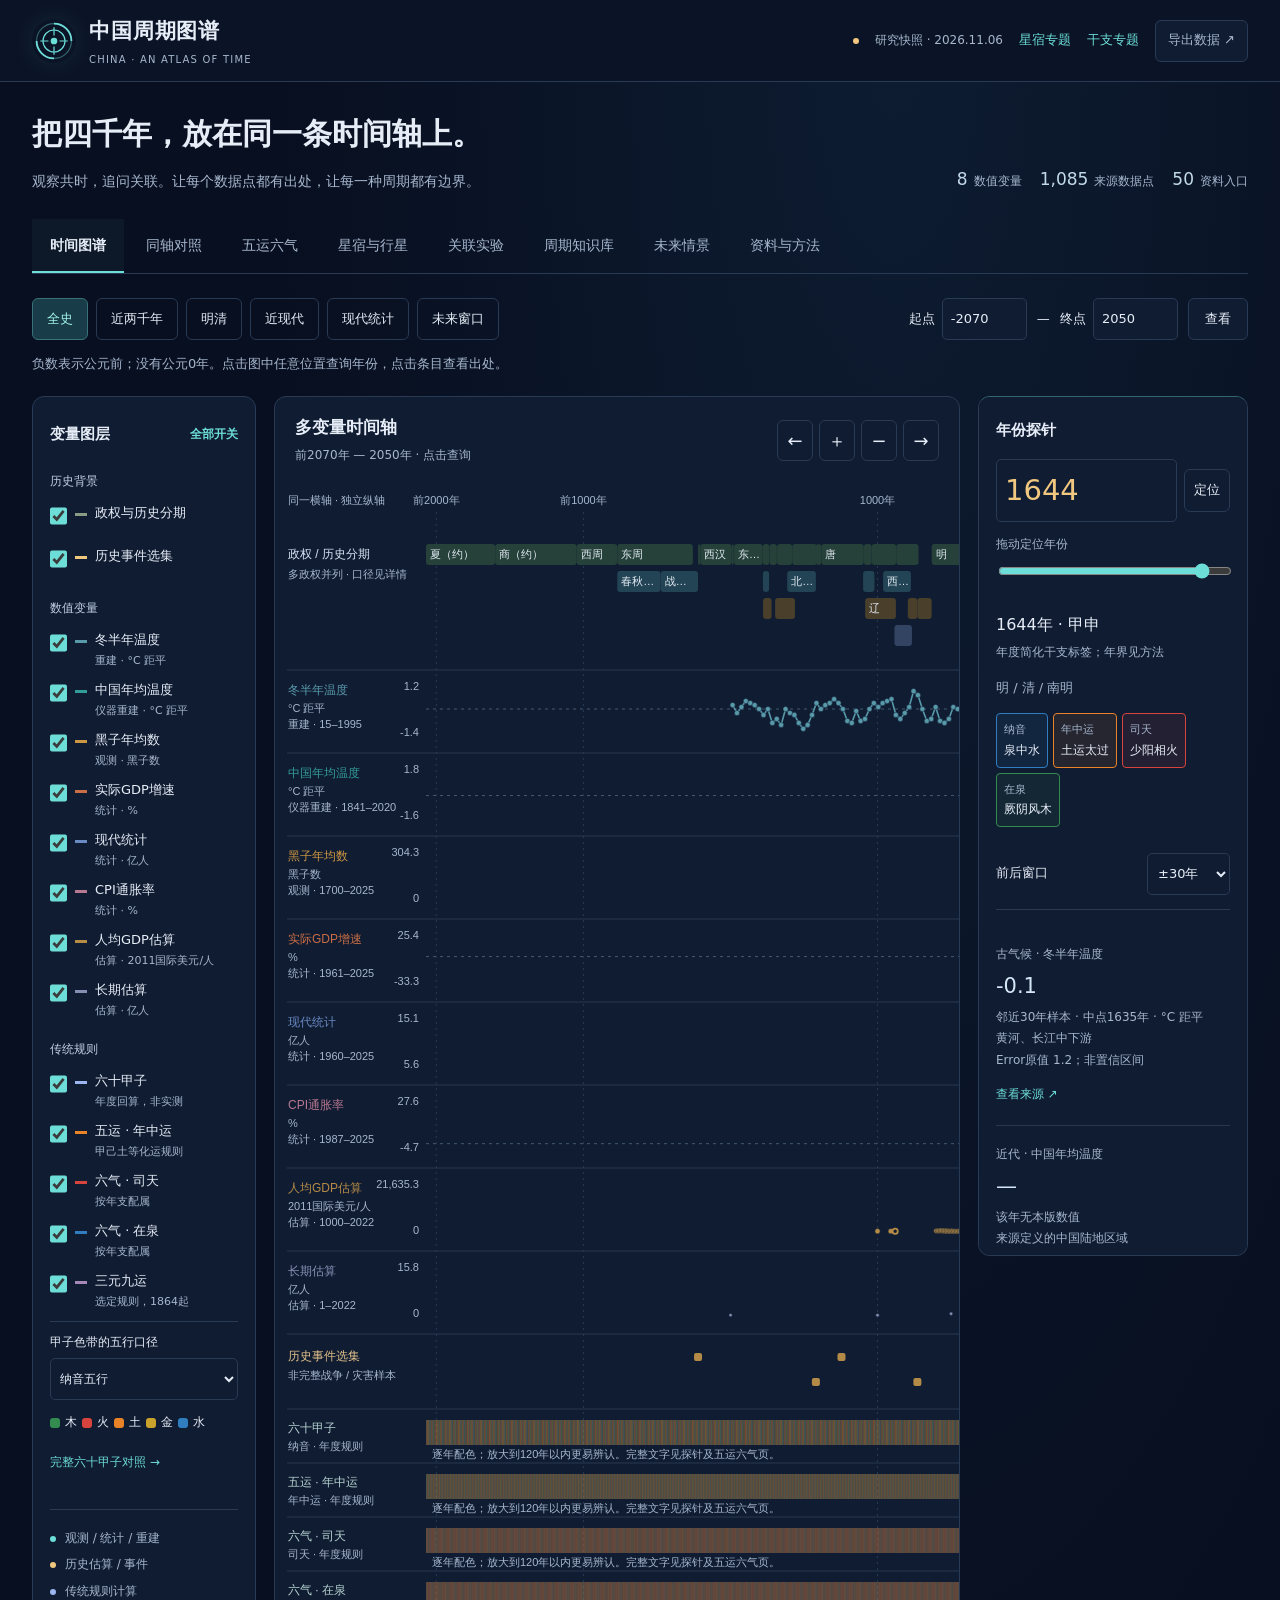
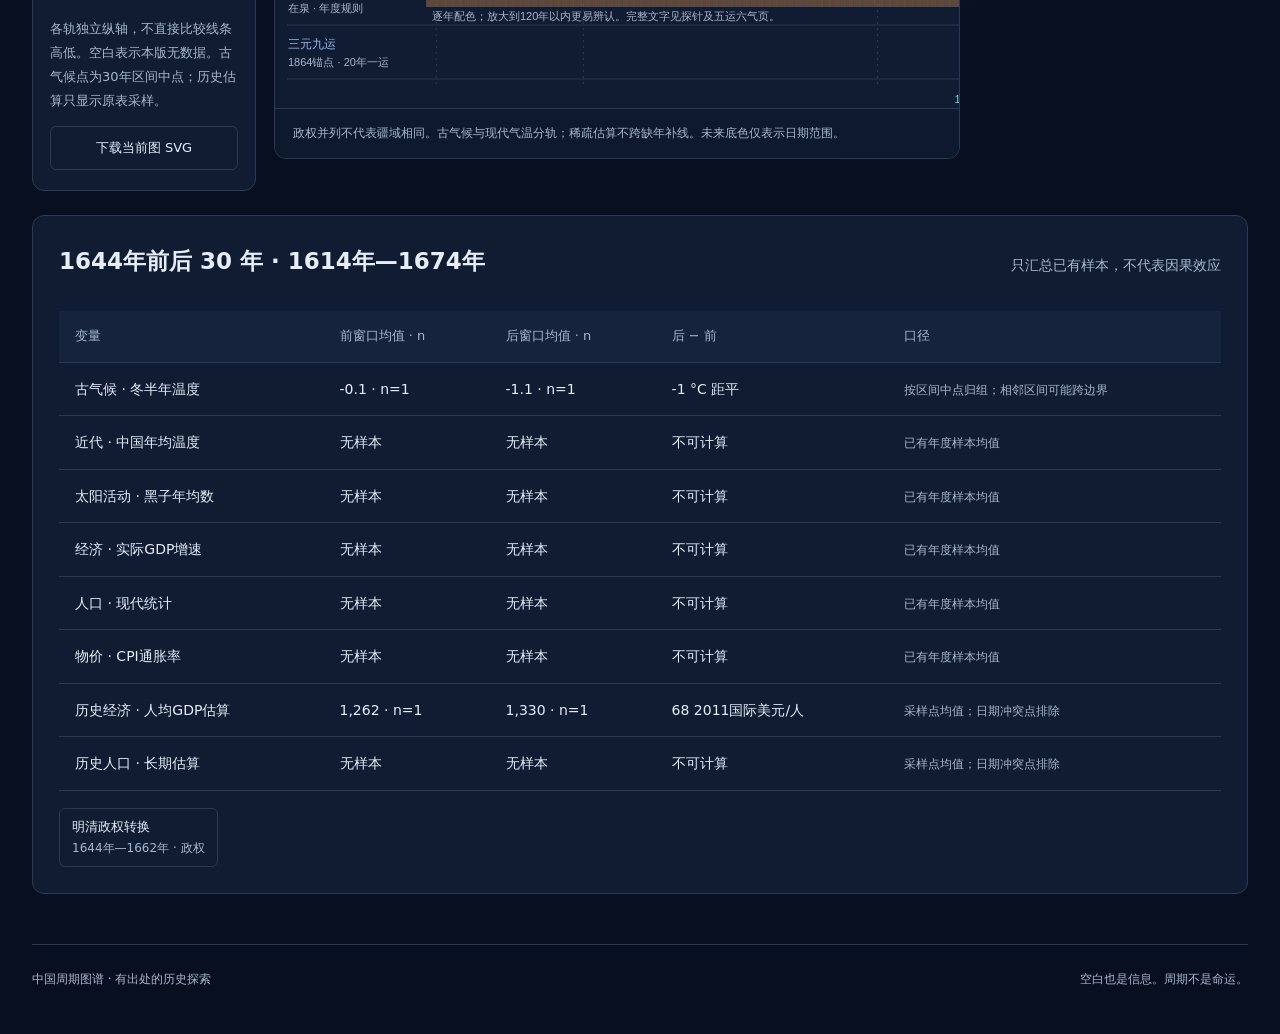
==== commit 9e73da81: "feat(atlas): connect ganzhi topic with atlas and mansions" ====
--- a/index.html
+++ b/index.html
@@ -367,7 +367,7 @@
 </style></head>
 <body>
 <a class="skip-link" href="#workspace">跳到时间图谱</a>
-<header class="topbar"><a class="brand" href="#atlas"><span class="brandmark" aria-hidden="true"><svg viewBox="0 0 48 48" fill="none" stroke="currentColor" stroke-width="1.3"><circle cx="24" cy="24" r="19" opacity=".4"/><path d="M24 5a19 19 0 0 1 19 19M24 43A19 19 0 0 1 5 24" stroke-width="2"/><circle cx="24" cy="24" r="12"/><path d="M24 9v9m15 6h-9m-6 15v-9M9 24h9"/><circle cx="24" cy="24" r="3" fill="currentColor"/></svg></span><span>中国周期图谱<small>CHINA · AN ATLAS OF TIME</small></span></a><div class="edition"><i></i> 研究快照 · 2026.11.06 <a class="topic-link" href="mansions/" aria-label="二十八宿专题">星宿专题</a><button id="exportAll" class="quiet">导出数据 ↗</button></div></header>
+<header class="topbar"><a class="brand" href="#atlas"><span class="brandmark" aria-hidden="true"><svg viewBox="0 0 48 48" fill="none" stroke="currentColor" stroke-width="1.3"><circle cx="24" cy="24" r="19" opacity=".4"/><path d="M24 5a19 19 0 0 1 19 19M24 43A19 19 0 0 1 5 24" stroke-width="2"/><circle cx="24" cy="24" r="12"/><path d="M24 9v9m15 6h-9m-6 15v-9M9 24h9"/><circle cx="24" cy="24" r="3" fill="currentColor"/></svg></span><span>中国周期图谱<small>CHINA · AN ATLAS OF TIME</small></span></a><div class="edition"><i></i> 研究快照 · 2026.11.06 <a class="topic-link" href="mansions/" aria-label="二十八宿专题">星宿专题</a><a class="topic-link" href="ganzhi/" aria-label="天干地支专题">干支专题</a><button id="exportAll" class="quiet">导出数据 ↗</button></div></header>
 <main id="workspace" tabindex="-1">
 <section class="hero"><div><h1>把四千年，放在同一条时间轴上。</h1><p class="hero-sub">观察共时，追问关联。让每个数据点都有出处，让每一种周期都有边界。</p></div><div class="hero-facts" aria-label="数据覆盖"><div><strong id="countSeries">—</strong><span>数值变量</span></div><div><strong id="countPoints">—</strong><span>来源数据点</span></div><div><strong id="countSources">—</strong><span>资料入口</span></div></div></section>
 <nav class="tabs" aria-label="主导航"><button data-tab="atlas" class="active"><span>时间图谱</span></button><button data-tab="overlay"><span>同轴对照</span></button><button data-tab="wuxing"><span>五运六气</span></button><button data-tab="astronomy"><span>星宿与行星</span></button><button data-tab="lab"><span>关联实验</span></button><button data-tab="knowledge"><span>周期知识库</span></button><button data-tab="future"><span>未来情景</span></button><button data-tab="sources"><span>资料与方法</span></button></nav>
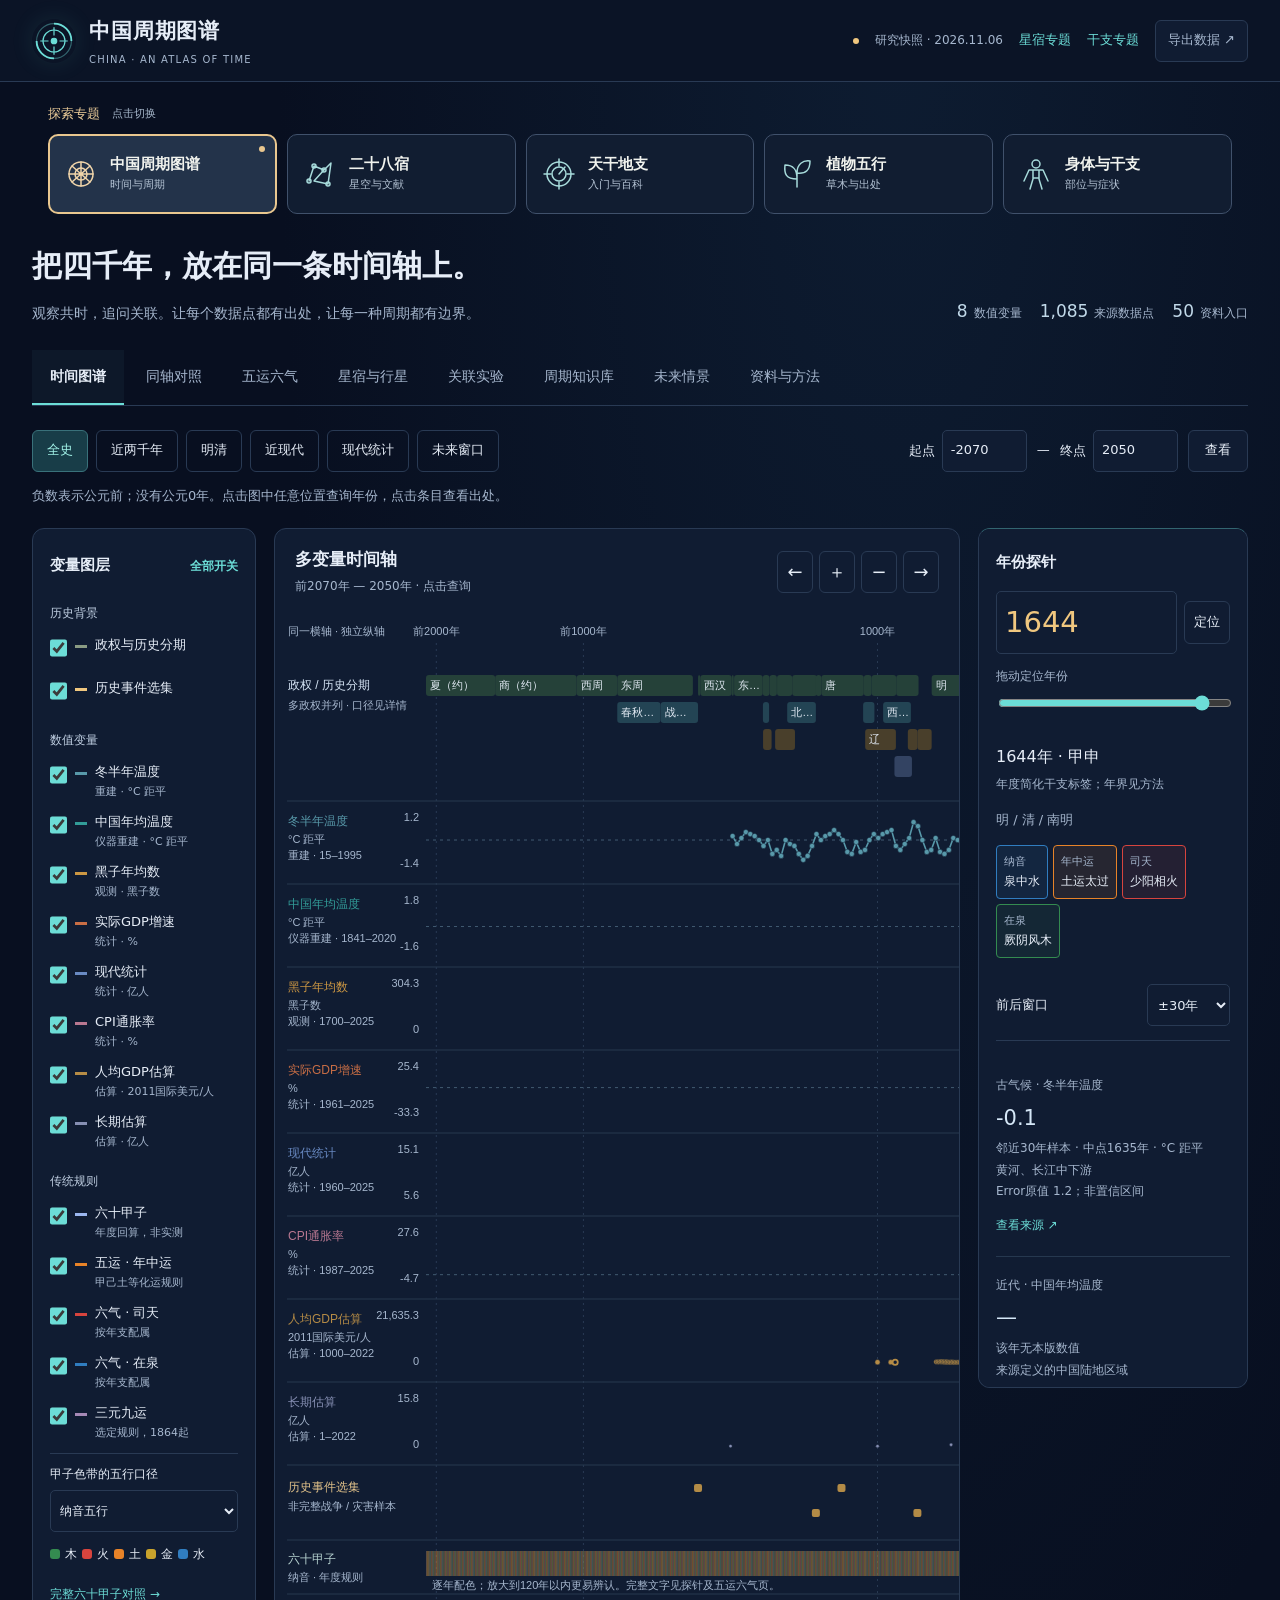
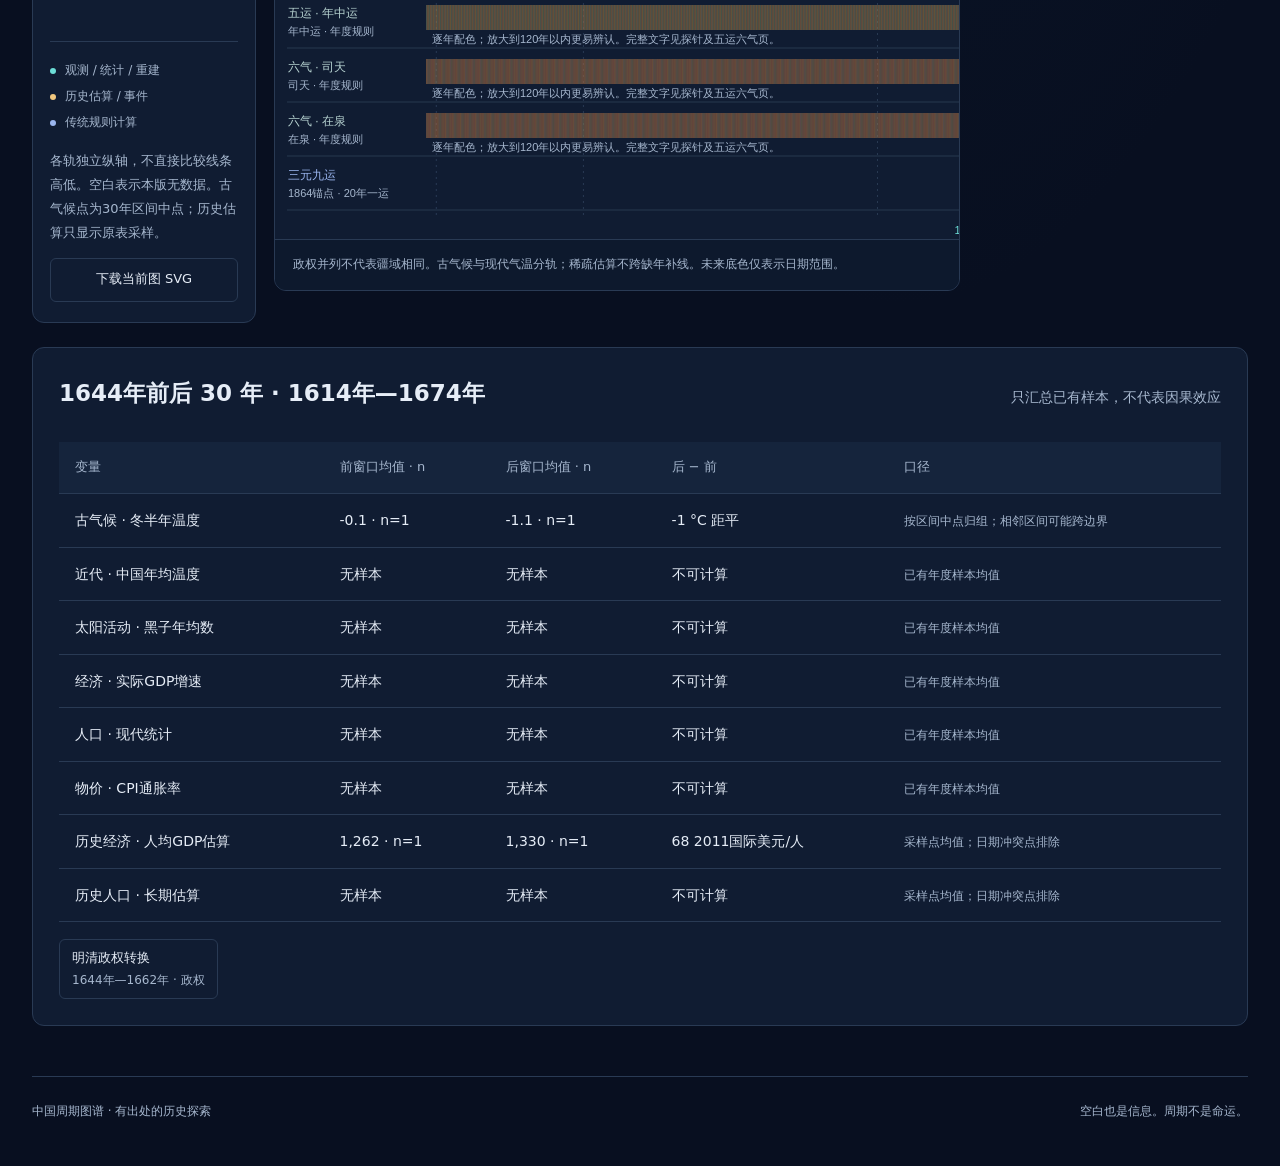
==== commit 13dea66c: "feat: explain body correspondences and add prominent topic navigation" ====
--- a/index.html
+++ b/index.html
@@ -364,10 +364,11 @@
 .mobile-chart-hint{display:none}#chartHost:focus-visible{outline:2px solid var(--teal);outline-offset:-2px}@media(max-width:750px){.mobile-chart-hint{display:block;margin:0;padding:0 14px 12px;font-size:12px;color:var(--muted)}}
 
 .slider-label{display:block;font-size:12px;color:var(--muted);margin-top:10px}.tab-panel{padding-bottom:20px}
-</style></head>
+</style><link rel="stylesheet" href="shared/topics.css"></head>
 <body>
 <a class="skip-link" href="#workspace">跳到时间图谱</a>
 <header class="topbar"><a class="brand" href="#atlas"><span class="brandmark" aria-hidden="true"><svg viewBox="0 0 48 48" fill="none" stroke="currentColor" stroke-width="1.3"><circle cx="24" cy="24" r="19" opacity=".4"/><path d="M24 5a19 19 0 0 1 19 19M24 43A19 19 0 0 1 5 24" stroke-width="2"/><circle cx="24" cy="24" r="12"/><path d="M24 9v9m15 6h-9m-6 15v-9M9 24h9"/><circle cx="24" cy="24" r="3" fill="currentColor"/></svg></span><span>中国周期图谱<small>CHINA · AN ATLAS OF TIME</small></span></a><div class="edition"><i></i> 研究快照 · 2026.11.06 <a class="topic-link" href="mansions/" aria-label="二十八宿专题">星宿专题</a><a class="topic-link" href="ganzhi/" aria-label="天干地支专题">干支专题</a><button id="exportAll" class="quiet">导出数据 ↗</button></div></header>
+<!-- topic-switcher:start --><nav class="topic-switcher" aria-label="专题切换" data-topic-site="atlas"><p>探索专题<span>点击切换</span></p><div><a href="./" data-topic="atlas"><svg viewBox="0 0 32 32" aria-hidden="true"><circle cx="16" cy="16" r="12"/><path d="M4 16h24M16 4v24M7 8l18 16M7 24 25 8"/><circle cx="16" cy="16" r="6"/></svg><span><strong>中国周期图谱</strong><small>时间与周期</small></span></a><a href="mansions/" data-topic="mansions"><svg viewBox="0 0 32 32" aria-hidden="true"><path d="m5 23 5-15 10 4 7-7-3 21-14-3 10-11"/><circle cx="10" cy="8" r="2"/><circle cx="20" cy="12" r="2"/><circle cx="24" cy="26" r="2"/><circle cx="5" cy="23" r="2"/></svg><span><strong>二十八宿</strong><small>星空与文献</small></span></a><a href="ganzhi/" data-topic="ganzhi"><svg viewBox="0 0 32 32" aria-hidden="true"><circle cx="16" cy="16" r="12"/><circle cx="16" cy="16" r="7"/><path d="M16 1v7m0 16v7M1 16h7m16 0h7M16 16l6-7"/></svg><span><strong>天干地支</strong><small>入门与百科</small></span></a><a href="ganzhi/#plants" data-topic="plants"><svg viewBox="0 0 32 32" aria-hidden="true"><path d="M16 29V13M16 21C5 21 3 16 4 7c9 0 12 5 12 14Zm0-6C16 6 22 2 29 3c0 9-4 13-13 12Z"/></svg><span><strong>植物五行</strong><small>草木与出处</small></span></a><a href="ganzhi/#body" data-topic="body"><svg viewBox="0 0 32 32" aria-hidden="true"><circle cx="16" cy="6" r="4"/><path d="M9 12h14l5 11M9 12 4 23m9-10v8l-3 10m9-18v8l3 10M13 20h6"/></svg><span><strong>身体与干支</strong><small>部位与症状</small></span></a></div></nav><!-- topic-switcher:end -->
 <main id="workspace" tabindex="-1">
 <section class="hero"><div><h1>把四千年，放在同一条时间轴上。</h1><p class="hero-sub">观察共时，追问关联。让每个数据点都有出处，让每一种周期都有边界。</p></div><div class="hero-facts" aria-label="数据覆盖"><div><strong id="countSeries">—</strong><span>数值变量</span></div><div><strong id="countPoints">—</strong><span>来源数据点</span></div><div><strong id="countSources">—</strong><span>资料入口</span></div></div></section>
 <nav class="tabs" aria-label="主导航"><button data-tab="atlas" class="active"><span>时间图谱</span></button><button data-tab="overlay"><span>同轴对照</span></button><button data-tab="wuxing"><span>五运六气</span></button><button data-tab="astronomy"><span>星宿与行星</span></button><button data-tab="lab"><span>关联实验</span></button><button data-tab="knowledge"><span>周期知识库</span></button><button data-tab="future"><span>未来情景</span></button><button data-tab="sources"><span>资料与方法</span></button></nav>
@@ -7101,4 +7102,4 @@
  const target=location.hash.slice(1);if(['overlay','wuxing','astronomy','atlas','lab','knowledge','future','sources'].includes(target))switchTab(target);
 })();
 </script>
-</body></html>
+<script type="module" src="shared/topics.mjs"></script></body></html>
--- a/shared/topics.css
+++ b/shared/topics.css
@@ -0,0 +1,7 @@
+/* Shared navigation uses its own tokens to remain legible in each site's theme. */
+.topic-switcher{box-sizing:border-box;width:min(1320px,calc(100% - 96px));margin:22px auto 0;padding:0;color:#eef1ed;font-family:system-ui,"Microsoft YaHei",sans-serif}.topic-switcher *{box-sizing:border-box}.topic-switcher>p{display:flex;gap:12px;align-items:center;margin:0 0 10px;font-size:13px;color:#eacb98;line-height:1.5}.topic-switcher>p>span{color:#a5b6c9;font-size:11px}.topic-switcher>div{display:grid;grid-template-columns:repeat(5,minmax(0,1fr));gap:10px}.topic-switcher a{display:flex;align-items:center;gap:13px;min-height:80px;padding:14px 16px;border:1px solid #40516b;border-radius:10px;background:#111d31;color:#f1f3ee;text-decoration:none;position:relative;transition:border-color .18s,background .18s}.topic-switcher a:hover{border-color:#89d7d1;background:#1b2c42;color:#fff}.topic-switcher a[aria-current=page]{border:2px solid #e9c78f;background:#23334a;padding:13px 15px}.topic-switcher a[aria-current=page]:after{content:'';position:absolute;right:10px;top:10px;width:6px;height:6px;border-radius:50%;background:#e9c78f}.topic-switcher svg{display:block;flex:0 0 32px;width:32px;height:32px;fill:none;stroke:#a7dbdb;stroke-width:1.5;stroke-linecap:round;stroke-linejoin:round}.topic-switcher a[aria-current=page] svg{stroke:#f0d5aa}.topic-switcher strong{display:block;font-size:15px;font-weight:600;line-height:1.6;white-space:nowrap}.topic-switcher small{display:block;font-size:11px;line-height:1.7;color:#b4c3d4;white-space:nowrap}.topic-switcher a:focus-visible{outline:3px solid #89e9df;outline-offset:4px}
+@media(max-width:1100px){.topic-switcher{width:calc(100% - 56px)}.topic-switcher a{gap:8px;padding:12px 10px}.topic-switcher a[aria-current=page]{padding:11px 9px}.topic-switcher svg{flex-basis:27px;width:27px;height:27px}.topic-switcher strong{font-size:13px}.topic-switcher small{font-size:10px}}
+@media(max-width:760px){.topic-switcher{width:calc(100% - 36px);margin-top:18px}.topic-switcher>div{grid-template-columns:repeat(2,minmax(0,1fr));gap:8px}.topic-switcher a{min-height:64px;padding:10px 12px;gap:12px}.topic-switcher a[aria-current=page]{padding:9px 11px}.topic-switcher a:last-child{grid-column:1/-1}.topic-switcher strong{font-size:14px}.topic-switcher small{font-size:10px}.topic-switcher svg{width:28px;height:28px;flex-basis:28px}.topic-switcher a:last-child>span{display:flex;align-items:center;gap:14px}}
+@media(prefers-reduced-motion:reduce){.topic-switcher a{transition:none}}
+@media print{.topic-switcher{display:none}}
+@media(max-width:760px){.topic-switcher[data-topic-site=mansions]>div{grid-template-columns:repeat(5,minmax(0,1fr));gap:6px}.topic-switcher[data-topic-site=mansions] a{flex-direction:column;justify-content:center;gap:6px;padding:9px 4px;min-height:86px;text-align:center}.topic-switcher[data-topic-site=mansions] a[aria-current=page]{padding:8px 3px}.topic-switcher[data-topic-site=mansions] a:last-child{grid-column:auto}.topic-switcher[data-topic-site=mansions] a:last-child>span{display:block}.topic-switcher[data-topic-site=mansions] strong{font-size:12px;white-space:normal;line-height:1.5}.topic-switcher[data-topic-site=mansions] small{display:none}.topic-switcher[data-topic-site=mansions] svg{width:26px;height:26px;flex-basis:26px}}
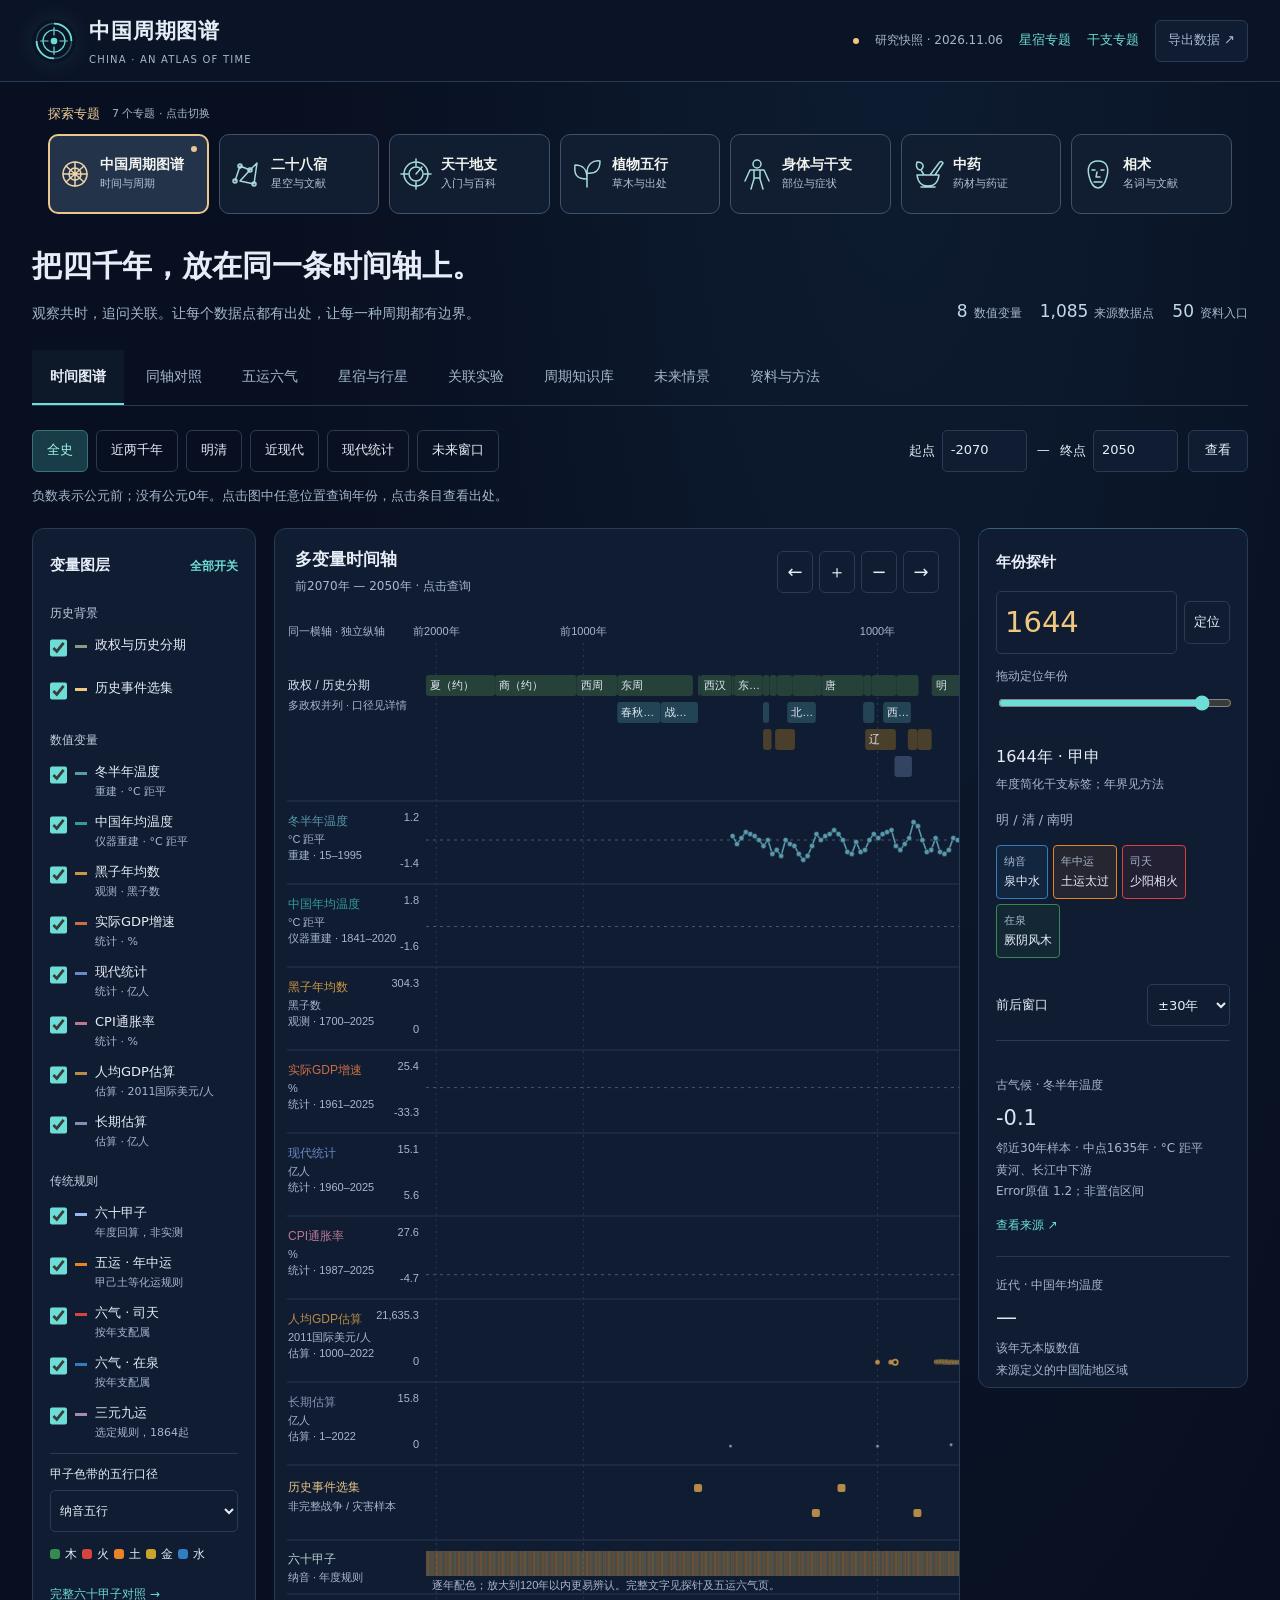
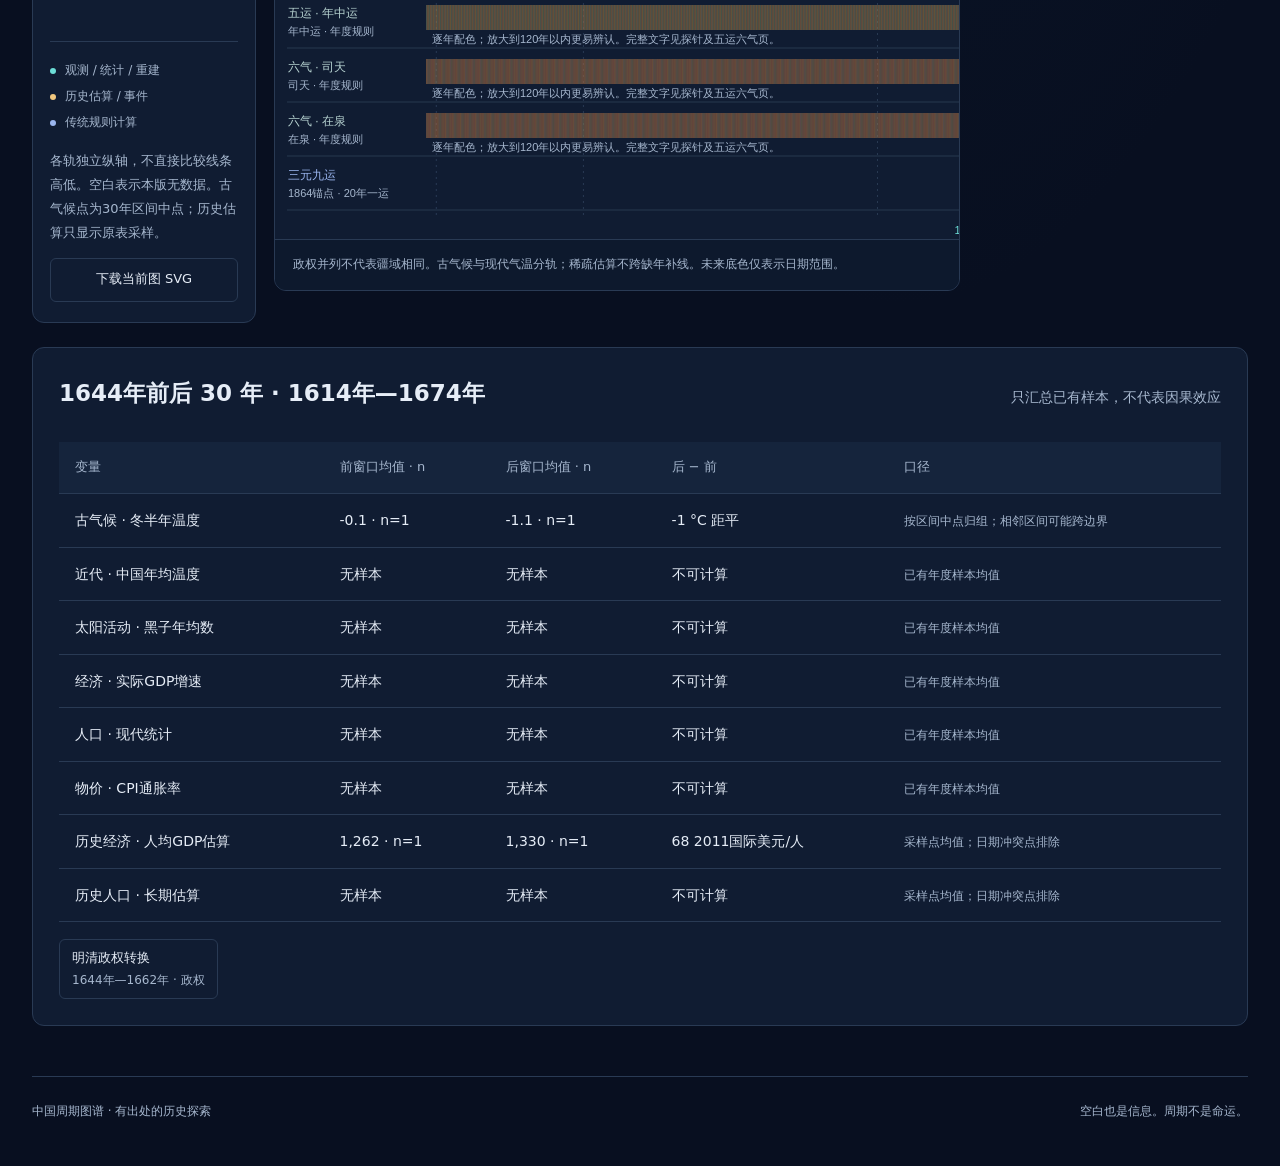
==== commit 69618454: "feat(topics): add sourced herbal medicine and physiognomy reading topics" ====
--- a/index.html
+++ b/index.html
@@ -368,7 +368,7 @@
 <body>
 <a class="skip-link" href="#workspace">跳到时间图谱</a>
 <header class="topbar"><a class="brand" href="#atlas"><span class="brandmark" aria-hidden="true"><svg viewBox="0 0 48 48" fill="none" stroke="currentColor" stroke-width="1.3"><circle cx="24" cy="24" r="19" opacity=".4"/><path d="M24 5a19 19 0 0 1 19 19M24 43A19 19 0 0 1 5 24" stroke-width="2"/><circle cx="24" cy="24" r="12"/><path d="M24 9v9m15 6h-9m-6 15v-9M9 24h9"/><circle cx="24" cy="24" r="3" fill="currentColor"/></svg></span><span>中国周期图谱<small>CHINA · AN ATLAS OF TIME</small></span></a><div class="edition"><i></i> 研究快照 · 2026.11.06 <a class="topic-link" href="mansions/" aria-label="二十八宿专题">星宿专题</a><a class="topic-link" href="ganzhi/" aria-label="天干地支专题">干支专题</a><button id="exportAll" class="quiet">导出数据 ↗</button></div></header>
-<!-- topic-switcher:start --><nav class="topic-switcher" aria-label="专题切换" data-topic-site="atlas"><p>探索专题<span>点击切换</span></p><div><a href="./" data-topic="atlas"><svg viewBox="0 0 32 32" aria-hidden="true"><circle cx="16" cy="16" r="12"/><path d="M4 16h24M16 4v24M7 8l18 16M7 24 25 8"/><circle cx="16" cy="16" r="6"/></svg><span><strong>中国周期图谱</strong><small>时间与周期</small></span></a><a href="mansions/" data-topic="mansions"><svg viewBox="0 0 32 32" aria-hidden="true"><path d="m5 23 5-15 10 4 7-7-3 21-14-3 10-11"/><circle cx="10" cy="8" r="2"/><circle cx="20" cy="12" r="2"/><circle cx="24" cy="26" r="2"/><circle cx="5" cy="23" r="2"/></svg><span><strong>二十八宿</strong><small>星空与文献</small></span></a><a href="ganzhi/" data-topic="ganzhi"><svg viewBox="0 0 32 32" aria-hidden="true"><circle cx="16" cy="16" r="12"/><circle cx="16" cy="16" r="7"/><path d="M16 1v7m0 16v7M1 16h7m16 0h7M16 16l6-7"/></svg><span><strong>天干地支</strong><small>入门与百科</small></span></a><a href="ganzhi/#plants" data-topic="plants"><svg viewBox="0 0 32 32" aria-hidden="true"><path d="M16 29V13M16 21C5 21 3 16 4 7c9 0 12 5 12 14Zm0-6C16 6 22 2 29 3c0 9-4 13-13 12Z"/></svg><span><strong>植物五行</strong><small>草木与出处</small></span></a><a href="ganzhi/#body" data-topic="body"><svg viewBox="0 0 32 32" aria-hidden="true"><circle cx="16" cy="6" r="4"/><path d="M9 12h14l5 11M9 12 4 23m9-10v8l-3 10m9-18v8l3 10M13 20h6"/></svg><span><strong>身体与干支</strong><small>部位与症状</small></span></a></div></nav><!-- topic-switcher:end -->
+<!-- topic-switcher:start --><nav class="topic-switcher" aria-label="专题切换" data-topic-site="atlas"><p>探索专题<span>7 个专题 · <span class="topic-scroll-hint">左右滑动，</span>点击切换</span></p><div><a href="./" data-topic="atlas"><svg viewBox="0 0 32 32" aria-hidden="true"><circle cx="16" cy="16" r="12"/><path d="M4 16h24M16 4v24M7 8l18 16M7 24 25 8"/><circle cx="16" cy="16" r="6"/></svg><span><strong>中国周期图谱</strong><small>时间与周期</small></span></a><a href="mansions/" data-topic="mansions"><svg viewBox="0 0 32 32" aria-hidden="true"><path d="m5 23 5-15 10 4 7-7-3 21-14-3 10-11"/><circle cx="10" cy="8" r="2"/><circle cx="20" cy="12" r="2"/><circle cx="24" cy="26" r="2"/><circle cx="5" cy="23" r="2"/></svg><span><strong>二十八宿</strong><small>星空与文献</small></span></a><a href="ganzhi/" data-topic="ganzhi"><svg viewBox="0 0 32 32" aria-hidden="true"><circle cx="16" cy="16" r="12"/><circle cx="16" cy="16" r="7"/><path d="M16 1v7m0 16v7M1 16h7m16 0h7M16 16l6-7"/></svg><span><strong>天干地支</strong><small>入门与百科</small></span></a><a href="ganzhi/#plants" data-topic="plants"><svg viewBox="0 0 32 32" aria-hidden="true"><path d="M16 29V13M16 21C5 21 3 16 4 7c9 0 12 5 12 14Zm0-6C16 6 22 2 29 3c0 9-4 13-13 12Z"/></svg><span><strong>植物五行</strong><small>草木与出处</small></span></a><a href="ganzhi/#body" data-topic="body"><svg viewBox="0 0 32 32" aria-hidden="true"><circle cx="16" cy="6" r="4"/><path d="M9 12h14l5 11M9 12 4 23m9-10v8l-3 10m9-18v8l3 10M13 20h6"/></svg><span><strong>身体与干支</strong><small>部位与症状</small></span></a><a href="ganzhi/#herbs" data-topic="herbs"><svg viewBox="0 0 32 32" aria-hidden="true"><path d="M5 17h22c-1 8-5 11-11 11S6 25 5 17Zm4 12h14M18 17 27 5q2-3 4 0L23 17M9 12C4 12 4 7 5 4c6 0 8 4 4 8Zm0 0 3 5"/></svg><span><strong>中药</strong><small>药材与药证</small></span></a><a href="ganzhi/#physiognomy" data-topic="physiognomy"><svg viewBox="0 0 32 32" aria-hidden="true"><path d="M16 3C7 3 5 10 7 18s5 12 9 12 7-4 9-12S25 3 16 3ZM10 12h3m6 0h3m-7 2-1 5h4m-6 5h8"/></svg><span><strong>相术</strong><small>名词与文献</small></span></a></div></nav><!-- topic-switcher:end -->
 <main id="workspace" tabindex="-1">
 <section class="hero"><div><h1>把四千年，放在同一条时间轴上。</h1><p class="hero-sub">观察共时，追问关联。让每个数据点都有出处，让每一种周期都有边界。</p></div><div class="hero-facts" aria-label="数据覆盖"><div><strong id="countSeries">—</strong><span>数值变量</span></div><div><strong id="countPoints">—</strong><span>来源数据点</span></div><div><strong id="countSources">—</strong><span>资料入口</span></div></div></section>
 <nav class="tabs" aria-label="主导航"><button data-tab="atlas" class="active"><span>时间图谱</span></button><button data-tab="overlay"><span>同轴对照</span></button><button data-tab="wuxing"><span>五运六气</span></button><button data-tab="astronomy"><span>星宿与行星</span></button><button data-tab="lab"><span>关联实验</span></button><button data-tab="knowledge"><span>周期知识库</span></button><button data-tab="future"><span>未来情景</span></button><button data-tab="sources"><span>资料与方法</span></button></nav>
--- a/shared/topics.css
+++ b/shared/topics.css
@@ -1,7 +1,8 @@
 /* Shared navigation uses its own tokens to remain legible in each site's theme. */
-.topic-switcher{box-sizing:border-box;width:min(1320px,calc(100% - 96px));margin:22px auto 0;padding:0;color:#eef1ed;font-family:system-ui,"Microsoft YaHei",sans-serif}.topic-switcher *{box-sizing:border-box}.topic-switcher>p{display:flex;gap:12px;align-items:center;margin:0 0 10px;font-size:13px;color:#eacb98;line-height:1.5}.topic-switcher>p>span{color:#a5b6c9;font-size:11px}.topic-switcher>div{display:grid;grid-template-columns:repeat(5,minmax(0,1fr));gap:10px}.topic-switcher a{display:flex;align-items:center;gap:13px;min-height:80px;padding:14px 16px;border:1px solid #40516b;border-radius:10px;background:#111d31;color:#f1f3ee;text-decoration:none;position:relative;transition:border-color .18s,background .18s}.topic-switcher a:hover{border-color:#89d7d1;background:#1b2c42;color:#fff}.topic-switcher a[aria-current=page]{border:2px solid #e9c78f;background:#23334a;padding:13px 15px}.topic-switcher a[aria-current=page]:after{content:'';position:absolute;right:10px;top:10px;width:6px;height:6px;border-radius:50%;background:#e9c78f}.topic-switcher svg{display:block;flex:0 0 32px;width:32px;height:32px;fill:none;stroke:#a7dbdb;stroke-width:1.5;stroke-linecap:round;stroke-linejoin:round}.topic-switcher a[aria-current=page] svg{stroke:#f0d5aa}.topic-switcher strong{display:block;font-size:15px;font-weight:600;line-height:1.6;white-space:nowrap}.topic-switcher small{display:block;font-size:11px;line-height:1.7;color:#b4c3d4;white-space:nowrap}.topic-switcher a:focus-visible{outline:3px solid #89e9df;outline-offset:4px}
-@media(max-width:1100px){.topic-switcher{width:calc(100% - 56px)}.topic-switcher a{gap:8px;padding:12px 10px}.topic-switcher a[aria-current=page]{padding:11px 9px}.topic-switcher svg{flex-basis:27px;width:27px;height:27px}.topic-switcher strong{font-size:13px}.topic-switcher small{font-size:10px}}
-@media(max-width:760px){.topic-switcher{width:calc(100% - 36px);margin-top:18px}.topic-switcher>div{grid-template-columns:repeat(2,minmax(0,1fr));gap:8px}.topic-switcher a{min-height:64px;padding:10px 12px;gap:12px}.topic-switcher a[aria-current=page]{padding:9px 11px}.topic-switcher a:last-child{grid-column:1/-1}.topic-switcher strong{font-size:14px}.topic-switcher small{font-size:10px}.topic-switcher svg{width:28px;height:28px;flex-basis:28px}.topic-switcher a:last-child>span{display:flex;align-items:center;gap:14px}}
+.topic-switcher{box-sizing:border-box;width:min(1320px,calc(100% - 96px));margin:22px auto 0;padding:0;color:#eef1ed;font-family:system-ui,"Microsoft YaHei",sans-serif}.topic-switcher *{box-sizing:border-box}.topic-switcher>p{display:flex;gap:12px;align-items:center;margin:0 0 10px;font-size:13px;color:#eacb98;line-height:1.5}.topic-switcher>p>span{color:#a5b6c9;font-size:11px}.topic-switcher>div{display:grid;grid-template-columns:repeat(7,minmax(0,1fr));gap:10px}.topic-switcher a{display:flex;align-items:center;gap:9px;min-height:80px;padding:14px 10px;border:1px solid #40516b;border-radius:10px;background:#111d31;color:#f1f3ee;text-decoration:none;position:relative;transition:border-color .18s,background .18s}.topic-switcher a:hover{border-color:#89d7d1;background:#1b2c42;color:#fff}.topic-switcher a[aria-current=page]{border:2px solid #e9c78f;background:#23334a;padding:13px 9px}.topic-switcher a[aria-current=page]:after{content:'';position:absolute;right:10px;top:10px;width:6px;height:6px;border-radius:50%;background:#e9c78f}.topic-switcher svg{display:block;flex:0 0 32px;width:32px;height:32px;fill:none;stroke:#a7dbdb;stroke-width:1.5;stroke-linecap:round;stroke-linejoin:round}.topic-switcher a[aria-current=page] svg{stroke:#f0d5aa}.topic-switcher strong{display:block;font-size:14px;font-weight:600;line-height:1.6;white-space:nowrap}.topic-switcher small{display:block;font-size:11px;line-height:1.7;color:#b4c3d4;white-space:nowrap}.topic-switcher a:focus-visible{outline:3px solid #89e9df;outline-offset:4px}
+
+.topic-scroll-hint{display:none}
+@media(max-width:1250px){.topic-switcher{width:calc(100% - 56px)}.topic-switcher>div{display:flex;overflow-x:auto;gap:8px;padding:5px 4px 12px;scroll-snap-type:x proximity;scrollbar-width:thin;scrollbar-color:#647c94 #111d31}.topic-switcher a{flex:0 0 174px;scroll-snap-align:center}.topic-scroll-hint{display:inline}}
+@media(max-width:760px){.topic-switcher{width:calc(100% - 28px);margin-top:18px}.topic-switcher>p{padding-left:4px}.topic-switcher a{flex-basis:156px;min-height:68px;padding:10px 12px;gap:10px}.topic-switcher a[aria-current=page]{padding:9px 11px}.topic-switcher svg{width:26px;height:26px;flex-basis:26px}.topic-switcher strong{font-size:13px}.topic-switcher small{font-size:11px}}
 @media(prefers-reduced-motion:reduce){.topic-switcher a{transition:none}}
 @media print{.topic-switcher{display:none}}
-@media(max-width:760px){.topic-switcher[data-topic-site=mansions]>div{grid-template-columns:repeat(5,minmax(0,1fr));gap:6px}.topic-switcher[data-topic-site=mansions] a{flex-direction:column;justify-content:center;gap:6px;padding:9px 4px;min-height:86px;text-align:center}.topic-switcher[data-topic-site=mansions] a[aria-current=page]{padding:8px 3px}.topic-switcher[data-topic-site=mansions] a:last-child{grid-column:auto}.topic-switcher[data-topic-site=mansions] a:last-child>span{display:block}.topic-switcher[data-topic-site=mansions] strong{font-size:12px;white-space:normal;line-height:1.5}.topic-switcher[data-topic-site=mansions] small{display:none}.topic-switcher[data-topic-site=mansions] svg{width:26px;height:26px;flex-basis:26px}}
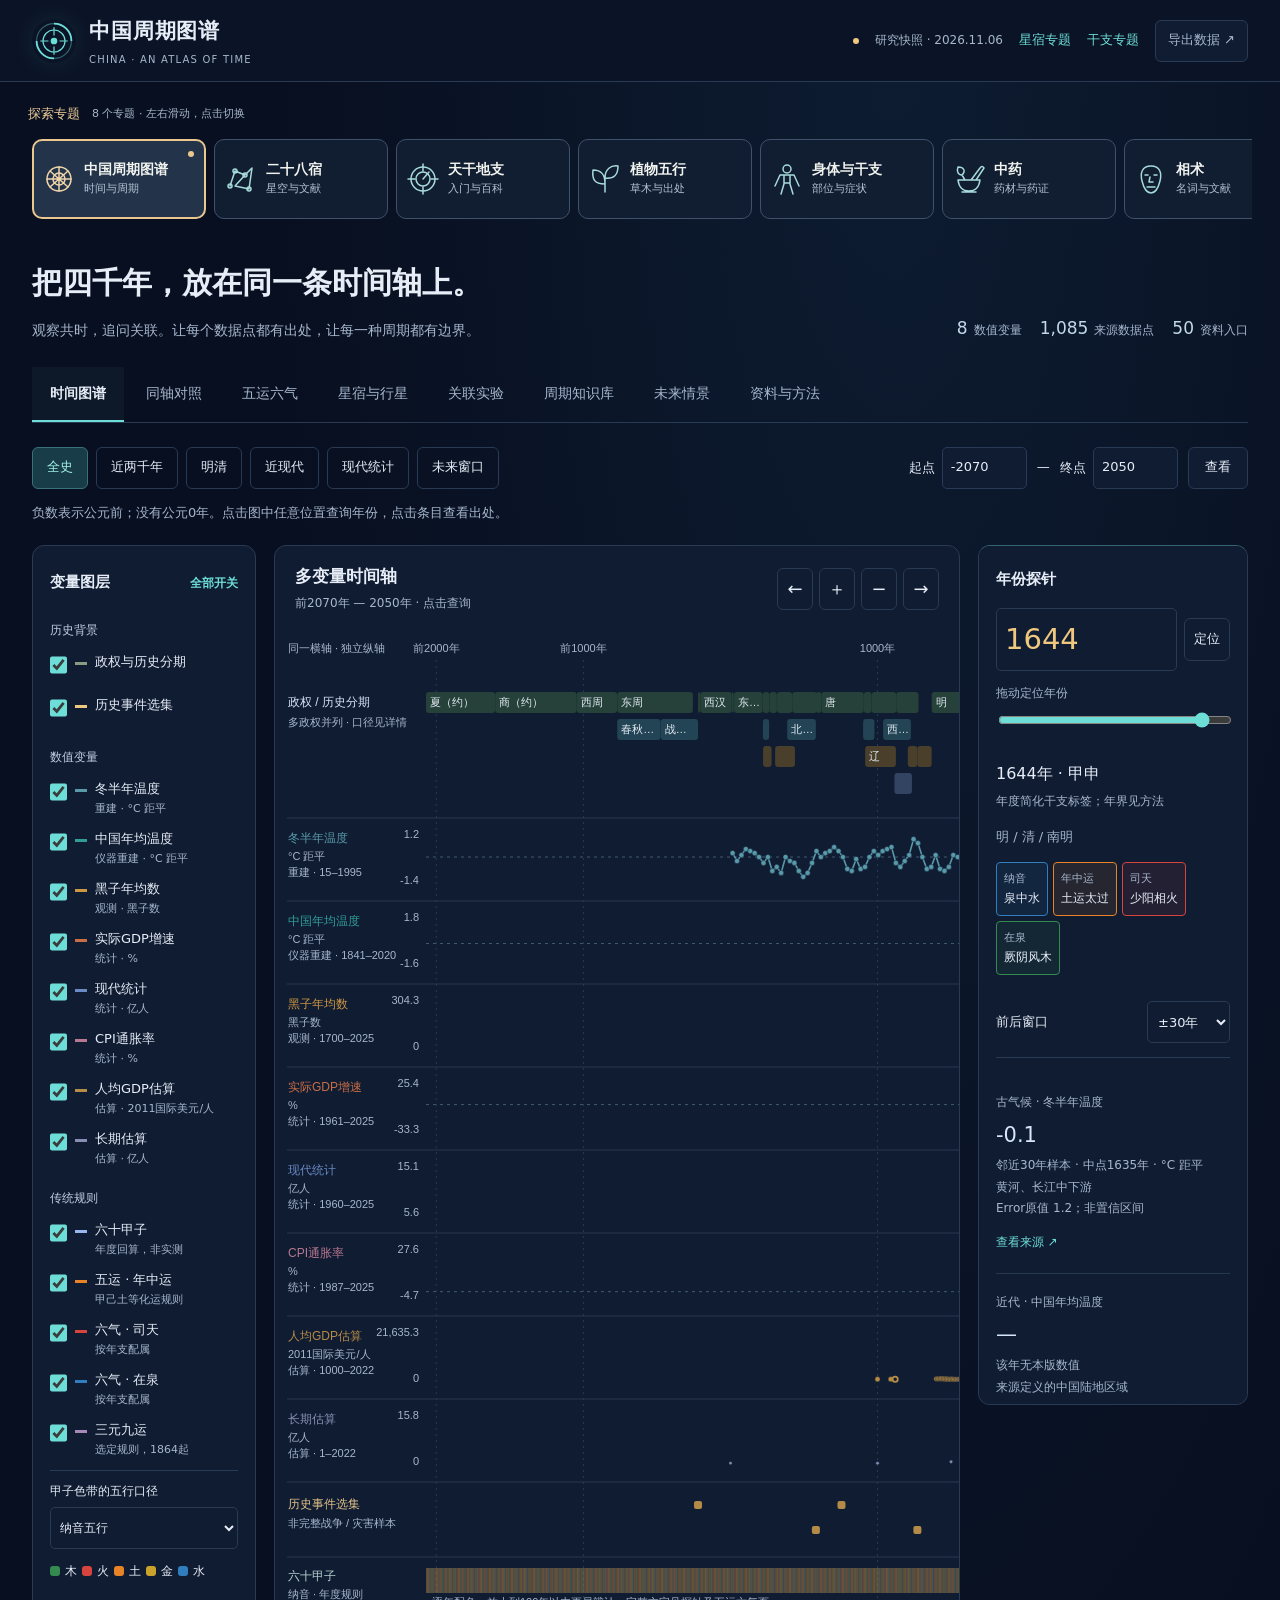
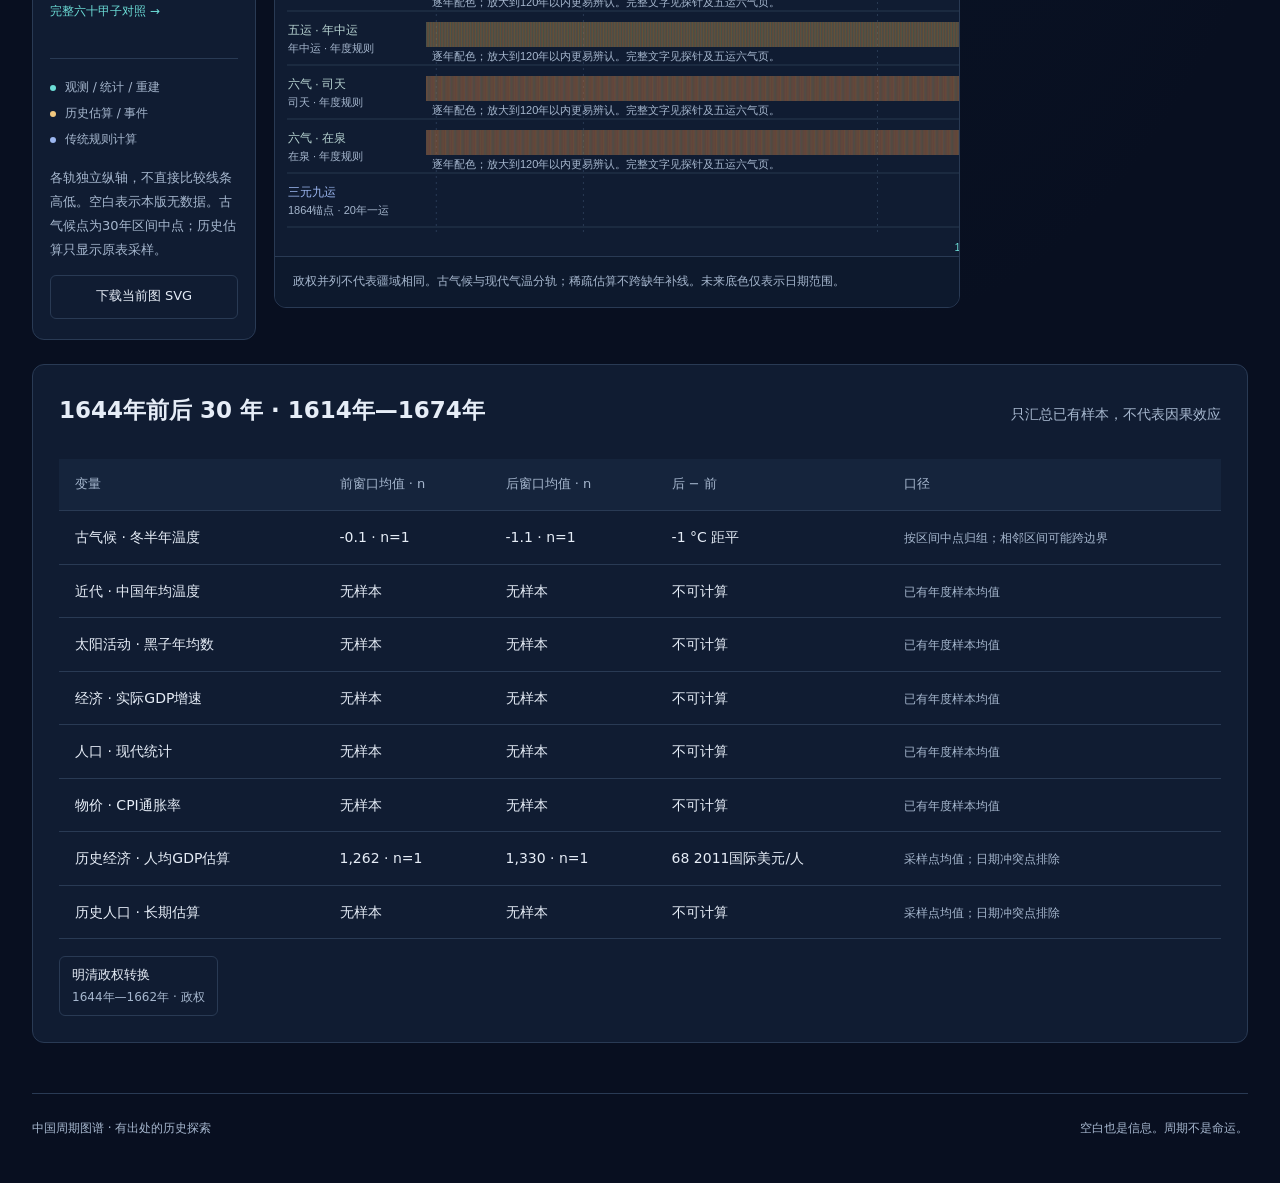
==== commit b76e6260: "feat(acupuncture): add sourced meridian and acupoint reading topic Introduce fourteen channel guides" ====
--- a/index.html
+++ b/index.html
@@ -368,7 +368,7 @@
 <body>
 <a class="skip-link" href="#workspace">跳到时间图谱</a>
 <header class="topbar"><a class="brand" href="#atlas"><span class="brandmark" aria-hidden="true"><svg viewBox="0 0 48 48" fill="none" stroke="currentColor" stroke-width="1.3"><circle cx="24" cy="24" r="19" opacity=".4"/><path d="M24 5a19 19 0 0 1 19 19M24 43A19 19 0 0 1 5 24" stroke-width="2"/><circle cx="24" cy="24" r="12"/><path d="M24 9v9m15 6h-9m-6 15v-9M9 24h9"/><circle cx="24" cy="24" r="3" fill="currentColor"/></svg></span><span>中国周期图谱<small>CHINA · AN ATLAS OF TIME</small></span></a><div class="edition"><i></i> 研究快照 · 2026.11.06 <a class="topic-link" href="mansions/" aria-label="二十八宿专题">星宿专题</a><a class="topic-link" href="ganzhi/" aria-label="天干地支专题">干支专题</a><button id="exportAll" class="quiet">导出数据 ↗</button></div></header>
-<!-- topic-switcher:start --><nav class="topic-switcher" aria-label="专题切换" data-topic-site="atlas"><p>探索专题<span>7 个专题 · <span class="topic-scroll-hint">左右滑动，</span>点击切换</span></p><div><a href="./" data-topic="atlas"><svg viewBox="0 0 32 32" aria-hidden="true"><circle cx="16" cy="16" r="12"/><path d="M4 16h24M16 4v24M7 8l18 16M7 24 25 8"/><circle cx="16" cy="16" r="6"/></svg><span><strong>中国周期图谱</strong><small>时间与周期</small></span></a><a href="mansions/" data-topic="mansions"><svg viewBox="0 0 32 32" aria-hidden="true"><path d="m5 23 5-15 10 4 7-7-3 21-14-3 10-11"/><circle cx="10" cy="8" r="2"/><circle cx="20" cy="12" r="2"/><circle cx="24" cy="26" r="2"/><circle cx="5" cy="23" r="2"/></svg><span><strong>二十八宿</strong><small>星空与文献</small></span></a><a href="ganzhi/" data-topic="ganzhi"><svg viewBox="0 0 32 32" aria-hidden="true"><circle cx="16" cy="16" r="12"/><circle cx="16" cy="16" r="7"/><path d="M16 1v7m0 16v7M1 16h7m16 0h7M16 16l6-7"/></svg><span><strong>天干地支</strong><small>入门与百科</small></span></a><a href="ganzhi/#plants" data-topic="plants"><svg viewBox="0 0 32 32" aria-hidden="true"><path d="M16 29V13M16 21C5 21 3 16 4 7c9 0 12 5 12 14Zm0-6C16 6 22 2 29 3c0 9-4 13-13 12Z"/></svg><span><strong>植物五行</strong><small>草木与出处</small></span></a><a href="ganzhi/#body" data-topic="body"><svg viewBox="0 0 32 32" aria-hidden="true"><circle cx="16" cy="6" r="4"/><path d="M9 12h14l5 11M9 12 4 23m9-10v8l-3 10m9-18v8l3 10M13 20h6"/></svg><span><strong>身体与干支</strong><small>部位与症状</small></span></a><a href="ganzhi/#herbs" data-topic="herbs"><svg viewBox="0 0 32 32" aria-hidden="true"><path d="M5 17h22c-1 8-5 11-11 11S6 25 5 17Zm4 12h14M18 17 27 5q2-3 4 0L23 17M9 12C4 12 4 7 5 4c6 0 8 4 4 8Zm0 0 3 5"/></svg><span><strong>中药</strong><small>药材与药证</small></span></a><a href="ganzhi/#physiognomy" data-topic="physiognomy"><svg viewBox="0 0 32 32" aria-hidden="true"><path d="M16 3C7 3 5 10 7 18s5 12 9 12 7-4 9-12S25 3 16 3ZM10 12h3m6 0h3m-7 2-1 5h4m-6 5h8"/></svg><span><strong>相术</strong><small>名词与文献</small></span></a></div></nav><!-- topic-switcher:end -->
+<!-- topic-switcher:start --><nav class="topic-switcher" aria-label="专题切换" data-topic-site="atlas"><p>探索专题<span>8 个专题 · <span class="topic-scroll-hint">左右滑动，</span>点击切换</span></p><div><a href="./" data-topic="atlas"><svg viewBox="0 0 32 32" aria-hidden="true"><circle cx="16" cy="16" r="12"/><path d="M4 16h24M16 4v24M7 8l18 16M7 24 25 8"/><circle cx="16" cy="16" r="6"/></svg><span><strong>中国周期图谱</strong><small>时间与周期</small></span></a><a href="mansions/" data-topic="mansions"><svg viewBox="0 0 32 32" aria-hidden="true"><path d="m5 23 5-15 10 4 7-7-3 21-14-3 10-11"/><circle cx="10" cy="8" r="2"/><circle cx="20" cy="12" r="2"/><circle cx="24" cy="26" r="2"/><circle cx="5" cy="23" r="2"/></svg><span><strong>二十八宿</strong><small>星空与文献</small></span></a><a href="ganzhi/" data-topic="ganzhi"><svg viewBox="0 0 32 32" aria-hidden="true"><circle cx="16" cy="16" r="12"/><circle cx="16" cy="16" r="7"/><path d="M16 1v7m0 16v7M1 16h7m16 0h7M16 16l6-7"/></svg><span><strong>天干地支</strong><small>入门与百科</small></span></a><a href="ganzhi/#plants" data-topic="plants"><svg viewBox="0 0 32 32" aria-hidden="true"><path d="M16 29V13M16 21C5 21 3 16 4 7c9 0 12 5 12 14Zm0-6C16 6 22 2 29 3c0 9-4 13-13 12Z"/></svg><span><strong>植物五行</strong><small>草木与出处</small></span></a><a href="ganzhi/#body" data-topic="body"><svg viewBox="0 0 32 32" aria-hidden="true"><circle cx="16" cy="6" r="4"/><path d="M9 12h14l5 11M9 12 4 23m9-10v8l-3 10m9-18v8l3 10M13 20h6"/></svg><span><strong>身体与干支</strong><small>部位与症状</small></span></a><a href="ganzhi/#herbs" data-topic="herbs"><svg viewBox="0 0 32 32" aria-hidden="true"><path d="M5 17h22c-1 8-5 11-11 11S6 25 5 17Zm4 12h14M18 17 27 5q2-3 4 0L23 17M9 12C4 12 4 7 5 4c6 0 8 4 4 8Zm0 0 3 5"/></svg><span><strong>中药</strong><small>药材与药证</small></span></a><a href="ganzhi/#physiognomy" data-topic="physiognomy"><svg viewBox="0 0 32 32" aria-hidden="true"><path d="M16 3C7 3 5 10 7 18s5 12 9 12 7-4 9-12S25 3 16 3ZM10 12h3m6 0h3m-7 2-1 5h4m-6 5h8"/></svg><span><strong>相术</strong><small>名词与文献</small></span></a><a href="ganzhi/#acupuncture" data-topic="acupuncture"><svg viewBox="0 0 32 32" aria-hidden="true"><path d="M10 4 22 28M8 5l5-2M19 28l5-2M7 24 25 6M5 22l4 4M23 4l4 4"/><circle cx="16" cy="16" r="6"/></svg><span><strong>针灸</strong><small>经络与穴位</small></span></a></div></nav><!-- topic-switcher:end -->
 <main id="workspace" tabindex="-1">
 <section class="hero"><div><h1>把四千年，放在同一条时间轴上。</h1><p class="hero-sub">观察共时，追问关联。让每个数据点都有出处，让每一种周期都有边界。</p></div><div class="hero-facts" aria-label="数据覆盖"><div><strong id="countSeries">—</strong><span>数值变量</span></div><div><strong id="countPoints">—</strong><span>来源数据点</span></div><div><strong id="countSources">—</strong><span>资料入口</span></div></div></section>
 <nav class="tabs" aria-label="主导航"><button data-tab="atlas" class="active"><span>时间图谱</span></button><button data-tab="overlay"><span>同轴对照</span></button><button data-tab="wuxing"><span>五运六气</span></button><button data-tab="astronomy"><span>星宿与行星</span></button><button data-tab="lab"><span>关联实验</span></button><button data-tab="knowledge"><span>周期知识库</span></button><button data-tab="future"><span>未来情景</span></button><button data-tab="sources"><span>资料与方法</span></button></nav>
--- a/shared/topics.css
+++ b/shared/topics.css
@@ -1,8 +1,8 @@
 /* Shared navigation uses its own tokens to remain legible in each site's theme. */
-.topic-switcher{box-sizing:border-box;width:min(1320px,calc(100% - 96px));margin:22px auto 0;padding:0;color:#eef1ed;font-family:system-ui,"Microsoft YaHei",sans-serif}.topic-switcher *{box-sizing:border-box}.topic-switcher>p{display:flex;gap:12px;align-items:center;margin:0 0 10px;font-size:13px;color:#eacb98;line-height:1.5}.topic-switcher>p>span{color:#a5b6c9;font-size:11px}.topic-switcher>div{display:grid;grid-template-columns:repeat(7,minmax(0,1fr));gap:10px}.topic-switcher a{display:flex;align-items:center;gap:9px;min-height:80px;padding:14px 10px;border:1px solid #40516b;border-radius:10px;background:#111d31;color:#f1f3ee;text-decoration:none;position:relative;transition:border-color .18s,background .18s}.topic-switcher a:hover{border-color:#89d7d1;background:#1b2c42;color:#fff}.topic-switcher a[aria-current=page]{border:2px solid #e9c78f;background:#23334a;padding:13px 9px}.topic-switcher a[aria-current=page]:after{content:'';position:absolute;right:10px;top:10px;width:6px;height:6px;border-radius:50%;background:#e9c78f}.topic-switcher svg{display:block;flex:0 0 32px;width:32px;height:32px;fill:none;stroke:#a7dbdb;stroke-width:1.5;stroke-linecap:round;stroke-linejoin:round}.topic-switcher a[aria-current=page] svg{stroke:#f0d5aa}.topic-switcher strong{display:block;font-size:14px;font-weight:600;line-height:1.6;white-space:nowrap}.topic-switcher small{display:block;font-size:11px;line-height:1.7;color:#b4c3d4;white-space:nowrap}.topic-switcher a:focus-visible{outline:3px solid #89e9df;outline-offset:4px}
+.topic-switcher{box-sizing:border-box;width:min(1320px,calc(100% - 96px));margin:22px auto 0;padding:0;color:#eef1ed;font-family:system-ui,"Microsoft YaHei",sans-serif}.topic-switcher *{box-sizing:border-box}.topic-switcher>p{display:flex;gap:12px;align-items:center;margin:0 0 10px;font-size:13px;color:#eacb98;line-height:1.5}.topic-switcher>p>span{color:#a5b6c9;font-size:11px}.topic-switcher>div{display:grid;grid-template-columns:repeat(8,minmax(0,1fr));gap:10px}.topic-switcher a{display:flex;align-items:center;gap:9px;min-height:80px;padding:14px 10px;border:1px solid #40516b;border-radius:10px;background:#111d31;color:#f1f3ee;text-decoration:none;position:relative;transition:border-color .18s,background .18s}.topic-switcher a:hover{border-color:#89d7d1;background:#1b2c42;color:#fff}.topic-switcher a[aria-current=page]{border:2px solid #e9c78f;background:#23334a;padding:13px 9px}.topic-switcher a[aria-current=page]:after{content:'';position:absolute;right:10px;top:10px;width:6px;height:6px;border-radius:50%;background:#e9c78f}.topic-switcher svg{display:block;flex:0 0 32px;width:32px;height:32px;fill:none;stroke:#a7dbdb;stroke-width:1.5;stroke-linecap:round;stroke-linejoin:round}.topic-switcher a[aria-current=page] svg{stroke:#f0d5aa}.topic-switcher strong{display:block;font-size:14px;font-weight:600;line-height:1.6;white-space:nowrap}.topic-switcher small{display:block;font-size:11px;line-height:1.7;color:#b4c3d4;white-space:nowrap}.topic-switcher a:focus-visible{outline:3px solid #89e9df;outline-offset:4px}
 
 .topic-scroll-hint{display:none}
-@media(max-width:1250px){.topic-switcher{width:calc(100% - 56px)}.topic-switcher>div{display:flex;overflow-x:auto;gap:8px;padding:5px 4px 12px;scroll-snap-type:x proximity;scrollbar-width:thin;scrollbar-color:#647c94 #111d31}.topic-switcher a{flex:0 0 174px;scroll-snap-align:center}.topic-scroll-hint{display:inline}}
+@media(max-width:1380px){.topic-switcher{width:calc(100% - 56px)}.topic-switcher>div{display:flex;overflow-x:auto;gap:8px;padding:5px 4px 12px;scroll-snap-type:x proximity;scrollbar-width:thin;scrollbar-color:#647c94 #111d31}.topic-switcher a{flex:0 0 174px;scroll-snap-align:center}.topic-scroll-hint{display:inline}}
 @media(max-width:760px){.topic-switcher{width:calc(100% - 28px);margin-top:18px}.topic-switcher>p{padding-left:4px}.topic-switcher a{flex-basis:156px;min-height:68px;padding:10px 12px;gap:10px}.topic-switcher a[aria-current=page]{padding:9px 11px}.topic-switcher svg{width:26px;height:26px;flex-basis:26px}.topic-switcher strong{font-size:13px}.topic-switcher small{font-size:11px}}
 @media(prefers-reduced-motion:reduce){.topic-switcher a{transition:none}}
 @media print{.topic-switcher{display:none}}
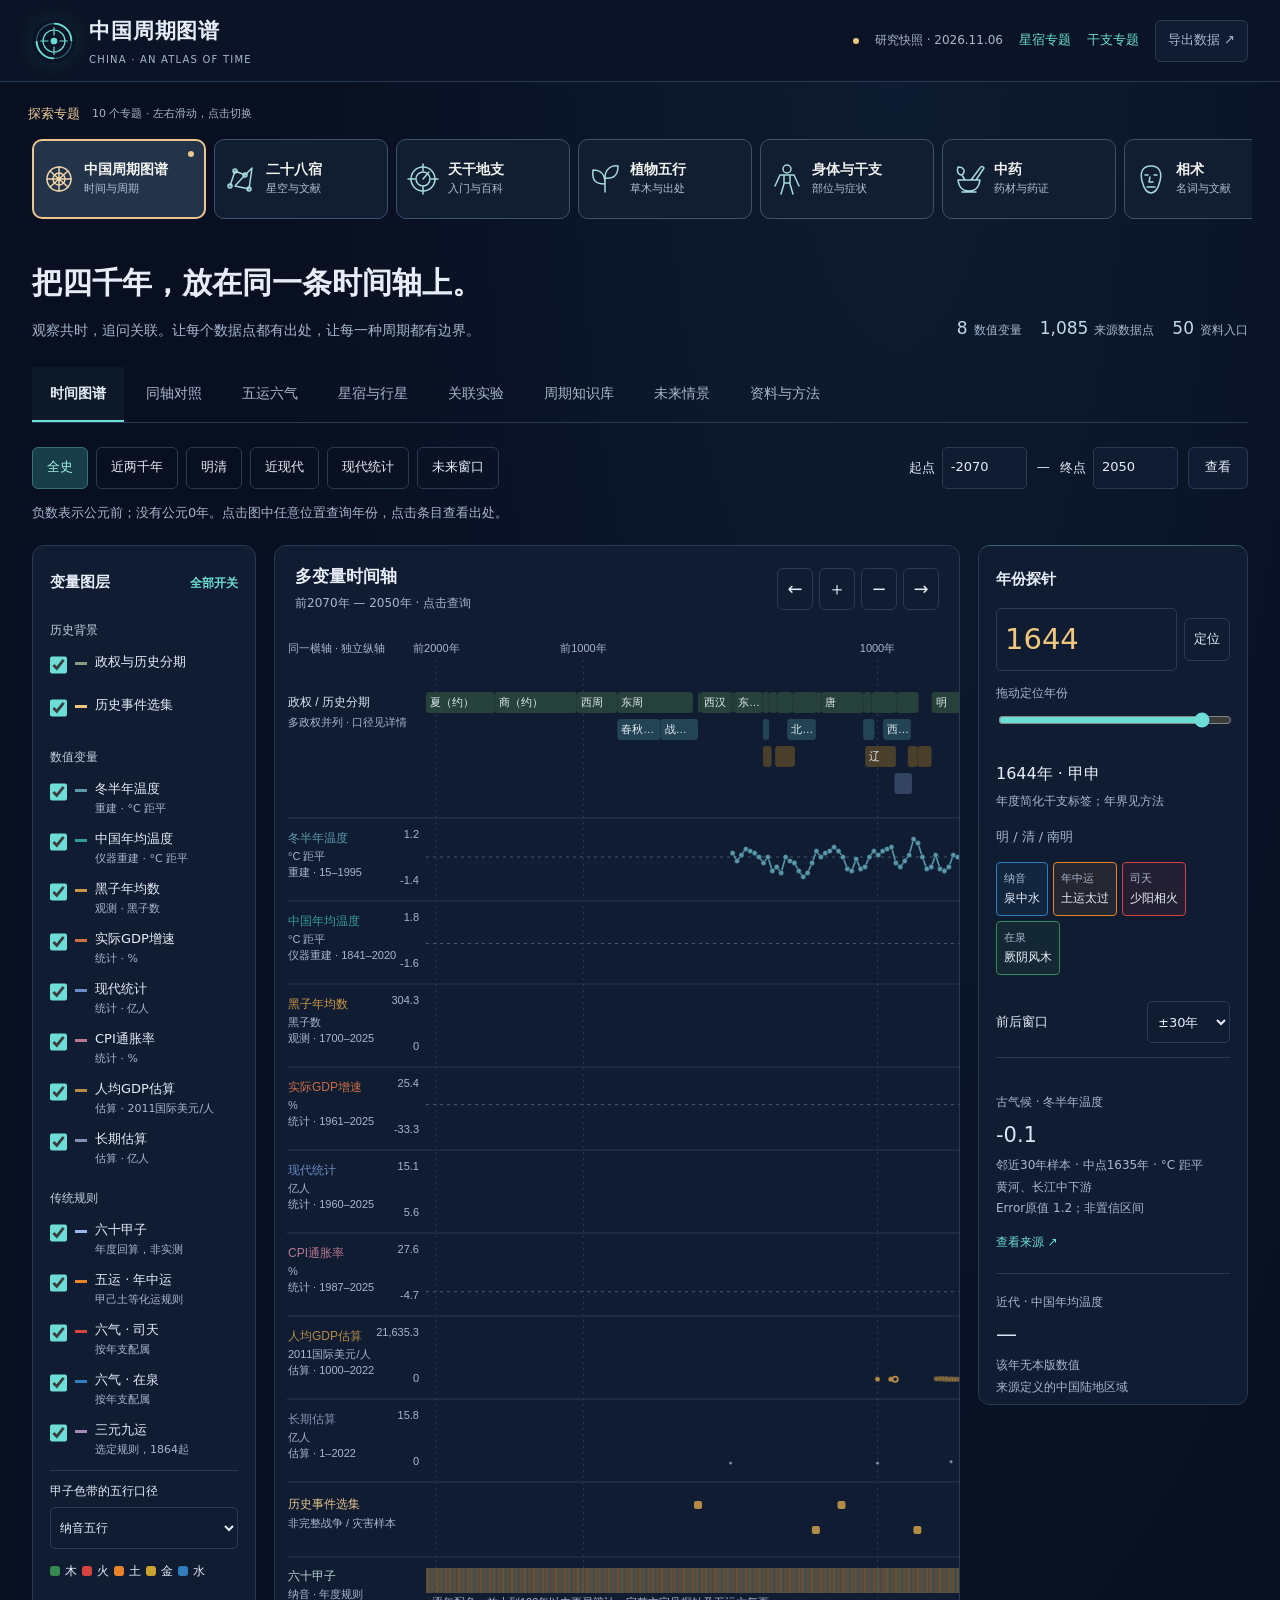
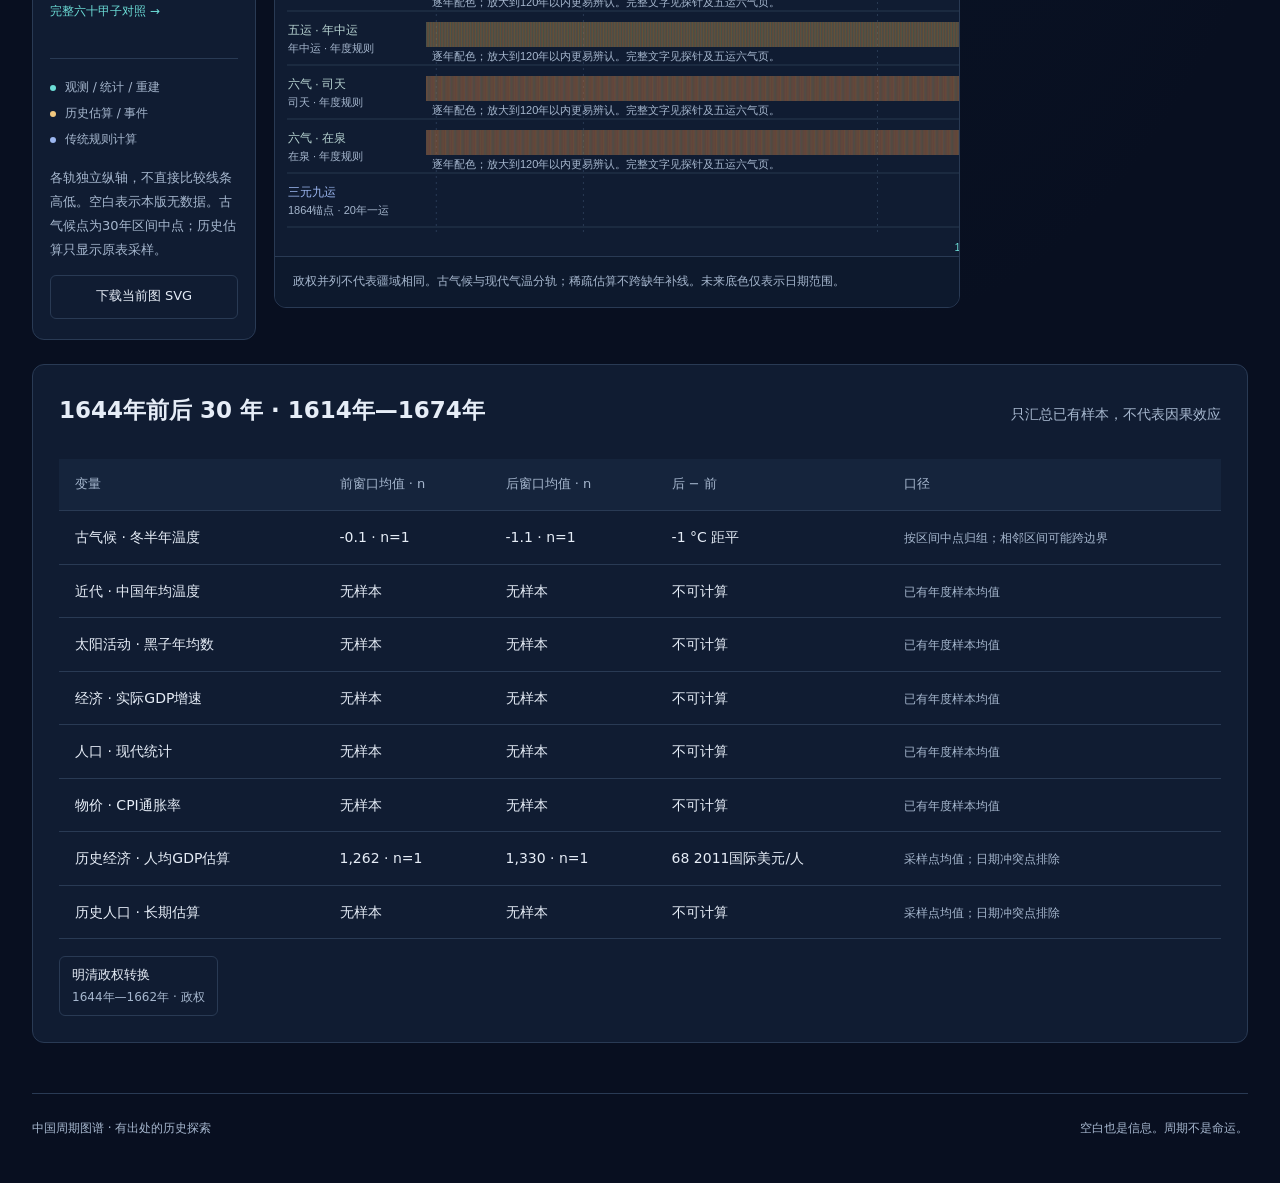
==== commit 2782ad75: "feat(fengshui): add separate residential and burial reading topics" ====
--- a/index.html
+++ b/index.html
@@ -368,7 +368,7 @@
 <body>
 <a class="skip-link" href="#workspace">跳到时间图谱</a>
 <header class="topbar"><a class="brand" href="#atlas"><span class="brandmark" aria-hidden="true"><svg viewBox="0 0 48 48" fill="none" stroke="currentColor" stroke-width="1.3"><circle cx="24" cy="24" r="19" opacity=".4"/><path d="M24 5a19 19 0 0 1 19 19M24 43A19 19 0 0 1 5 24" stroke-width="2"/><circle cx="24" cy="24" r="12"/><path d="M24 9v9m15 6h-9m-6 15v-9M9 24h9"/><circle cx="24" cy="24" r="3" fill="currentColor"/></svg></span><span>中国周期图谱<small>CHINA · AN ATLAS OF TIME</small></span></a><div class="edition"><i></i> 研究快照 · 2026.11.06 <a class="topic-link" href="mansions/" aria-label="二十八宿专题">星宿专题</a><a class="topic-link" href="ganzhi/" aria-label="天干地支专题">干支专题</a><button id="exportAll" class="quiet">导出数据 ↗</button></div></header>
-<!-- topic-switcher:start --><nav class="topic-switcher" aria-label="专题切换" data-topic-site="atlas"><p>探索专题<span>8 个专题 · <span class="topic-scroll-hint">左右滑动，</span>点击切换</span></p><div><a href="./" data-topic="atlas"><svg viewBox="0 0 32 32" aria-hidden="true"><circle cx="16" cy="16" r="12"/><path d="M4 16h24M16 4v24M7 8l18 16M7 24 25 8"/><circle cx="16" cy="16" r="6"/></svg><span><strong>中国周期图谱</strong><small>时间与周期</small></span></a><a href="mansions/" data-topic="mansions"><svg viewBox="0 0 32 32" aria-hidden="true"><path d="m5 23 5-15 10 4 7-7-3 21-14-3 10-11"/><circle cx="10" cy="8" r="2"/><circle cx="20" cy="12" r="2"/><circle cx="24" cy="26" r="2"/><circle cx="5" cy="23" r="2"/></svg><span><strong>二十八宿</strong><small>星空与文献</small></span></a><a href="ganzhi/" data-topic="ganzhi"><svg viewBox="0 0 32 32" aria-hidden="true"><circle cx="16" cy="16" r="12"/><circle cx="16" cy="16" r="7"/><path d="M16 1v7m0 16v7M1 16h7m16 0h7M16 16l6-7"/></svg><span><strong>天干地支</strong><small>入门与百科</small></span></a><a href="ganzhi/#plants" data-topic="plants"><svg viewBox="0 0 32 32" aria-hidden="true"><path d="M16 29V13M16 21C5 21 3 16 4 7c9 0 12 5 12 14Zm0-6C16 6 22 2 29 3c0 9-4 13-13 12Z"/></svg><span><strong>植物五行</strong><small>草木与出处</small></span></a><a href="ganzhi/#body" data-topic="body"><svg viewBox="0 0 32 32" aria-hidden="true"><circle cx="16" cy="6" r="4"/><path d="M9 12h14l5 11M9 12 4 23m9-10v8l-3 10m9-18v8l3 10M13 20h6"/></svg><span><strong>身体与干支</strong><small>部位与症状</small></span></a><a href="ganzhi/#herbs" data-topic="herbs"><svg viewBox="0 0 32 32" aria-hidden="true"><path d="M5 17h22c-1 8-5 11-11 11S6 25 5 17Zm4 12h14M18 17 27 5q2-3 4 0L23 17M9 12C4 12 4 7 5 4c6 0 8 4 4 8Zm0 0 3 5"/></svg><span><strong>中药</strong><small>药材与药证</small></span></a><a href="ganzhi/#physiognomy" data-topic="physiognomy"><svg viewBox="0 0 32 32" aria-hidden="true"><path d="M16 3C7 3 5 10 7 18s5 12 9 12 7-4 9-12S25 3 16 3ZM10 12h3m6 0h3m-7 2-1 5h4m-6 5h8"/></svg><span><strong>相术</strong><small>名词与文献</small></span></a><a href="ganzhi/#acupuncture" data-topic="acupuncture"><svg viewBox="0 0 32 32" aria-hidden="true"><path d="M10 4 22 28M8 5l5-2M19 28l5-2M7 24 25 6M5 22l4 4M23 4l4 4"/><circle cx="16" cy="16" r="6"/></svg><span><strong>针灸</strong><small>经络与穴位</small></span></a></div></nav><!-- topic-switcher:end -->
+<!-- topic-switcher:start --><nav class="topic-switcher" aria-label="专题切换" data-topic-site="atlas"><p>探索专题<span>10 个专题 · <span class="topic-scroll-hint">左右滑动，</span>点击切换</span></p><div><a href="./" data-topic="atlas"><svg viewBox="0 0 32 32" aria-hidden="true"><circle cx="16" cy="16" r="12"/><path d="M4 16h24M16 4v24M7 8l18 16M7 24 25 8"/><circle cx="16" cy="16" r="6"/></svg><span><strong>中国周期图谱</strong><small>时间与周期</small></span></a><a href="mansions/" data-topic="mansions"><svg viewBox="0 0 32 32" aria-hidden="true"><path d="m5 23 5-15 10 4 7-7-3 21-14-3 10-11"/><circle cx="10" cy="8" r="2"/><circle cx="20" cy="12" r="2"/><circle cx="24" cy="26" r="2"/><circle cx="5" cy="23" r="2"/></svg><span><strong>二十八宿</strong><small>星空与文献</small></span></a><a href="ganzhi/" data-topic="ganzhi"><svg viewBox="0 0 32 32" aria-hidden="true"><circle cx="16" cy="16" r="12"/><circle cx="16" cy="16" r="7"/><path d="M16 1v7m0 16v7M1 16h7m16 0h7M16 16l6-7"/></svg><span><strong>天干地支</strong><small>入门与百科</small></span></a><a href="ganzhi/#plants" data-topic="plants"><svg viewBox="0 0 32 32" aria-hidden="true"><path d="M16 29V13M16 21C5 21 3 16 4 7c9 0 12 5 12 14Zm0-6C16 6 22 2 29 3c0 9-4 13-13 12Z"/></svg><span><strong>植物五行</strong><small>草木与出处</small></span></a><a href="ganzhi/#body" data-topic="body"><svg viewBox="0 0 32 32" aria-hidden="true"><circle cx="16" cy="6" r="4"/><path d="M9 12h14l5 11M9 12 4 23m9-10v8l-3 10m9-18v8l3 10M13 20h6"/></svg><span><strong>身体与干支</strong><small>部位与症状</small></span></a><a href="ganzhi/#herbs" data-topic="herbs"><svg viewBox="0 0 32 32" aria-hidden="true"><path d="M5 17h22c-1 8-5 11-11 11S6 25 5 17Zm4 12h14M18 17 27 5q2-3 4 0L23 17M9 12C4 12 4 7 5 4c6 0 8 4 4 8Zm0 0 3 5"/></svg><span><strong>中药</strong><small>药材与药证</small></span></a><a href="ganzhi/#physiognomy" data-topic="physiognomy"><svg viewBox="0 0 32 32" aria-hidden="true"><path d="M16 3C7 3 5 10 7 18s5 12 9 12 7-4 9-12S25 3 16 3ZM10 12h3m6 0h3m-7 2-1 5h4m-6 5h8"/></svg><span><strong>相术</strong><small>名词与文献</small></span></a><a href="ganzhi/#acupuncture" data-topic="acupuncture"><svg viewBox="0 0 32 32" aria-hidden="true"><path d="M10 4 22 28M8 5l5-2M19 28l5-2M7 24 25 6M5 22l4 4M23 4l4 4"/><circle cx="16" cy="16" r="6"/></svg><span><strong>针灸</strong><small>经络与穴位</small></span></a><a href="ganzhi/#fengshui" data-topic="fengshui"><svg viewBox="0 0 32 32" aria-hidden="true"><path d="m3 15 13-11 13 11M7 13v15h18V13M13 28V18h6v10"/></svg><span><strong>风水（阳宅）</strong><small>方位与居住</small></span></a><a href="ganzhi/#yinfengshui" data-topic="yinfengshui"><svg viewBox="0 0 32 32" aria-hidden="true"><path d="m2 23 8-15 7 11 5-15 9 19M2 28q8-6 15 0t14 0"/></svg><span><strong>阴宅风水</strong><small>山水与文献</small></span></a></div></nav><!-- topic-switcher:end -->
 <main id="workspace" tabindex="-1">
 <section class="hero"><div><h1>把四千年，放在同一条时间轴上。</h1><p class="hero-sub">观察共时，追问关联。让每个数据点都有出处，让每一种周期都有边界。</p></div><div class="hero-facts" aria-label="数据覆盖"><div><strong id="countSeries">—</strong><span>数值变量</span></div><div><strong id="countPoints">—</strong><span>来源数据点</span></div><div><strong id="countSources">—</strong><span>资料入口</span></div></div></section>
 <nav class="tabs" aria-label="主导航"><button data-tab="atlas" class="active"><span>时间图谱</span></button><button data-tab="overlay"><span>同轴对照</span></button><button data-tab="wuxing"><span>五运六气</span></button><button data-tab="astronomy"><span>星宿与行星</span></button><button data-tab="lab"><span>关联实验</span></button><button data-tab="knowledge"><span>周期知识库</span></button><button data-tab="future"><span>未来情景</span></button><button data-tab="sources"><span>资料与方法</span></button></nav>
--- a/shared/topics.css
+++ b/shared/topics.css
@@ -1,5 +1,5 @@
 /* Shared navigation uses its own tokens to remain legible in each site's theme. */
-.topic-switcher{box-sizing:border-box;width:min(1320px,calc(100% - 96px));margin:22px auto 0;padding:0;color:#eef1ed;font-family:system-ui,"Microsoft YaHei",sans-serif}.topic-switcher *{box-sizing:border-box}.topic-switcher>p{display:flex;gap:12px;align-items:center;margin:0 0 10px;font-size:13px;color:#eacb98;line-height:1.5}.topic-switcher>p>span{color:#a5b6c9;font-size:11px}.topic-switcher>div{display:grid;grid-template-columns:repeat(8,minmax(0,1fr));gap:10px}.topic-switcher a{display:flex;align-items:center;gap:9px;min-height:80px;padding:14px 10px;border:1px solid #40516b;border-radius:10px;background:#111d31;color:#f1f3ee;text-decoration:none;position:relative;transition:border-color .18s,background .18s}.topic-switcher a:hover{border-color:#89d7d1;background:#1b2c42;color:#fff}.topic-switcher a[aria-current=page]{border:2px solid #e9c78f;background:#23334a;padding:13px 9px}.topic-switcher a[aria-current=page]:after{content:'';position:absolute;right:10px;top:10px;width:6px;height:6px;border-radius:50%;background:#e9c78f}.topic-switcher svg{display:block;flex:0 0 32px;width:32px;height:32px;fill:none;stroke:#a7dbdb;stroke-width:1.5;stroke-linecap:round;stroke-linejoin:round}.topic-switcher a[aria-current=page] svg{stroke:#f0d5aa}.topic-switcher strong{display:block;font-size:14px;font-weight:600;line-height:1.6;white-space:nowrap}.topic-switcher small{display:block;font-size:11px;line-height:1.7;color:#b4c3d4;white-space:nowrap}.topic-switcher a:focus-visible{outline:3px solid #89e9df;outline-offset:4px}
+.topic-switcher{box-sizing:border-box;width:min(1320px,calc(100% - 96px));margin:22px auto 0;padding:0;color:#eef1ed;font-family:system-ui,"Microsoft YaHei",sans-serif}.topic-switcher *{box-sizing:border-box}.topic-switcher>p{display:flex;gap:12px;align-items:center;margin:0 0 10px;font-size:13px;color:#eacb98;line-height:1.5}.topic-switcher>p>span{color:#a5b6c9;font-size:11px}.topic-switcher>div{display:grid;grid-template-columns:repeat(5,minmax(0,1fr));gap:10px}.topic-switcher a{display:flex;align-items:center;gap:9px;min-height:80px;padding:14px 10px;border:1px solid #40516b;border-radius:10px;background:#111d31;color:#f1f3ee;text-decoration:none;position:relative;transition:border-color .18s,background .18s}.topic-switcher a:hover{border-color:#89d7d1;background:#1b2c42;color:#fff}.topic-switcher a[aria-current=page]{border:2px solid #e9c78f;background:#23334a;padding:13px 9px}.topic-switcher a[aria-current=page]:after{content:'';position:absolute;right:10px;top:10px;width:6px;height:6px;border-radius:50%;background:#e9c78f}.topic-switcher svg{display:block;flex:0 0 32px;width:32px;height:32px;fill:none;stroke:#a7dbdb;stroke-width:1.5;stroke-linecap:round;stroke-linejoin:round}.topic-switcher a[aria-current=page] svg{stroke:#f0d5aa}.topic-switcher strong{display:block;font-size:14px;font-weight:600;line-height:1.6;white-space:nowrap}.topic-switcher small{display:block;font-size:11px;line-height:1.7;color:#b4c3d4;white-space:nowrap}.topic-switcher a:focus-visible{outline:3px solid #89e9df;outline-offset:4px}
 
 .topic-scroll-hint{display:none}
 @media(max-width:1380px){.topic-switcher{width:calc(100% - 56px)}.topic-switcher>div{display:flex;overflow-x:auto;gap:8px;padding:5px 4px 12px;scroll-snap-type:x proximity;scrollbar-width:thin;scrollbar-color:#647c94 #111d31}.topic-switcher a{flex:0 0 174px;scroll-snap-align:center}.topic-scroll-hint{display:inline}}
